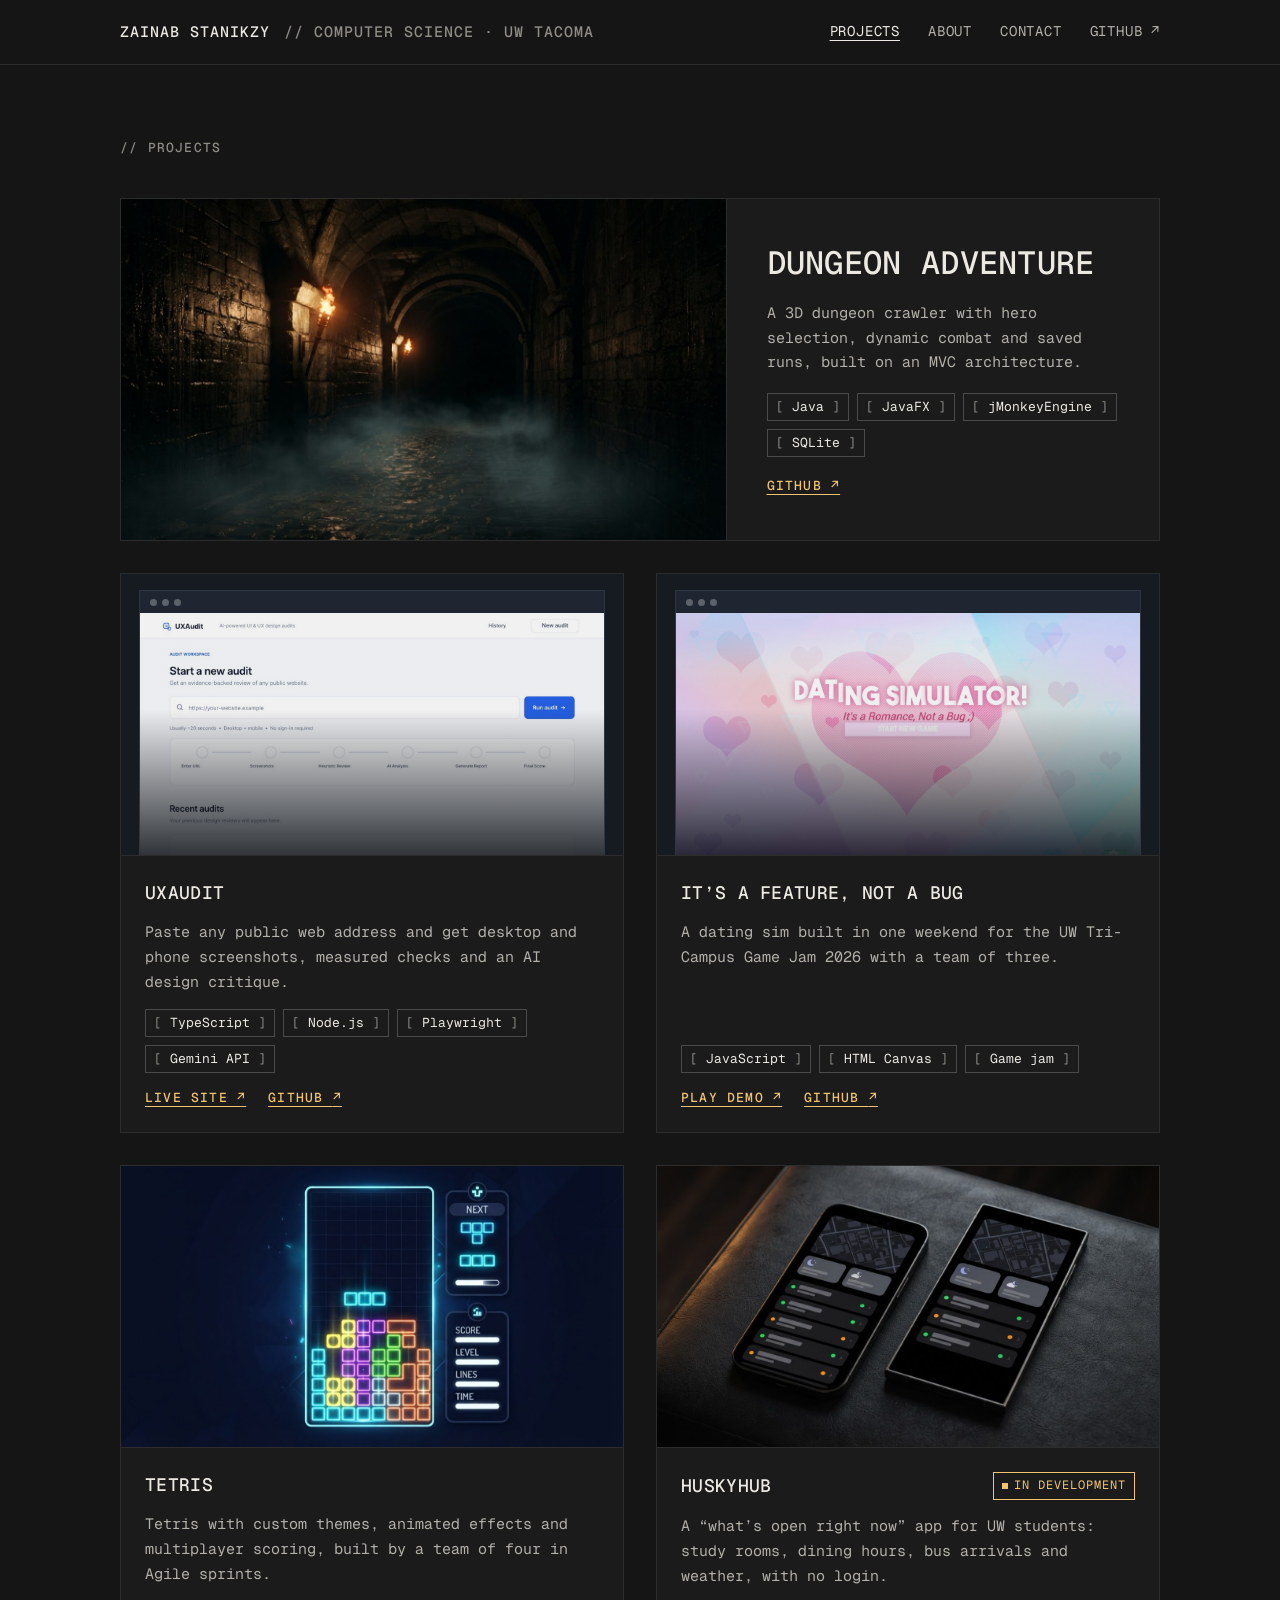
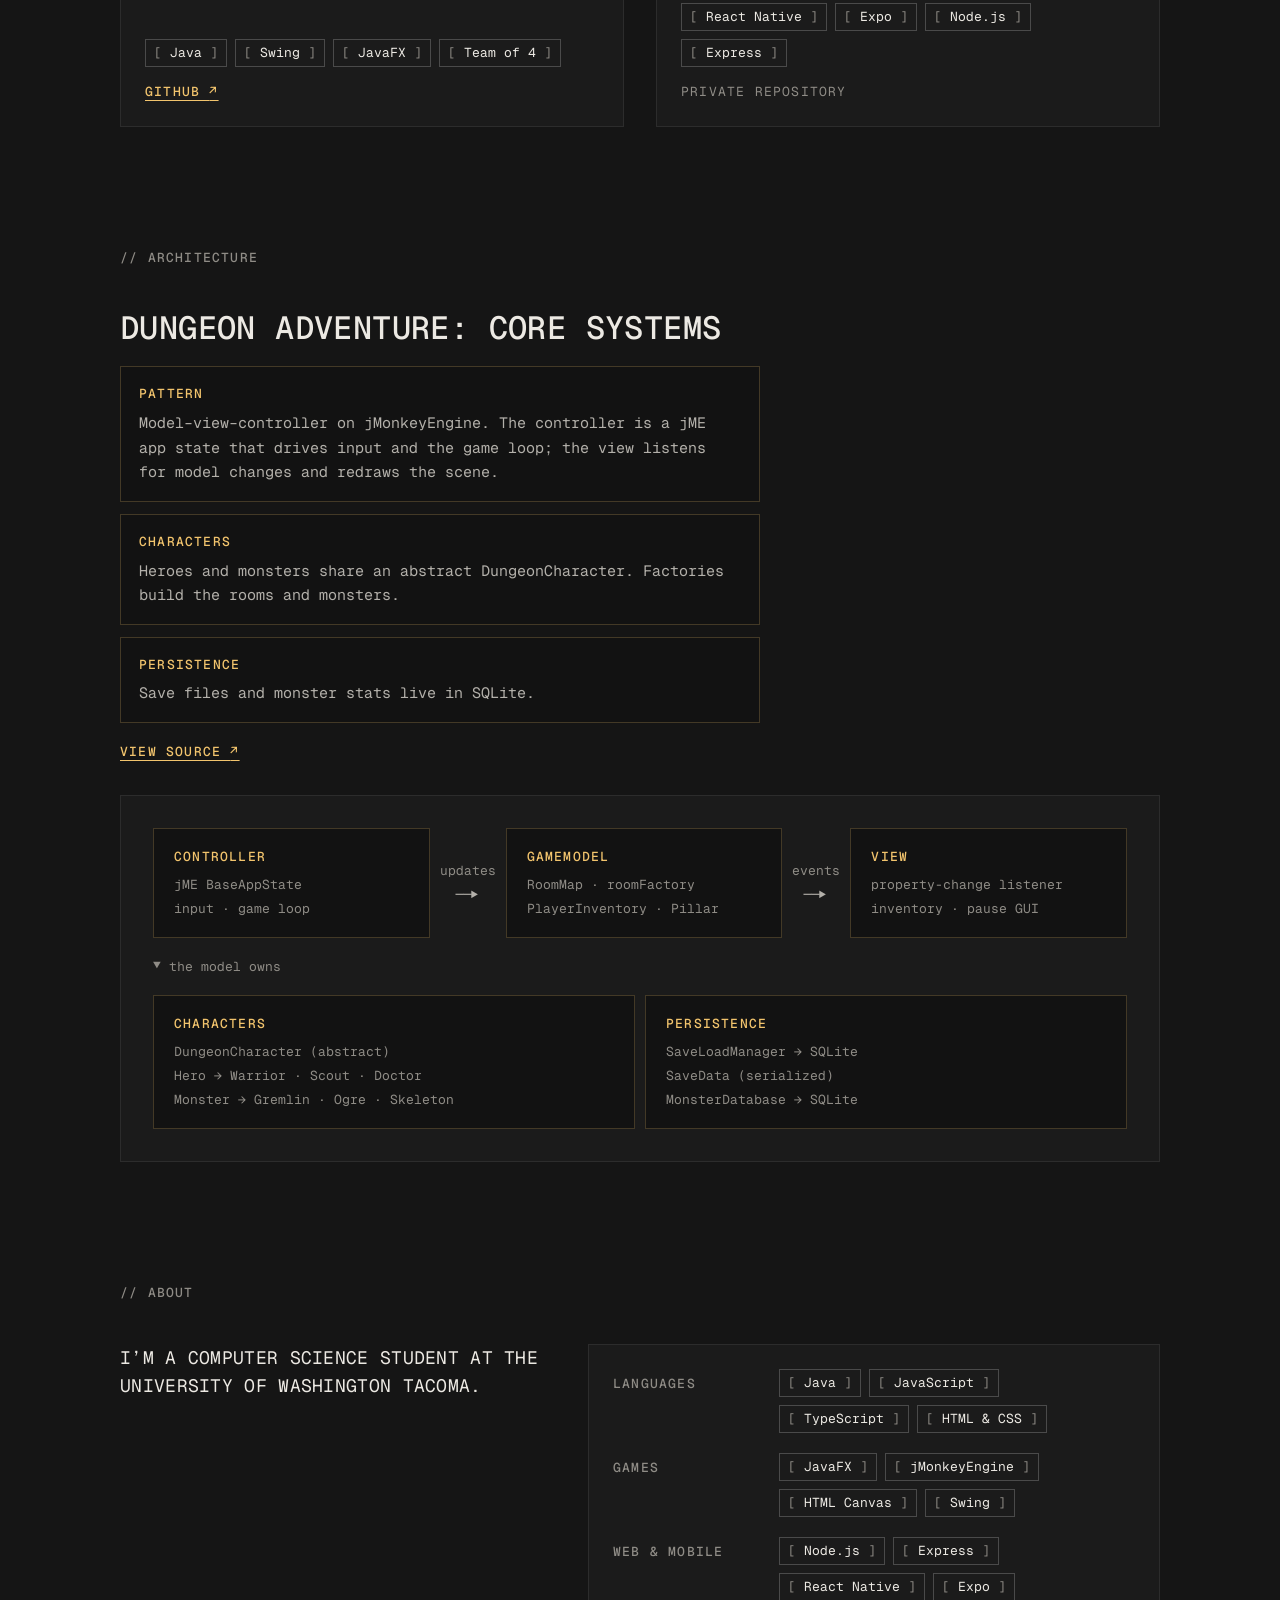
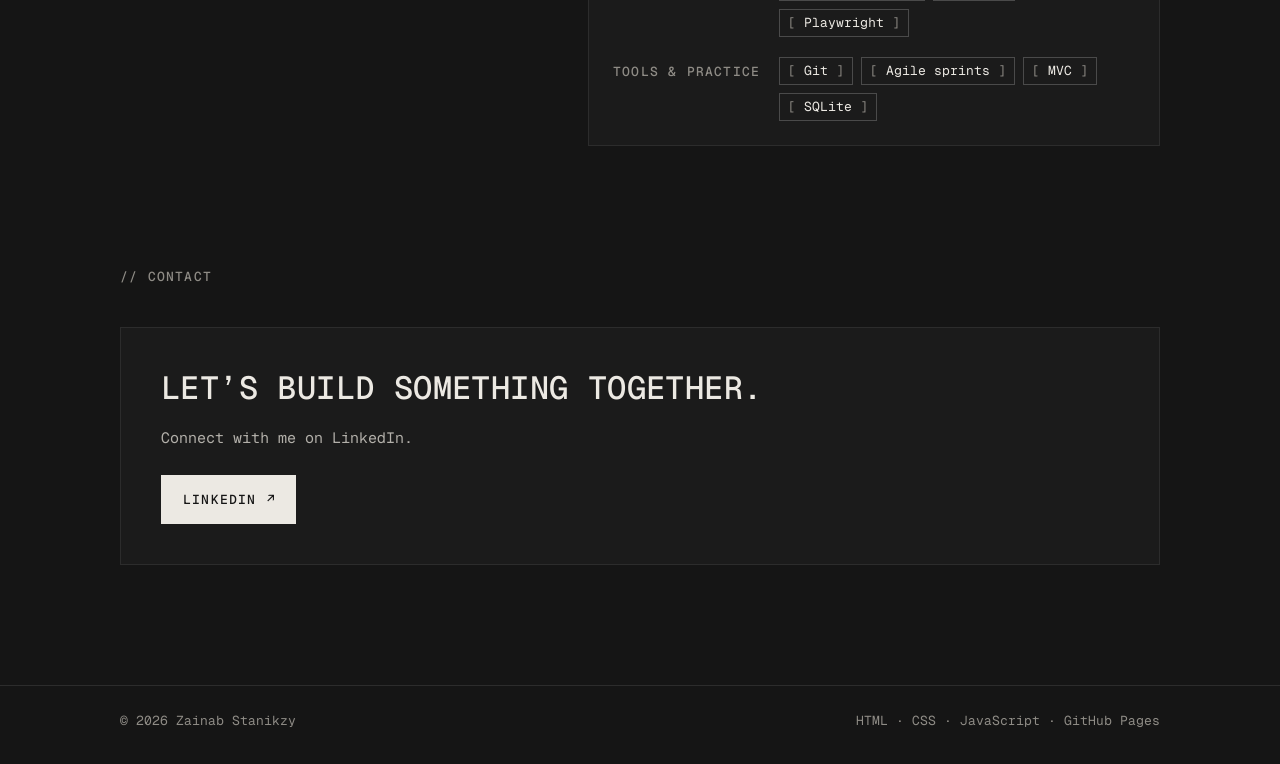
==== index.html @ c386eb4b "Contact: connect on LinkedIn" ====
<!doctype html>
<html lang="en">
<head>
  <meta charset="utf-8">
  <meta name="viewport" content="width=device-width, initial-scale=1">
  <title>Zainab Stanikzy</title>
  <meta name="description" content="Zainab Stanikzy, computer science at UW Tacoma. Games and full-stack apps.">
  <meta name="color-scheme" content="dark">
  <link rel="preconnect" href="https://fonts.googleapis.com">
  <link rel="preconnect" href="https://fonts.gstatic.com" crossorigin>
  <link href="https://fonts.googleapis.com/css2?family=Geist+Mono:wght@400;500&display=swap" rel="stylesheet">
  <link rel="stylesheet" href="styles.css">
</head>
<body>

  <header class="top">
    <div class="wrap top__inner">
      <a class="brand" href="#projects">
        <span class="brand__name">Zainab Stanikzy</span>
        <span class="brand__role">// Computer science · UW Tacoma</span>
      </a>
      <button class="menu" type="button" aria-expanded="false" aria-controls="nav" aria-label="Open menu">
        <span></span><span></span><span></span>
      </button>
      <nav class="nav" id="nav" aria-label="Sections">
        <a href="#projects">Projects</a>
        <a href="#about">About</a>
        <a href="#contact">Contact</a>
        <a href="https://github.com/zainasuw" target="_blank" rel="noopener">GitHub <span aria-hidden="true">↗</span></a>
      </nav>
    </div>
  </header>

  <main>

    <section id="projects" class="section section--first">
      <div class="wrap">
        <h2 class="label">// Projects</h2>

        <article class="card card--wide">
          <div class="card__media">
            <img src="images/dungeon-adventure.jpg" alt="A torch-lit stone dungeon corridor" width="1280" height="714">
          </div>
          <div class="card__body">
            <h3 class="card__title">Dungeon Adventure</h3>
            <p class="card__text">A 3D dungeon crawler with hero selection, dynamic combat and saved runs, built on an MVC architecture.</p>
            <ul class="tags"><li>Java</li><li>JavaFX</li><li>jMonkeyEngine</li><li>SQLite</li></ul>
            <p class="links">
              <a href="https://github.com/zainasuw/dungeon-adventure-game" target="_blank" rel="noopener">GitHub <span aria-hidden="true">↗</span></a>
            </p>
          </div>
        </article>

        <div class="grid">
          <article class="card">
            <div class="card__media card__media--browser">
              <div class="window"><div class="window__bar"><i></i><i></i><i></i></div>
                <img src="images/uxaudit.jpg" alt="The UXAudit start screen with a website address field" width="1280" height="800" loading="lazy">
              </div>
            </div>
            <div class="card__body">
              <h3 class="card__title">UXAudit</h3>
              <p class="card__text">Paste any public web address and get desktop and phone screenshots, measured checks and an AI design critique.</p>
              <ul class="tags"><li>TypeScript</li><li>Node.js</li><li>Playwright</li><li>Gemini API</li></ul>
              <p class="links">
                <a href="https://cvdvnu-uxaudit.hf.space" target="_blank" rel="noopener">Live site <span aria-hidden="true">↗</span></a>
                <a href="https://github.com/zainasuw/uxaudit" target="_blank" rel="noopener">GitHub <span aria-hidden="true">↗</span></a>
              </p>
            </div>
          </article>

          <article class="card">
            <div class="card__media card__media--browser">
              <div class="window"><div class="window__bar"><i></i><i></i><i></i></div>
                <img src="images/its-a-feature-not-a-bug.jpg" alt="Title screen of the game: Dating Simulator! It's a Romance, Not a Bug" width="1280" height="719" loading="lazy">
              </div>
            </div>
            <div class="card__body">
              <h3 class="card__title">It’s a Feature, Not a Bug</h3>
              <p class="card__text">A dating sim built in one weekend for the UW Tri-Campus Game Jam 2026 with a team of three.</p>
              <ul class="tags"><li>JavaScript</li><li>HTML Canvas</li><li>Game jam</li></ul>
              <p class="links">
                <a href="https://la-petite-baleine.github.io/TriCampusJam2026/" target="_blank" rel="noopener">Play demo <span aria-hidden="true">↗</span></a>
                <a href="https://github.com/zainasuw/TriCampusJam2026" target="_blank" rel="noopener">GitHub <span aria-hidden="true">↗</span></a>
              </p>
            </div>
          </article>

          <article class="card">
            <div class="card__media">
              <img src="images/tetris.jpg" alt="A neon Tetris board with falling blocks" width="1280" height="714" loading="lazy">
            </div>
            <div class="card__body">
              <h3 class="card__title">Tetris</h3>
              <p class="card__text">Tetris with custom themes, animated effects and multiplayer scoring, built by a team of four in Agile sprints.</p>
              <ul class="tags"><li>Java</li><li>Swing</li><li>JavaFX</li><li>Team of 4</li></ul>
              <p class="links">
                <a href="https://github.com/zainasuw/group3-tetris" target="_blank" rel="noopener">GitHub <span aria-hidden="true">↗</span></a>
              </p>
            </div>
          </article>

          <article class="card">
            <div class="card__media">
              <img src="images/huskyhub.jpg" alt="Two phones showing a dark campus status app" width="1280" height="714" loading="lazy">
            </div>
            <div class="card__body">
              <div class="card__head">
                <h3 class="card__title">HuskyHub</h3>
                <span class="badge">In development</span>
              </div>
              <p class="card__text">A “what’s open right now” app for UW students: study rooms, dining hours, bus arrivals and weather, with no login.</p>
              <ul class="tags"><li>React Native</li><li>Expo</li><li>Node.js</li><li>Express</li></ul>
              <p class="links"><span class="links__note">Private repository</span></p>
            </div>
          </article>
        </div>
      </div>
    </section>

    <section id="architecture" class="section">
      <div class="wrap">
        <h2 class="label">// Architecture</h2>
        <div class="split">
          <div class="split__notes">
            <h3 class="title">Dungeon Adventure: core systems</h3>
            <dl class="facts">
              <div><dt>Pattern</dt><dd>Model–view–controller on jMonkeyEngine. The controller is a jME app state that drives input and the game loop; the view listens for model changes and redraws the scene.</dd></div>
              <div><dt>Characters</dt><dd>Heroes and monsters share an abstract DungeonCharacter. Factories build the rooms and monsters.</dd></div>
              <div><dt>Persistence</dt><dd>Save files and monster stats live in SQLite.</dd></div>
            </dl>
            <p class="links"><a href="https://github.com/zainasuw/dungeon-adventure-game" target="_blank" rel="noopener">View source <span aria-hidden="true">↗</span></a></p>
          </div>
          <figure class="diagram" aria-label="Architecture diagram of Dungeon Adventure">
            <div class="diagram__row diagram__row--mvc">
              <div class="box"><span class="box__name">Controller</span><span>jME BaseAppState</span><span>input · game loop</span></div>
              <div class="arrow"><span>updates</span><b class="arrow--h">──▶</b><b class="arrow--v">▼</b></div>
              <div class="box"><span class="box__name">GameModel</span><span>RoomMap · roomFactory</span><span>PlayerInventory · Pillar</span></div>
              <div class="arrow"><span>events</span><b class="arrow--h">──▶</b><b class="arrow--v">▼</b></div>
              <div class="box"><span class="box__name">View</span><span>property-change listener</span><span>inventory · pause GUI</span></div>
            </div>
            <p class="diagram__note">▼ the model owns</p>
            <div class="diagram__row diagram__row--model">
              <div class="box"><span class="box__name">Characters</span><span>DungeonCharacter (abstract)</span><span>Hero → Warrior · Scout · Doctor</span><span>Monster → Gremlin · Ogre · Skeleton</span></div>
              <div class="box"><span class="box__name">Persistence</span><span>SaveLoadManager → SQLite</span><span>SaveData (serialized)</span><span>MonsterDatabase → SQLite</span></div>
            </div>
          </figure>
        </div>
      </div>
    </section>

    <section id="about" class="section">
      <div class="wrap">
        <h2 class="label">// About</h2>
        <div class="split">
          <p class="lead">I’m a computer science student at the University of Washington Tacoma.</p>
          <div class="skills">
            <div class="skills__group"><h3>Languages</h3><ul class="tags"><li>Java</li><li>JavaScript</li><li>TypeScript</li><li>HTML &amp; CSS</li></ul></div>
            <div class="skills__group"><h3>Games</h3><ul class="tags"><li>JavaFX</li><li>jMonkeyEngine</li><li>HTML Canvas</li><li>Swing</li></ul></div>
            <div class="skills__group"><h3>Web &amp; mobile</h3><ul class="tags"><li>Node.js</li><li>Express</li><li>React Native</li><li>Expo</li><li>Playwright</li></ul></div>
            <div class="skills__group"><h3>Tools &amp; practice</h3><ul class="tags"><li>Git</li><li>Agile sprints</li><li>MVC</li><li>SQLite</li></ul></div>
          </div>
        </div>
      </div>
    </section>

    <section id="contact" class="section">
      <div class="wrap">
        <h2 class="label">// Contact</h2>
        <div class="contact">
          <h3 class="title">Let’s build something together.</h3>
          <p>Connect with me on LinkedIn.</p>
          <p class="actions">
            <a class="button button--primary" href="https://www.linkedin.com/in/zainabstanikzy/" target="_blank" rel="noopener">LinkedIn <span aria-hidden="true">↗</span></a>
          </p>
        </div>
      </div>
    </section>

  </main>

  <footer class="foot">
    <div class="wrap foot__inner">
      <p>© 2026 Zainab Stanikzy</p>
      <p>HTML · CSS · JavaScript · GitHub Pages</p>
    </div>
  </footer>

  <script src="main.js"></script>
</body>
</html>
---- styles.css ----
/* Dark, monospace, square-cornered. One accent (gold) for links, badges and hover. */

:root {
  --bg: #151515;
  --panel: #1b1b1b;
  --panel-2: #222222;
  --border: #2c2c2c;
  --border-strong: #4a4a4a;
  --text: #ece9e3;
  --body: #b3b0aa;
  --muted: #8f8c86;
  --gold: #f2c46d;
  --gold-faint: rgba(242, 196, 109, 0.45);
  --mono: "Geist Mono", ui-monospace, "SF Mono", Menlo, Consolas, monospace;
  --gutter: 120px;
  --gap: 32px;
  color-scheme: dark;
}

* { box-sizing: border-box; }

html { scroll-behavior: smooth; scroll-padding-top: 88px; }

body {
  margin: 0;
  background: var(--bg);
  color: var(--body);
  font-family: var(--mono);
  font-size: 15px;
  line-height: 1.65;
  -webkit-font-smoothing: antialiased;
}

h1, h2, h3, p, ul, figure { margin: 0; }
ul { padding: 0; list-style: none; }
a { color: inherit; }
img { display: block; max-width: 100%; height: auto; }

:focus-visible { outline: 2px solid var(--text); outline-offset: 2px; }

.wrap { width: min(1200px, 100% - 2 * var(--gutter)); margin-inline: auto; }

/* ---------- Header ---------- */
.top {
  position: sticky;
  top: 0;
  z-index: 10;
  background: var(--bg);
  border-bottom: 1px solid var(--border);
}
.top__inner { display: flex; align-items: center; justify-content: space-between; gap: 24px; min-height: 64px; }
.brand { display: flex; gap: 14px; text-decoration: none; font-size: 15px; font-weight: 500; letter-spacing: 1px; text-transform: uppercase; white-space: nowrap; }
.brand__name { color: var(--text); }
.brand__role { color: var(--muted); }
.nav { display: flex; gap: 28px; }
.nav a {
  color: var(--body);
  text-decoration: none;
  font-size: 14px;
  letter-spacing: 0.8px;
  text-transform: uppercase;
  text-underline-offset: 4px;
  transition: color 150ms ease-out;
}
.nav a:hover, .nav a[aria-current="true"] { color: var(--text); text-decoration: underline; }
.menu { display: none; }

/* ---------- Sections ---------- */
.section { padding: 120px 0 0; }
.section--first { padding-top: 72px; }
.label {
  margin-bottom: 40px;
  font-size: 13px;
  font-weight: 500;
  letter-spacing: 1.2px;
  text-transform: uppercase;
  color: var(--muted);
}
.title {
  font-size: 32px;
  font-weight: 500;
  line-height: 40px;
  letter-spacing: 0.4px;
  text-transform: uppercase;
  color: var(--text);
}

/* ---------- Cards ---------- */
.grid { display: grid; grid-template-columns: repeat(2, minmax(0, 1fr)); gap: var(--gap); margin-top: var(--gap); }

.card {
  display: flex;
  flex-direction: column;
  background: var(--panel);
  border: 1px solid var(--border);
  transition: background-color 150ms ease-out, border-color 150ms ease-out;
}
.card:hover, .card:focus-within { background: var(--panel-2); border-color: var(--gold-faint); }

.card__media { position: relative; aspect-ratio: 16 / 9; overflow: hidden; background: #0d1117; border-bottom: 1px solid var(--border); }
.card__media img { width: 100%; height: 100%; object-fit: cover; transition: transform 200ms ease-out; }
.card:hover .card__media img { transform: scale(1.02); }

/* Website screenshots sit in a dark browser window so bright pages match the game art. */
.card__media--browser { background: #161b22; padding: 16px 18px 0; }
.window { position: relative; height: 100%; overflow: hidden; background: #0d1117; border: 1px solid #2f3745; border-bottom: 0; }
.window__bar { display: flex; gap: 5px; align-items: center; height: 22px; padding: 0 10px; background: #1f2632; }
.window__bar i { width: 7px; height: 7px; border-radius: 50%; background: rgba(255, 255, 255, 0.28); }
.window img { height: calc(100% - 22px); object-position: top; }
.window::after {
  content: "";
  position: absolute;
  inset: 22px 0 0;
  background: linear-gradient(to bottom, rgba(13, 17, 23, 0.06) 40%, rgba(13, 17, 23, 0.85));
  pointer-events: none;
}

.card__body { display: flex; flex-direction: column; gap: 14px; flex: 1; padding: 24px; }
.card__head { display: flex; align-items: center; justify-content: space-between; gap: 12px; }
.card__title { font-size: 18px; font-weight: 500; line-height: 26px; letter-spacing: 0.3px; text-transform: uppercase; color: var(--text); }
.card__text { color: var(--body); }
.grid .card .tags { margin-top: auto; }

.card--wide { display: grid; grid-template-columns: minmax(0, 7fr) minmax(0, 5fr); }
.card--wide .card__media { aspect-ratio: auto; min-height: 100%; border-bottom: 0; border-right: 1px solid var(--border); }
.card--wide .card__media img { position: absolute; inset: 0; }
.card--wide .card__body { padding: 40px; justify-content: center; gap: 18px; }
.card--wide .card__title { font-size: 32px; line-height: 40px; }
.card--wide .card__media { aspect-ratio: 16 / 9; }

.tags { display: flex; flex-wrap: wrap; gap: 8px; }
.tags li {
  padding: 3px 8px;
  border: 1px solid var(--border-strong);
  color: var(--text);
  font-size: 13px;
  line-height: 20px;
}
.tags li::before { content: "[ "; color: var(--muted); }
.tags li::after { content: " ]"; color: var(--muted); }

.links { display: flex; flex-wrap: wrap; gap: 22px; }
.links a {
  color: var(--gold);
  font-size: 13px;
  font-weight: 500;
  letter-spacing: 1.2px;
  text-transform: uppercase;
  text-underline-offset: 4px;
  transition: color 150ms ease-out;
}
.links a:hover { color: var(--text); }
.links__note { color: var(--muted); font-size: 13px; letter-spacing: 1.2px; text-transform: uppercase; }

.badge {
  display: inline-flex;
  align-items: center;
  gap: 6px;
  padding: 3px 8px;
  border: 1px solid var(--gold);
  color: var(--gold);
  font-size: 12px;
  letter-spacing: 1px;
  text-transform: uppercase;
  white-space: nowrap;
}
.badge::before { content: ""; width: 6px; height: 6px; background: var(--gold); }

/* ---------- Architecture ---------- */
.split { display: grid; grid-template-columns: minmax(0, 420px) minmax(0, 1fr); gap: 48px; align-items: start; }
.split__notes { display: grid; gap: 18px; }

.diagram { display: grid; gap: 18px; padding: 32px; background: var(--panel); border: 1px solid var(--border); }
.diagram__row { display: grid; gap: 10px; }
.diagram__row--mvc { grid-template-columns: minmax(0, 1fr) auto minmax(0, 1fr) auto minmax(0, 1fr); align-items: stretch; }
.diagram__row--mvc .arrow { align-self: center; }
.box span { overflow-wrap: break-word; }
.diagram__row--model { grid-template-columns: repeat(2, minmax(0, 1fr)); }
.diagram__note { color: var(--muted); font-size: 13px; }
.box { display: grid; gap: 4px; padding: 18px 20px; background: #121212; border: 1px solid rgba(242, 196, 109, 0.22); font-size: 13px; line-height: 20px; color: var(--muted); }
.box__name { margin-bottom: 4px; color: var(--gold); font-weight: 500; letter-spacing: 1.2px; text-transform: uppercase; }

.facts { display: grid; gap: 12px; margin: 0; }
.facts div { padding: 16px 18px; background: #121212; border: 1px solid rgba(242, 196, 109, 0.22); }
.facts dt { color: var(--gold); font-size: 13px; font-weight: 500; letter-spacing: 1.2px; text-transform: uppercase; }
.facts dd { margin: 6px 0 0; color: var(--body); }
.arrow { display: grid; justify-items: center; gap: 2px; color: var(--muted); font-size: 13px; }
.arrow b { font-weight: 400; color: var(--body); }
.arrow--v { display: none; }

/* ---------- About ---------- */
.lead { font-size: 18px; line-height: 28px; letter-spacing: 0.3px; text-transform: uppercase; color: var(--text); }
.skills { display: grid; gap: 20px; padding: 24px; background: var(--panel); border: 1px solid var(--border); }
.skills__group { display: grid; grid-template-columns: 150px minmax(0, 1fr); gap: 16px; align-items: start; }
.skills__group h3 { padding-top: 4px; font-size: 13px; font-weight: 500; letter-spacing: 1.2px; text-transform: uppercase; color: var(--muted); }

/* ---------- Contact ---------- */
.contact { display: grid; gap: 18px; justify-items: start; padding: 40px; background: var(--panel); border: 1px solid var(--border); }
.contact p { max-width: 640px; }
.actions { display: flex; flex-wrap: wrap; gap: 12px; padding-top: 6px; }
.button {
  display: inline-flex;
  align-items: center;
  gap: 10px;
  padding: 14px 20px 14px 22px;
  font-size: 13px;
  font-weight: 500;
  letter-spacing: 1.2px;
  text-transform: uppercase;
  text-decoration: none;
  transition: background-color 150ms ease-out, border-color 150ms ease-out;
}
.button--primary { background: var(--text); color: var(--bg); }
.button--primary:hover { background: var(--body); }
.button--ghost { border: 1px solid var(--border-strong); color: var(--text); }
.button--ghost:hover { border-color: var(--text); background: var(--panel-2); }

/* ---------- Footer ---------- */
.foot { margin-top: 120px; border-top: 1px solid var(--border); }
.foot__inner { display: flex; justify-content: space-between; gap: 16px; padding: 24px 0 32px; font-size: 13px; color: var(--muted); }

/* ---------- Narrower screens ---------- */
@media (max-width: 1180px) {
  .brand__role { display: none; }
}

/* The diagram needs the full width below this size; notes go above it. */
@media (max-width: 1360px) {
  #architecture .split { grid-template-columns: 1fr; gap: 32px; }
  #architecture .split__notes { max-width: 640px; }
}

@media (max-width: 1100px) {
  :root { --gutter: 48px; }
  .card--wide { grid-template-columns: 1fr; }
  .card--wide .card__media { border-right: 0; border-bottom: 1px solid var(--border); }
  .split { grid-template-columns: 1fr; }
}

@media (max-width: 1000px) {
  .brand__role { display: none; }
  .menu {
    display: grid;
    place-content: center;
    gap: 4px;
    width: 44px;
    height: 44px;
    padding: 0;
    background: none;
    border: 1px solid var(--border-strong);
    cursor: pointer;
  }
  .menu span { display: block; width: 18px; height: 2px; background: var(--text); }
  .nav {
    position: absolute;
    top: 100%;
    left: 0;
    right: 0;
    display: none;
    flex-direction: column;
    gap: 0;
    padding: 8px 20px 16px;
    background: var(--panel);
    border-bottom: 1px solid var(--border);
  }
  .nav.is-open { display: flex; }
  .nav a { padding: 16px var(--gutter); border-bottom: 1px solid var(--border); font-size: 15px; color: var(--text); }
  .nav { padding: 0 0 8px; }
  .top__inner { min-height: 68px; }

}

@media (max-width: 760px) {
  :root { --gutter: 20px; --gap: 16px; }
  body { font-size: 14px; }
  .section { padding-top: 72px; }
  .section--first { padding-top: 32px; }
  .grid { grid-template-columns: 1fr; }
  .card--wide .card__body, .card__body { padding: 20px; }
  .card--wide .card__title { font-size: 22px; line-height: 30px; }
  .card__title { font-size: 16px; line-height: 24px; }
  .title { font-size: 22px; line-height: 30px; }
  .lead { font-size: 16px; line-height: 26px; }

  .diagram { padding: 16px; }
  .diagram__row--mvc, .diagram__row--model { grid-template-columns: 1fr; }
  .arrow { justify-items: start; grid-auto-flow: column; gap: 6px; }
  .arrow--h { display: none; }
  .arrow--v { display: inline; order: -1; }

  .skills { padding: 18px; }
  .skills__group { grid-template-columns: 1fr; gap: 8px; }
  .contact { padding: 22px; }
  .actions, .button { width: 100%; justify-content: center; }
  .foot { margin-top: 72px; }
  .foot__inner { flex-direction: column; gap: 4px; padding-top: 20px; }
}

@media (prefers-reduced-motion: reduce) {
  html { scroll-behavior: auto; }
  .card__media img { transition: none; }
  .card:hover .card__media img { transform: none; }
}
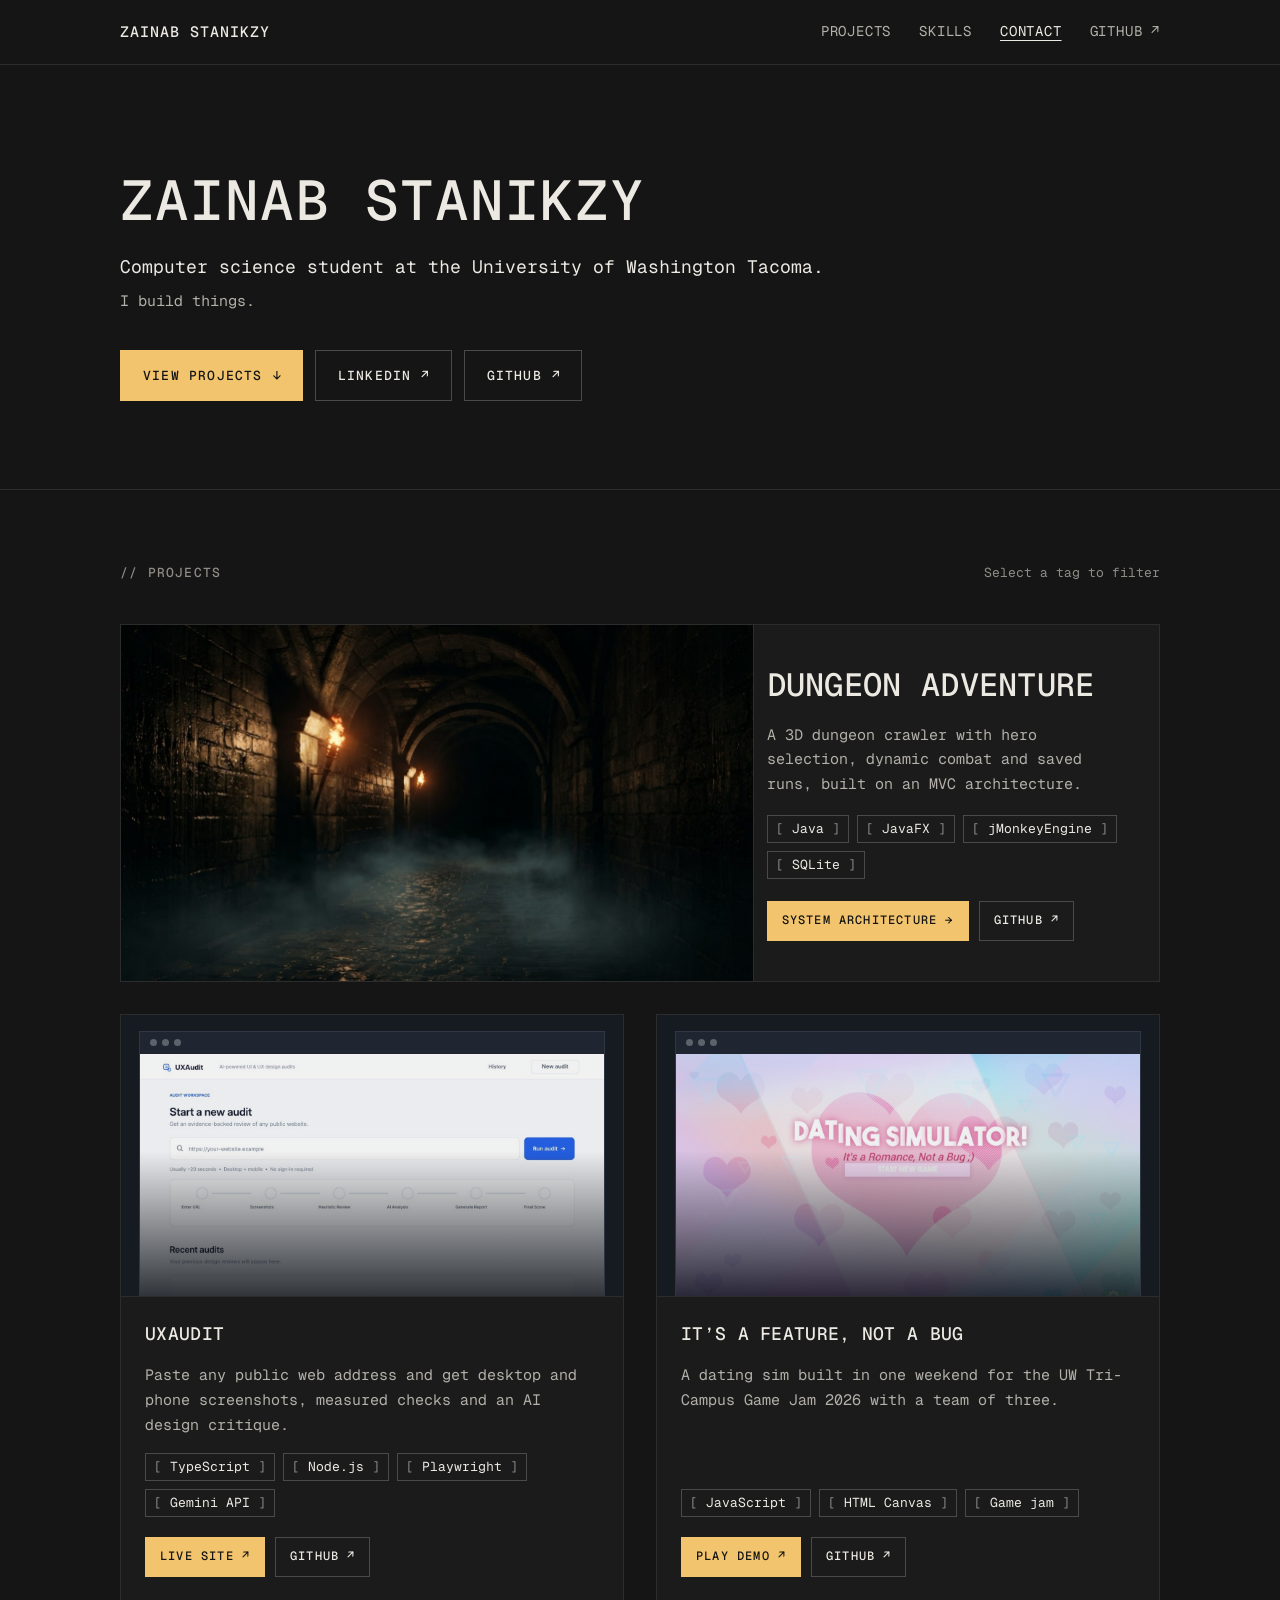
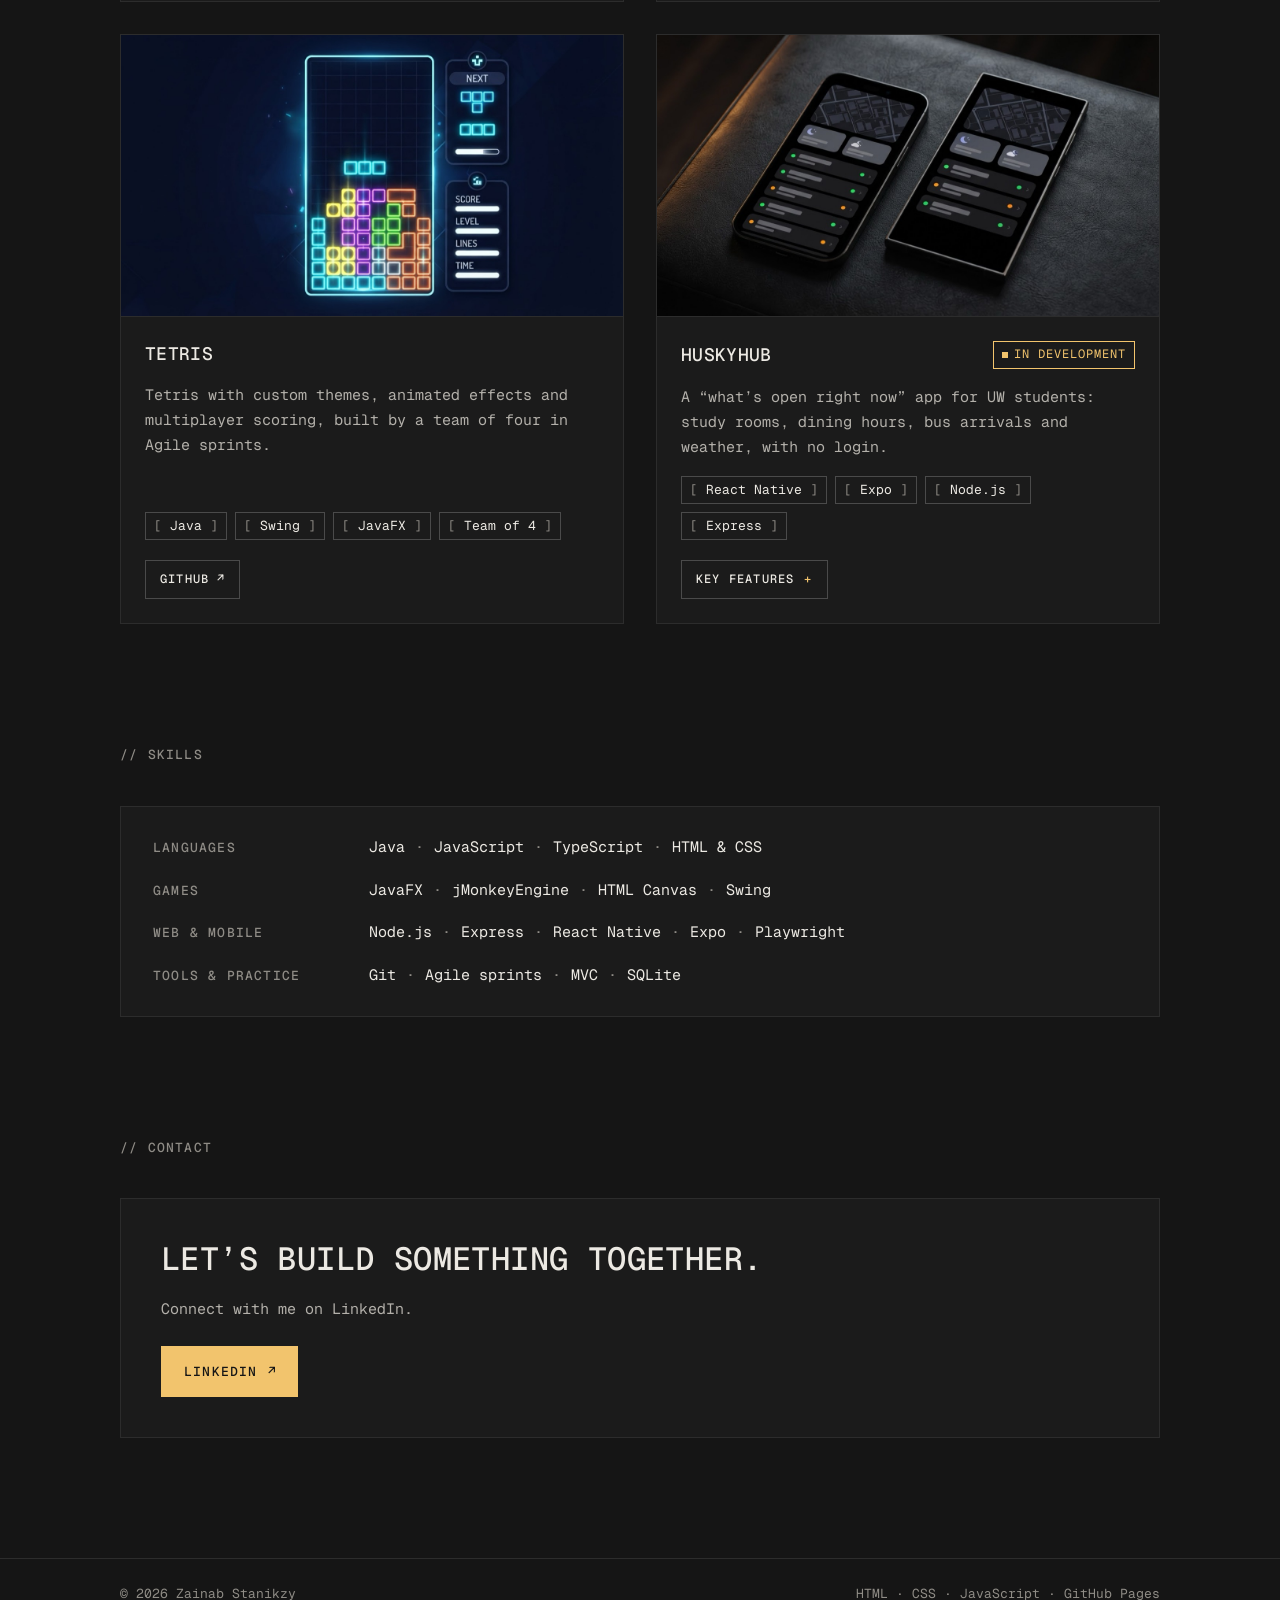
==== commit f939bf92: "Add intro, tag filtering, button-style links, architecture dialog and HuskyHub details" ====
--- a/index.html
+++ b/index.html
@@ -4,7 +4,7 @@
   <meta charset="utf-8">
   <meta name="viewport" content="width=device-width, initial-scale=1">
   <title>Zainab Stanikzy</title>
-  <meta name="description" content="Zainab Stanikzy, computer science at UW Tacoma. Games and full-stack apps.">
+  <meta name="description" content="Zainab Stanikzy, computer science at UW Tacoma. Games, full-stack apps and AI-powered tools.">
   <meta name="color-scheme" content="dark">
   <link rel="preconnect" href="https://fonts.googleapis.com">
   <link rel="preconnect" href="https://fonts.gstatic.com" crossorigin>
@@ -15,16 +15,13 @@
 
   <header class="top">
     <div class="wrap top__inner">
-      <a class="brand" href="#projects">
-        <span class="brand__name">Zainab Stanikzy</span>
-        <span class="brand__role">// Computer science · UW Tacoma</span>
-      </a>
+      <a class="brand" href="#intro">Zainab Stanikzy</a>
       <button class="menu" type="button" aria-expanded="false" aria-controls="nav" aria-label="Open menu">
         <span></span><span></span><span></span>
       </button>
       <nav class="nav" id="nav" aria-label="Sections">
         <a href="#projects">Projects</a>
-        <a href="#about">About</a>
+        <a href="#skills">Skills</a>
         <a href="#contact">Contact</a>
         <a href="https://github.com/zainasuw" target="_blank" rel="noopener">GitHub <span aria-hidden="true">↗</span></a>
       </nav>
@@ -33,9 +30,30 @@
 
   <main>
 
+    <section id="intro" class="hero">
+      <div class="wrap">
+        <h1 class="hero__name">Zainab Stanikzy</h1>
+        <p class="hero__role">Computer science student at the University of Washington Tacoma.</p>
+        <p class="hero__pitch">I build things.</p>
+        <p class="actions">
+          <a class="button button--primary" href="#projects">View projects <span class="button__icon button__icon--down" aria-hidden="true">↓</span></a>
+          <a class="button button--ghost" href="https://www.linkedin.com/in/zainabstanikzy/" target="_blank" rel="noopener">LinkedIn <span class="button__icon button__icon--up" aria-hidden="true">↗</span></a>
+          <a class="button button--ghost" href="https://github.com/zainasuw" target="_blank" rel="noopener">GitHub <span class="button__icon button__icon--up" aria-hidden="true">↗</span></a>
+        </p>
+      </div>
+    </section>
+
     <section id="projects" class="section section--first">
       <div class="wrap">
-        <h2 class="label">// Projects</h2>
+        <div class="section__head">
+          <h2 class="label" id="projects-title" tabindex="-1">// Projects</h2>
+          <p class="hint">Select a tag to filter</p>
+        </div>
+
+        <div class="filter" id="filter" hidden>
+          <p aria-live="polite">Showing <span id="filter-count"></span> using <strong id="filter-name"></strong></p>
+          <button class="button button--sm button--ghost" type="button" id="filter-clear">Clear filter <span aria-hidden="true">✕</span></button>
+        </div>
 
         <article class="card card--wide">
           <div class="card__media">
@@ -44,10 +62,16 @@
           <div class="card__body">
             <h3 class="card__title">Dungeon Adventure</h3>
             <p class="card__text">A 3D dungeon crawler with hero selection, dynamic combat and saved runs, built on an MVC architecture.</p>
-            <ul class="tags"><li>Java</li><li>JavaFX</li><li>jMonkeyEngine</li><li>SQLite</li></ul>
-            <p class="links">
-              <a href="https://github.com/zainasuw/dungeon-adventure-game" target="_blank" rel="noopener">GitHub <span aria-hidden="true">↗</span></a>
-            </p>
+            <ul class="tags">
+              <li><button class="tag" type="button" data-tag="Java">Java</button></li>
+              <li><button class="tag" type="button" data-tag="JavaFX">JavaFX</button></li>
+              <li><button class="tag" type="button" data-tag="jMonkeyEngine">jMonkeyEngine</button></li>
+              <li><button class="tag" type="button" data-tag="SQLite">SQLite</button></li>
+            </ul>
+            <div class="card__actions">
+              <button class="button button--sm button--primary" type="button" data-open-dialog="architecture">System architecture <span class="button__icon button__icon--right" aria-hidden="true">→</span></button>
+              <a class="button button--sm button--ghost" href="https://github.com/zainasuw/dungeon-adventure-game" target="_blank" rel="noopener">GitHub <span class="button__icon button__icon--up" aria-hidden="true">↗</span></a>
+            </div>
           </div>
         </article>
 
@@ -61,11 +85,16 @@
             <div class="card__body">
               <h3 class="card__title">UXAudit</h3>
               <p class="card__text">Paste any public web address and get desktop and phone screenshots, measured checks and an AI design critique.</p>
-              <ul class="tags"><li>TypeScript</li><li>Node.js</li><li>Playwright</li><li>Gemini API</li></ul>
-              <p class="links">
-                <a href="https://cvdvnu-uxaudit.hf.space" target="_blank" rel="noopener">Live site <span aria-hidden="true">↗</span></a>
-                <a href="https://github.com/zainasuw/uxaudit" target="_blank" rel="noopener">GitHub <span aria-hidden="true">↗</span></a>
-              </p>
+              <ul class="tags">
+                <li><button class="tag" type="button" data-tag="TypeScript">TypeScript</button></li>
+                <li><button class="tag" type="button" data-tag="Node.js">Node.js</button></li>
+                <li><button class="tag" type="button" data-tag="Playwright">Playwright</button></li>
+                <li><button class="tag" type="button" data-tag="Gemini API">Gemini API</button></li>
+              </ul>
+              <div class="card__actions">
+                <a class="button button--sm button--primary" href="https://cvdvnu-uxaudit.hf.space" target="_blank" rel="noopener">Live site <span class="button__icon button__icon--up" aria-hidden="true">↗</span></a>
+                <a class="button button--sm button--ghost" href="https://github.com/zainasuw/uxaudit" target="_blank" rel="noopener">GitHub <span class="button__icon button__icon--up" aria-hidden="true">↗</span></a>
+              </div>
             </div>
           </article>
 
@@ -78,11 +107,15 @@
             <div class="card__body">
               <h3 class="card__title">It’s a Feature, Not a Bug</h3>
               <p class="card__text">A dating sim built in one weekend for the UW Tri-Campus Game Jam 2026 with a team of three.</p>
-              <ul class="tags"><li>JavaScript</li><li>HTML Canvas</li><li>Game jam</li></ul>
-              <p class="links">
-                <a href="https://la-petite-baleine.github.io/TriCampusJam2026/" target="_blank" rel="noopener">Play demo <span aria-hidden="true">↗</span></a>
-                <a href="https://github.com/zainasuw/TriCampusJam2026" target="_blank" rel="noopener">GitHub <span aria-hidden="true">↗</span></a>
-              </p>
+              <ul class="tags">
+                <li><button class="tag" type="button" data-tag="JavaScript">JavaScript</button></li>
+                <li><button class="tag" type="button" data-tag="HTML Canvas">HTML Canvas</button></li>
+                <li><button class="tag" type="button" data-tag="Game jam">Game jam</button></li>
+              </ul>
+              <div class="card__actions">
+                <a class="button button--sm button--primary" href="https://la-petite-baleine.github.io/TriCampusJam2026/" target="_blank" rel="noopener">Play demo <span class="button__icon button__icon--up" aria-hidden="true">↗</span></a>
+                <a class="button button--sm button--ghost" href="https://github.com/zainasuw/TriCampusJam2026" target="_blank" rel="noopener">GitHub <span class="button__icon button__icon--up" aria-hidden="true">↗</span></a>
+              </div>
             </div>
           </article>
 
@@ -93,10 +126,15 @@
             <div class="card__body">
               <h3 class="card__title">Tetris</h3>
               <p class="card__text">Tetris with custom themes, animated effects and multiplayer scoring, built by a team of four in Agile sprints.</p>
-              <ul class="tags"><li>Java</li><li>Swing</li><li>JavaFX</li><li>Team of 4</li></ul>
-              <p class="links">
-                <a href="https://github.com/zainasuw/group3-tetris" target="_blank" rel="noopener">GitHub <span aria-hidden="true">↗</span></a>
-              </p>
+              <ul class="tags">
+                <li><button class="tag" type="button" data-tag="Java">Java</button></li>
+                <li><button class="tag" type="button" data-tag="Swing">Swing</button></li>
+                <li><button class="tag" type="button" data-tag="JavaFX">JavaFX</button></li>
+                <li><button class="tag" type="button" data-tag="Team of 4">Team of 4</button></li>
+              </ul>
+              <div class="card__actions">
+                <a class="button button--sm button--ghost" href="https://github.com/zainasuw/group3-tetris" target="_blank" rel="noopener">GitHub <span class="button__icon button__icon--up" aria-hidden="true">↗</span></a>
+              </div>
             </div>
           </article>
 
@@ -110,56 +148,36 @@
                 <span class="badge">In development</span>
               </div>
               <p class="card__text">A “what’s open right now” app for UW students: study rooms, dining hours, bus arrivals and weather, with no login.</p>
-              <ul class="tags"><li>React Native</li><li>Expo</li><li>Node.js</li><li>Express</li></ul>
-              <p class="links"><span class="links__note">Private repository</span></p>
-            </div>
-          </article>
-        </div>
-      </div>
-    </section>
-
-    <section id="architecture" class="section">
-      <div class="wrap">
-        <h2 class="label">// Architecture</h2>
-        <div class="split">
-          <div class="split__notes">
-            <h3 class="title">Dungeon Adventure: core systems</h3>
-            <dl class="facts">
-              <div><dt>Pattern</dt><dd>Model–view–controller on jMonkeyEngine. The controller is a jME app state that drives input and the game loop; the view listens for model changes and redraws the scene.</dd></div>
-              <div><dt>Characters</dt><dd>Heroes and monsters share an abstract DungeonCharacter. Factories build the rooms and monsters.</dd></div>
-              <div><dt>Persistence</dt><dd>Save files and monster stats live in SQLite.</dd></div>
-            </dl>
-            <p class="links"><a href="https://github.com/zainasuw/dungeon-adventure-game" target="_blank" rel="noopener">View source <span aria-hidden="true">↗</span></a></p>
-          </div>
-          <figure class="diagram" aria-label="Architecture diagram of Dungeon Adventure">
-            <div class="diagram__row diagram__row--mvc">
-              <div class="box"><span class="box__name">Controller</span><span>jME BaseAppState</span><span>input · game loop</span></div>
-              <div class="arrow"><span>updates</span><b class="arrow--h">──▶</b><b class="arrow--v">▼</b></div>
-              <div class="box"><span class="box__name">GameModel</span><span>RoomMap · roomFactory</span><span>PlayerInventory · Pillar</span></div>
-              <div class="arrow"><span>events</span><b class="arrow--h">──▶</b><b class="arrow--v">▼</b></div>
-              <div class="box"><span class="box__name">View</span><span>property-change listener</span><span>inventory · pause GUI</span></div>
-            </div>
-            <p class="diagram__note">▼ the model owns</p>
-            <div class="diagram__row diagram__row--model">
-              <div class="box"><span class="box__name">Characters</span><span>DungeonCharacter (abstract)</span><span>Hero → Warrior · Scout · Doctor</span><span>Monster → Gremlin · Ogre · Skeleton</span></div>
-              <div class="box"><span class="box__name">Persistence</span><span>SaveLoadManager → SQLite</span><span>SaveData (serialized)</span><span>MonsterDatabase → SQLite</span></div>
-            </div>
-          </figure>
-        </div>
-      </div>
-    </section>
-
-    <section id="about" class="section">
-      <div class="wrap">
-        <h2 class="label">// About</h2>
-        <div class="split">
-          <p class="lead">I’m a computer science student at the University of Washington Tacoma.</p>
-          <div class="skills">
-            <div class="skills__group"><h3>Languages</h3><ul class="tags"><li>Java</li><li>JavaScript</li><li>TypeScript</li><li>HTML &amp; CSS</li></ul></div>
-            <div class="skills__group"><h3>Games</h3><ul class="tags"><li>JavaFX</li><li>jMonkeyEngine</li><li>HTML Canvas</li><li>Swing</li></ul></div>
-            <div class="skills__group"><h3>Web &amp; mobile</h3><ul class="tags"><li>Node.js</li><li>Express</li><li>React Native</li><li>Expo</li><li>Playwright</li></ul></div>
-            <div class="skills__group"><h3>Tools &amp; practice</h3><ul class="tags"><li>Git</li><li>Agile sprints</li><li>MVC</li><li>SQLite</li></ul></div>
-          </div>
+              <ul class="tags">
+                <li><button class="tag" type="button" data-tag="React Native">React Native</button></li>
+                <li><button class="tag" type="button" data-tag="Expo">Expo</button></li>
+                <li><button class="tag" type="button" data-tag="Node.js">Node.js</button></li>
+                <li><button class="tag" type="button" data-tag="Express">Express</button></li>
+              </ul>
+              <details class="more">
+                <summary>Key features</summary>
+                <ul class="more__list">
+                  <li>Live study-room availability</li>
+                  <li>Dining hours, bus arrivals and weather in one place</li>
+                  <li>No login: everything comes from public data</li>
+                  <li>React Native app with a Node.js and Express backend that pulls live campus data</li>
+                </ul>
+                <p class="more__note">The code is private while the app is in development.</p>
+              </details>
+            </div>
+          </article>
+        </div>
+      </div>
+    </section>
+
+    <section id="skills" class="section">
+      <div class="wrap">
+        <h2 class="label">// Skills</h2>
+        <div class="skills">
+          <div class="skills__group"><h3>Languages</h3><ul class="skill-list"><li>Java</li><li>JavaScript</li><li>TypeScript</li><li>HTML &amp; CSS</li></ul></div>
+          <div class="skills__group"><h3>Games</h3><ul class="skill-list"><li>JavaFX</li><li>jMonkeyEngine</li><li>HTML Canvas</li><li>Swing</li></ul></div>
+          <div class="skills__group"><h3>Web &amp; mobile</h3><ul class="skill-list"><li>Node.js</li><li>Express</li><li>React Native</li><li>Expo</li><li>Playwright</li></ul></div>
+          <div class="skills__group"><h3>Tools &amp; practice</h3><ul class="skill-list"><li>Git</li><li>Agile sprints</li><li>MVC</li><li>SQLite</li></ul></div>
         </div>
       </div>
     </section>
@@ -171,13 +189,47 @@
           <h3 class="title">Let’s build something together.</h3>
           <p>Connect with me on LinkedIn.</p>
           <p class="actions">
-            <a class="button button--primary" href="https://www.linkedin.com/in/zainabstanikzy/" target="_blank" rel="noopener">LinkedIn <span aria-hidden="true">↗</span></a>
+            <a class="button button--primary" href="https://www.linkedin.com/in/zainabstanikzy/" target="_blank" rel="noopener">LinkedIn <span class="button__icon button__icon--up" aria-hidden="true">↗</span></a>
           </p>
         </div>
       </div>
     </section>
 
   </main>
+
+  <dialog class="dialog" id="architecture" aria-labelledby="architecture-title">
+    <div class="dialog__head">
+      <div>
+        <p class="label">// System architecture</p>
+        <h2 class="title" id="architecture-title">Dungeon Adventure: core systems</h2>
+      </div>
+      <button class="dialog__close" type="button" aria-label="Close" autofocus>✕</button>
+    </div>
+    <div class="dialog__body">
+      <dl class="facts">
+        <div><dt>Pattern</dt><dd>Model–view–controller on jMonkeyEngine. The controller is a jME app state that drives input and the game loop; the view listens for model changes and redraws the scene.</dd></div>
+        <div><dt>Characters</dt><dd>Heroes and monsters share an abstract DungeonCharacter. Factories build the rooms and monsters.</dd></div>
+        <div><dt>Persistence</dt><dd>Save files and monster stats live in SQLite.</dd></div>
+      </dl>
+      <figure class="diagram" aria-label="Architecture diagram of Dungeon Adventure">
+        <div class="diagram__row diagram__row--mvc">
+          <div class="box"><span class="box__name">Controller</span><span>jME BaseAppState</span><span>input · game loop</span></div>
+          <div class="arrow"><span>updates</span><b class="arrow--h">──▶</b><b class="arrow--v">▼</b></div>
+          <div class="box"><span class="box__name">GameModel</span><span>RoomMap · roomFactory</span><span>PlayerInventory · Pillar</span></div>
+          <div class="arrow"><span>events</span><b class="arrow--h">──▶</b><b class="arrow--v">▼</b></div>
+          <div class="box"><span class="box__name">View</span><span>property-change listener</span><span>inventory · pause GUI</span></div>
+        </div>
+        <p class="diagram__note">▼ the model owns</p>
+        <div class="diagram__row diagram__row--model">
+          <div class="box"><span class="box__name">Characters</span><span>DungeonCharacter (abstract)</span><span>Hero → Warrior · Scout · Doctor</span><span>Monster → Gremlin · Ogre · Skeleton</span></div>
+          <div class="box"><span class="box__name">Persistence</span><span>SaveLoadManager → SQLite</span><span>SaveData (serialized)</span><span>MonsterDatabase → SQLite</span></div>
+        </div>
+      </figure>
+      <p class="actions">
+        <a class="button button--sm button--ghost" href="https://github.com/zainasuw/dungeon-adventure-game" target="_blank" rel="noopener">View source <span class="button__icon button__icon--up" aria-hidden="true">↗</span></a>
+      </p>
+    </div>
+  </dialog>
 
   <footer class="foot">
     <div class="wrap foot__inner">
--- a/styles.css
+++ b/styles.css
@@ -1,4 +1,4 @@
-/* Dark, monospace, square-cornered. One accent (gold) for links, badges and hover. */
+/* Dark, monospace, square-cornered. One accent (gold) for actions, badges and hover. */
 
 :root {
   --bg: #151515;
@@ -10,7 +10,9 @@
   --body: #b3b0aa;
   --muted: #8f8c86;
   --gold: #f2c46d;
+  --gold-hover: #f7d590;
   --gold-faint: rgba(242, 196, 109, 0.45);
+  --on-gold: #151515;
   --mono: "Geist Mono", ui-monospace, "SF Mono", Menlo, Consolas, monospace;
   --gutter: 120px;
   --gap: 32px;
@@ -30,11 +32,14 @@
   line-height: 1.65;
   -webkit-font-smoothing: antialiased;
 }
-
-h1, h2, h3, p, ul, figure { margin: 0; }
+body:has(.dialog[open]) { overflow: hidden; }
+
+h1, h2, h3, p, ul, figure, dl { margin: 0; }
 ul { padding: 0; list-style: none; }
 a { color: inherit; }
 img { display: block; max-width: 100%; height: auto; }
+button { font: inherit; color: inherit; }
+[hidden] { display: none !important; }
 
 :focus-visible { outline: 2px solid var(--text); outline-offset: 2px; }
 
@@ -49,9 +54,7 @@
   border-bottom: 1px solid var(--border);
 }
 .top__inner { display: flex; align-items: center; justify-content: space-between; gap: 24px; min-height: 64px; }
-.brand { display: flex; gap: 14px; text-decoration: none; font-size: 15px; font-weight: 500; letter-spacing: 1px; text-transform: uppercase; white-space: nowrap; }
-.brand__name { color: var(--text); }
-.brand__role { color: var(--muted); }
+.brand { color: var(--text); text-decoration: none; font-size: 15px; font-weight: 500; letter-spacing: 1px; text-transform: uppercase; white-space: nowrap; }
 .nav { display: flex; gap: 28px; }
 .nav a {
   color: var(--body);
@@ -64,6 +67,13 @@
 }
 .nav a:hover, .nav a[aria-current="true"] { color: var(--text); text-decoration: underline; }
 .menu { display: none; }
+
+/* ---------- Intro ---------- */
+.hero { padding: 104px 0 88px; border-bottom: 1px solid var(--border); }
+.hero__name { font-size: 56px; font-weight: 500; line-height: 64px; letter-spacing: 1px; text-transform: uppercase; color: var(--text); }
+.hero__role { max-width: 720px; margin-top: 20px; font-size: 18px; line-height: 28px; color: var(--text); }
+.hero__pitch { max-width: 640px; margin-top: 8px; color: var(--body); }
+.hero .actions { margin-top: 36px; }
 
 /* ---------- Sections ---------- */
 .section { padding: 120px 0 0; }
@@ -76,6 +86,10 @@
   text-transform: uppercase;
   color: var(--muted);
 }
+.label:focus { outline: none; }
+.section__head { display: flex; justify-content: space-between; align-items: baseline; gap: 16px; margin-bottom: 40px; }
+.section__head .label { margin-bottom: 0; }
+.hint { font-size: 13px; color: var(--muted); }
 .title {
   font-size: 32px;
   font-weight: 500;
@@ -85,8 +99,51 @@
   color: var(--text);
 }
 
+/* ---------- Buttons ---------- */
+.actions { display: flex; flex-wrap: wrap; gap: 12px; }
+.button {
+  display: inline-flex;
+  align-items: center;
+  gap: 10px;
+  padding: 14px 20px 14px 22px;
+  border: 1px solid transparent;
+  background: none;
+  font-size: 13px;
+  font-weight: 500;
+  letter-spacing: 1.2px;
+  text-transform: uppercase;
+  text-decoration: none;
+  white-space: nowrap;
+  cursor: pointer;
+  transition: background-color 150ms ease-out, border-color 150ms ease-out, color 150ms ease-out;
+}
+.button--sm { gap: 8px; padding: 9px 14px; font-size: 12px; }
+.button--primary { background: var(--gold); border-color: var(--gold); color: var(--on-gold); }
+.button--primary:hover { background: var(--gold-hover); border-color: var(--gold-hover); }
+.button--ghost { border-color: var(--border-strong); color: var(--text); }
+.button--ghost:hover { border-color: var(--text); background: var(--panel-2); }
+.button__icon { display: inline-block; transition: transform 150ms ease-out; }
+.button:hover .button__icon--up { transform: translate(2px, -2px); }
+.button:hover .button__icon--down { transform: translateY(3px); }
+.button:hover .button__icon--right { transform: translateX(3px); }
+
+/* ---------- Filter ---------- */
+.filter {
+  display: flex;
+  flex-wrap: wrap;
+  align-items: center;
+  justify-content: space-between;
+  gap: 12px;
+  margin-bottom: var(--gap);
+  padding: 12px 12px 12px 20px;
+  background: var(--panel);
+  border: 1px solid var(--gold-faint);
+}
+.filter strong { color: var(--gold); font-weight: 500; }
+
 /* ---------- Cards ---------- */
 .grid { display: grid; grid-template-columns: repeat(2, minmax(0, 1fr)); gap: var(--gap); margin-top: var(--gap); }
+.card--wide[hidden] + .grid { margin-top: 0; }
 
 .card {
   display: flex;
@@ -96,6 +153,8 @@
   transition: background-color 150ms ease-out, border-color 150ms ease-out;
 }
 .card:hover, .card:focus-within { background: var(--panel-2); border-color: var(--gold-faint); }
+.card.is-entering { animation: card-in 220ms ease-out; }
+@keyframes card-in { from { opacity: 0; transform: translateY(6px); } }
 
 .card__media { position: relative; aspect-ratio: 16 / 9; overflow: hidden; background: #0d1117; border-bottom: 1px solid var(--border); }
 .card__media img { width: 100%; height: 100%; object-fit: cover; transition: transform 200ms ease-out; }
@@ -115,42 +174,36 @@
   pointer-events: none;
 }
 
-.card__body { display: flex; flex-direction: column; gap: 14px; flex: 1; padding: 24px; }
+.card__body { display: flex; flex-direction: column; gap: 16px; flex: 1; padding: 24px; }
 .card__head { display: flex; align-items: center; justify-content: space-between; gap: 12px; }
 .card__title { font-size: 18px; font-weight: 500; line-height: 26px; letter-spacing: 0.3px; text-transform: uppercase; color: var(--text); }
 .card__text { color: var(--body); }
 .grid .card .tags { margin-top: auto; }
+.card__actions { display: flex; flex-wrap: wrap; gap: 10px; padding-top: 4px; }
 
 .card--wide { display: grid; grid-template-columns: minmax(0, 7fr) minmax(0, 5fr); }
-.card--wide .card__media { aspect-ratio: auto; min-height: 100%; border-bottom: 0; border-right: 1px solid var(--border); }
+.card--wide .card__media { aspect-ratio: 16 / 9; min-height: 100%; border-bottom: 0; border-right: 1px solid var(--border); }
 .card--wide .card__media img { position: absolute; inset: 0; }
 .card--wide .card__body { padding: 40px; justify-content: center; gap: 18px; }
 .card--wide .card__title { font-size: 32px; line-height: 40px; }
-.card--wide .card__media { aspect-ratio: 16 / 9; }
-
+
+/* Tech tags filter the projects. */
 .tags { display: flex; flex-wrap: wrap; gap: 8px; }
-.tags li {
+.tag {
   padding: 3px 8px;
+  background: none;
   border: 1px solid var(--border-strong);
   color: var(--text);
   font-size: 13px;
   line-height: 20px;
-}
-.tags li::before { content: "[ "; color: var(--muted); }
-.tags li::after { content: " ]"; color: var(--muted); }
-
-.links { display: flex; flex-wrap: wrap; gap: 22px; }
-.links a {
-  color: var(--gold);
-  font-size: 13px;
-  font-weight: 500;
-  letter-spacing: 1.2px;
-  text-transform: uppercase;
-  text-underline-offset: 4px;
-  transition: color 150ms ease-out;
-}
-.links a:hover { color: var(--text); }
-.links__note { color: var(--muted); font-size: 13px; letter-spacing: 1.2px; text-transform: uppercase; }
+  cursor: pointer;
+  transition: background-color 150ms ease-out, border-color 150ms ease-out, color 150ms ease-out;
+}
+.tag::before { content: "[ "; color: var(--muted); }
+.tag::after { content: " ]"; color: var(--muted); }
+.tag:hover { border-color: var(--gold); }
+.tag[aria-pressed="true"] { background: var(--gold); border-color: var(--gold); color: var(--on-gold); }
+.tag[aria-pressed="true"]::before, .tag[aria-pressed="true"]::after { color: rgba(21, 21, 21, 0.55); }
 
 .badge {
   display: inline-flex;
@@ -166,79 +219,115 @@
 }
 .badge::before { content: ""; width: 6px; height: 6px; background: var(--gold); }
 
-/* ---------- Architecture ---------- */
-.split { display: grid; grid-template-columns: minmax(0, 420px) minmax(0, 1fr); gap: 48px; align-items: start; }
-.split__notes { display: grid; gap: 18px; }
-
-.diagram { display: grid; gap: 18px; padding: 32px; background: var(--panel); border: 1px solid var(--border); }
+/* HuskyHub details (private repo, so the card explains itself). */
+.more { padding-top: 4px; }
+.more summary {
+  display: inline-flex;
+  align-items: center;
+  gap: 10px;
+  padding: 9px 14px;
+  border: 1px solid var(--border-strong);
+  color: var(--text);
+  font-size: 12px;
+  font-weight: 500;
+  letter-spacing: 1.2px;
+  text-transform: uppercase;
+  list-style: none;
+  cursor: pointer;
+  transition: background-color 150ms ease-out, border-color 150ms ease-out;
+}
+.more summary::-webkit-details-marker { display: none; }
+.more summary::after { content: "+"; color: var(--gold); }
+.more[open] summary::after { content: "−"; }
+.more summary:hover { border-color: var(--text); background: var(--panel-2); }
+.more__list { display: grid; gap: 8px; margin-top: 16px; }
+.more__list li { position: relative; padding-left: 20px; }
+.more__list li::before { content: "▸"; position: absolute; left: 0; color: var(--gold); }
+.more__note { margin-top: 12px; font-size: 13px; color: var(--muted); }
+
+/* ---------- Skills ---------- */
+.skills { display: grid; gap: 18px; padding: 28px 32px; background: var(--panel); border: 1px solid var(--border); }
+.skills__group { display: grid; grid-template-columns: 200px minmax(0, 1fr); gap: 16px; align-items: baseline; }
+.skills__group h3 { font-size: 13px; font-weight: 500; letter-spacing: 1.2px; text-transform: uppercase; color: var(--muted); }
+.skill-list { display: flex; flex-wrap: wrap; row-gap: 4px; color: var(--text); }
+.skill-list li + li::before { content: "·"; margin: 0 10px; color: var(--muted); }
+
+/* ---------- Contact ---------- */
+.contact { display: grid; gap: 18px; justify-items: start; padding: 40px; background: var(--panel); border: 1px solid var(--border); }
+.contact p { max-width: 640px; }
+.contact .actions { padding-top: 6px; }
+
+/* ---------- Architecture dialog ---------- */
+.dialog {
+  width: min(1100px, 100vw - 48px);
+  max-width: none;
+  max-height: min(90vh, 960px);
+  padding: 0;
+  overflow: auto;
+  background: var(--bg);
+  color: var(--body);
+  border: 1px solid var(--border-strong);
+}
+.dialog::backdrop { background: rgba(0, 0, 0, 0.72); }
+.dialog[open] { animation: dialog-in 180ms ease-out; }
+@keyframes dialog-in { from { opacity: 0; transform: translateY(8px); } }
+.dialog__head {
+  position: sticky;
+  top: 0;
+  z-index: 1;
+  display: flex;
+  justify-content: space-between;
+  align-items: flex-start;
+  gap: 16px;
+  padding: 28px 32px 22px;
+  background: var(--bg);
+  border-bottom: 1px solid var(--border);
+}
+.dialog__head .label { margin-bottom: 10px; }
+.dialog__close {
+  flex-shrink: 0;
+  width: 44px;
+  height: 44px;
+  background: none;
+  border: 1px solid var(--border-strong);
+  color: var(--text);
+  font-size: 16px;
+  cursor: pointer;
+  transition: border-color 150ms ease-out, background-color 150ms ease-out;
+}
+.dialog__close:hover { border-color: var(--text); background: var(--panel-2); }
+.dialog__body { display: grid; gap: 24px; padding: 28px 32px 32px; }
+
+.facts { display: grid; grid-template-columns: repeat(3, minmax(0, 1fr)); gap: 12px; }
+.facts div { padding: 16px 18px; background: #121212; border: 1px solid rgba(242, 196, 109, 0.22); }
+.facts dt { color: var(--gold); font-size: 13px; font-weight: 500; letter-spacing: 1.2px; text-transform: uppercase; }
+.facts dd { margin: 6px 0 0; color: var(--body); }
+
+.diagram { display: grid; gap: 18px; padding: 28px; background: var(--panel); border: 1px solid var(--border); }
 .diagram__row { display: grid; gap: 10px; }
 .diagram__row--mvc { grid-template-columns: minmax(0, 1fr) auto minmax(0, 1fr) auto minmax(0, 1fr); align-items: stretch; }
 .diagram__row--mvc .arrow { align-self: center; }
-.box span { overflow-wrap: break-word; }
 .diagram__row--model { grid-template-columns: repeat(2, minmax(0, 1fr)); }
 .diagram__note { color: var(--muted); font-size: 13px; }
 .box { display: grid; gap: 4px; padding: 18px 20px; background: #121212; border: 1px solid rgba(242, 196, 109, 0.22); font-size: 13px; line-height: 20px; color: var(--muted); }
+.box span { overflow-wrap: break-word; }
 .box__name { margin-bottom: 4px; color: var(--gold); font-weight: 500; letter-spacing: 1.2px; text-transform: uppercase; }
-
-.facts { display: grid; gap: 12px; margin: 0; }
-.facts div { padding: 16px 18px; background: #121212; border: 1px solid rgba(242, 196, 109, 0.22); }
-.facts dt { color: var(--gold); font-size: 13px; font-weight: 500; letter-spacing: 1.2px; text-transform: uppercase; }
-.facts dd { margin: 6px 0 0; color: var(--body); }
 .arrow { display: grid; justify-items: center; gap: 2px; color: var(--muted); font-size: 13px; }
 .arrow b { font-weight: 400; color: var(--body); }
 .arrow--v { display: none; }
 
-/* ---------- About ---------- */
-.lead { font-size: 18px; line-height: 28px; letter-spacing: 0.3px; text-transform: uppercase; color: var(--text); }
-.skills { display: grid; gap: 20px; padding: 24px; background: var(--panel); border: 1px solid var(--border); }
-.skills__group { display: grid; grid-template-columns: 150px minmax(0, 1fr); gap: 16px; align-items: start; }
-.skills__group h3 { padding-top: 4px; font-size: 13px; font-weight: 500; letter-spacing: 1.2px; text-transform: uppercase; color: var(--muted); }
-
-/* ---------- Contact ---------- */
-.contact { display: grid; gap: 18px; justify-items: start; padding: 40px; background: var(--panel); border: 1px solid var(--border); }
-.contact p { max-width: 640px; }
-.actions { display: flex; flex-wrap: wrap; gap: 12px; padding-top: 6px; }
-.button {
-  display: inline-flex;
-  align-items: center;
-  gap: 10px;
-  padding: 14px 20px 14px 22px;
-  font-size: 13px;
-  font-weight: 500;
-  letter-spacing: 1.2px;
-  text-transform: uppercase;
-  text-decoration: none;
-  transition: background-color 150ms ease-out, border-color 150ms ease-out;
-}
-.button--primary { background: var(--text); color: var(--bg); }
-.button--primary:hover { background: var(--body); }
-.button--ghost { border: 1px solid var(--border-strong); color: var(--text); }
-.button--ghost:hover { border-color: var(--text); background: var(--panel-2); }
-
 /* ---------- Footer ---------- */
 .foot { margin-top: 120px; border-top: 1px solid var(--border); }
 .foot__inner { display: flex; justify-content: space-between; gap: 16px; padding: 24px 0 32px; font-size: 13px; color: var(--muted); }
 
 /* ---------- Narrower screens ---------- */
-@media (max-width: 1180px) {
-  .brand__role { display: none; }
-}
-
-/* The diagram needs the full width below this size; notes go above it. */
-@media (max-width: 1360px) {
-  #architecture .split { grid-template-columns: 1fr; gap: 32px; }
-  #architecture .split__notes { max-width: 640px; }
-}
-
 @media (max-width: 1100px) {
   :root { --gutter: 48px; }
   .card--wide { grid-template-columns: 1fr; }
   .card--wide .card__media { border-right: 0; border-bottom: 1px solid var(--border); }
-  .split { grid-template-columns: 1fr; }
 }
 
 @media (max-width: 1000px) {
-  .brand__role { display: none; }
   .menu {
     display: grid;
     place-content: center;
@@ -259,45 +348,61 @@
     display: none;
     flex-direction: column;
     gap: 0;
-    padding: 8px 20px 16px;
+    padding: 0 0 8px;
     background: var(--panel);
     border-bottom: 1px solid var(--border);
   }
   .nav.is-open { display: flex; }
   .nav a { padding: 16px var(--gutter); border-bottom: 1px solid var(--border); font-size: 15px; color: var(--text); }
-  .nav { padding: 0 0 8px; }
   .top__inner { min-height: 68px; }
-
+}
+
+/* The diagram stacks vertically once three boxes no longer fit side by side. */
+@media (max-width: 900px) {
+  .facts { grid-template-columns: 1fr; }
+  .diagram__row--mvc, .diagram__row--model { grid-template-columns: 1fr; }
+  .arrow { justify-content: start; justify-items: start; grid-auto-flow: column; gap: 8px; padding-left: 4px; }
+  .arrow--h { display: none; }
+  .arrow--v { display: inline; order: -1; }
 }
 
 @media (max-width: 760px) {
   :root { --gutter: 20px; --gap: 16px; }
   body { font-size: 14px; }
+
+  .hero { padding: 56px 0 48px; }
+  .hero__name { font-size: 34px; line-height: 42px; }
+  .hero__role { margin-top: 14px; font-size: 16px; line-height: 26px; }
+  .hero .actions { margin-top: 28px; }
+  .actions .button { flex: 1 1 140px; justify-content: center; }
+  .hero .actions .button--primary { flex-basis: 100%; }
+
   .section { padding-top: 72px; }
-  .section--first { padding-top: 32px; }
+  .section--first { padding-top: 40px; }
+  .section__head { flex-direction: column; gap: 6px; margin-bottom: 24px; }
   .grid { grid-template-columns: 1fr; }
   .card--wide .card__body, .card__body { padding: 20px; }
   .card--wide .card__title { font-size: 22px; line-height: 30px; }
   .card__title { font-size: 16px; line-height: 24px; }
+  .card__actions .button { flex: 1 1 0; justify-content: center; }
   .title { font-size: 22px; line-height: 30px; }
-  .lead { font-size: 16px; line-height: 26px; }
-
+
+  .skills { padding: 18px; }
+  .skills__group { grid-template-columns: 1fr; gap: 6px; }
+  .contact { padding: 22px; }
+  .contact .actions { width: 100%; }
+
+  .dialog { width: 100vw; height: 100dvh; max-height: 100dvh; margin: 0; border: 0; }
+  .dialog__head, .dialog__body { padding: 20px; }
   .diagram { padding: 16px; }
-  .diagram__row--mvc, .diagram__row--model { grid-template-columns: 1fr; }
-  .arrow { justify-items: start; grid-auto-flow: column; gap: 6px; }
-  .arrow--h { display: none; }
-  .arrow--v { display: inline; order: -1; }
-
-  .skills { padding: 18px; }
-  .skills__group { grid-template-columns: 1fr; gap: 8px; }
-  .contact { padding: 22px; }
-  .actions, .button { width: 100%; justify-content: center; }
+
   .foot { margin-top: 72px; }
   .foot__inner { flex-direction: column; gap: 4px; padding-top: 20px; }
 }
 
 @media (prefers-reduced-motion: reduce) {
   html { scroll-behavior: auto; }
-  .card__media img { transition: none; }
-  .card:hover .card__media img { transform: none; }
-}
+  .card__media img, .button__icon { transition: none; }
+  .card:hover .card__media img, .button:hover .button__icon { transform: none; }
+  .card.is-entering, .dialog[open] { animation: none; }
+}
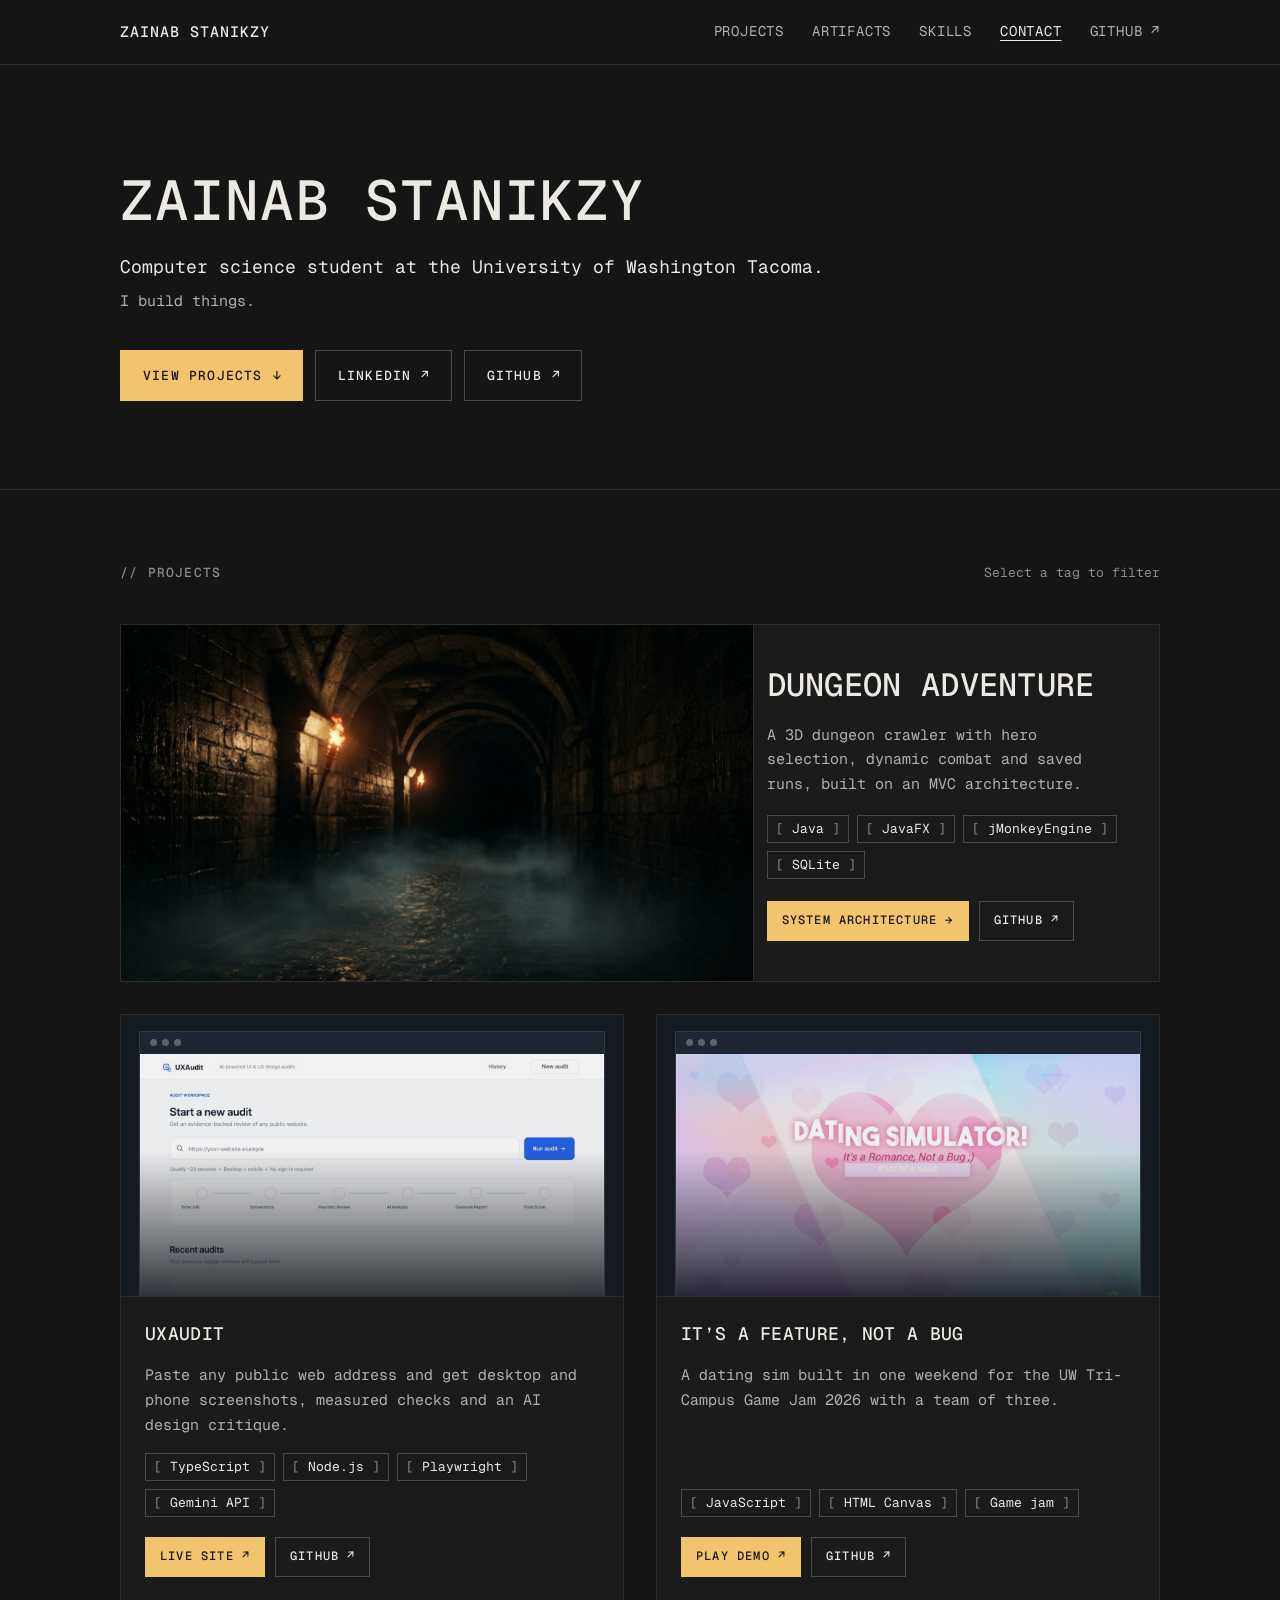
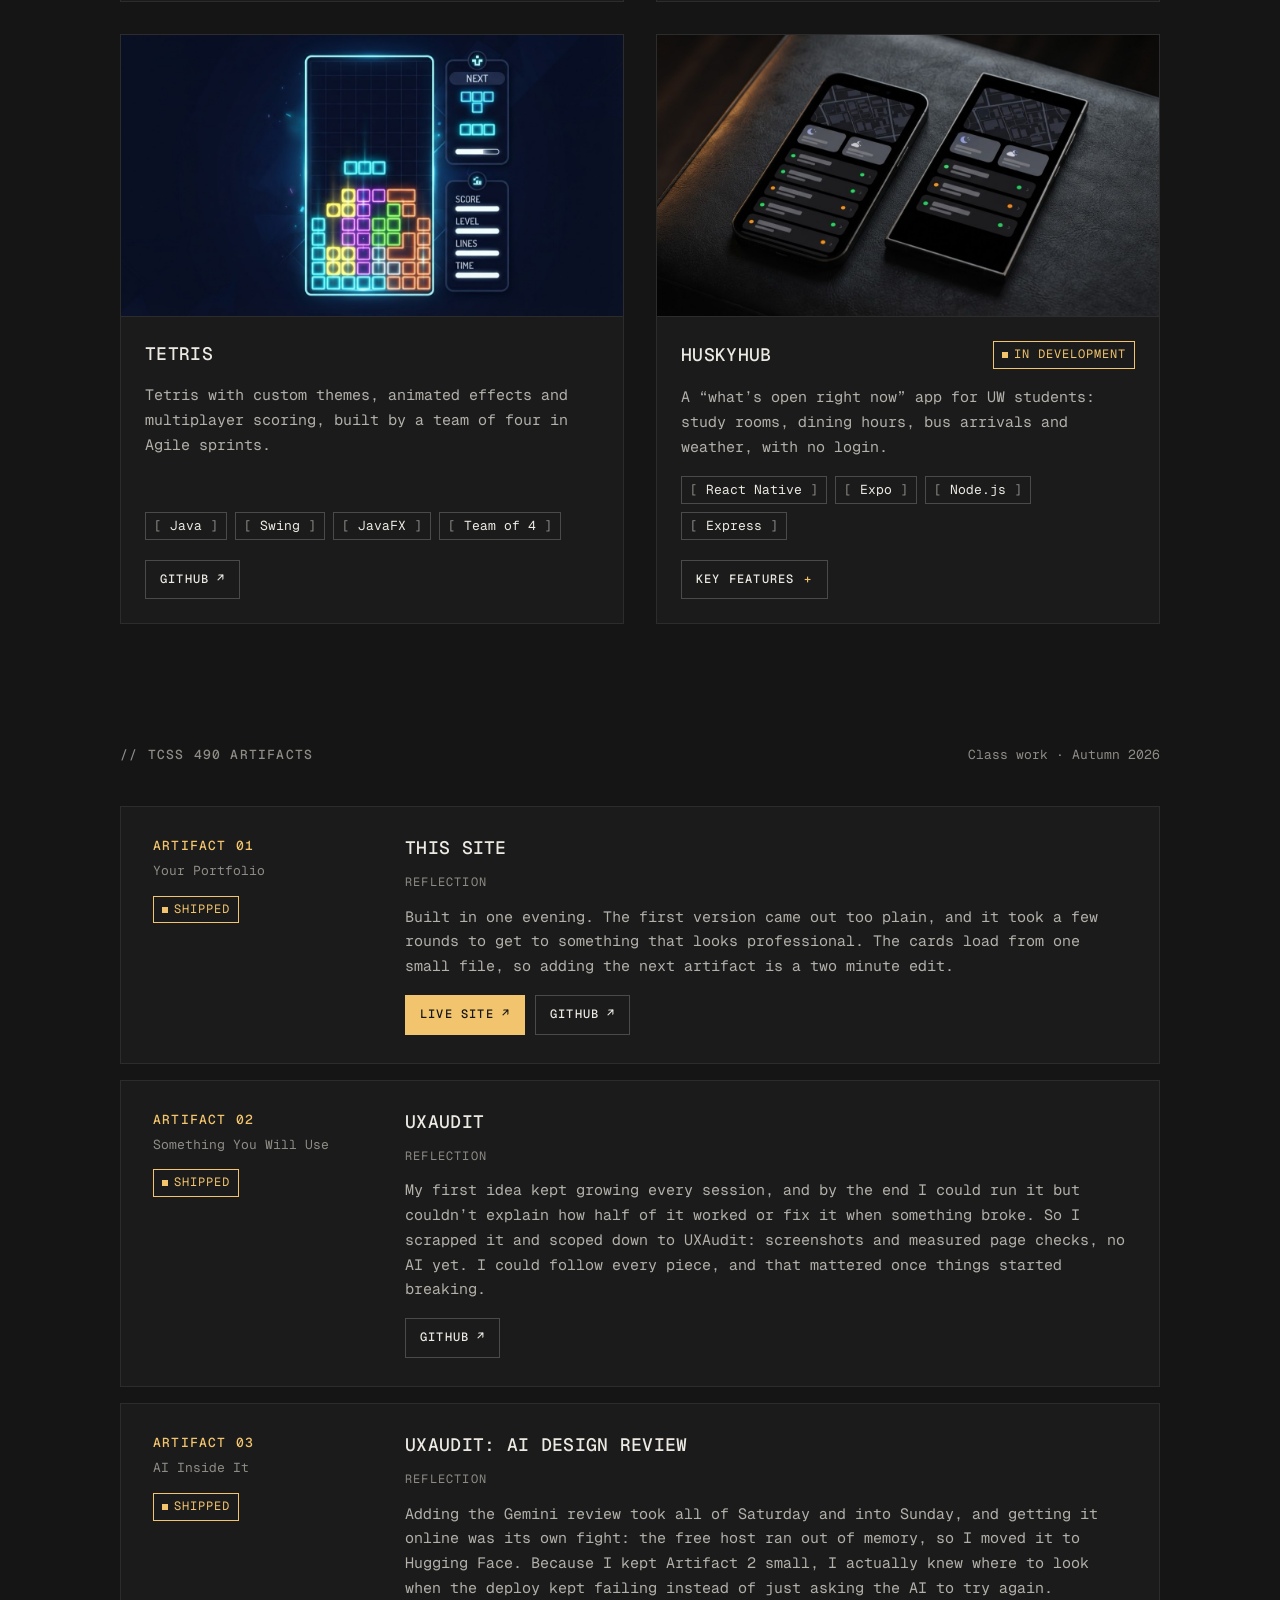
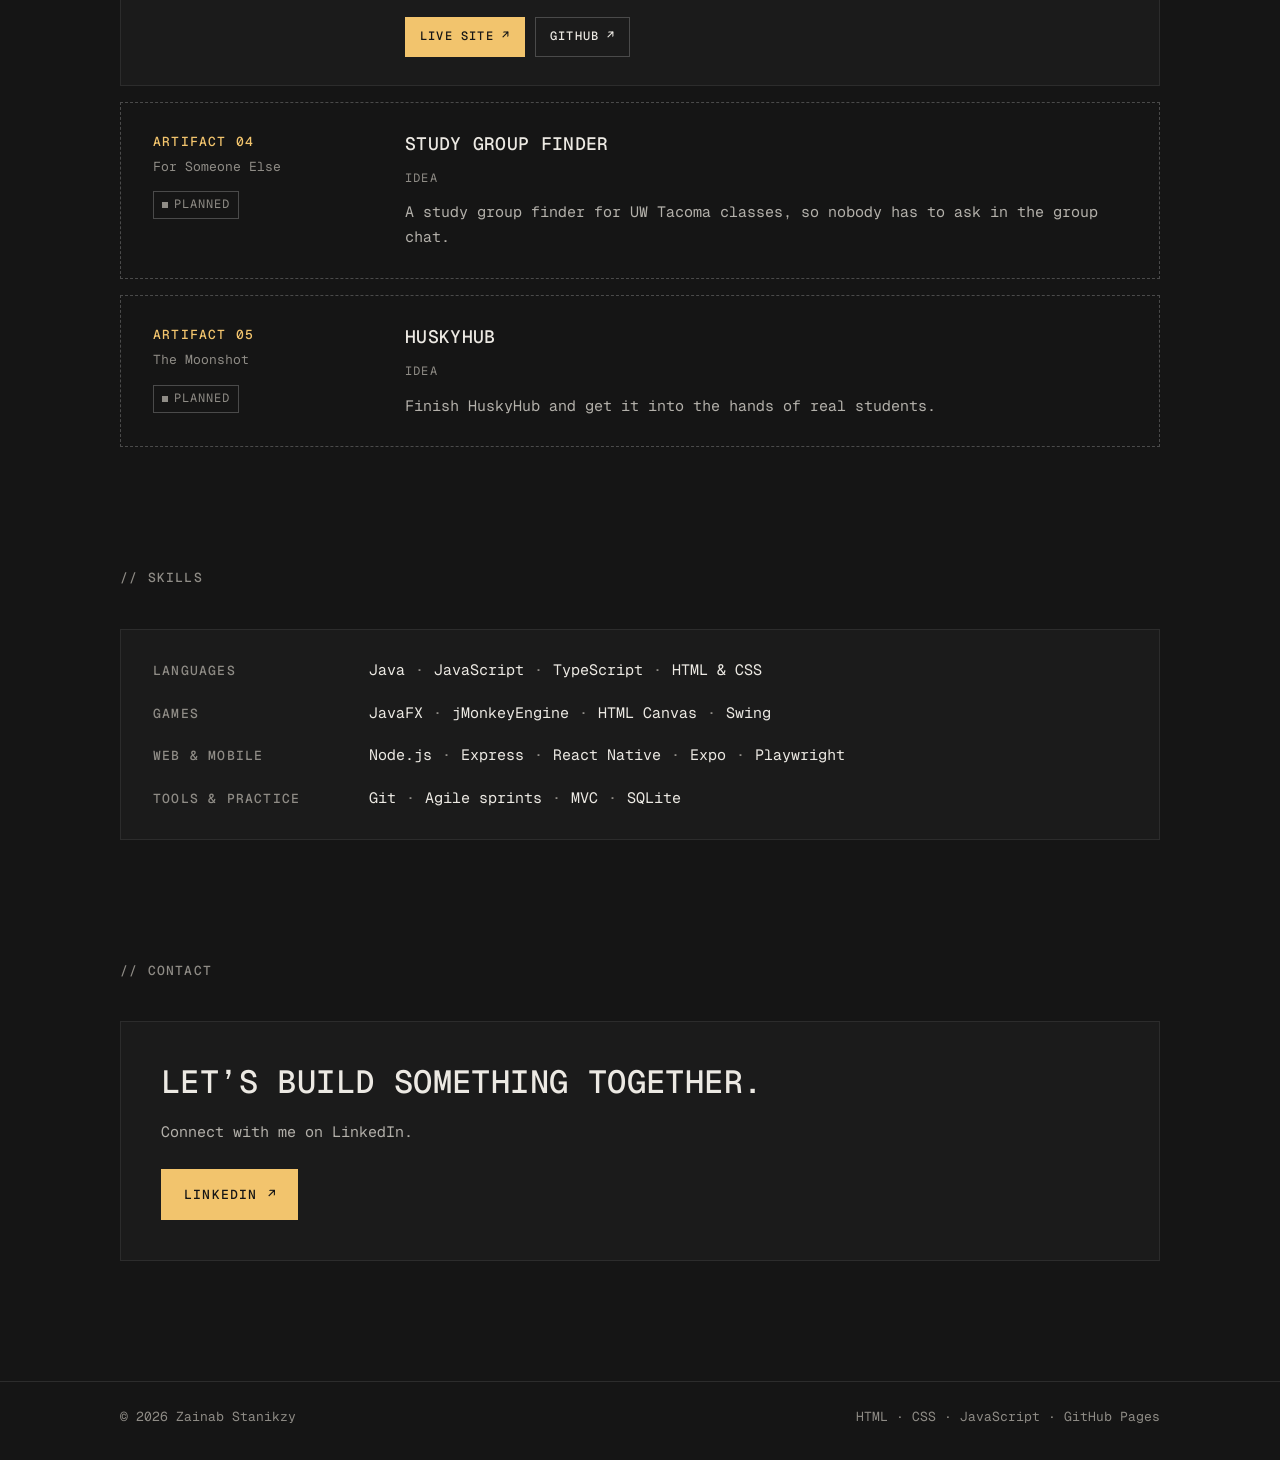
==== commit 029f4d9f: "Add TCSS 490 artifact cards with reflections" ====
--- a/index.html
+++ b/index.html
@@ -21,6 +21,7 @@
       </button>
       <nav class="nav" id="nav" aria-label="Sections">
         <a href="#projects">Projects</a>
+        <a href="#artifacts">Artifacts</a>
         <a href="#skills">Skills</a>
         <a href="#contact">Contact</a>
         <a href="https://github.com/zainasuw" target="_blank" rel="noopener">GitHub <span aria-hidden="true">↗</span></a>
@@ -170,6 +171,16 @@
       </div>
     </section>
 
+    <section id="artifacts" class="section">
+      <div class="wrap">
+        <div class="section__head">
+          <h2 class="label">// TCSS 490 artifacts</h2>
+          <p class="hint">Class work · Autumn 2026</p>
+        </div>
+        <div class="artifacts" id="artifact-list"></div>
+      </div>
+    </section>
+
     <section id="skills" class="section">
       <div class="wrap">
         <h2 class="label">// Skills</h2>
@@ -238,6 +249,7 @@
     </div>
   </footer>
 
+  <script src="cards.js"></script>
   <script src="main.js"></script>
 </body>
 </html>
--- a/styles.css
+++ b/styles.css
@@ -244,6 +244,19 @@
 .more__list li { position: relative; padding-left: 20px; }
 .more__list li::before { content: "▸"; position: absolute; left: 0; color: var(--gold); }
 .more__note { margin-top: 12px; font-size: 13px; color: var(--muted); }
+
+/* ---------- TCSS 490 artifacts ---------- */
+.artifacts { display: grid; gap: 16px; }
+.artifact { display: grid; grid-template-columns: 220px minmax(0, 1fr); gap: 32px; padding: 28px 32px; background: var(--panel); border: 1px solid var(--border); }
+.artifact__meta { display: grid; gap: 4px; align-content: start; justify-items: start; }
+.artifact__num { color: var(--gold); font-size: 13px; font-weight: 500; letter-spacing: 1.2px; text-transform: uppercase; }
+.artifact__name { color: var(--muted); font-size: 13px; }
+.artifact__meta .badge { margin-top: 10px; }
+.artifact__body { display: grid; gap: 12px; justify-items: start; align-content: start; }
+.artifact__label { font-size: 12px; letter-spacing: 1.2px; text-transform: uppercase; color: var(--muted); }
+.artifact--planned { background: none; border-style: dashed; border-color: var(--border-strong); }
+.badge--muted { border-color: var(--border-strong); color: var(--muted); }
+.badge--muted::before { background: var(--muted); }
 
 /* ---------- Skills ---------- */
 .skills { display: grid; gap: 18px; padding: 28px 32px; background: var(--panel); border: 1px solid var(--border); }
@@ -386,6 +399,7 @@
   .card__title { font-size: 16px; line-height: 24px; }
   .card__actions .button { flex: 1 1 0; justify-content: center; }
   .title { font-size: 22px; line-height: 30px; }
+  .artifact { grid-template-columns: 1fr; gap: 14px; padding: 20px; }
 
   .skills { padding: 18px; }
   .skills__group { grid-template-columns: 1fr; gap: 6px; }
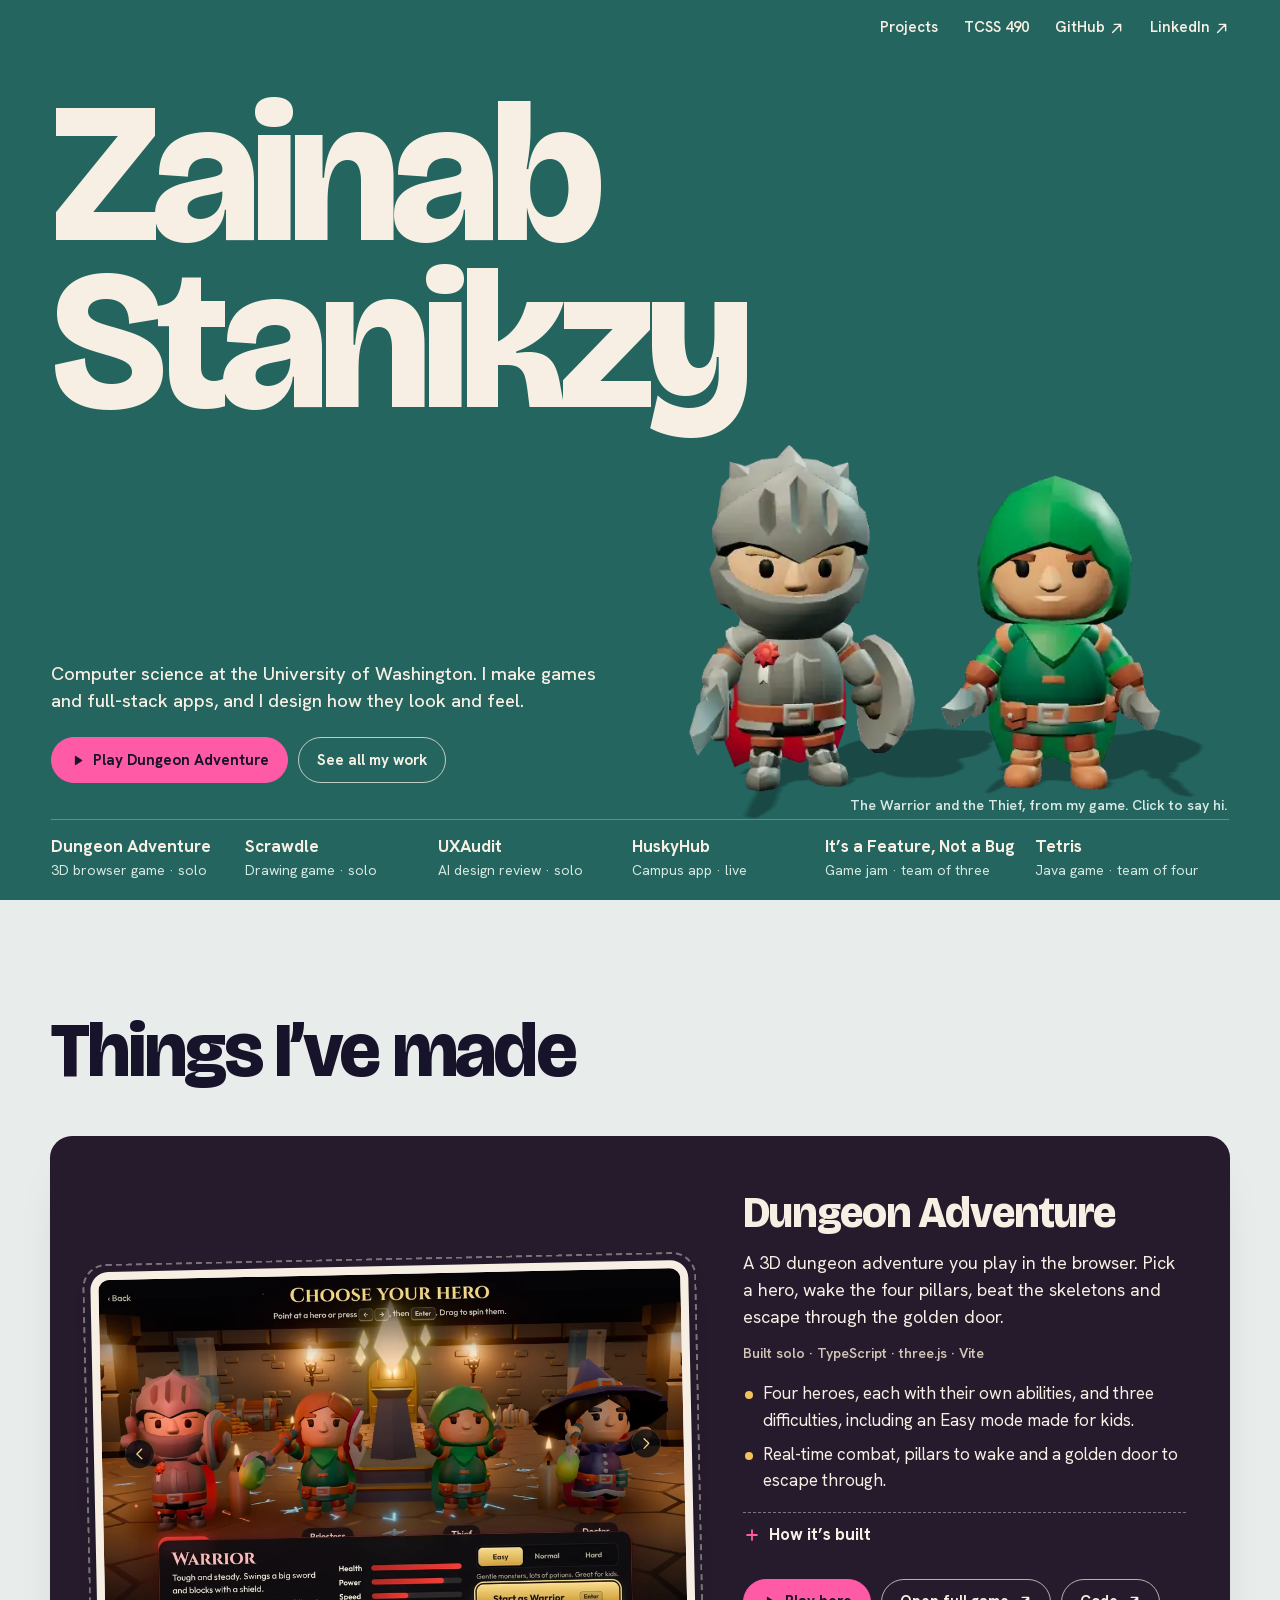
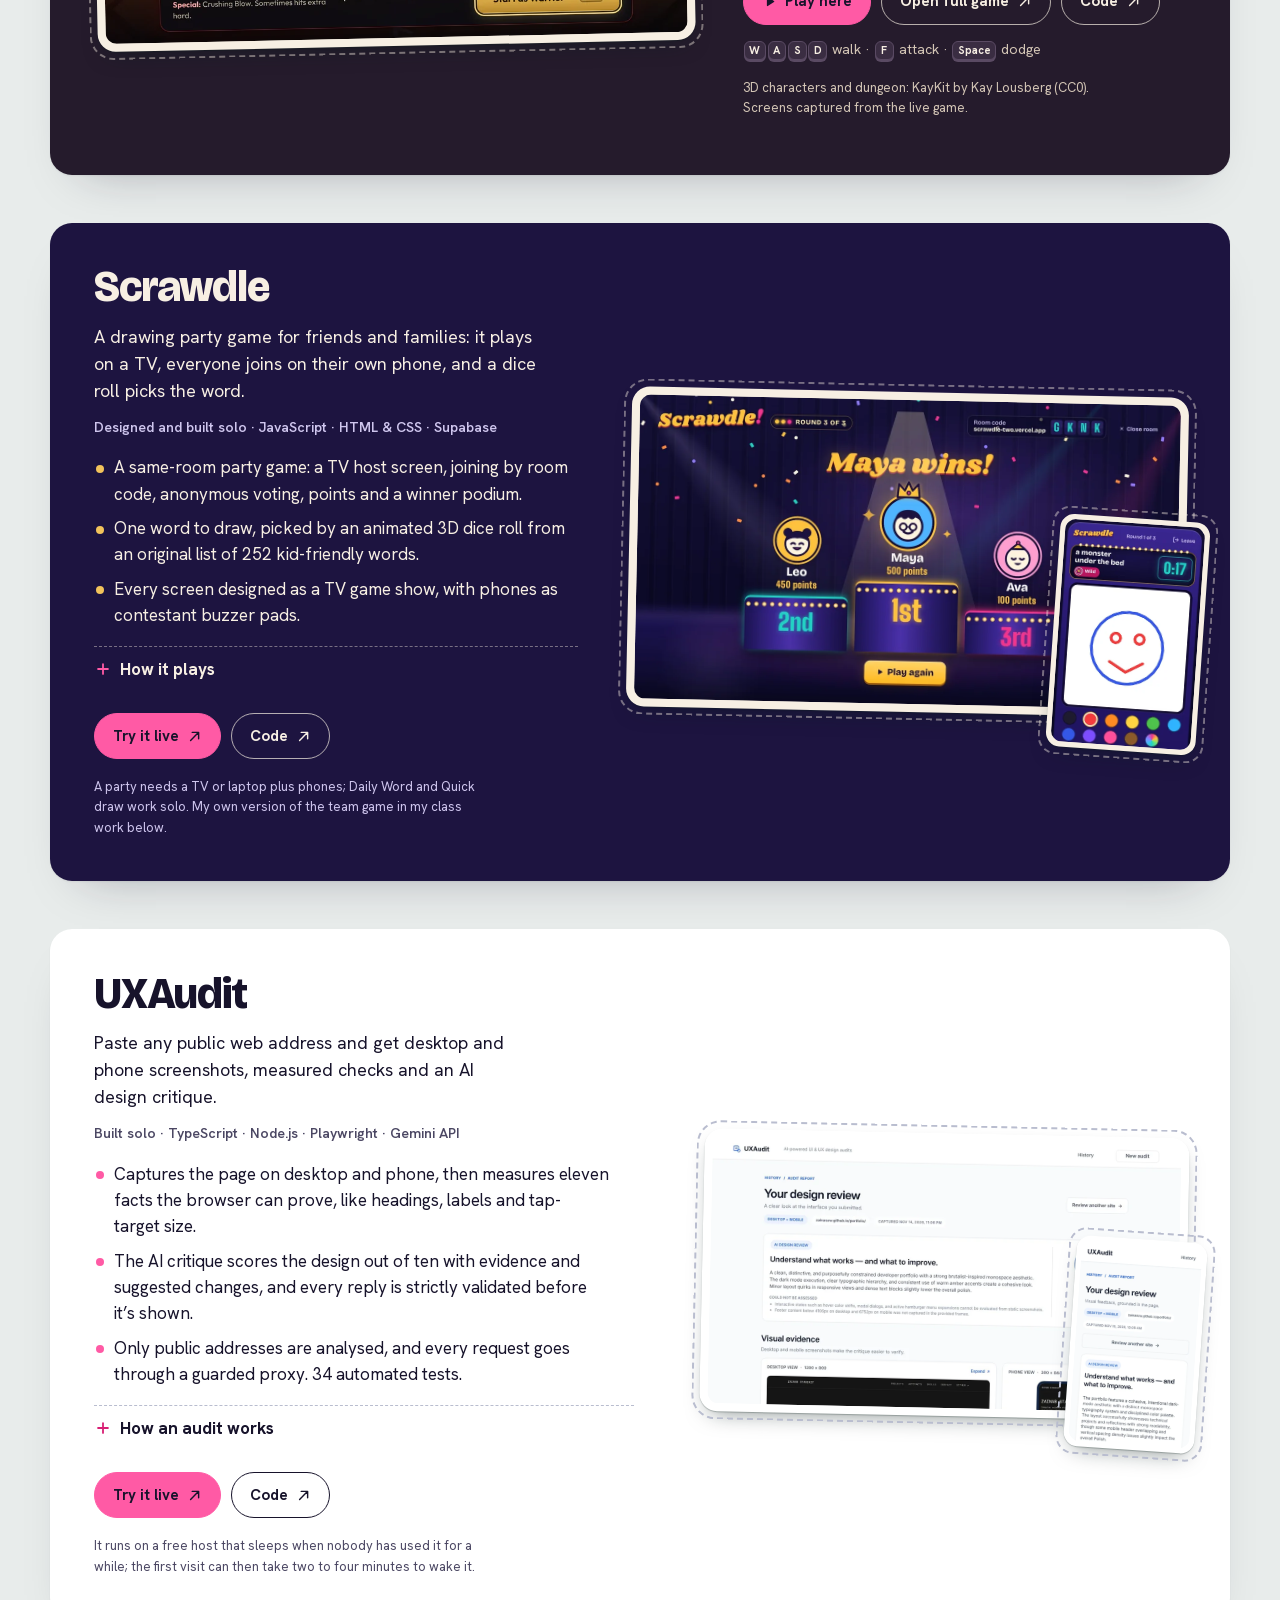
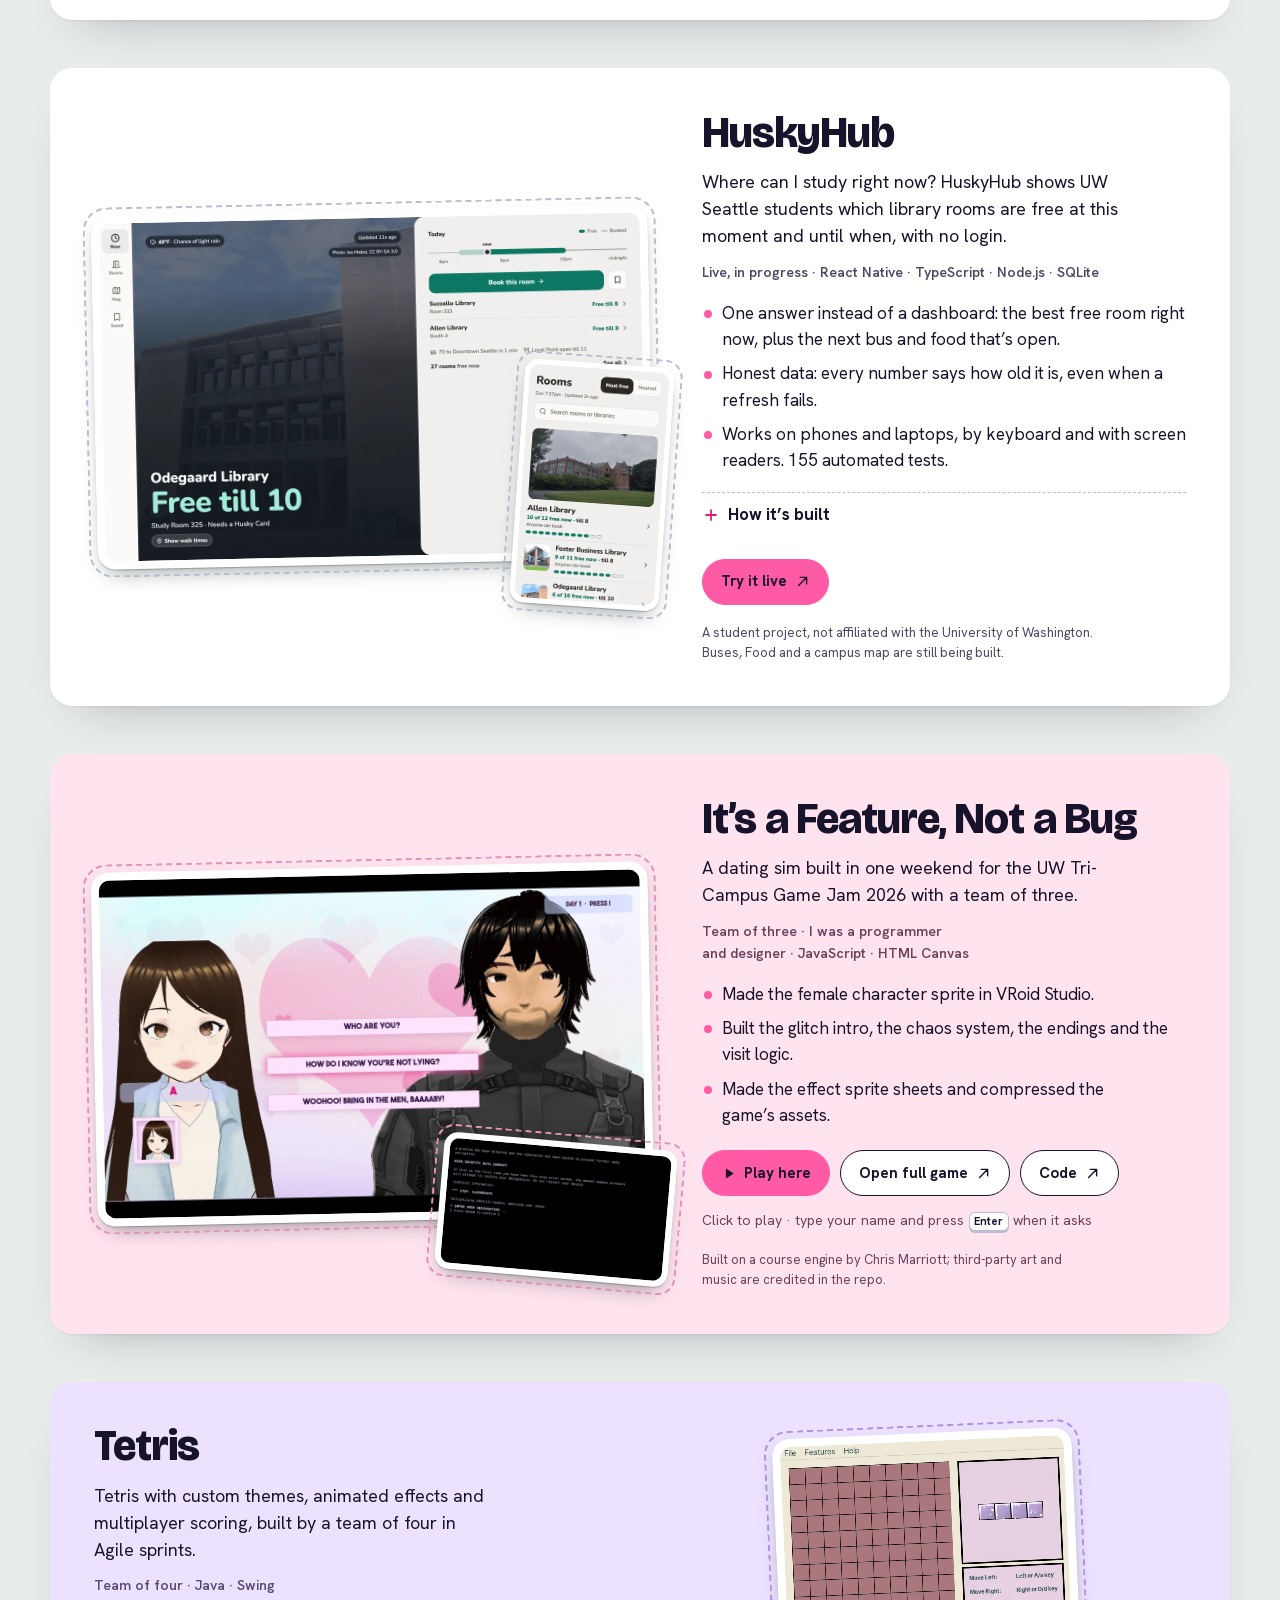
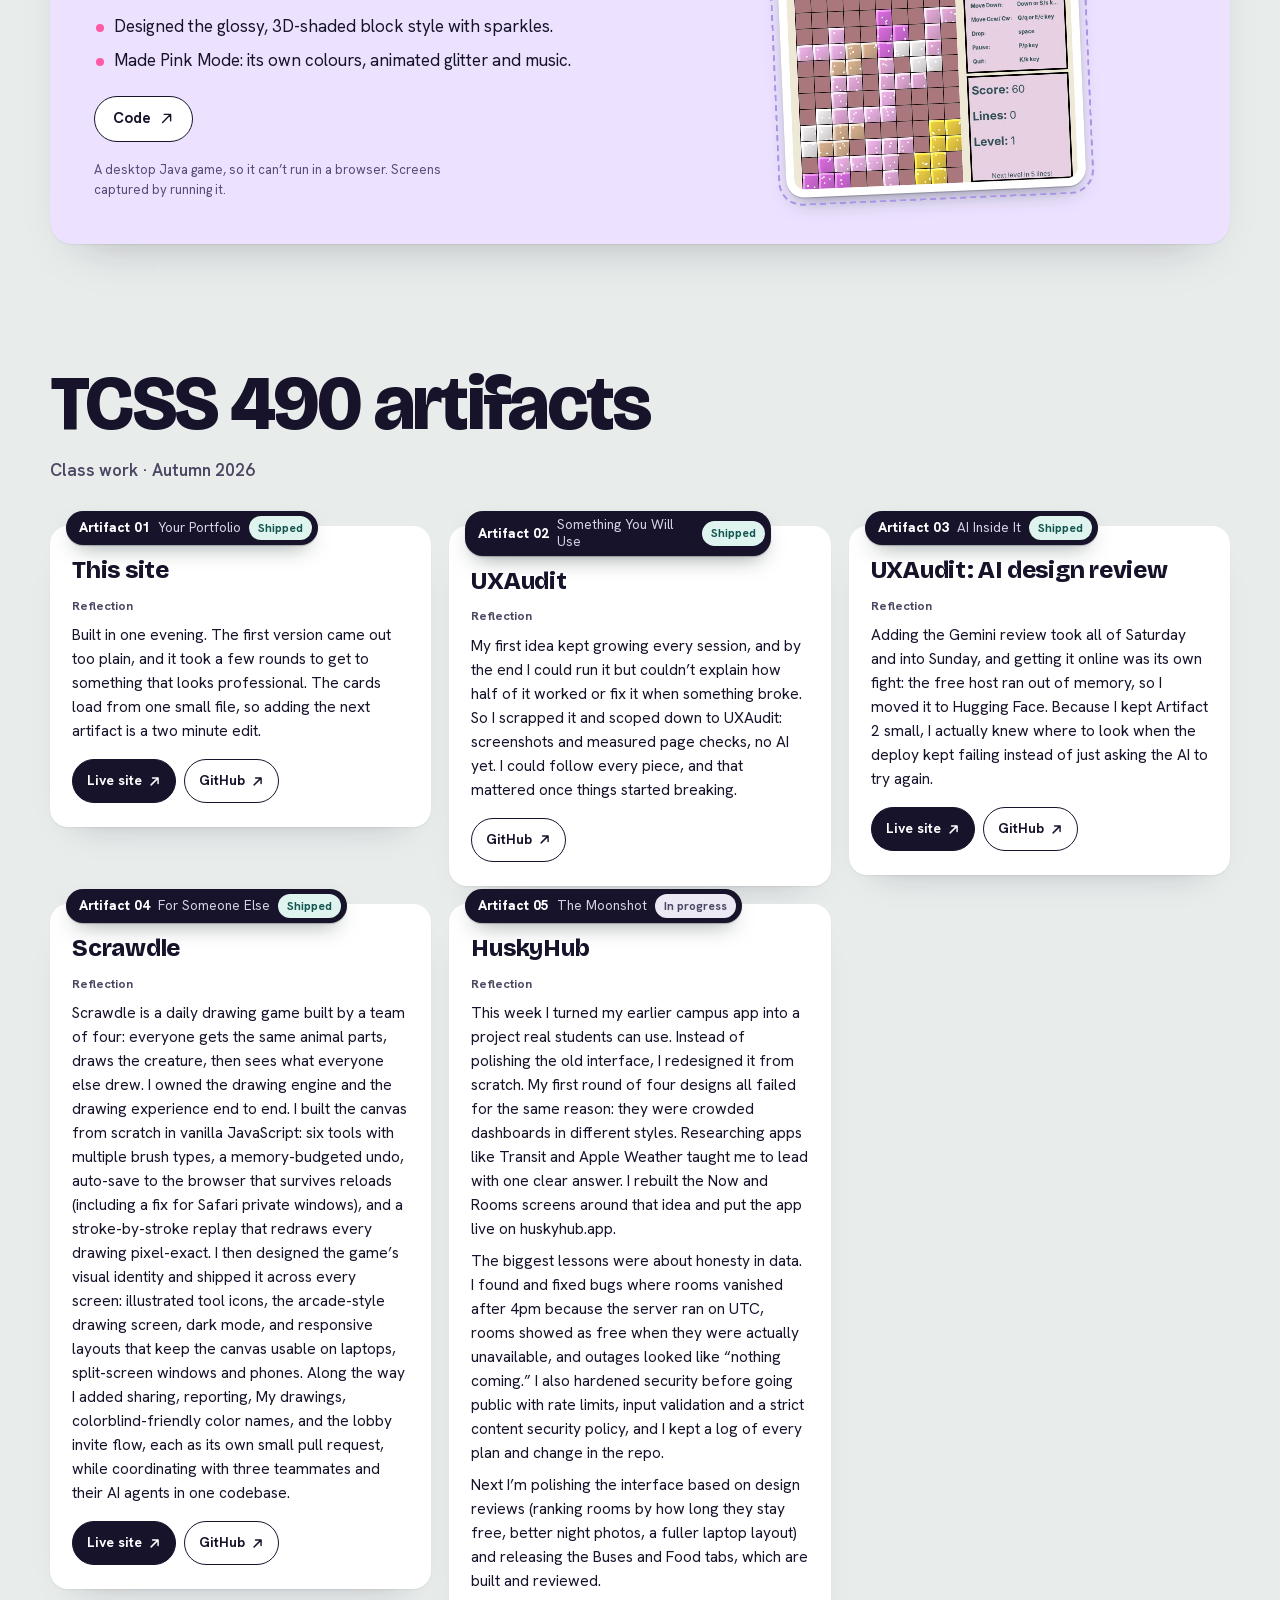
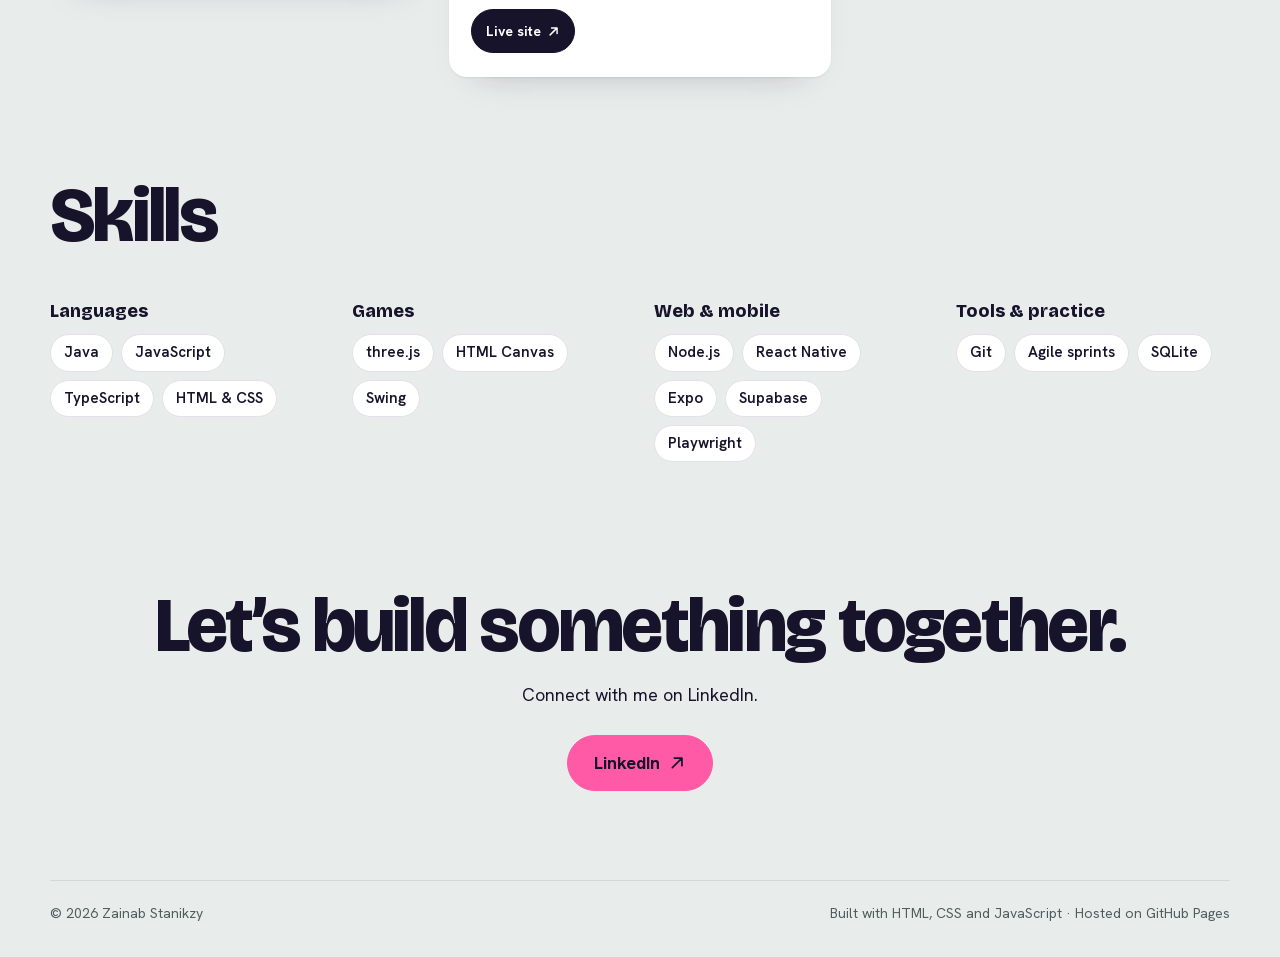
==== commit def92342: "Replace the portfolio with the new design Big-name first screen with the Warrior and the Thief from " ====
--- a/index.html
+++ b/index.html
@@ -3,251 +3,324 @@
 <head>
   <meta charset="utf-8">
   <meta name="viewport" content="width=device-width, initial-scale=1">
-  <title>Zainab Stanikzy</title>
-  <meta name="description" content="Zainab Stanikzy, computer science at UW Tacoma. Games, full-stack apps and AI-powered tools.">
-  <meta name="color-scheme" content="dark">
-  <link rel="preconnect" href="https://fonts.googleapis.com">
-  <link rel="preconnect" href="https://fonts.gstatic.com" crossorigin>
-  <link href="https://fonts.googleapis.com/css2?family=Geist+Mono:wght@400;500&display=swap" rel="stylesheet">
+  <title>Zainab Stanikzy · Games and full-stack apps</title>
+  <meta name="description" content="Zainab Stanikzy, computer science at the University of Washington. Games you can play right on the page, full-stack apps, and the design of both.">
+  <meta name="theme-color" content="#24655f">
+  <meta property="og:type" content="website">
+  <meta property="og:title" content="Zainab Stanikzy · Games and full-stack apps">
+  <meta property="og:description" content="Computer science at the University of Washington. Play my games right on the page.">
+  <meta property="og:url" content="https://zainasuw.github.io/portfolio/">
+  <meta property="og:image" content="https://zainasuw.github.io/portfolio/images/home/share.jpg">
+  <meta property="og:image:width" content="1200">
+  <meta property="og:image:height" content="630">
+  <meta property="og:image:alt" content="Zainab Stanikzy, with the Warrior and the Thief from her game Dungeon Adventure">
+  <meta name="twitter:card" content="summary_large_image">
+  <link rel="icon" href="favicon.svg" type="image/svg+xml">
+  <script>document.documentElement.classList.add("js")</script>
+  <link rel="preload" href="fonts/BricolageGrotesque.woff2" as="font" type="font/woff2" crossorigin>
   <link rel="stylesheet" href="styles.css">
 </head>
 <body>
-
-  <header class="top">
-    <div class="wrap top__inner">
-      <a class="brand" href="#intro">Zainab Stanikzy</a>
-      <button class="menu" type="button" aria-expanded="false" aria-controls="nav" aria-label="Open menu">
-        <span></span><span></span><span></span>
-      </button>
-      <nav class="nav" id="nav" aria-label="Sections">
-        <a href="#projects">Projects</a>
-        <a href="#artifacts">Artifacts</a>
-        <a href="#skills">Skills</a>
-        <a href="#contact">Contact</a>
-        <a href="https://github.com/zainasuw" target="_blank" rel="noopener">GitHub <span aria-hidden="true">↗</span></a>
-      </nav>
-    </div>
+  <a class="skip" href="#work">Skip to the projects</a>
+
+  <!-- icons -->
+  <svg class="defs" aria-hidden="true" focusable="false">
+    <symbol id="i-play" viewBox="0 0 20 20"><path d="M6.5 4.6v10.8c0 .6.7 1 1.2.7l8.3-5.4a.8.8 0 0 0 0-1.4L7.7 3.9c-.5-.3-1.2.1-1.2.7Z" fill="currentColor"/></symbol>
+    <symbol id="i-out" viewBox="0 0 20 20"><path d="M7 4.5h8.5V13M15.2 4.8 4.8 15.2" fill="none" stroke="currentColor" stroke-width="1.9" stroke-linecap="round" stroke-linejoin="round"/></symbol>
+    <symbol id="i-close" viewBox="0 0 20 20"><path d="m5 5 10 10M15 5 5 15" fill="none" stroke="currentColor" stroke-width="2.2" stroke-linecap="round"/></symbol>
+    <symbol id="i-key" viewBox="0 0 24 24"><rect x="2.5" y="6" width="19" height="12" rx="2.5" fill="none" stroke="currentColor" stroke-width="1.7"/><path d="M6 10h.01M9 10h.01M12 10h.01M15 10h.01M18 10h.01M7.5 14h9" fill="none" stroke="currentColor" stroke-width="1.9" stroke-linecap="round"/></symbol>
+    <symbol id="i-link" viewBox="0 0 20 20"><path d="M8.5 11.5a3 3 0 0 0 4.2 0l2.6-2.6a3 3 0 0 0-4.2-4.2l-.9.9M11.5 8.5a3 3 0 0 0-4.2 0l-2.6 2.6a3 3 0 0 0 4.2 4.2l.9-.9" fill="none" stroke="currentColor" stroke-width="1.8" stroke-linecap="round"/></symbol>
+    <symbol id="i-plus" viewBox="0 0 20 20"><path d="M10 4.5v11M4.5 10h11" fill="none" stroke="currentColor" stroke-width="2" stroke-linecap="round"/></symbol>
+  </svg>
+
+  <header class="desk">
+    <nav class="desk__nav" aria-label="Main">
+      <a href="#work">Projects</a>
+      <a href="#tcss490">TCSS 490</a>
+      <a href="https://github.com/zainasuw" target="_blank" rel="noopener">GitHub<svg class="i" aria-hidden="true"><use href="#i-out"/></svg></a>
+      <a href="https://www.linkedin.com/in/zainabstanikzy/" target="_blank" rel="noopener">LinkedIn<svg class="i" aria-hidden="true"><use href="#i-out"/></svg></a>
+    </nav>
   </header>
 
   <main>
-
-    <section id="intro" class="hero">
-      <div class="wrap">
-        <h1 class="hero__name">Zainab Stanikzy</h1>
-        <p class="hero__role">Computer science student at the University of Washington Tacoma.</p>
-        <p class="hero__pitch">I build things.</p>
-        <p class="actions">
-          <a class="button button--primary" href="#projects">View projects <span class="button__icon button__icon--down" aria-hidden="true">↓</span></a>
-          <a class="button button--ghost" href="https://www.linkedin.com/in/zainabstanikzy/" target="_blank" rel="noopener">LinkedIn <span class="button__icon button__icon--up" aria-hidden="true">↗</span></a>
-          <a class="button button--ghost" href="https://github.com/zainasuw" target="_blank" rel="noopener">GitHub <span class="button__icon button__icon--up" aria-hidden="true">↗</span></a>
+    <!-- First screen: her name, and the heroes from her game, who turn to look at you -->
+    <section class="hero" aria-labelledby="name">
+      <h1 id="name" class="hero__name"><span>Zainab</span> <span>Stanikzy</span></h1>
+
+      <div class="hero__stage">
+        <button class="heroes" type="button" aria-label="Say hi to the Warrior and the Thief from my game Dungeon Adventure">
+          <img class="heroes__still" src="images/home/heroes.webp" alt="" width="820" height="466">
+          <span class="heroes__turn" aria-hidden="true"></span>
+        </button>
+        <p class="heroes__hint" aria-hidden="true">The Warrior and the Thief, from my game. Click to say hi.</p>
+      </div>
+
+      <div class="hero__intro">
+        <p class="hero__role">Computer science at the University of Washington. I make games and <span class="nowrap">full-stack</span> apps, and I design how they look and feel.</p>
+        <p class="hero__actions">
+          <a class="pill pill--go" href="#dungeon" data-play="dungeon" data-touch-href="#dungeon-preview" data-touch-label="See Dungeon Adventure"><svg class="i" aria-hidden="true"><use href="#i-play"/></svg><span>Play Dungeon Adventure</span></a>
+          <a class="pill pill--light" href="#work">See all my work</a>
         </p>
       </div>
-    </section>
-
-    <section id="projects" class="section section--first">
-      <div class="wrap">
-        <div class="section__head">
-          <h2 class="label" id="projects-title" tabindex="-1">// Projects</h2>
-          <p class="hint">Select a tag to filter</p>
-        </div>
-
-        <div class="filter" id="filter" hidden>
-          <p aria-live="polite">Showing <span id="filter-count"></span> using <strong id="filter-name"></strong></p>
-          <button class="button button--sm button--ghost" type="button" id="filter-clear">Clear filter <span aria-hidden="true">✕</span></button>
-        </div>
-
-        <article class="card card--wide">
-          <div class="card__media">
-            <img src="images/dungeon-adventure.jpg" alt="A torch-lit stone dungeon corridor" width="1280" height="714">
-          </div>
-          <div class="card__body">
-            <h3 class="card__title">Dungeon Adventure</h3>
-            <p class="card__text">A 3D dungeon crawler with hero selection, dynamic combat and saved runs, built on an MVC architecture.</p>
-            <ul class="tags">
-              <li><button class="tag" type="button" data-tag="Java">Java</button></li>
-              <li><button class="tag" type="button" data-tag="JavaFX">JavaFX</button></li>
-              <li><button class="tag" type="button" data-tag="jMonkeyEngine">jMonkeyEngine</button></li>
-              <li><button class="tag" type="button" data-tag="SQLite">SQLite</button></li>
+
+      <nav class="index" aria-label="Projects">
+        <ol>
+          <li><a href="#dungeon" data-peek="images/home/dungeon-title.webp"><b>Dungeon Adventure</b><span>3D browser game&nbsp;· solo</span></a></li>
+          <li><a href="#scrawdle" data-peek="images/home/scrawdle-tv.webp"><b>Scrawdle</b><span>Drawing game&nbsp;· solo</span></a></li>
+          <li><a href="#uxaudit" data-peek="images/home/uxaudit-report.webp"><b>UXAudit</b><span>AI design review&nbsp;· solo</span></a></li>
+          <li><a href="#huskyhub" data-peek="images/home/huskyhub-now.webp"><b>HuskyHub</b><span>Campus app&nbsp;· live</span></a></li>
+          <li><a href="#jam" data-peek="images/home/jam-choices.webp"><b>It’s a Feature, Not a Bug</b><span>Game jam&nbsp;· team of three</span></a></li>
+          <li><a href="#tetris" data-peek="images/home/tetris-pink.webp"><b>Tetris</b><span>Java game&nbsp;· team of four</span></a></li>
+        </ol>
+      </nav>
+    </section>
+
+    <!-- The bar that appears once the first screen has scrolled away -->
+    <nav class="rail" aria-label="Page" inert>
+      <a href="#work">Projects</a>
+      <a href="#tcss490">TCSS 490</a>
+      <a href="#skills">Skills</a>
+      <a href="#contact">Contact</a>
+    </nav>
+
+    <!-- One sticker sheet per project -->
+    <section class="work" id="work" aria-labelledby="work-title" tabindex="-1">
+      <h2 id="work-title" class="section-title">Things I’ve made</h2>
+
+      <article class="sheet sheet--dungeon" id="dungeon" aria-labelledby="dungeon-title">
+        <div class="sheet__media">
+          <figure class="cut cut--wide"><img src="images/home/dungeon-heroes.webp" alt="Dungeon Adventure’s Choose your hero screen: Warrior, Priestess, Thief and Doctor in a candle-lit crypt, with health, power and speed and three difficulties" width="960" height="600" loading="lazy"></figure>
+        </div>
+        <div class="sheet__text">
+          <h3 id="dungeon-title">Dungeon Adventure</h3>
+          <p class="lede">A 3D dungeon adventure you play in the browser. Pick a hero, wake the four pillars, beat the skeletons and escape through the golden door.</p>
+          <p class="facts">Built solo&nbsp;· TypeScript&nbsp;· three.js&nbsp;· Vite</p>
+          <ul class="did">
+            <li>Four heroes, each with their own abilities, and three difficulties, including an Easy mode made for kids.</li>
+            <li>Real-time combat, pillars to wake and a golden door to escape through.</li>
+          </ul>
+          <details class="how">
+            <summary><svg class="i" aria-hidden="true"><use href="#i-plus"/></svg>How it’s built</summary>
+            <ul>
+              <li>Rendered with three.js, with ambient occlusion and post-processing for the candle-lit crypt.</li>
+              <li>3D models compressed with meshopt through glTF-Transform, so the whole game loads in a few megabytes.</li>
+              <li>TypeScript and Vite, deployed to GitHub Pages by a GitHub Actions workflow on every push.</li>
             </ul>
-            <div class="card__actions">
-              <button class="button button--sm button--primary" type="button" data-open-dialog="architecture">System architecture <span class="button__icon button__icon--right" aria-hidden="true">→</span></button>
-              <a class="button button--sm button--ghost" href="https://github.com/zainasuw/dungeon-adventure-game" target="_blank" rel="noopener">GitHub <span class="button__icon button__icon--up" aria-hidden="true">↗</span></a>
+          </details>
+          <div class="play-desk">
+            <div class="actions">
+              <button class="pill pill--go" type="button" data-play="dungeon"><svg class="i" aria-hidden="true"><use href="#i-play"/></svg>Play here</button>
+              <a class="pill" href="https://zainasuw.github.io/dungeon-adventure/" target="_blank" rel="noopener">Open full game<svg class="i" aria-hidden="true"><use href="#i-out"/></svg></a>
+              <a class="pill" href="https://github.com/zainasuw/dungeon-adventure" target="_blank" rel="noopener">Code<svg class="i" aria-hidden="true"><use href="#i-out"/></svg></a>
             </div>
-          </div>
-        </article>
-
-        <div class="grid">
-          <article class="card">
-            <div class="card__media card__media--browser">
-              <div class="window"><div class="window__bar"><i></i><i></i><i></i></div>
-                <img src="images/uxaudit.jpg" alt="The UXAudit start screen with a website address field" width="1280" height="800" loading="lazy">
-              </div>
+            <p class="keys"><kbd>W</kbd><kbd>A</kbd><kbd>S</kbd><kbd>D</kbd> walk · <kbd>F</kbd> attack · <kbd>Space</kbd> dodge</p>
+          </div>
+          <div class="play-phone" id="dungeon-preview">
+            <p class="kbd-note"><svg class="i i--lg" aria-hidden="true"><use href="#i-key"/></svg><span><b>Playing needs a keyboard.</b> Open this page on a computer to play it right here. Meanwhile, here’s what it looks like.</span></p>
+            <ul class="strip" aria-label="Screens from Dungeon Adventure">
+              <li><img src="images/home/dungeon-title.webp" alt="Title screen" width="1120" height="700" loading="lazy"><span>Title screen</span></li>
+              <li><img src="images/home/dungeon-heroes.webp" alt="Choose your hero: Warrior, Priestess, Thief and Doctor, with health, power and speed" width="960" height="600" loading="lazy"><span>Choose your hero</span></li>
+              <li><img src="images/home/dungeon-play.webp" alt="The Warrior in the first hall of the crypt" width="960" height="600" loading="lazy"><span>In the first hall</span></li>
+            </ul>
+            <div class="actions">
+              <button class="pill pill--go" type="button" data-copy="#dungeon"><svg class="i" aria-hidden="true"><use href="#i-link"/></svg><span>Copy link for later</span></button>
+              <a class="pill" href="https://github.com/zainasuw/dungeon-adventure" target="_blank" rel="noopener">Code<svg class="i" aria-hidden="true"><use href="#i-out"/></svg></a>
             </div>
-            <div class="card__body">
-              <h3 class="card__title">UXAudit</h3>
-              <p class="card__text">Paste any public web address and get desktop and phone screenshots, measured checks and an AI design critique.</p>
-              <ul class="tags">
-                <li><button class="tag" type="button" data-tag="TypeScript">TypeScript</button></li>
-                <li><button class="tag" type="button" data-tag="Node.js">Node.js</button></li>
-                <li><button class="tag" type="button" data-tag="Playwright">Playwright</button></li>
-                <li><button class="tag" type="button" data-tag="Gemini API">Gemini API</button></li>
-              </ul>
-              <div class="card__actions">
-                <a class="button button--sm button--primary" href="https://cvdvnu-uxaudit.hf.space" target="_blank" rel="noopener">Live site <span class="button__icon button__icon--up" aria-hidden="true">↗</span></a>
-                <a class="button button--sm button--ghost" href="https://github.com/zainasuw/uxaudit" target="_blank" rel="noopener">GitHub <span class="button__icon button__icon--up" aria-hidden="true">↗</span></a>
-              </div>
+            <p class="copied" role="status" aria-live="polite"></p>
+          </div>
+          <p class="credit">3D characters and dungeon: KayKit by Kay Lousberg (CC0). Screens captured from the live game.</p>
+        </div>
+      </article>
+
+      <article class="sheet sheet--scrawdle sheet--flip" id="scrawdle" aria-labelledby="scrawdle-title">
+        <div class="sheet__media">
+          <figure class="cut cut--wide"><img src="images/home/scrawdle-tv.webp" srcset="images/home/scrawdle-tv.webp 1120w, images/home/scrawdle-tv-1600.webp 1600w" sizes="(max-width: 760px) 90vw, (orientation: portrait) and (max-width: 1100px) 90vw, 560px" alt="Scrawdle’s TV screen at the end of a game: Maya wins! with the three players on a podium" width="1120" height="630" loading="lazy"></figure>
+          <figure class="cut cut--phone"><img src="images/home/scrawdle-phone.webp" srcset="images/home/scrawdle-phone-320.webp 320w, images/home/scrawdle-phone.webp 560w" sizes="(max-width: 760px) 30vw, (orientation: portrait) and (max-width: 1100px) 30vw, 150px" alt="Drawing on a phone: the word, a countdown and a smiley face on the canvas" width="560" height="887" loading="lazy"></figure>
+        </div>
+        <div class="sheet__text">
+          <h3 id="scrawdle-title">Scrawdle</h3>
+          <p class="lede">A drawing party game for friends and families: it plays on a TV, everyone joins on their own phone, and a dice roll picks the word.</p>
+          <p class="facts">Designed and built solo&nbsp;· JavaScript&nbsp;· HTML &amp; CSS&nbsp;· Supabase</p>
+          <ul class="did">
+            <li>A same-room party game: a TV host screen, joining by room code, anonymous voting, points and a winner podium.</li>
+            <li>One word to draw, picked by an animated 3D dice roll from an original list of 252 kid-friendly words.</li>
+            <li>Every screen designed as a TV game show, with phones as contestant buzzer pads.</li>
+          </ul>
+          <details class="how">
+            <summary><svg class="i" aria-hidden="true"><use href="#i-plus"/></svg>How it plays</summary>
+            <ol>
+              <li>Host a game on a TV or laptop. The screen shows a room code and a QR code.</li>
+              <li>Everyone joins on their own phone and picks a name.</li>
+              <li>A die rolls onto the stage, lands on a category, and the word flips onto the board.</li>
+              <li>Everyone draws it on their phone before the clock runs out.</li>
+              <li>The TV shows every drawing with no names, everyone votes, and points are revealed.</li>
+            </ol>
+          </details>
+          <div class="actions">
+            <a class="pill pill--go" href="https://scrawdle-two.vercel.app" target="_blank" rel="noopener">Try it live<svg class="i" aria-hidden="true"><use href="#i-out"/></svg></a>
+            <a class="pill" href="https://github.com/zainasuw/scrawdle" target="_blank" rel="noopener">Code<svg class="i" aria-hidden="true"><use href="#i-out"/></svg></a>
+          </div>
+          <p class="credit">A party needs a TV or laptop plus phones; Daily Word and Quick draw work solo. My own version of the team game in my class work below.</p>
+        </div>
+      </article>
+
+      <article class="sheet sheet--ux sheet--flip" id="uxaudit" aria-labelledby="ux-title">
+        <div class="sheet__media">
+          <figure class="cut cut--wide"><img src="images/home/uxaudit-report.webp" alt="A UXAudit report: “Your design review”, an AI summary and a design score of 8" width="1120" height="638" loading="lazy"></figure>
+          <figure class="cut cut--phone"><img src="images/home/uxaudit-phone.webp" alt="The same report on a phone" width="560" height="933" loading="lazy"></figure>
+        </div>
+        <div class="sheet__text">
+          <h3 id="ux-title">UXAudit</h3>
+          <p class="lede">Paste any public web address and get desktop and phone screenshots, measured checks and an AI design critique.</p>
+          <p class="facts">Built solo&nbsp;· TypeScript&nbsp;· Node.js&nbsp;· Playwright&nbsp;· Gemini API</p>
+          <ul class="did">
+            <li>Captures the page on desktop and phone, then measures eleven facts the browser can prove, like headings, labels and tap-target size.</li>
+            <li>The AI critique scores the design out of ten with evidence and suggested changes, and every reply is strictly validated before it’s shown.</li>
+            <li>Only public addresses are analysed, and every request goes through a guarded proxy. 34 automated tests.</li>
+          </ul>
+          <details class="how">
+            <summary><svg class="i" aria-hidden="true"><use href="#i-plus"/></svg>How an audit works</summary>
+            <ol>
+              <li>The address is checked: only public http and https sites are accepted.</li>
+              <li>A sandboxed Chromium opens the page at 1280 × 800 and 390 × 844, scrolls it and captures it.</li>
+              <li>The page is measured in the browser: title, language, headings, image descriptions, link names, form labels and more.</li>
+              <li>The screenshots and measurements go to Gemini; its reply must match a strict shape before the report appears.</li>
+            </ol>
+          </details>
+          <div class="actions">
+            <a class="pill pill--go" href="https://cvdvnu-uxaudit.hf.space" target="_blank" rel="noopener">Try it live<svg class="i" aria-hidden="true"><use href="#i-out"/></svg></a>
+            <a class="pill" href="https://github.com/zainasuw/uxaudit" target="_blank" rel="noopener">Code<svg class="i" aria-hidden="true"><use href="#i-out"/></svg></a>
+          </div>
+          <p class="credit">It runs on a free host that sleeps when nobody has used it for a while; the first visit can then take two to four minutes to wake it.</p>
+        </div>
+      </article>
+
+      <article class="sheet sheet--hub" id="huskyhub" aria-labelledby="husky-title">
+        <div class="sheet__media">
+          <figure class="cut cut--wide"><img src="images/home/huskyhub-now.webp" srcset="images/home/huskyhub-now.webp 1120w, images/home/huskyhub-now-1600.webp 1600w" sizes="(max-width: 760px) 90vw, (orientation: portrait) and (max-width: 1100px) 90vw, 560px" alt="HuskyHub’s Now screen on a laptop: Odegaard Library, free till 10, with today’s timeline, a Book this room button and two backup rooms" width="1120" height="700" loading="lazy"></figure>
+          <figure class="cut cut--phone"><img src="images/home/huskyhub-phone.webp" srcset="images/home/huskyhub-phone-320.webp 320w, images/home/huskyhub-phone.webp 560w" sizes="(max-width: 760px) 30vw, (orientation: portrait) and (max-width: 1100px) 30vw, 150px" alt="The Rooms screen on a phone: libraries ranked by how many rooms are free now" width="560" height="933" loading="lazy"></figure>
+        </div>
+        <div class="sheet__text">
+          <h3 id="husky-title">HuskyHub</h3>
+          <p class="lede">Where can I study right now? HuskyHub shows UW Seattle students which library rooms are free at this moment and until when, with no login.</p>
+          <p class="facts">Live, in progress&nbsp;· React Native&nbsp;· TypeScript&nbsp;· Node.js&nbsp;· SQLite</p>
+          <ul class="did">
+            <li>One answer instead of a dashboard: the best free room right now, plus the next bus and food that’s open.</li>
+            <li>Honest data: every number says how old it is, even when a refresh fails.</li>
+            <li>Works on phones and laptops, by keyboard and with screen readers. 155 automated tests.</li>
+          </ul>
+          <details class="how">
+            <summary><svg class="i" aria-hidden="true"><use href="#i-plus"/></svg>How it’s built</summary>
+            <ul>
+              <li>The backend (Node 22, TypeScript, Hono and SQLite) runs on Fly.io and regularly checks library room grids, UW library and dining pages, OneBusAway and the National Weather Service.</li>
+              <li>The site is a static Expo web export on Cloudflare, served with a strict security policy.</li>
+              <li>No accounts and no personal data. Only the site can call the API, and requests are rate-limited and validated.</li>
+            </ul>
+          </details>
+          <div class="actions">
+            <a class="pill pill--go" href="https://huskyhub.app" target="_blank" rel="noopener">Try it live<svg class="i" aria-hidden="true"><use href="#i-out"/></svg></a>
+          </div>
+          <p class="credit">A student project, not affiliated with the University of Washington. Buses, Food and a campus map are still being built.</p>
+        </div>
+      </article>
+
+      <article class="sheet sheet--jam" id="jam" aria-labelledby="jam-title">
+        <div class="sheet__media">
+          <figure class="cut cut--wide"><img src="images/home/jam-choices.webp" alt="A dialogue choice in the game: Who are you? How do I know you’re not lying? Woohoo! Bring in the men" width="1120" height="700" loading="lazy"></figure>
+          <figure class="cut cut--inset"><img src="images/home/jam-name.webp" alt="The glitch screen: USER_IDENTITY_DATA_CORRUPT, enter user designation" width="960" height="540" loading="lazy"></figure>
+        </div>
+        <div class="sheet__text">
+          <h3 id="jam-title">It’s a Feature, Not a Bug</h3>
+          <p class="lede">A dating sim built in one weekend for the UW Tri-Campus Game Jam 2026 with a team of three.</p>
+          <p class="facts">Team of three&nbsp;· I was a programmer and designer&nbsp;· JavaScript&nbsp;· HTML Canvas</p>
+          <ul class="did">
+            <li>Made the female character sprite in VRoid Studio.</li>
+            <li>Built the glitch intro, the chaos system, the endings and the visit logic.</li>
+            <li>Made the effect sprite sheets and compressed the game’s assets.</li>
+          </ul>
+          <div class="play-desk">
+            <div class="actions">
+              <button class="pill pill--go" type="button" data-play="jam"><svg class="i" aria-hidden="true"><use href="#i-play"/></svg>Play here</button>
+              <a class="pill" href="https://la-petite-baleine.github.io/TriCampusJam2026/" target="_blank" rel="noopener">Open full game<svg class="i" aria-hidden="true"><use href="#i-out"/></svg></a>
+              <a class="pill" href="https://github.com/zainasuw/TriCampusJam2026" target="_blank" rel="noopener">Code<svg class="i" aria-hidden="true"><use href="#i-out"/></svg></a>
             </div>
-          </article>
-
-          <article class="card">
-            <div class="card__media card__media--browser">
-              <div class="window"><div class="window__bar"><i></i><i></i><i></i></div>
-                <img src="images/its-a-feature-not-a-bug.jpg" alt="Title screen of the game: Dating Simulator! It's a Romance, Not a Bug" width="1280" height="719" loading="lazy">
-              </div>
+            <p class="keys">Click to play · type your name and press <kbd>Enter</kbd> when it asks</p>
+          </div>
+          <div class="play-phone" id="jam-preview">
+            <p class="kbd-note"><svg class="i i--lg" aria-hidden="true"><use href="#i-key"/></svg><span><b>Playing needs a keyboard</b>: the game asks you to type your name. Open this page on a computer to play it right here.</span></p>
+            <ul class="strip" aria-label="Screens from It’s a Feature, Not a Bug">
+              <li><img src="images/home/jam-title.webp" alt="Title screen: Dating Simulator! It’s a Romance, Not a Bug" width="960" height="540" loading="lazy"><span>Title screen</span></li>
+              <li><img src="images/home/jam-intro.webp" alt="The PerfectMatch intro, glitching: error, match overflow" width="960" height="540" loading="lazy"><span>The glitch intro</span></li>
+              <li><img src="images/home/jam-name.webp" alt="A stop screen asking for your name" width="960" height="540" loading="lazy"><span>Where it asks your name</span></li>
+            </ul>
+            <div class="actions">
+              <button class="pill pill--go" type="button" data-copy="#jam"><svg class="i" aria-hidden="true"><use href="#i-link"/></svg><span>Copy link for later</span></button>
+              <a class="pill" href="https://github.com/zainasuw/TriCampusJam2026" target="_blank" rel="noopener">Code<svg class="i" aria-hidden="true"><use href="#i-out"/></svg></a>
             </div>
-            <div class="card__body">
-              <h3 class="card__title">It’s a Feature, Not a Bug</h3>
-              <p class="card__text">A dating sim built in one weekend for the UW Tri-Campus Game Jam 2026 with a team of three.</p>
-              <ul class="tags">
-                <li><button class="tag" type="button" data-tag="JavaScript">JavaScript</button></li>
-                <li><button class="tag" type="button" data-tag="HTML Canvas">HTML Canvas</button></li>
-                <li><button class="tag" type="button" data-tag="Game jam">Game jam</button></li>
-              </ul>
-              <div class="card__actions">
-                <a class="button button--sm button--primary" href="https://la-petite-baleine.github.io/TriCampusJam2026/" target="_blank" rel="noopener">Play demo <span class="button__icon button__icon--up" aria-hidden="true">↗</span></a>
-                <a class="button button--sm button--ghost" href="https://github.com/zainasuw/TriCampusJam2026" target="_blank" rel="noopener">GitHub <span class="button__icon button__icon--up" aria-hidden="true">↗</span></a>
-              </div>
-            </div>
-          </article>
-
-          <article class="card">
-            <div class="card__media">
-              <img src="images/tetris.jpg" alt="A neon Tetris board with falling blocks" width="1280" height="714" loading="lazy">
-            </div>
-            <div class="card__body">
-              <h3 class="card__title">Tetris</h3>
-              <p class="card__text">Tetris with custom themes, animated effects and multiplayer scoring, built by a team of four in Agile sprints.</p>
-              <ul class="tags">
-                <li><button class="tag" type="button" data-tag="Java">Java</button></li>
-                <li><button class="tag" type="button" data-tag="Swing">Swing</button></li>
-                <li><button class="tag" type="button" data-tag="JavaFX">JavaFX</button></li>
-                <li><button class="tag" type="button" data-tag="Team of 4">Team of 4</button></li>
-              </ul>
-              <div class="card__actions">
-                <a class="button button--sm button--ghost" href="https://github.com/zainasuw/group3-tetris" target="_blank" rel="noopener">GitHub <span class="button__icon button__icon--up" aria-hidden="true">↗</span></a>
-              </div>
-            </div>
-          </article>
-
-          <article class="card">
-            <div class="card__media">
-              <img src="images/huskyhub.jpg" alt="Two phones showing a dark campus status app" width="1280" height="714" loading="lazy">
-            </div>
-            <div class="card__body">
-              <div class="card__head">
-                <h3 class="card__title">HuskyHub</h3>
-                <span class="badge">In development</span>
-              </div>
-              <p class="card__text">A “what’s open right now” app for UW students: study rooms, dining hours, bus arrivals and weather, with no login.</p>
-              <ul class="tags">
-                <li><button class="tag" type="button" data-tag="React Native">React Native</button></li>
-                <li><button class="tag" type="button" data-tag="Expo">Expo</button></li>
-                <li><button class="tag" type="button" data-tag="Node.js">Node.js</button></li>
-                <li><button class="tag" type="button" data-tag="Express">Express</button></li>
-              </ul>
-              <details class="more">
-                <summary>Key features</summary>
-                <ul class="more__list">
-                  <li>Live study-room availability</li>
-                  <li>Dining hours, bus arrivals and weather in one place</li>
-                  <li>No login: everything comes from public data</li>
-                  <li>React Native app with a Node.js and Express backend that pulls live campus data</li>
-                </ul>
-                <p class="more__note">The code is private while the app is in development.</p>
-              </details>
-            </div>
-          </article>
-        </div>
+            <p class="copied" role="status" aria-live="polite"></p>
+          </div>
+          <p class="credit">Built on a course engine by Chris Marriott; third-party art and music are credited in the repo.</p>
+        </div>
+      </article>
+
+      <article class="sheet sheet--tetris sheet--flip" id="tetris" aria-labelledby="tetris-title">
+        <div class="sheet__media">
+          <figure class="cut cut--tall"><img src="images/home/tetris-pink.webp" alt="Tetris in Pink Mode: glossy pink, lilac and gold blocks with sparkles" width="530" height="640" loading="lazy"></figure>
+        </div>
+        <div class="sheet__text">
+          <h3 id="tetris-title">Tetris</h3>
+          <p class="lede">Tetris with custom themes, animated effects and multiplayer scoring, built by a team of four in Agile sprints.</p>
+          <p class="facts">Team of four&nbsp;· Java&nbsp;· Swing</p>
+          <ul class="did">
+            <li>Designed the glossy, 3D-shaded block style with sparkles.</li>
+            <li>Made Pink Mode: its own colours, animated glitter and music.</li>
+          </ul>
+          <div class="actions">
+            <a class="pill" href="https://github.com/zainasuw/group3-tetris" target="_blank" rel="noopener">Code<svg class="i" aria-hidden="true"><use href="#i-out"/></svg></a>
+          </div>
+          <p class="credit">A desktop Java game, so it can’t run in a browser. Screens captured by running it.</p>
+        </div>
+      </article>
+    </section>
+
+    <section class="classwork" id="tcss490" aria-labelledby="tcss-title" tabindex="-1">
+      <h2 id="tcss-title" class="section-title">TCSS 490 artifacts</h2>
+      <p class="classwork__when">Class work · Autumn 2026</p>
+      <div class="artifacts" id="artifact-list"></div>
+      <noscript><p class="classwork__nojs">These cards need JavaScript. Turn it on to see the artifacts and their links.</p></noscript>
+    </section>
+
+    <section class="skills" id="skills" aria-labelledby="skills-title" tabindex="-1">
+      <h2 id="skills-title" class="section-title">Skills</h2>
+      <div class="dots">
+        <div><h3>Languages</h3><ul><li>Java</li><li>JavaScript</li><li>TypeScript</li><li>HTML &amp; CSS</li></ul></div>
+        <div><h3>Games</h3><ul><li>three.js</li><li>HTML Canvas</li><li>Swing</li></ul></div>
+        <div><h3>Web &amp; mobile</h3><ul><li>Node.js</li><li>React Native</li><li>Expo</li><li>Supabase</li><li>Playwright</li></ul></div>
+        <div><h3>Tools &amp; practice</h3><ul><li>Git</li><li>Agile sprints</li><li>SQLite</li></ul></div>
       </div>
     </section>
 
-    <section id="artifacts" class="section">
-      <div class="wrap">
-        <div class="section__head">
-          <h2 class="label">// TCSS 490 artifacts</h2>
-          <p class="hint">Class work · Autumn 2026</p>
-        </div>
-        <div class="artifacts" id="artifact-list"></div>
-      </div>
-    </section>
-
-    <section id="skills" class="section">
-      <div class="wrap">
-        <h2 class="label">// Skills</h2>
-        <div class="skills">
-          <div class="skills__group"><h3>Languages</h3><ul class="skill-list"><li>Java</li><li>JavaScript</li><li>TypeScript</li><li>HTML &amp; CSS</li></ul></div>
-          <div class="skills__group"><h3>Games</h3><ul class="skill-list"><li>JavaFX</li><li>jMonkeyEngine</li><li>HTML Canvas</li><li>Swing</li></ul></div>
-          <div class="skills__group"><h3>Web &amp; mobile</h3><ul class="skill-list"><li>Node.js</li><li>Express</li><li>React Native</li><li>Expo</li><li>Playwright</li></ul></div>
-          <div class="skills__group"><h3>Tools &amp; practice</h3><ul class="skill-list"><li>Git</li><li>Agile sprints</li><li>MVC</li><li>SQLite</li></ul></div>
-        </div>
-      </div>
-    </section>
-
-    <section id="contact" class="section">
-      <div class="wrap">
-        <h2 class="label">// Contact</h2>
-        <div class="contact">
-          <h3 class="title">Let’s build something together.</h3>
-          <p>Connect with me on LinkedIn.</p>
-          <p class="actions">
-            <a class="button button--primary" href="https://www.linkedin.com/in/zainabstanikzy/" target="_blank" rel="noopener">LinkedIn <span class="button__icon button__icon--up" aria-hidden="true">↗</span></a>
-          </p>
-        </div>
-      </div>
-    </section>
-
+    <section class="contact" id="contact" aria-labelledby="contact-title" tabindex="-1">
+      <h2 id="contact-title" class="contact__title">Let’s build something together.</h2>
+      <p>Connect with me on LinkedIn.</p>
+      <a class="pill pill--go pill--big" href="https://www.linkedin.com/in/zainabstanikzy/" target="_blank" rel="noopener">LinkedIn<svg class="i" aria-hidden="true"><use href="#i-out"/></svg></a>
+    </section>
   </main>
 
-  <dialog class="dialog" id="architecture" aria-labelledby="architecture-title">
-    <div class="dialog__head">
-      <div>
-        <p class="label">// System architecture</p>
-        <h2 class="title" id="architecture-title">Dungeon Adventure: core systems</h2>
-      </div>
-      <button class="dialog__close" type="button" aria-label="Close" autofocus>✕</button>
+  <footer class="foot">
+    <p>© 2026 Zainab Stanikzy</p>
+    <p>Built with HTML, CSS and JavaScript · Hosted on GitHub Pages</p>
+  </footer>
+
+  <!-- The game window: a live game, loaded only when someone asks to play -->
+  <dialog class="screen" id="game" aria-labelledby="game-title">
+    <div class="screen__bar">
+      <p class="screen__title"><span id="game-title">Game</span><span class="screen__hint" id="game-hint"></span></p>
+      <a class="pill pill--quiet" id="game-full" href="#" target="_blank" rel="noopener">Open full game<svg class="i" aria-hidden="true"><use href="#i-out"/></svg></a>
+      <button class="pill pill--close" type="button" data-close><svg class="i" aria-hidden="true"><use href="#i-close"/></svg>Close game</button>
     </div>
-    <div class="dialog__body">
-      <dl class="facts">
-        <div><dt>Pattern</dt><dd>Model–view–controller on jMonkeyEngine. The controller is a jME app state that drives input and the game loop; the view listens for model changes and redraws the scene.</dd></div>
-        <div><dt>Characters</dt><dd>Heroes and monsters share an abstract DungeonCharacter. Factories build the rooms and monsters.</dd></div>
-        <div><dt>Persistence</dt><dd>Save files and monster stats live in SQLite.</dd></div>
-      </dl>
-      <figure class="diagram" aria-label="Architecture diagram of Dungeon Adventure">
-        <div class="diagram__row diagram__row--mvc">
-          <div class="box"><span class="box__name">Controller</span><span>jME BaseAppState</span><span>input · game loop</span></div>
-          <div class="arrow"><span>updates</span><b class="arrow--h">──▶</b><b class="arrow--v">▼</b></div>
-          <div class="box"><span class="box__name">GameModel</span><span>RoomMap · roomFactory</span><span>PlayerInventory · Pillar</span></div>
-          <div class="arrow"><span>events</span><b class="arrow--h">──▶</b><b class="arrow--v">▼</b></div>
-          <div class="box"><span class="box__name">View</span><span>property-change listener</span><span>inventory · pause GUI</span></div>
-        </div>
-        <p class="diagram__note">▼ the model owns</p>
-        <div class="diagram__row diagram__row--model">
-          <div class="box"><span class="box__name">Characters</span><span>DungeonCharacter (abstract)</span><span>Hero → Warrior · Scout · Doctor</span><span>Monster → Gremlin · Ogre · Skeleton</span></div>
-          <div class="box"><span class="box__name">Persistence</span><span>SaveLoadManager → SQLite</span><span>SaveData (serialized)</span><span>MonsterDatabase → SQLite</span></div>
-        </div>
-      </figure>
-      <p class="actions">
-        <a class="button button--sm button--ghost" href="https://github.com/zainasuw/dungeon-adventure-game" target="_blank" rel="noopener">View source <span class="button__icon button__icon--up" aria-hidden="true">↗</span></a>
-      </p>
-    </div>
+    <div class="screen__glass"><div class="screen__frame" id="game-frame"></div></div>
   </dialog>
-
-  <footer class="foot">
-    <div class="wrap foot__inner">
-      <p>© 2026 Zainab Stanikzy</p>
-      <p>HTML · CSS · JavaScript · GitHub Pages</p>
-    </div>
-  </footer>
 
   <script src="cards.js"></script>
   <script src="main.js"></script>
--- a/styles.css
+++ b/styles.css
@@ -1,422 +1,308 @@
-/* Dark, monospace, square-cornered. One accent (gold) for actions, badges and hover. */
+/* Zainab Stanikzy's portfolio: her name, the heroes from her game, and one sticker sheet per project. */
+@font-face { font-family: "Bricolage Grotesque"; src: url(fonts/BricolageGrotesque.woff2) format("woff2"); font-weight: 200 800; font-display: swap; }
+@font-face { font-family: "Hanken Grotesk"; src: url(fonts/HankenGrotesk-normal.woff2) format("woff2"); font-weight: 100 900; font-display: swap; }
 
 :root {
-  --bg: #151515;
-  --panel: #1b1b1b;
-  --panel-2: #222222;
-  --border: #2c2c2c;
-  --border-strong: #4a4a4a;
-  --text: #ece9e3;
-  --body: #b3b0aa;
-  --muted: #8f8c86;
-  --gold: #f2c46d;
-  --gold-hover: #f7d590;
-  --gold-faint: rgba(242, 196, 109, 0.45);
-  --on-gold: #151515;
-  --mono: "Geist Mono", ui-monospace, "SF Mono", Menlo, Consolas, monospace;
-  --gutter: 120px;
-  --gap: 32px;
-  color-scheme: dark;
-}
-
-* { box-sizing: border-box; }
-
-html { scroll-behavior: smooth; scroll-padding-top: 88px; }
-
-body {
-  margin: 0;
-  background: var(--bg);
-  color: var(--body);
-  font-family: var(--mono);
-  font-size: 15px;
-  line-height: 1.65;
-  -webkit-font-smoothing: antialiased;
-}
-body:has(.dialog[open]) { overflow: hidden; }
-
-h1, h2, h3, p, ul, figure, dl { margin: 0; }
-ul { padding: 0; list-style: none; }
-a { color: inherit; }
+  /* the first screen's field: one flat, committed teal */
+  --teal: #24655f;
+  --desk: #e8eceb;         /* the cool light ground under the sheets */
+  --pink: #ff5aa5;         /* her Pink Mode: fills, with ink text on top (6.2:1) */
+  --pink-type: #d81f74;    /* pink as text or icon on white (4.8:1) */
+  --cream: #f7efe3;        /* type on the teal field (5.9:1) */
+  --cream-soft: #d8e8e3;   /* secondary type on the teal field (5.3:1) */
+  --ink: #17132b;          /* printed ink on stickers and liners */
+  --ink-soft: #4b4763;
+  --liner: #ffffff;        /* sticker-sheet backing */
+  --liner-cut: #b9bdcf;    /* kiss-cut lines */
+  --shadow: 0 1px 1px rgba(10, 30, 28, .25), 0 10px 22px -10px rgba(10, 30, 28, .5);
+  --shadow-up: 0 2px 2px rgba(10, 30, 28, .2), 0 26px 40px -16px rgba(10, 30, 28, .55);
+  --m: clamp(18px, 2vw, 28px);
+  --edge: clamp(18px, 4vw, 64px);
+  --gutter: max(var(--edge), (100% - 1840px) / 2);
+  --bar: 56px;
+  --rail: 36px;           /* the slim bar that appears after the first screen */
+  --ease: cubic-bezier(.16, 1, .3, 1);
+}
+* { box-sizing: border-box; margin: 0; padding: 0; }
+html { -webkit-text-size-adjust: 100%; scroll-behavior: smooth; scrollbar-color: var(--teal) var(--desk); }
+body { background: var(--desk); color: var(--ink); font-family: "Hanken Grotesk", system-ui, sans-serif; font-weight: 400; font-size: 17px; line-height: 1.55; -webkit-font-smoothing: antialiased; }
+::selection { background: var(--pink); color: var(--ink); }
+a { color: inherit; text-underline-offset: 3px; }
 img { display: block; max-width: 100%; height: auto; }
-button { font: inherit; color: inherit; }
-[hidden] { display: none !important; }
-
-:focus-visible { outline: 2px solid var(--text); outline-offset: 2px; }
-
-.wrap { width: min(1200px, 100% - 2 * var(--gutter)); margin-inline: auto; }
-
-/* ---------- Header ---------- */
-.top {
-  position: sticky;
-  top: 0;
-  z-index: 10;
-  background: var(--bg);
-  border-bottom: 1px solid var(--border);
-}
-.top__inner { display: flex; align-items: center; justify-content: space-between; gap: 24px; min-height: 64px; }
-.brand { color: var(--text); text-decoration: none; font-size: 15px; font-weight: 500; letter-spacing: 1px; text-transform: uppercase; white-space: nowrap; }
-.nav { display: flex; gap: 28px; }
-.nav a {
-  color: var(--body);
-  text-decoration: none;
-  font-size: 14px;
-  letter-spacing: 0.8px;
-  text-transform: uppercase;
-  text-underline-offset: 4px;
-  transition: color 150ms ease-out;
-}
-.nav a:hover, .nav a[aria-current="true"] { color: var(--text); text-decoration: underline; }
-.menu { display: none; }
-
-/* ---------- Intro ---------- */
-.hero { padding: 104px 0 88px; border-bottom: 1px solid var(--border); }
-.hero__name { font-size: 56px; font-weight: 500; line-height: 64px; letter-spacing: 1px; text-transform: uppercase; color: var(--text); }
-.hero__role { max-width: 720px; margin-top: 20px; font-size: 18px; line-height: 28px; color: var(--text); }
-.hero__pitch { max-width: 640px; margin-top: 8px; color: var(--body); }
-.hero .actions { margin-top: 36px; }
-
-/* ---------- Sections ---------- */
-.section { padding: 120px 0 0; }
-.section--first { padding-top: 72px; }
-.label {
-  margin-bottom: 40px;
-  font-size: 13px;
-  font-weight: 500;
-  letter-spacing: 1.2px;
-  text-transform: uppercase;
-  color: var(--muted);
-}
-.label:focus { outline: none; }
-.section__head { display: flex; justify-content: space-between; align-items: baseline; gap: 16px; margin-bottom: 40px; }
-.section__head .label { margin-bottom: 0; }
-.hint { font-size: 13px; color: var(--muted); }
-.title {
-  font-size: 32px;
-  font-weight: 500;
-  line-height: 40px;
-  letter-spacing: 0.4px;
-  text-transform: uppercase;
-  color: var(--text);
-}
-
-/* ---------- Buttons ---------- */
-.actions { display: flex; flex-wrap: wrap; gap: 12px; }
-.button {
-  display: inline-flex;
-  align-items: center;
-  gap: 10px;
-  padding: 14px 20px 14px 22px;
-  border: 1px solid transparent;
-  background: none;
-  font-size: 13px;
-  font-weight: 500;
-  letter-spacing: 1.2px;
-  text-transform: uppercase;
-  text-decoration: none;
-  white-space: nowrap;
-  cursor: pointer;
-  transition: background-color 150ms ease-out, border-color 150ms ease-out, color 150ms ease-out;
-}
-.button--sm { gap: 8px; padding: 9px 14px; font-size: 12px; }
-.button--primary { background: var(--gold); border-color: var(--gold); color: var(--on-gold); }
-.button--primary:hover { background: var(--gold-hover); border-color: var(--gold-hover); }
-.button--ghost { border-color: var(--border-strong); color: var(--text); }
-.button--ghost:hover { border-color: var(--text); background: var(--panel-2); }
-.button__icon { display: inline-block; transition: transform 150ms ease-out; }
-.button:hover .button__icon--up { transform: translate(2px, -2px); }
-.button:hover .button__icon--down { transform: translateY(3px); }
-.button:hover .button__icon--right { transform: translateX(3px); }
-
-/* ---------- Filter ---------- */
-.filter {
-  display: flex;
-  flex-wrap: wrap;
-  align-items: center;
-  justify-content: space-between;
-  gap: 12px;
-  margin-bottom: var(--gap);
-  padding: 12px 12px 12px 20px;
-  background: var(--panel);
-  border: 1px solid var(--gold-faint);
-}
-.filter strong { color: var(--gold); font-weight: 500; }
-
-/* ---------- Cards ---------- */
-.grid { display: grid; grid-template-columns: repeat(2, minmax(0, 1fr)); gap: var(--gap); margin-top: var(--gap); }
-.card--wide[hidden] + .grid { margin-top: 0; }
-
-.card {
-  display: flex;
-  flex-direction: column;
-  background: var(--panel);
-  border: 1px solid var(--border);
-  transition: background-color 150ms ease-out, border-color 150ms ease-out;
-}
-.card:hover, .card:focus-within { background: var(--panel-2); border-color: var(--gold-faint); }
-.card.is-entering { animation: card-in 220ms ease-out; }
-@keyframes card-in { from { opacity: 0; transform: translateY(6px); } }
-
-.card__media { position: relative; aspect-ratio: 16 / 9; overflow: hidden; background: #0d1117; border-bottom: 1px solid var(--border); }
-.card__media img { width: 100%; height: 100%; object-fit: cover; transition: transform 200ms ease-out; }
-.card:hover .card__media img { transform: scale(1.02); }
-
-/* Website screenshots sit in a dark browser window so bright pages match the game art. */
-.card__media--browser { background: #161b22; padding: 16px 18px 0; }
-.window { position: relative; height: 100%; overflow: hidden; background: #0d1117; border: 1px solid #2f3745; border-bottom: 0; }
-.window__bar { display: flex; gap: 5px; align-items: center; height: 22px; padding: 0 10px; background: #1f2632; }
-.window__bar i { width: 7px; height: 7px; border-radius: 50%; background: rgba(255, 255, 255, 0.28); }
-.window img { height: calc(100% - 22px); object-position: top; }
-.window::after {
-  content: "";
-  position: absolute;
-  inset: 22px 0 0;
-  background: linear-gradient(to bottom, rgba(13, 17, 23, 0.06) 40%, rgba(13, 17, 23, 0.85));
-  pointer-events: none;
-}
-
-.card__body { display: flex; flex-direction: column; gap: 16px; flex: 1; padding: 24px; }
-.card__head { display: flex; align-items: center; justify-content: space-between; gap: 12px; }
-.card__title { font-size: 18px; font-weight: 500; line-height: 26px; letter-spacing: 0.3px; text-transform: uppercase; color: var(--text); }
-.card__text { color: var(--body); }
-.grid .card .tags { margin-top: auto; }
-.card__actions { display: flex; flex-wrap: wrap; gap: 10px; padding-top: 4px; }
-
-.card--wide { display: grid; grid-template-columns: minmax(0, 7fr) minmax(0, 5fr); }
-.card--wide .card__media { aspect-ratio: 16 / 9; min-height: 100%; border-bottom: 0; border-right: 1px solid var(--border); }
-.card--wide .card__media img { position: absolute; inset: 0; }
-.card--wide .card__body { padding: 40px; justify-content: center; gap: 18px; }
-.card--wide .card__title { font-size: 32px; line-height: 40px; }
-
-/* Tech tags filter the projects. */
-.tags { display: flex; flex-wrap: wrap; gap: 8px; }
-.tag {
-  padding: 3px 8px;
-  background: none;
-  border: 1px solid var(--border-strong);
-  color: var(--text);
-  font-size: 13px;
-  line-height: 20px;
-  cursor: pointer;
-  transition: background-color 150ms ease-out, border-color 150ms ease-out, color 150ms ease-out;
-}
-.tag::before { content: "[ "; color: var(--muted); }
-.tag::after { content: " ]"; color: var(--muted); }
-.tag:hover { border-color: var(--gold); }
-.tag[aria-pressed="true"] { background: var(--gold); border-color: var(--gold); color: var(--on-gold); }
-.tag[aria-pressed="true"]::before, .tag[aria-pressed="true"]::after { color: rgba(21, 21, 21, 0.55); }
-
-.badge {
-  display: inline-flex;
-  align-items: center;
-  gap: 6px;
-  padding: 3px 8px;
-  border: 1px solid var(--gold);
-  color: var(--gold);
-  font-size: 12px;
-  letter-spacing: 1px;
-  text-transform: uppercase;
-  white-space: nowrap;
-}
-.badge::before { content: ""; width: 6px; height: 6px; background: var(--gold); }
-
-/* HuskyHub details (private repo, so the card explains itself). */
-.more { padding-top: 4px; }
-.more summary {
-  display: inline-flex;
-  align-items: center;
-  gap: 10px;
-  padding: 9px 14px;
-  border: 1px solid var(--border-strong);
-  color: var(--text);
-  font-size: 12px;
-  font-weight: 500;
-  letter-spacing: 1.2px;
-  text-transform: uppercase;
-  list-style: none;
-  cursor: pointer;
-  transition: background-color 150ms ease-out, border-color 150ms ease-out;
-}
-.more summary::-webkit-details-marker { display: none; }
-.more summary::after { content: "+"; color: var(--gold); }
-.more[open] summary::after { content: "−"; }
-.more summary:hover { border-color: var(--text); background: var(--panel-2); }
-.more__list { display: grid; gap: 8px; margin-top: 16px; }
-.more__list li { position: relative; padding-left: 20px; }
-.more__list li::before { content: "▸"; position: absolute; left: 0; color: var(--gold); }
-.more__note { margin-top: 12px; font-size: 13px; color: var(--muted); }
-
-/* ---------- TCSS 490 artifacts ---------- */
-.artifacts { display: grid; gap: 16px; }
-.artifact { display: grid; grid-template-columns: 220px minmax(0, 1fr); gap: 32px; padding: 28px 32px; background: var(--panel); border: 1px solid var(--border); }
-.artifact__meta { display: grid; gap: 4px; align-content: start; justify-items: start; }
-.artifact__num { color: var(--gold); font-size: 13px; font-weight: 500; letter-spacing: 1.2px; text-transform: uppercase; }
-.artifact__name { color: var(--muted); font-size: 13px; }
-.artifact__meta .badge { margin-top: 10px; }
-.artifact__body { display: grid; gap: 12px; justify-items: start; align-content: start; }
-.artifact__label { font-size: 12px; letter-spacing: 1.2px; text-transform: uppercase; color: var(--muted); }
-.artifact--planned { background: none; border-style: dashed; border-color: var(--border-strong); }
-.badge--muted { border-color: var(--border-strong); color: var(--muted); }
-.badge--muted::before { background: var(--muted); }
-
-/* ---------- Skills ---------- */
-.skills { display: grid; gap: 18px; padding: 28px 32px; background: var(--panel); border: 1px solid var(--border); }
-.skills__group { display: grid; grid-template-columns: 200px minmax(0, 1fr); gap: 16px; align-items: baseline; }
-.skills__group h3 { font-size: 13px; font-weight: 500; letter-spacing: 1.2px; text-transform: uppercase; color: var(--muted); }
-.skill-list { display: flex; flex-wrap: wrap; row-gap: 4px; color: var(--text); }
-.skill-list li + li::before { content: "·"; margin: 0 10px; color: var(--muted); }
-
-/* ---------- Contact ---------- */
-.contact { display: grid; gap: 18px; justify-items: start; padding: 40px; background: var(--panel); border: 1px solid var(--border); }
-.contact p { max-width: 640px; }
-.contact .actions { padding-top: 6px; }
-
-/* ---------- Architecture dialog ---------- */
-.dialog {
-  width: min(1100px, 100vw - 48px);
-  max-width: none;
-  max-height: min(90vh, 960px);
-  padding: 0;
-  overflow: auto;
-  background: var(--bg);
-  color: var(--body);
-  border: 1px solid var(--border-strong);
-}
-.dialog::backdrop { background: rgba(0, 0, 0, 0.72); }
-.dialog[open] { animation: dialog-in 180ms ease-out; }
-@keyframes dialog-in { from { opacity: 0; transform: translateY(8px); } }
-.dialog__head {
-  position: sticky;
-  top: 0;
-  z-index: 1;
-  display: flex;
-  justify-content: space-between;
-  align-items: flex-start;
-  gap: 16px;
-  padding: 28px 32px 22px;
-  background: var(--bg);
-  border-bottom: 1px solid var(--border);
-}
-.dialog__head .label { margin-bottom: 10px; }
-.dialog__close {
-  flex-shrink: 0;
-  width: 44px;
-  height: 44px;
-  background: none;
-  border: 1px solid var(--border-strong);
-  color: var(--text);
-  font-size: 16px;
-  cursor: pointer;
-  transition: border-color 150ms ease-out, background-color 150ms ease-out;
-}
-.dialog__close:hover { border-color: var(--text); background: var(--panel-2); }
-.dialog__body { display: grid; gap: 24px; padding: 28px 32px 32px; }
-
-.facts { display: grid; grid-template-columns: repeat(3, minmax(0, 1fr)); gap: 12px; }
-.facts div { padding: 16px 18px; background: #121212; border: 1px solid rgba(242, 196, 109, 0.22); }
-.facts dt { color: var(--gold); font-size: 13px; font-weight: 500; letter-spacing: 1.2px; text-transform: uppercase; }
-.facts dd { margin: 6px 0 0; color: var(--body); }
-
-.diagram { display: grid; gap: 18px; padding: 28px; background: var(--panel); border: 1px solid var(--border); }
-.diagram__row { display: grid; gap: 10px; }
-.diagram__row--mvc { grid-template-columns: minmax(0, 1fr) auto minmax(0, 1fr) auto minmax(0, 1fr); align-items: stretch; }
-.diagram__row--mvc .arrow { align-self: center; }
-.diagram__row--model { grid-template-columns: repeat(2, minmax(0, 1fr)); }
-.diagram__note { color: var(--muted); font-size: 13px; }
-.box { display: grid; gap: 4px; padding: 18px 20px; background: #121212; border: 1px solid rgba(242, 196, 109, 0.22); font-size: 13px; line-height: 20px; color: var(--muted); }
-.box span { overflow-wrap: break-word; }
-.box__name { margin-bottom: 4px; color: var(--gold); font-weight: 500; letter-spacing: 1.2px; text-transform: uppercase; }
-.arrow { display: grid; justify-items: center; gap: 2px; color: var(--muted); font-size: 13px; }
-.arrow b { font-weight: 400; color: var(--body); }
-.arrow--v { display: none; }
-
-/* ---------- Footer ---------- */
-.foot { margin-top: 120px; border-top: 1px solid var(--border); }
-.foot__inner { display: flex; justify-content: space-between; gap: 16px; padding: 24px 0 32px; font-size: 13px; color: var(--muted); }
-
-/* ---------- Narrower screens ---------- */
-@media (max-width: 1100px) {
-  :root { --gutter: 48px; }
-  .card--wide { grid-template-columns: 1fr; }
-  .card--wide .card__media { border-right: 0; border-bottom: 1px solid var(--border); }
-}
-
-@media (max-width: 1000px) {
-  .menu {
-    display: grid;
-    place-content: center;
-    gap: 4px;
-    width: 44px;
-    height: 44px;
-    padding: 0;
-    background: none;
-    border: 1px solid var(--border-strong);
-    cursor: pointer;
-  }
-  .menu span { display: block; width: 18px; height: 2px; background: var(--text); }
-  .nav {
-    position: absolute;
-    top: 100%;
-    left: 0;
-    right: 0;
-    display: none;
-    flex-direction: column;
-    gap: 0;
-    padding: 0 0 8px;
-    background: var(--panel);
-    border-bottom: 1px solid var(--border);
-  }
-  .nav.is-open { display: flex; }
-  .nav a { padding: 16px var(--gutter); border-bottom: 1px solid var(--border); font-size: 15px; color: var(--text); }
-  .top__inner { min-height: 68px; }
-}
-
-/* The diagram stacks vertically once three boxes no longer fit side by side. */
-@media (max-width: 900px) {
-  .facts { grid-template-columns: 1fr; }
-  .diagram__row--mvc, .diagram__row--model { grid-template-columns: 1fr; }
-  .arrow { justify-content: start; justify-items: start; grid-auto-flow: column; gap: 8px; padding-left: 4px; }
-  .arrow--h { display: none; }
-  .arrow--v { display: inline; order: -1; }
-}
-
-@media (max-width: 760px) {
-  :root { --gutter: 20px; --gap: 16px; }
-  body { font-size: 14px; }
-
-  .hero { padding: 56px 0 48px; }
-  .hero__name { font-size: 34px; line-height: 42px; }
-  .hero__role { margin-top: 14px; font-size: 16px; line-height: 26px; }
-  .hero .actions { margin-top: 28px; }
-  .actions .button { flex: 1 1 140px; justify-content: center; }
-  .hero .actions .button--primary { flex-basis: 100%; }
-
-  .section { padding-top: 72px; }
-  .section--first { padding-top: 40px; }
-  .section__head { flex-direction: column; gap: 6px; margin-bottom: 24px; }
-  .grid { grid-template-columns: 1fr; }
-  .card--wide .card__body, .card__body { padding: 20px; }
-  .card--wide .card__title { font-size: 22px; line-height: 30px; }
-  .card__title { font-size: 16px; line-height: 24px; }
-  .card__actions .button { flex: 1 1 0; justify-content: center; }
-  .title { font-size: 22px; line-height: 30px; }
-  .artifact { grid-template-columns: 1fr; gap: 14px; padding: 20px; }
-
-  .skills { padding: 18px; }
-  .skills__group { grid-template-columns: 1fr; gap: 6px; }
-  .contact { padding: 22px; }
-  .contact .actions { width: 100%; }
-
-  .dialog { width: 100vw; height: 100dvh; max-height: 100dvh; margin: 0; border: 0; }
-  .dialog__head, .dialog__body { padding: 20px; }
-  .diagram { padding: 16px; }
-
-  .foot { margin-top: 72px; }
-  .foot__inner { flex-direction: column; gap: 4px; padding-top: 20px; }
-}
-
+[hidden] { display: none; }
+:focus-visible { outline: 3px solid var(--ink); outline-offset: 2px; box-shadow: 0 0 0 7px #fff; border-radius: 10px; }
+.defs { position: absolute; width: 0; height: 0; overflow: hidden; }
+.i { width: 1em; height: 1em; flex: none; }
+.i--lg { width: 28px; height: 28px; }
+.skip { position: absolute; left: 12px; top: -60px; z-index: 50; background: var(--ink); color: #fff; padding: 10px 16px; border-radius: 999px; font-weight: 600; text-decoration: none; }
+.skip:focus { top: 10px; }
+kbd { display: inline-grid; place-items: center; min-width: 1.7em; height: 1.7em; padding: 0 .4em; border-radius: 6px; background: #fff; color: var(--ink); border: 1px solid var(--liner-cut); box-shadow: 0 2px 0 var(--liner-cut); font-family: "Hanken Grotesk", sans-serif; font-weight: 700; font-size: max(11px, .78em); line-height: 1; margin: 0 .08em; }
+
+/* Quiet links, top right, on the field */
+.desk { position: absolute; inset: 0 0 auto 0; z-index: 6; height: var(--bar); display: flex; align-items: center; justify-content: flex-end; padding: 0 calc(var(--gutter) - 12px); color: var(--cream); }
+.desk__nav { display: flex; gap: 2px; }
+.desk__nav a { display: inline-flex; align-items: center; gap: 4px; min-height: 40px; padding: 0 12px; border-radius: 999px; font-weight: 600; font-size: 15px; text-decoration: none; transition: background-color .2s; }
+.desk__nav a:hover { background: rgba(247, 239, 227, .14); }
+
+/* First screen: her name very large, the heroes from her game in front of it */
+.hero {
+  position: relative; min-height: max(640px, 100svh); overflow: hidden; color: var(--cream);
+  display: grid; grid-template-columns: minmax(0, 1fr) minmax(0, 1fr); grid-template-rows: 1fr auto auto;
+  column-gap: 4vw; padding: calc(var(--bar) + 2vh) var(--gutter) 0;
+  background: var(--teal); /* one flat, committed colour: cream type 5.9:1 everywhere on it */
+}
+.hero__name {
+  grid-column: 1 / -1; grid-row: 1; align-self: start; position: relative; z-index: 1; margin-top: 2vh;
+  font-family: "Bricolage Grotesque", sans-serif; font-weight: 800; font-variation-settings: "opsz" 96;
+  font-size: clamp(64px, min(15.5vw, 27vh), 250px); line-height: .84; letter-spacing: -.045em;
+}
+.hero__name span { display: block; }
+.hero__stage { grid-column: 2; grid-row: 1 / 3; align-self: end; justify-self: end; position: relative; z-index: 2; width: min(54vw, 118vh, 980px); margin: 0 -2vw -1vh 0; }
+.heroes { display: block; position: relative; width: 100%; aspect-ratio: 820 / 466; padding: 0; border: 0; background: none; cursor: pointer; border-radius: 24px; }
+.heroes__still, .heroes__turn, .heroes__cheer { position: absolute; inset: 0; width: 100%; height: 100%; }
+.heroes__turn { background-repeat: no-repeat; background-size: 300% 700%; opacity: 0; }
+.heroes.is-turning .heroes__turn { opacity: 1; }
+.heroes.is-turning .heroes__still, .heroes.is-cheering .heroes__still, .heroes.is-cheering .heroes__turn { opacity: 0; }
+.heroes__hint { position: absolute; right: 4%; bottom: 3%; font-size: 14px; font-weight: 600; color: var(--cream-soft); text-wrap: balance; }
+.hero__intro { grid-column: 1; grid-row: 2; position: relative; z-index: 3; padding: 3vh 0 4vh; max-width: 36rem; }
+.hero__role { font-size: clamp(18px, 1.45vw, 22px); line-height: 1.45; font-weight: 500; text-wrap: pretty; }
+.hero__actions { display: flex; flex-wrap: wrap; gap: 10px; margin-top: 22px; }
+.hero .pill--light { background: transparent; color: var(--cream); border-color: rgba(247, 239, 227, .75); }
+.hero .pill--light:hover { background: var(--cream); color: var(--ink); border-color: var(--cream); }
+
+/* The project index: one decision, which piece to open; hovering a name shows its screen */
+.index { grid-column: 1 / -1; grid-row: 3; position: relative; z-index: 3; border-top: 1.5px solid rgba(247, 239, 227, .3); }
+.index ol { list-style: none; display: grid; grid-template-columns: repeat(5, minmax(0, 1fr)); }
+.index a { display: flex; flex-direction: column; gap: 3px; min-height: 76px; padding: 16px 12px 18px 0; text-decoration: none; }
+.index b { font-size: 17px; font-weight: 700; line-height: 1.25; text-wrap: balance; }
+.index span { font-size: 14px; color: var(--cream-soft); text-wrap: balance; }
+.nowrap { white-space: nowrap; }
+.index a:hover b { text-decoration: underline; text-decoration-thickness: 2px; text-underline-offset: 4px; }
+.peek { position: fixed; left: 0; top: 0; z-index: 20; width: 300px; height: auto; padding: 7px; background: #fff; border-radius: 16px; box-shadow: var(--shadow-up); pointer-events: none; opacity: 0; transform: translate(-50%, calc(-100% - 22px)) rotate(-3deg) scale(.9); transition: opacity .25s, transform .35s var(--ease); }
+.peek.is-on { opacity: 1; transform: translate(-50%, calc(-100% - 22px)) rotate(-3deg) scale(1); }
+
+/* Below the first screen: sticker sheets laid on the desk */
+.work, .classwork, .skills, .contact { width: min(1180px, 100% - 2 * var(--m)); margin: 0 auto; }
+.work { padding-top: clamp(64px, 9vw, 120px); }
+.work:focus, .classwork:focus { outline: none; }
+.section-title {
+  margin: 0 0 clamp(28px, 4vw, 48px); color: var(--ink); text-wrap: balance;
+  font-family: "Bricolage Grotesque", sans-serif; font-weight: 800; font-variation-settings: "opsz" 96;
+  font-size: clamp(40px, 6vw, 88px); line-height: .95; letter-spacing: -.035em;
+}
+.sheet {
+  --sheet: var(--liner); --sheet-ink: var(--ink); --sheet-soft: var(--ink-soft); --sheet-cut: var(--liner-cut);
+  position: relative; color: var(--sheet-ink); display: grid; grid-template-columns: 1.15fr 1fr; gap: clamp(24px, 4vw, 56px); align-items: center;
+  background: var(--sheet); border-radius: 22px; padding: clamp(22px, 3.4vw, 48px);
+  box-shadow: 0 1px 2px rgba(0, 0, 0, .06), 0 24px 48px -32px rgba(23, 19, 43, .35);
+  margin-bottom: clamp(28px, 4vw, 48px);
+}
+/* kiss-cut lines around the printed area of the liner */
+/* kiss cuts: the liner is scored around each sticker */
+.cut::before { content: ""; position: absolute; inset: -8px; border: 2px dashed var(--sheet-cut); border-radius: 24px; pointer-events: none; }
+.cut--phone::before, .cut--inset::before { border-radius: 18px; }
+.sheet--flip .sheet__media { order: 2; }
+.sheet__media { position: relative; }
+.cut { position: relative; background: #fff; padding: 8px; border-radius: 18px; box-shadow: var(--shadow); }
+.cut img { border-radius: 11px; }
+.cut--wide { transform: rotate(-1.2deg); }
+.sheet--flip .cut--wide { transform: rotate(1.2deg); }
+.cut--phone { position: absolute; width: 27%; right: -3%; bottom: -12%; transform: rotate(4deg); padding: 5px; border-radius: 14px; }
+.cut--tall { width: 62%; margin-left: 16%; transform: rotate(-2.5deg); }
+.sheet__text h3 { font-family: "Bricolage Grotesque", sans-serif; font-weight: 800; font-size: clamp(30px, 3.4vw, 46px); line-height: 1; font-variation-settings: "opsz" 96; letter-spacing: -.02em; text-wrap: balance; }
+.lede { text-wrap: pretty; margin-top: 14px; font-size: clamp(17px, 1.4vw, 19px); line-height: 1.5; max-width: 46ch; }
+.facts { text-wrap: balance; margin-top: 12px; font-size: 14px; font-weight: 600; color: var(--sheet-soft); }
+.did { margin-top: 16px; list-style: none; display: grid; gap: 8px; max-width: 52ch; }
+.did li { position: relative; padding-left: 20px; text-wrap: pretty; }
+.did li::before { content: ""; position: absolute; left: 2px; top: .62em; width: 8px; height: 8px; border-radius: 50%; background: var(--pink); }
+.actions { display: flex; flex-wrap: wrap; gap: 10px; margin-top: 22px; }
+.pill {
+  display: inline-flex; align-items: center; gap: 8px; min-height: 46px; padding: 0 18px; border-radius: 999px;
+  border: 1.5px solid var(--ink); background: #fff; color: var(--ink); font-family: "Hanken Grotesk", sans-serif; font-weight: 700; font-size: 15px; line-height: 1;
+  text-decoration: none; cursor: pointer; transition: background-color .2s, color .2s, transform .2s var(--ease);
+}
+.pill:hover { background: var(--ink); color: #fff; }
+.pill--go { background: var(--pink); border-color: var(--pink); color: var(--ink); }
+.pill--go:hover { background: #ff3d93; border-color: #ff3d93; color: var(--ink); transform: translateY(-1px); }
+.pill--big { min-height: 56px; padding: 0 26px; font-size: 18px; }
+.keys { margin-top: 14px; font-size: 14px; color: var(--sheet-soft); }
+.credit { text-wrap: pretty; margin-top: 18px; font-size: 13px; color: var(--sheet-soft); max-width: 56ch; }
+
+/* each sheet is printed in its project's colour */
+.sheet--dungeon { --sheet: #251b2c; --sheet-ink: #f7efe3; --sheet-soft: #d4c6b6; --sheet-cut: rgba(247, 239, 227, .42); grid-template-columns: 1.35fr 1fr; padding-block: clamp(30px, 4.4vw, 64px); }
+.sheet--dungeon .pill:not(.pill--go) { background: transparent; color: #f7efe3; border-color: rgba(247, 239, 227, .7); }
+.sheet--dungeon .pill:not(.pill--go):hover { background: #f7efe3; color: #251b2c; }
+.sheet--dungeon .cut { background: #f7efe3; }
+.sheet--dungeon kbd { background: #3a2d42; color: #f7efe3; border-color: #5a4a63; box-shadow: 0 2px 0 #5a4a63; }
+.sheet--jam { --sheet: #ffe4f0; --sheet-soft: #6b4058; --sheet-cut: #e293b8; }
+.sheet--tetris { --sheet: #ece2ff; --sheet-soft: #574a74; --sheet-cut: #a993e6; }
+.sheet--dungeon .did li::before { background: #f2c35b; }
+.sheet--dungeon .copied { color: #a8f0d4; }
+/* "How it's built": a fold-out printed on the sheet */
+.how { margin-top: 18px; max-width: 54ch; border-top: 1.5px dashed var(--sheet-cut); }
+.how summary { display: inline-flex; align-items: center; gap: 8px; min-height: 44px; font-weight: 700; cursor: pointer; list-style: none; }
+.how summary::-webkit-details-marker { display: none; }
+.how summary .i { width: 18px; height: 18px; color: var(--pink-type); transition: transform .3s var(--ease); }
+.sheet--dungeon .how summary .i { color: var(--pink); }
+.how[open] summary .i { transform: rotate(45deg); }
+.how ul, .how ol { display: grid; gap: 6px; padding-left: 1.2em; margin: 4px 0 6px; font-size: 15.5px; }
+.how li::marker { color: var(--sheet-soft); font-weight: 700; }
+.cut--inset { position: absolute; width: 42%; right: -4%; bottom: -16%; transform: rotate(5deg); padding: 6px; border-radius: 14px; }
+.cut--inset img { border-radius: 9px; }
+/* phone preview of the keyboard game: hidden where the game can be played */
+.play-phone { display: none; }
+.can-touch .play-desk { display: none; }
+.can-touch .play-phone { display: block; }
+.kbd-note { display: flex; gap: 12px; align-items: flex-start; margin-top: 22px; color: var(--sheet-ink); }
+.sheet--dungeon .kbd-note b { color: #ffd3e6; }
+.kbd-note .i { color: var(--pink); margin-top: 1px; }
+.strip { list-style: none; display: grid; grid-auto-flow: column; grid-auto-columns: 82%; gap: 12px; overflow-x: auto; scroll-snap-type: x mandatory; margin: 16px -4px 0; padding: 4px 4px 10px; scrollbar-width: thin; }
+.strip li { scroll-snap-align: start; }
+.strip img { border-radius: 12px; border: 6px solid #f7efe3; box-shadow: var(--shadow); }
+.strip span { display: block; margin-top: 6px; font-size: 13px; font-weight: 600; color: var(--sheet-soft); }
+.copied { min-height: 1.4em; margin-top: 8px; font-size: 14px; font-weight: 600; color: #0f6b52; }
+
+
+/* TCSS 490: cards.js renders these, word for word; this only styles them */
+.classwork { padding-top: clamp(40px, 6vw, 80px); }
+.classwork__nojs { padding: 18px 22px; border-radius: 18px; border: 1.5px dashed #b9bccb; max-width: 60ch; }
+.classwork__when { margin: calc(-1 * clamp(16px, 2.6vw, 32px)) 0 28px; color: var(--ink-soft); font-weight: 600; }
+.artifacts { align-items: start; row-gap: 34px; padding-top: 14px; display: grid; grid-template-columns: repeat(auto-fill, minmax(min(100%, 330px), 1fr)); gap: 18px; }
+.artifact { position: relative; background: var(--liner); border-radius: 18px; padding: 22px 22px 24px; box-shadow: 0 1px 2px rgba(0, 0, 0, .06), 0 18px 36px -28px rgba(23, 19, 43, .35); display: flex; flex-direction: column; gap: 12px; }
+.artifact--planned { background: transparent; box-shadow: none; border: 1.5px dashed #b9bccb; }
+.artifact__meta { position: relative; margin: -37px 0 0 -6px; align-self: flex-start; display: flex; align-items: center; gap: 8px; width: max-content; max-width: calc(100% - 32px); padding: 5px 6px 5px 13px; border-radius: 18px; background: var(--ink); color: #fff; box-shadow: var(--shadow); }
+.artifact__num { font-weight: 800; font-size: 13.5px; white-space: nowrap; }
+.artifact__name { font-size: 13.5px; line-height: 1.3; color: #d6d3e6; }
+.badge { flex: none; font-size: 12px; font-weight: 700; padding: 3px 9px; border-radius: 999px; background: #dff3ef; color: #12554f; }
+.badge--muted { background: #ece9f5; color: #4b4763; }
+.artifact--planned .artifact__meta { background: #4b4763; }
+.artifact .card__title { font-family: "Bricolage Grotesque", sans-serif; font-weight: 800; font-size: 24px; line-height: 1.1; letter-spacing: -.01em; }
+.artifact__label { font-size: 12.5px; font-weight: 700; color: var(--ink-soft); margin-top: 4px; }
+.artifact__body p:not(.artifact__label) { font-size: 15.5px; line-height: 1.55; text-wrap: pretty; }
+.artifact__body { display: flex; flex-direction: column; gap: 8px; }
+.card__actions { display: flex; flex-wrap: wrap; gap: 8px; margin-top: 8px; }
+.button { display: inline-flex; align-items: center; gap: 6px; min-height: 40px; padding: 0 14px; border-radius: 999px; border: 1.5px solid var(--ink); font-weight: 700; font-size: 14px; text-decoration: none; transition: background-color .2s, color .2s; }
+.button--primary { background: var(--ink); color: #fff; }
+.button:hover { background: var(--pink); border-color: var(--pink); color: var(--ink); }
+.button__icon { display: none; }
+.button::after { content: ""; width: 13px; height: 13px; background: currentColor;
+  -webkit-mask: url("data:image/svg+xml,%3Csvg xmlns='http://www.w3.org/2000/svg' viewBox='0 0 20 20'%3E%3Cpath d='M7 4.5h8.5V13M15.2 4.8 4.8 15.2' fill='none' stroke='black' stroke-width='2.2' stroke-linecap='round' stroke-linejoin='round'/%3E%3C/svg%3E") center / contain no-repeat;
+          mask: url("data:image/svg+xml,%3Csvg xmlns='http://www.w3.org/2000/svg' viewBox='0 0 20 20'%3E%3Cpath d='M7 4.5h8.5V13M15.2 4.8 4.8 15.2' fill='none' stroke='black' stroke-width='2.2' stroke-linecap='round' stroke-linejoin='round'/%3E%3C/svg%3E") center / contain no-repeat; }
+
+/* Skills: small round stickers */
+.skills { padding-top: clamp(56px, 8vw, 104px); }
+.dots { display: grid; grid-template-columns: repeat(auto-fit, minmax(220px, 1fr)); gap: 28px; }
+.dots h3 { font-family: "Bricolage Grotesque", sans-serif; font-weight: 800; font-size: 18px; line-height: 1.2; margin-bottom: 12px; }
+.dots ul { list-style: none; display: flex; flex-wrap: wrap; gap: 8px; }
+.dots li { padding: 6px 13px; border-radius: 999px; background: #fff; border: 1.5px solid #e2e1ea; font-weight: 600; font-size: 15px; }
+
+.contact { padding: clamp(72px, 10vw, 140px) 0 clamp(56px, 7vw, 96px); text-align: center; }
+.foot { display: flex; flex-wrap: wrap; justify-content: space-between; gap: 6px 24px; width: min(1180px, 100% - 2 * var(--m)); margin: 0 auto; padding: 22px 0 32px; border-top: 1.5px solid #d3d9d8; font-size: 14px; color: #4f5d5b; }
+.contact__title { font-family: "Bricolage Grotesque", sans-serif; font-weight: 800; font-variation-settings: "opsz" 96; font-size: clamp(40px, 6vw, 88px); line-height: .95; letter-spacing: -.035em; color: var(--ink); text-wrap: balance; }
+.contact p { margin: 18px 0 26px; font-size: 18px; }
+
+/* The game window */
+.screen { margin: auto; padding: 0; border: 0; background: transparent; max-width: none; max-height: none; overflow: visible; }
+.screen::backdrop { background: rgba(14, 30, 28, .72); backdrop-filter: blur(3px); }
+.screen__bar { display: flex; align-items: center; gap: 10px; margin-bottom: 10px; color: #fff; }
+.screen__title { flex: 1; font-family: "Bricolage Grotesque", sans-serif; font-weight: 800; letter-spacing: -.01em; font-size: 22px; line-height: 1.3; }
+.screen__title span { display: block; }
+.screen__hint { font-family: "Hanken Grotesk", sans-serif; font-weight: 500; font-size: 13.5px; line-height: 1.6; color: #d9efec; }
+.screen__title kbd { font-size: 11px; }
+.pill--quiet { background: transparent; color: #fff; border-color: rgba(255, 255, 255, .6); }
+.pill--quiet:hover { background: #fff; color: var(--ink); }
+.pill--close { background: #fff; color: var(--ink); border-color: #fff; min-height: 48px; padding: 0 20px; font-size: 16px; }
+.pill--close:hover { background: var(--pink); border-color: var(--pink); color: var(--ink); }
+.screen__glass { padding: 12px; border-radius: 22px; background: #111; box-shadow: 0 30px 80px -20px rgba(0, 0, 0, .6); }
+.screen__frame { width: var(--gw, 960px); height: var(--gh, 600px); --fw: 960px; --fh: 600px; overflow: hidden; border-radius: 10px; background: #000; position: relative; }
+.screen__frame iframe { position: absolute; left: 0; top: 0; width: var(--fw); height: var(--fh); border: 0; transform-origin: 0 0; transform: scale(var(--gs, 1)); }
+
+/* Tall screens (phones, upright tablets): name, heroes, intro and index stack in reading order */
+@media (max-width: 760px), (orientation: portrait) and (max-width: 1100px) {
+  .hero { display: flex; flex-direction: column; min-height: 0; padding-top: calc(var(--bar) + 8px); }
+  .hero__name { font-size: clamp(56px, 19vw, 150px); margin-top: 1vh; }
+  .hero__stage { margin: -3vw -4vw 0 auto; width: min(100%, 680px); }
+  .heroes__hint { position: static; margin-top: 2px; text-align: right; padding-right: 4vw; font-size: 13px; }
+  .hero__intro { padding: 18px 0 26px; }
+  .hero__actions .pill { flex: 1 1 auto; justify-content: center; }
+  .index ol { grid-template-columns: 1fr; }
+  .index li + li { border-top: 1px solid rgba(247, 239, 227, .2); }
+  .index a { min-height: 60px; padding: 12px 0; flex-direction: row; align-items: baseline; justify-content: space-between; gap: 12px; }
+  .index span { text-align: right; }
+  .peek { display: none; }
+}
+@media (max-width: 520px) {
+  .hero__stage { margin-top: 0; }
+  .index a { flex-direction: column; align-items: flex-start; gap: 2px; }
+  .index span { text-align: left; }
+}
+@media (max-width: 760px), (orientation: portrait) and (max-width: 1100px) {
+  .desk__nav a { padding: 0 9px; font-size: 14.5px; }
+  .sheet { grid-template-columns: 1fr; padding: 20px 18px 24px; border-radius: 18px; }
+  .sheet--flip .sheet__media { order: 0; }
+  .sheet__media { margin-bottom: 14px; }
+  .sheet__media:has(.cut--phone, .cut--inset) { margin-bottom: max(26px, 7vw); }
+  .cut--phone { width: 30%; right: -2%; bottom: -10%; }
+  .cut--inset { width: 44%; right: -2%; bottom: -10%; }
+  .cut--tall { margin-left: 10%; }
+  .actions .pill { flex: 1 1 auto; justify-content: center; }
+}
 @media (prefers-reduced-motion: reduce) {
   html { scroll-behavior: auto; }
-  .card__media img, .button__icon { transition: none; }
-  .card:hover .card__media img, .button:hover .button__icon { transform: none; }
-  .card.is-entering, .dialog[open] { animation: none; }
-}
+  .pill, .peek { transition: none; }
+}
+
+/* The bar that appears after the first screen: slim and quiet, in the first screen's teal and cream */
+.rail { position: fixed; inset: 0 0 auto 0; z-index: 15; display: flex; align-items: center; justify-content: flex-end; gap: 2px; height: var(--rail); padding: 0 calc(var(--gutter) - 10px); background: var(--teal); color: var(--cream); transform: translateY(-110%); visibility: hidden; transition: transform .3s var(--ease), visibility .3s; }
+.rail.is-on { transform: none; visibility: visible; }
+.rail a { display: inline-flex; align-items: center; height: var(--rail); padding: 0 10px; font-weight: 500; font-size: 14px; text-decoration: none; white-space: nowrap; color: var(--cream-soft); }
+.rail a:hover, .rail a[aria-current="true"] { color: var(--cream); }
+@media (hover: hover) {
+  .rail a:hover { text-decoration: underline; text-decoration-thickness: 1px; text-underline-offset: 5px; }
+}
+.rail a[aria-current="true"] { font-weight: 700; text-decoration: underline; text-decoration-thickness: 1.5px; text-underline-offset: 5px; }
+.rail a:focus-visible { outline-color: var(--cream); outline-offset: -3px; box-shadow: none; }
+@media (pointer: coarse) {
+  :root { --rail: 44px; }
+}
+/* Projects lands with the first screen fully behind the bar; everything else gets a little air under it */
+.js .work { scroll-margin-top: var(--rail); }
+.js :is(.sheet, .classwork, .skills, .contact, .play-phone) { scroll-margin-top: calc(var(--rail) + 16px); }
+.skills:focus, .contact:focus { outline: none; box-shadow: none; }
+@media (max-width: 520px) {
+  .rail { justify-content: space-between; padding: 0 6px; }
+}
+@media (prefers-reduced-motion: reduce) {
+  .rail, .how summary .i, .desk__nav a { transition: none; }
+}
+/* six names in a row need a little less room each on smaller laptops, so the first screen still fits */
+@media (min-width: 761px) and (max-width: 1199px) and (orientation: landscape) {
+  .index a { min-height: 0; padding: 12px 12px 14px 0; }
+  .index b { font-size: 15px; }
+  .index span { font-size: 13px; }
+}
+body:has(dialog[open]) { overflow: hidden; } /* the page stays put behind the game window */
+
+/* Scrawdle's sheet: the game show's stage purple, with its marquee gold */
+.sheet--scrawdle { --sheet: #1d1440; --sheet-ink: #f7efe3; --sheet-soft: #cfc6ee; --sheet-cut: rgba(247, 239, 227, .42); }
+.sheet--scrawdle .pill:not(.pill--go) { background: transparent; color: #f7efe3; border-color: rgba(247, 239, 227, .7); }
+.sheet--scrawdle .pill:not(.pill--go):hover { background: #f7efe3; color: #1d1440; }
+.sheet--scrawdle .cut { background: #f7efe3; }
+.sheet--scrawdle .did li::before { background: #f2c35b; }
+.sheet--scrawdle .how summary .i { color: var(--pink); }
+/* six projects in the first screen's index, where they sit in a row */
+@media (min-width: 761px) and (orientation: landscape), (min-width: 1101px) {
+  .index ol { grid-template-columns: repeat(3, minmax(0, 1fr)); }
+  .index a { padding-right: 20px; }
+  .hero__intro { max-width: 40rem; }
+  /* Scrawdle's screen sits on the right, in the same wider column the other sheets give theirs */
+  .sheet--scrawdle { grid-template-columns: 1fr 1.15fr; }
+}
+/* a sticker's cut line may reach past the page edge on upright tablets; it never makes the page scroll sideways */
+main { overflow-x: clip; }
+.desk__nav a, .button { min-height: 44px; }
+.screen__loading { position: absolute; inset: 0; display: grid; place-content: center; padding: 24px; text-align: center; color: #d9efec; font-weight: 600; text-wrap: balance; }
+/* six names sit on one line each where there is room for them; narrower landscape windows get two rows of three */
+@media (min-width: 1000px) and (orientation: landscape), (min-width: 1101px) {
+  .index ol { grid-template-columns: repeat(6, minmax(max-content, 1fr)); }
+}
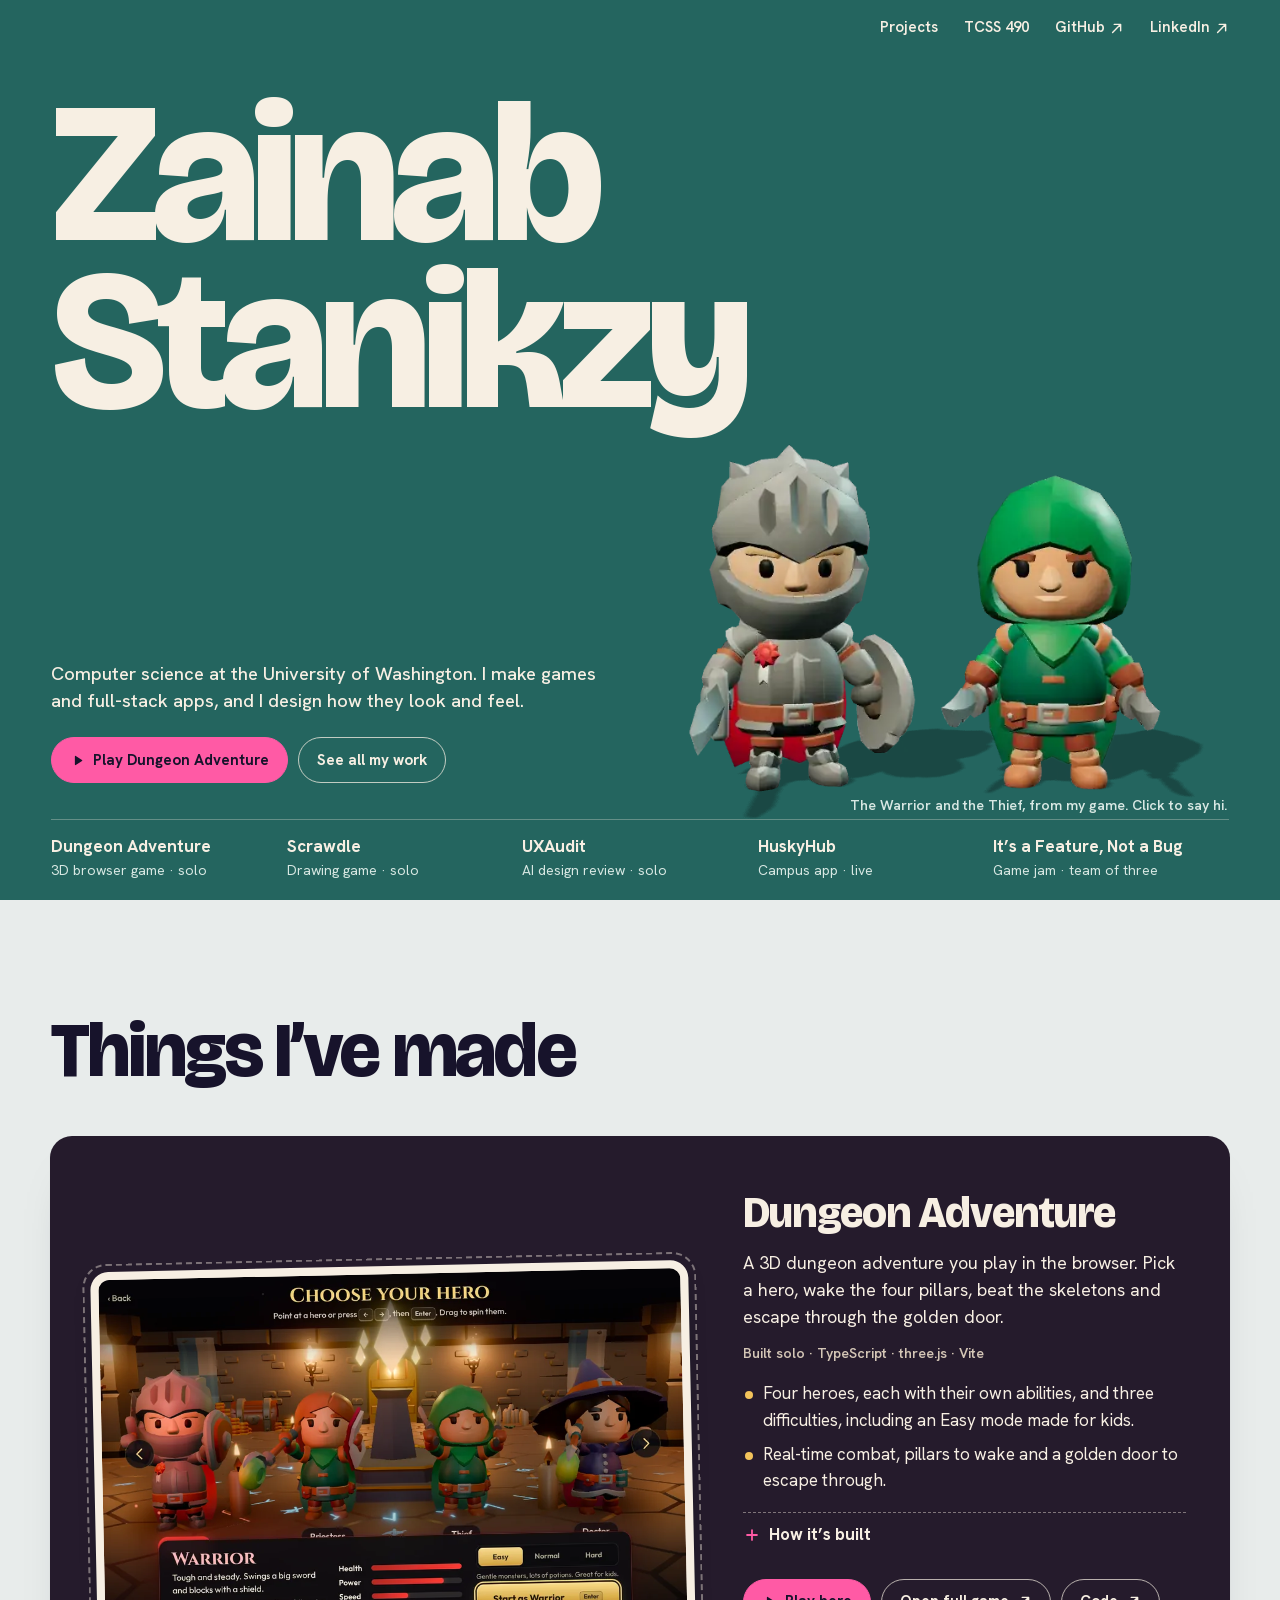
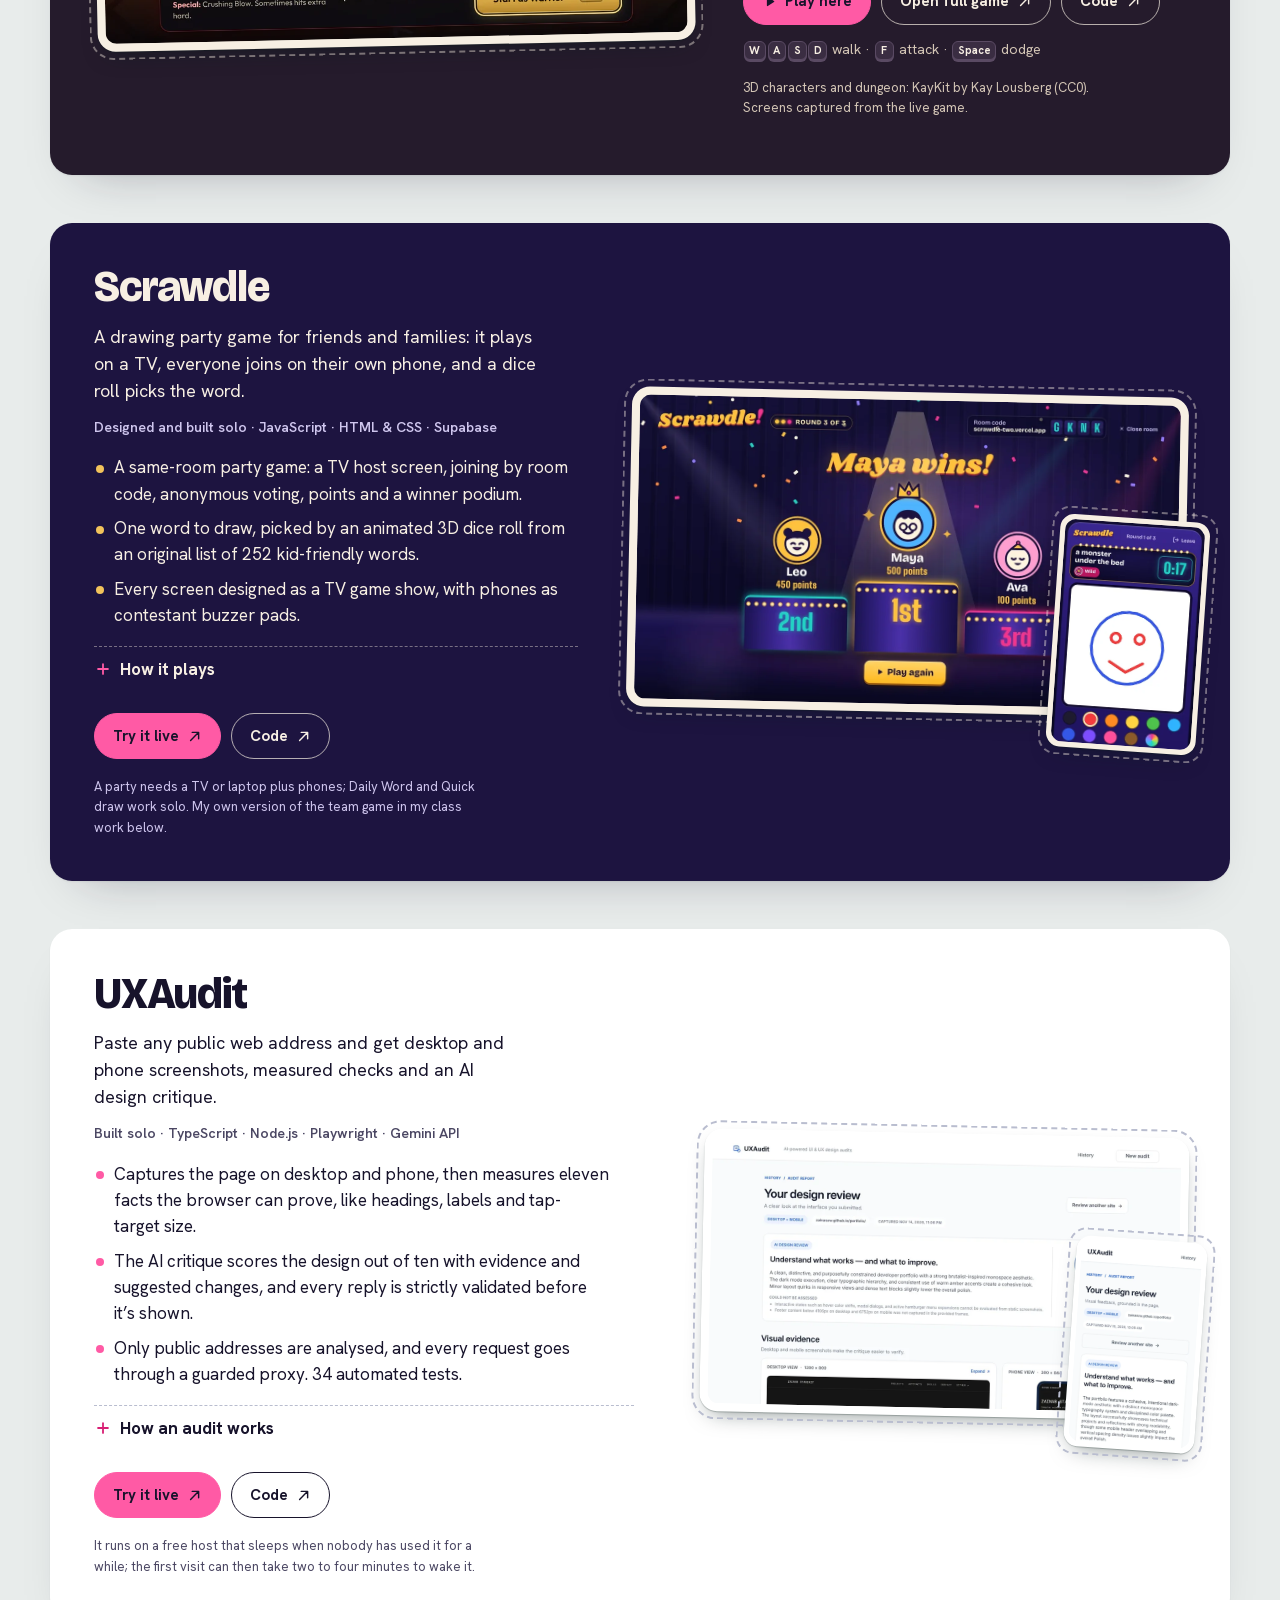
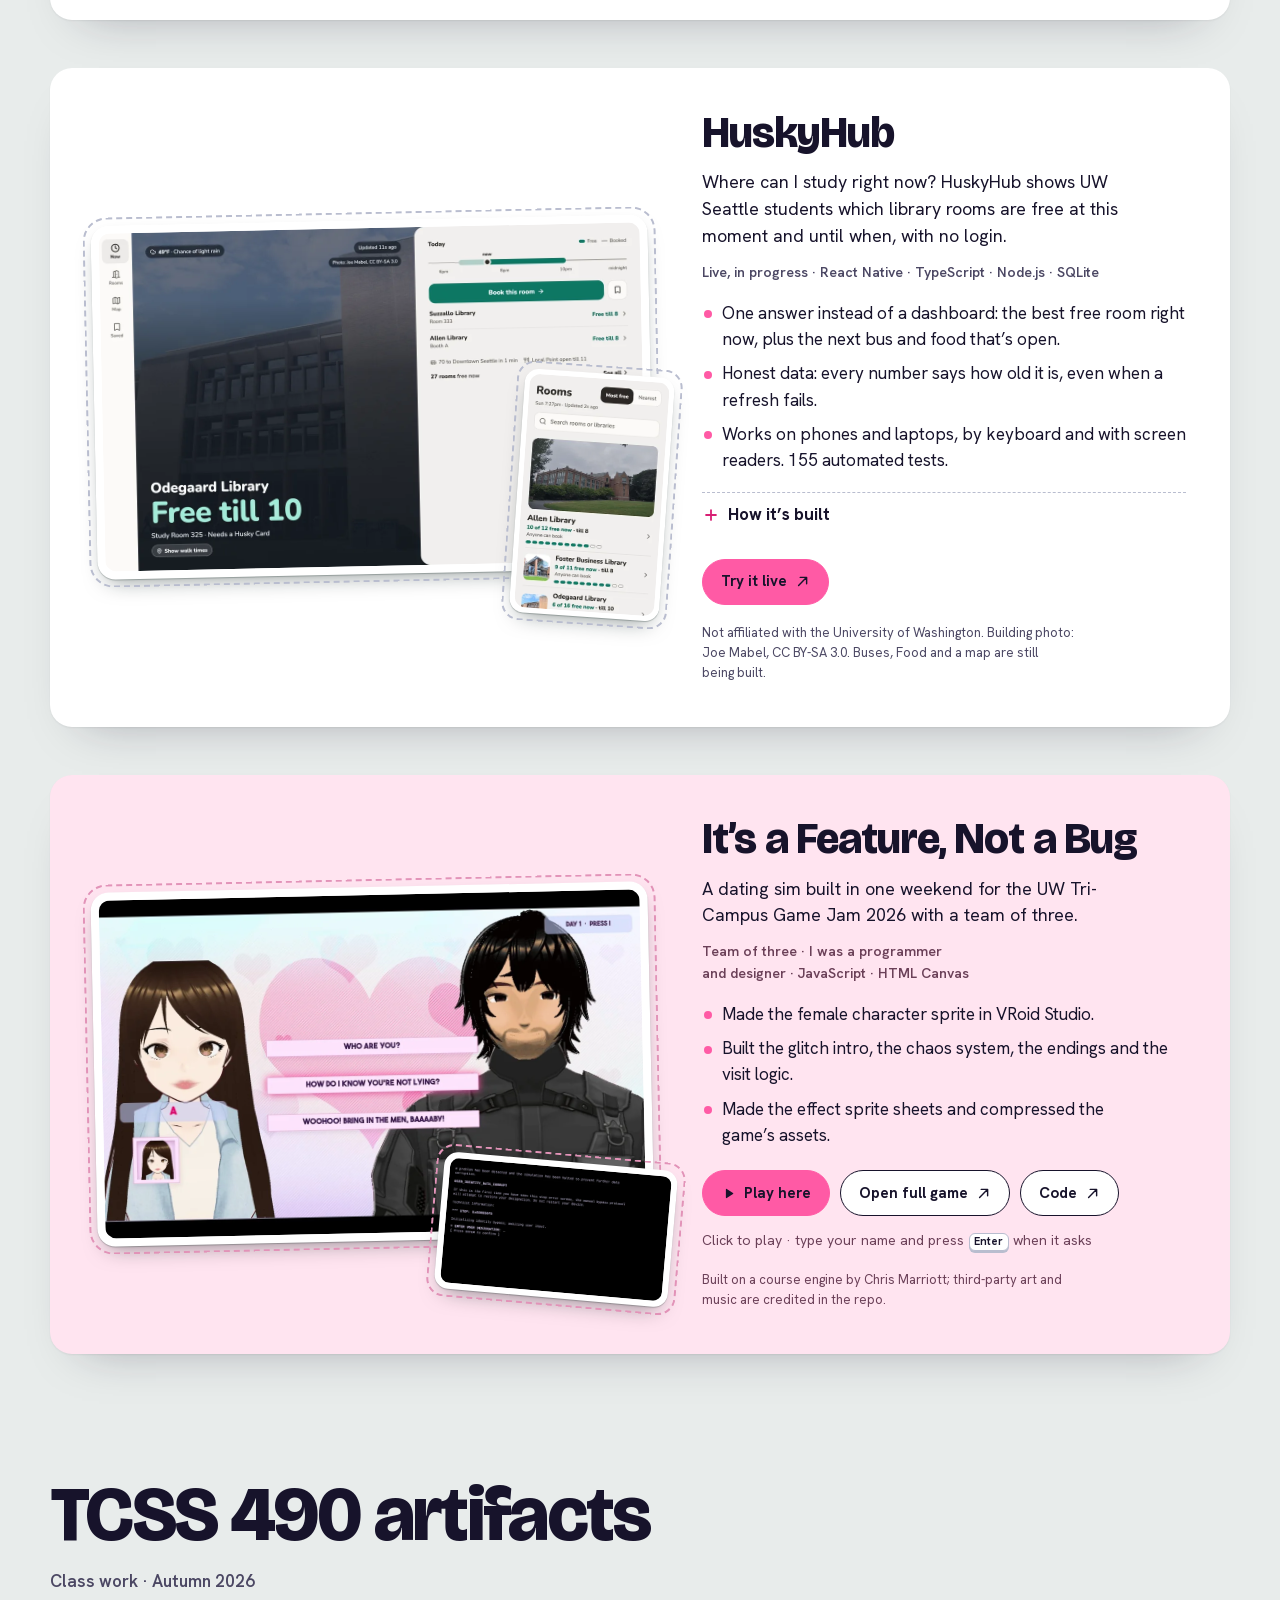
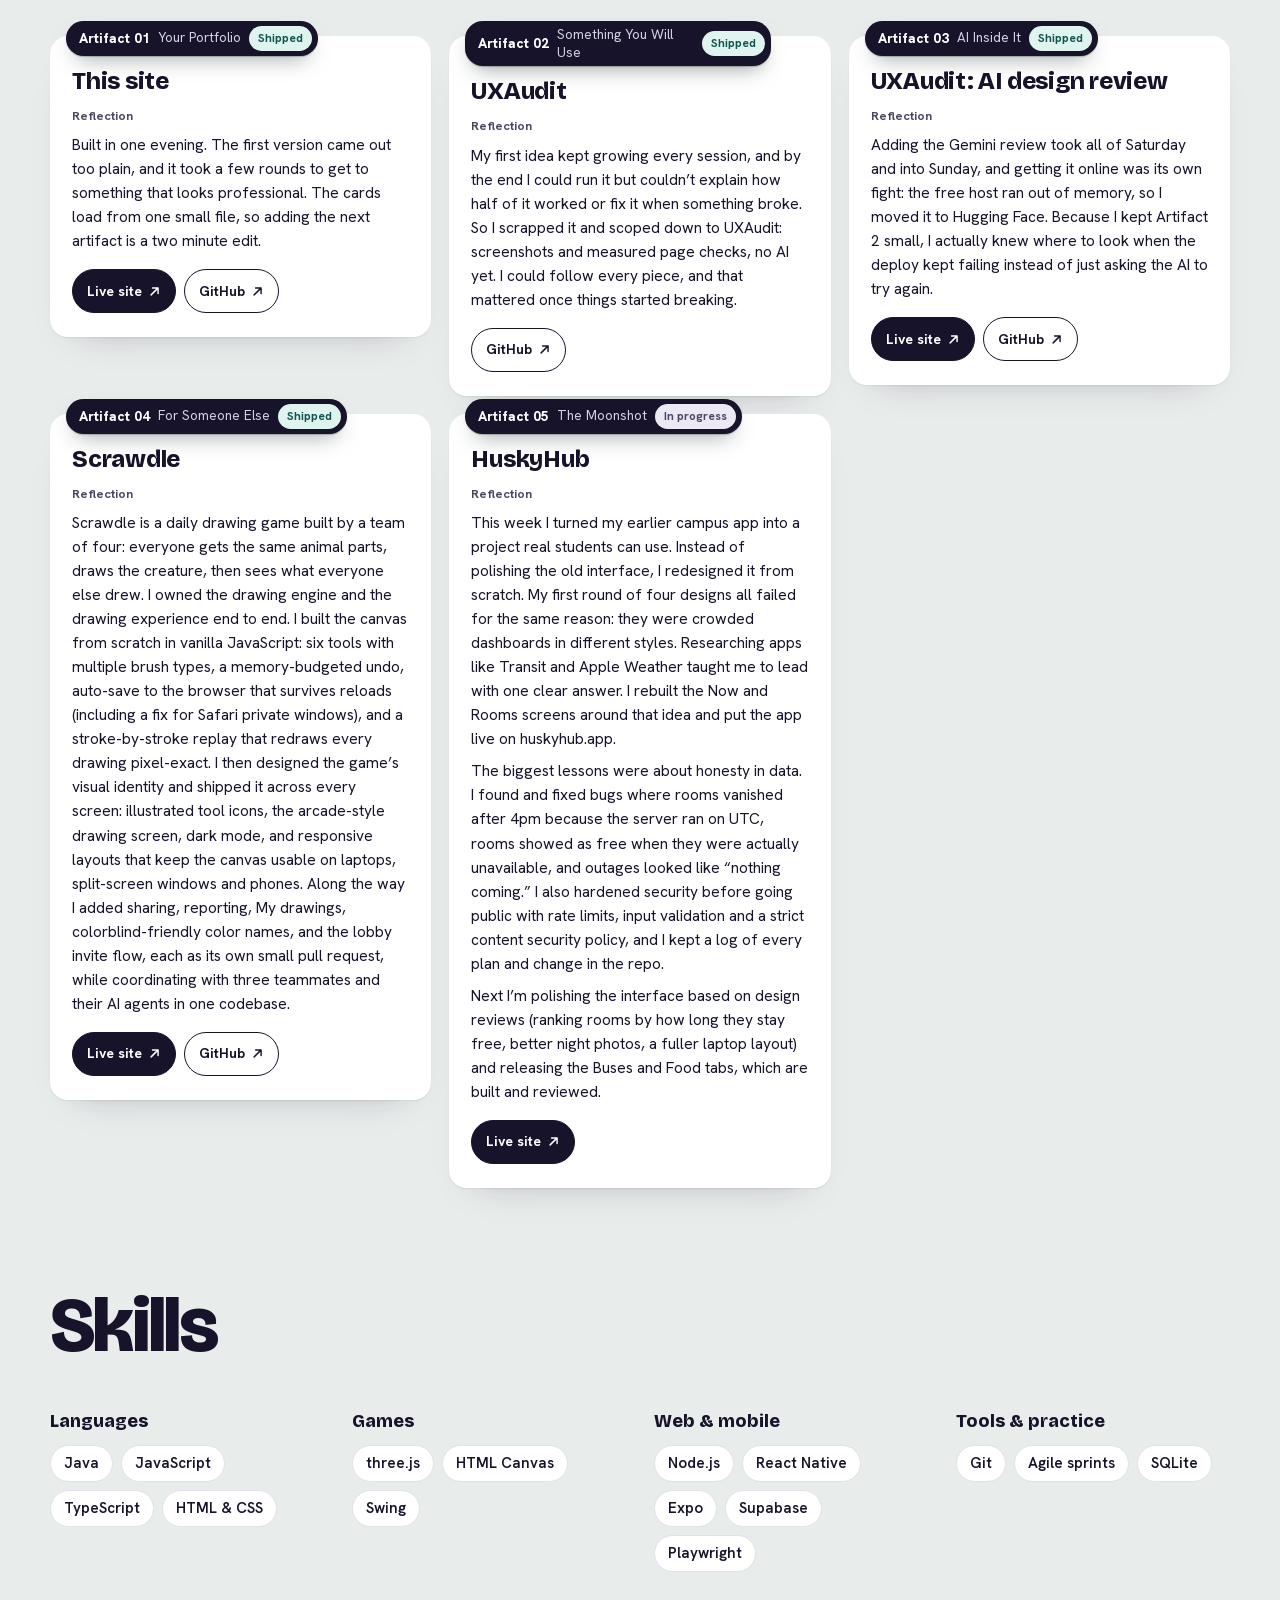
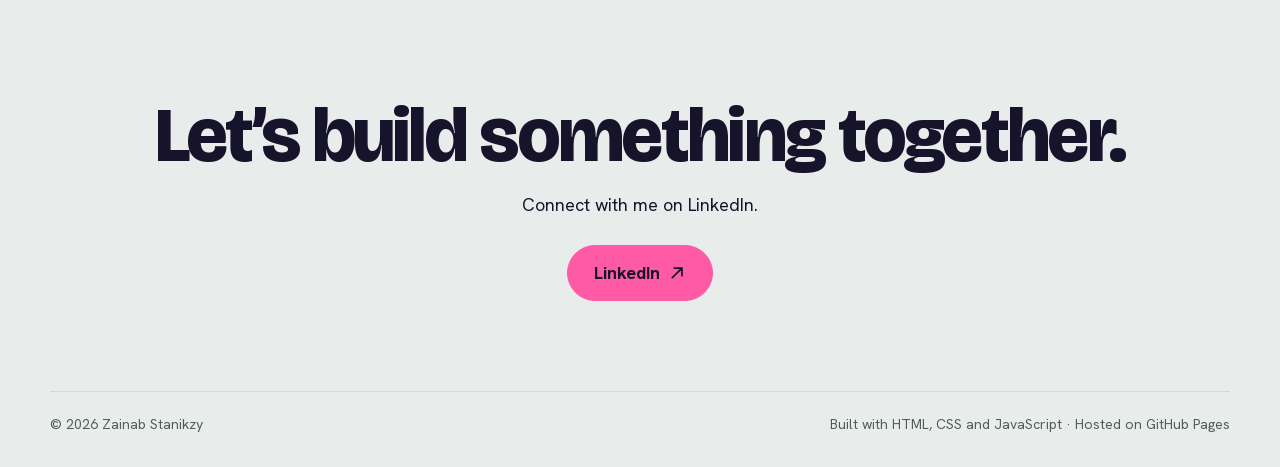
==== commit d447fe24: "Take Tetris off the page for now and apply the review fixes Tetris comes back when the game is redon" ====
--- a/index.html
+++ b/index.html
@@ -70,7 +70,6 @@
           <li><a href="#uxaudit" data-peek="images/home/uxaudit-report.webp"><b>UXAudit</b><span>AI design review&nbsp;· solo</span></a></li>
           <li><a href="#huskyhub" data-peek="images/home/huskyhub-now.webp"><b>HuskyHub</b><span>Campus app&nbsp;· live</span></a></li>
           <li><a href="#jam" data-peek="images/home/jam-choices.webp"><b>It’s a Feature, Not a Bug</b><span>Game jam&nbsp;· team of three</span></a></li>
-          <li><a href="#tetris" data-peek="images/home/tetris-pink.webp"><b>Tetris</b><span>Java game&nbsp;· team of four</span></a></li>
         </ol>
       </nav>
     </section>
@@ -220,7 +219,7 @@
           <div class="actions">
             <a class="pill pill--go" href="https://huskyhub.app" target="_blank" rel="noopener">Try it live<svg class="i" aria-hidden="true"><use href="#i-out"/></svg></a>
           </div>
-          <p class="credit">A student project, not affiliated with the University of Washington. Buses, Food and a campus map are still being built.</p>
+          <p class="credit">Not affiliated with the University of Washington. Building photo: Joe Mabel, CC BY-SA 3.0. Buses, Food and a map are still being built.</p>
         </div>
       </article>
 
@@ -263,24 +262,7 @@
         </div>
       </article>
 
-      <article class="sheet sheet--tetris sheet--flip" id="tetris" aria-labelledby="tetris-title">
-        <div class="sheet__media">
-          <figure class="cut cut--tall"><img src="images/home/tetris-pink.webp" alt="Tetris in Pink Mode: glossy pink, lilac and gold blocks with sparkles" width="530" height="640" loading="lazy"></figure>
-        </div>
-        <div class="sheet__text">
-          <h3 id="tetris-title">Tetris</h3>
-          <p class="lede">Tetris with custom themes, animated effects and multiplayer scoring, built by a team of four in Agile sprints.</p>
-          <p class="facts">Team of four&nbsp;· Java&nbsp;· Swing</p>
-          <ul class="did">
-            <li>Designed the glossy, 3D-shaded block style with sparkles.</li>
-            <li>Made Pink Mode: its own colours, animated glitter and music.</li>
-          </ul>
-          <div class="actions">
-            <a class="pill" href="https://github.com/zainasuw/group3-tetris" target="_blank" rel="noopener">Code<svg class="i" aria-hidden="true"><use href="#i-out"/></svg></a>
-          </div>
-          <p class="credit">A desktop Java game, so it can’t run in a browser. Screens captured by running it.</p>
-        </div>
-      </article>
+      <!-- Tetris is off the page for now and comes back when the game is redone. Its sheet is kept in tetris-sheet.html. -->
     </section>
 
     <section class="classwork" id="tcss490" aria-labelledby="tcss-title" tabindex="-1">
--- a/styles.css
+++ b/styles.css
@@ -266,8 +266,9 @@
   :root { --rail: 44px; }
 }
 /* Projects lands with the first screen fully behind the bar; everything else gets a little air under it */
-.js .work { scroll-margin-top: var(--rail); }
-.js :is(.sheet, .classwork, .skills, .contact, .play-phone) { scroll-margin-top: calc(var(--rail) + 16px); }
+/* nothing the page scrolls to, by link or by keyboard, lands under the bar */
+html.js { scroll-padding-top: var(--rail); }
+.js :is(.sheet, .classwork, .skills, .contact, .play-phone) { scroll-margin-top: 16px; }
 .skills:focus, .contact:focus { outline: none; box-shadow: none; }
 @media (max-width: 520px) {
   .rail { justify-content: space-between; padding: 0 6px; }
@@ -302,7 +303,7 @@
 main { overflow-x: clip; }
 .desk__nav a, .button { min-height: 44px; }
 .screen__loading { position: absolute; inset: 0; display: grid; place-content: center; padding: 24px; text-align: center; color: #d9efec; font-weight: 600; text-wrap: balance; }
-/* six names sit on one line each where there is room for them; narrower landscape windows get two rows of three */
+/* the names sit on one line each where there is room for them; narrower landscape windows wrap onto two rows */
 @media (min-width: 1000px) and (orientation: landscape), (min-width: 1101px) {
-  .index ol { grid-template-columns: repeat(6, minmax(max-content, 1fr)); }
-}
+  .index ol { grid-template-columns: repeat(5, minmax(max-content, 1fr)); }
+}
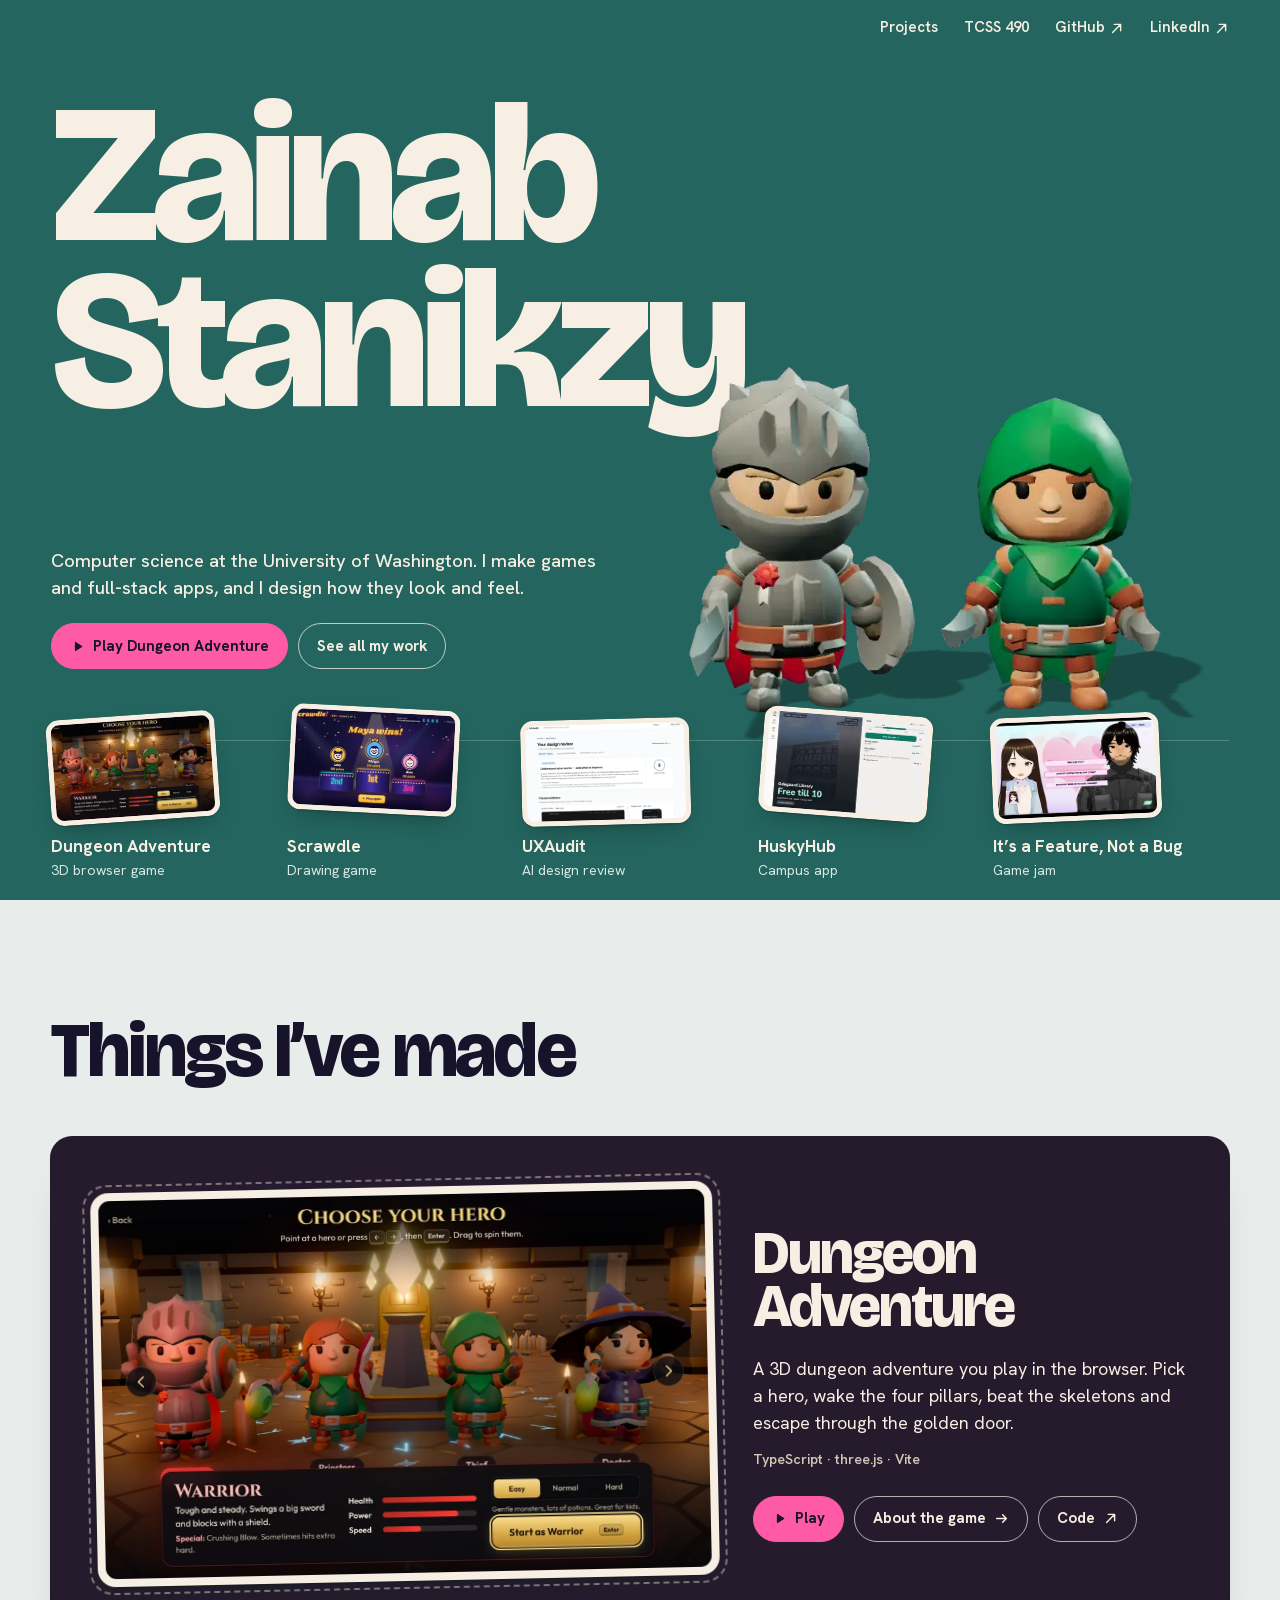
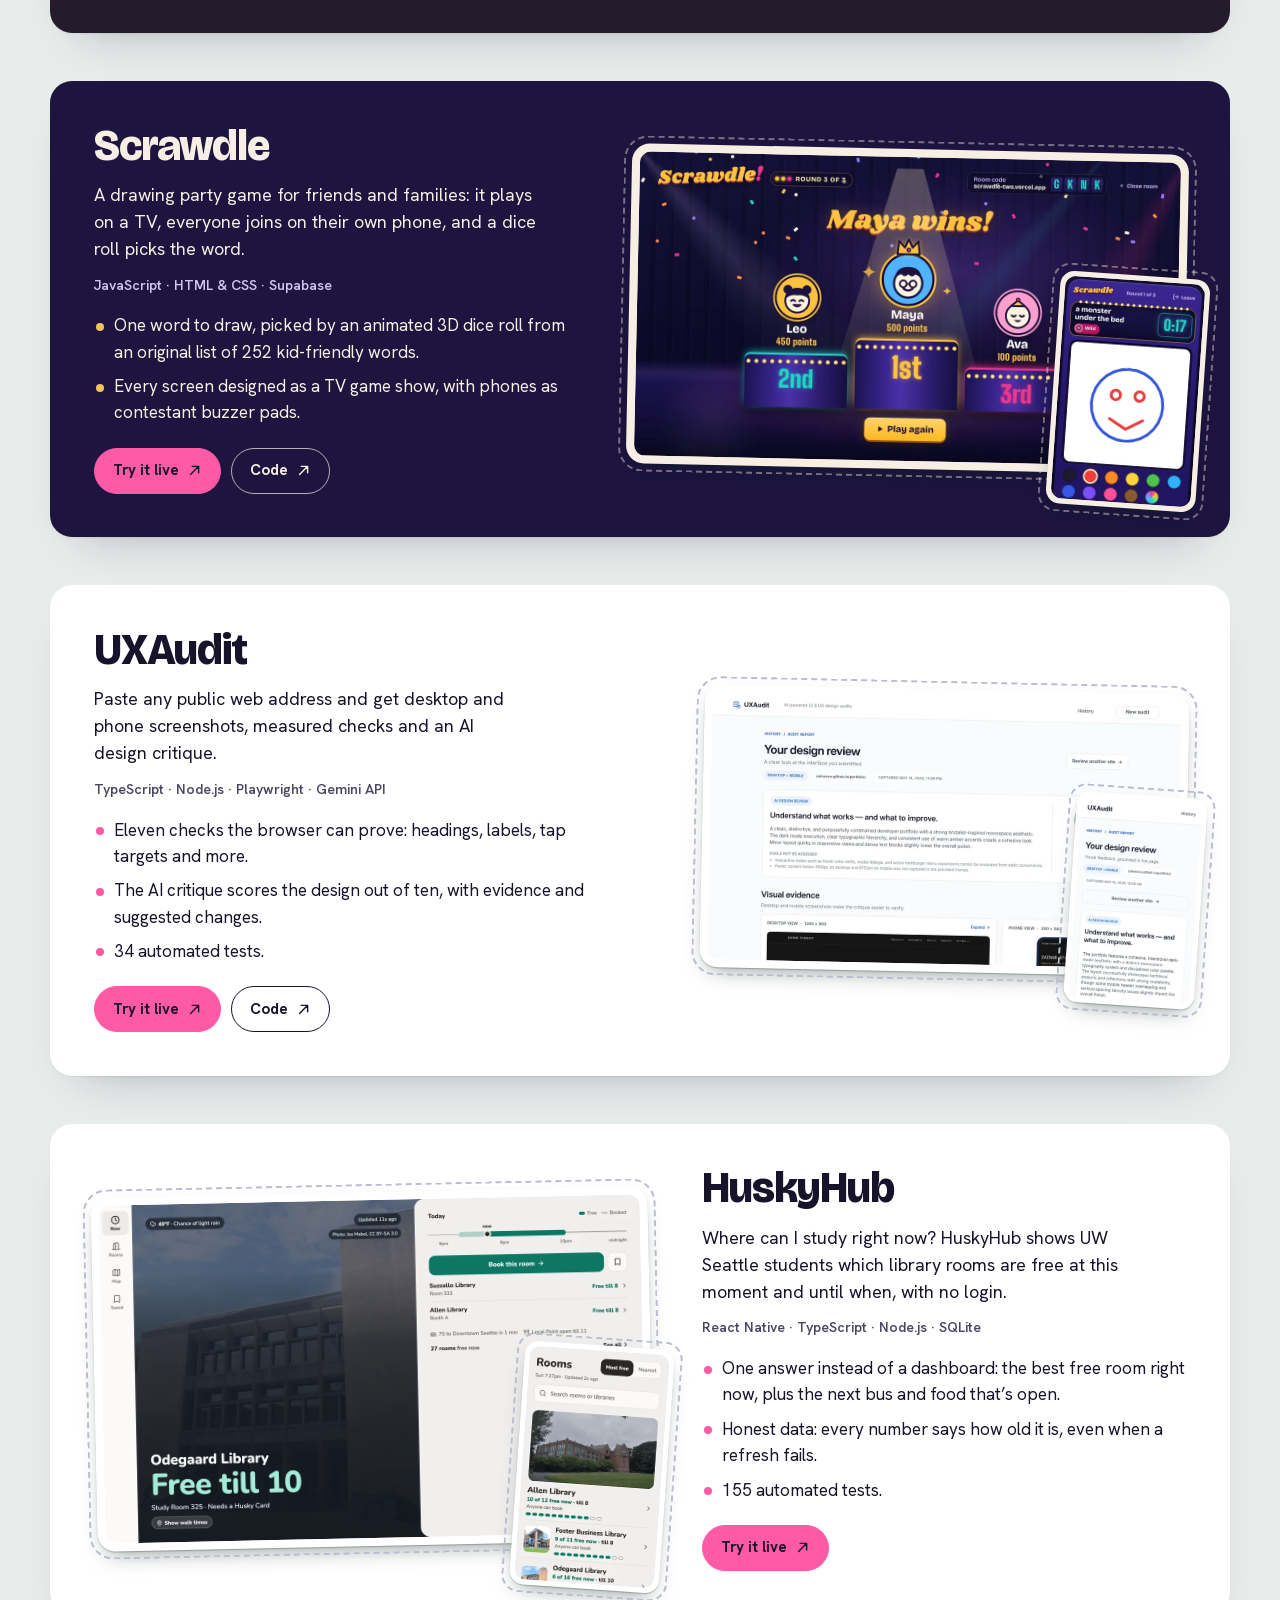
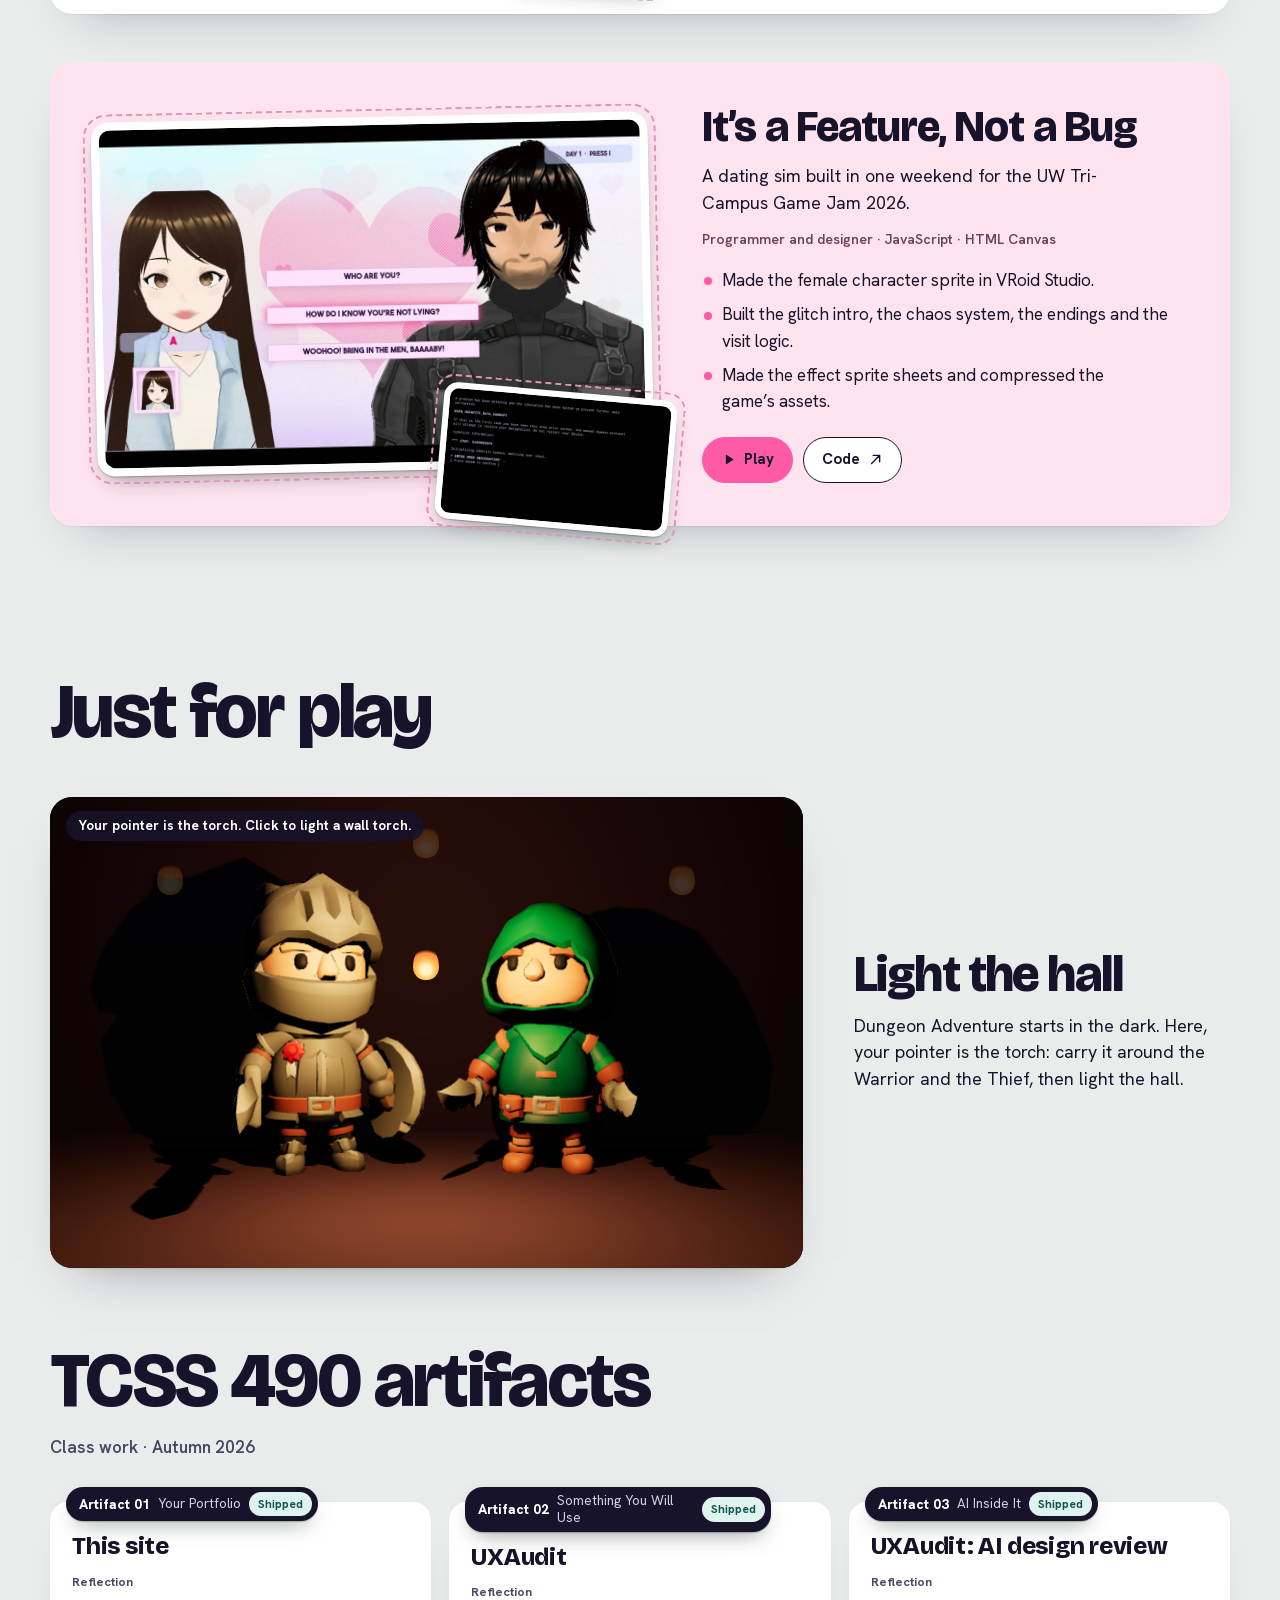
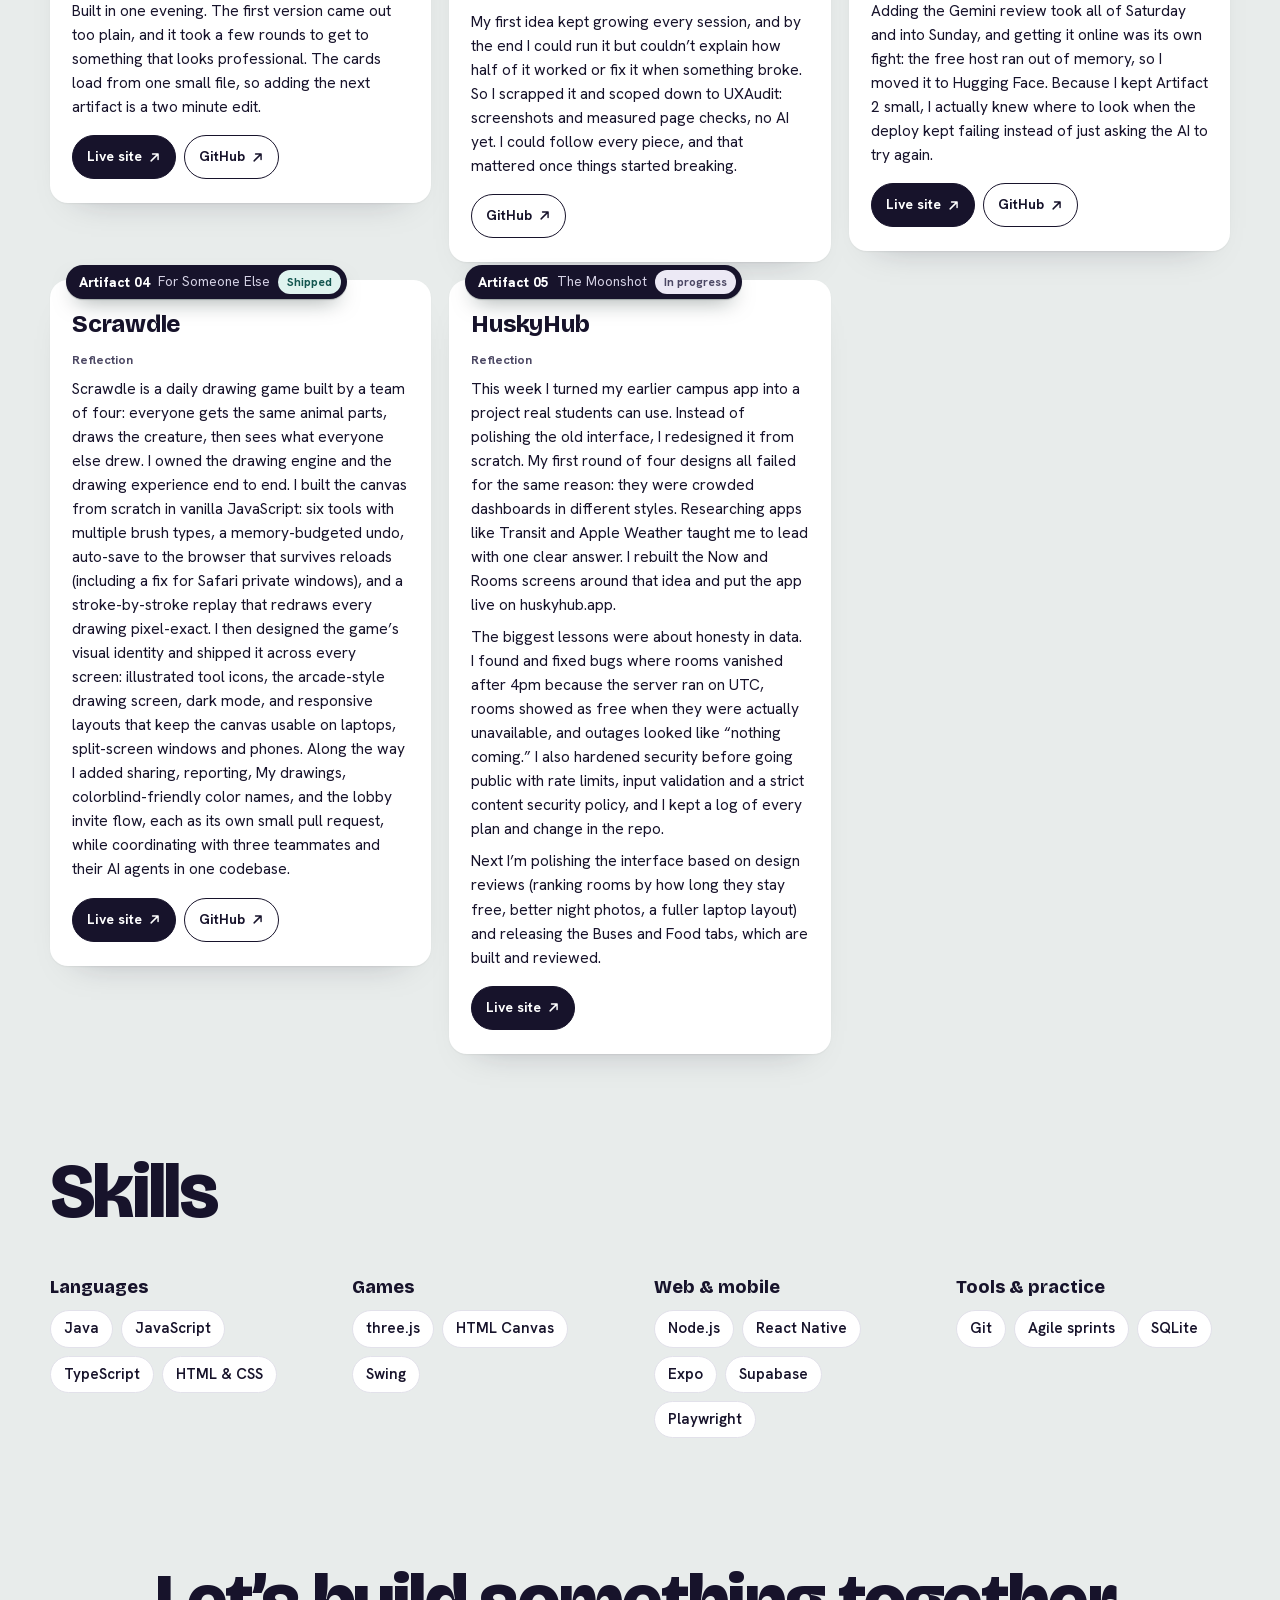
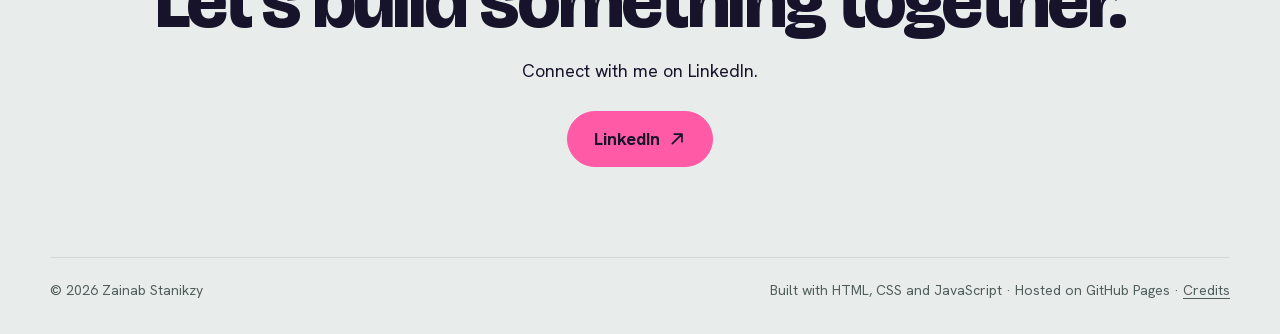
==== commit 83f62a77: "Opening sticker strip, Dungeon Adventure page, fewer words, games open in the pop-up window, toy res" ====
--- a/index.html
+++ b/index.html
@@ -29,7 +29,10 @@
     <symbol id="i-out" viewBox="0 0 20 20"><path d="M7 4.5h8.5V13M15.2 4.8 4.8 15.2" fill="none" stroke="currentColor" stroke-width="1.9" stroke-linecap="round" stroke-linejoin="round"/></symbol>
     <symbol id="i-close" viewBox="0 0 20 20"><path d="m5 5 10 10M15 5 5 15" fill="none" stroke="currentColor" stroke-width="2.2" stroke-linecap="round"/></symbol>
     <symbol id="i-key" viewBox="0 0 24 24"><rect x="2.5" y="6" width="19" height="12" rx="2.5" fill="none" stroke="currentColor" stroke-width="1.7"/><path d="M6 10h.01M9 10h.01M12 10h.01M15 10h.01M18 10h.01M7.5 14h9" fill="none" stroke="currentColor" stroke-width="1.9" stroke-linecap="round"/></symbol>
+    <symbol id="i-phone" viewBox="0 0 24 24"><rect x="7" y="2.5" width="10" height="19" rx="2.5" fill="none" stroke="currentColor" stroke-width="1.7"/><path d="M11 18.2h2" fill="none" stroke="currentColor" stroke-width="1.9" stroke-linecap="round"/></symbol>
     <symbol id="i-link" viewBox="0 0 20 20"><path d="M8.5 11.5a3 3 0 0 0 4.2 0l2.6-2.6a3 3 0 0 0-4.2-4.2l-.9.9M11.5 8.5a3 3 0 0 0-4.2 0l-2.6 2.6a3 3 0 0 0 4.2 4.2l.9-.9" fill="none" stroke="currentColor" stroke-width="1.8" stroke-linecap="round"/></symbol>
+    <symbol id="i-arrow" viewBox="0 0 20 20"><path d="M3.5 10h13M11.5 5 16.5 10l-5 5" fill="none" stroke="currentColor" stroke-width="1.9" stroke-linecap="round" stroke-linejoin="round"/></symbol>
+    <symbol id="i-full" viewBox="0 0 20 20"><path d="M4 8V4h4M12 4h4v4M16 12v4h-4M8 16H4v-4" fill="none" stroke="currentColor" stroke-width="1.9" stroke-linecap="round" stroke-linejoin="round"/></symbol>
     <symbol id="i-plus" viewBox="0 0 20 20"><path d="M10 4.5v11M4.5 10h11" fill="none" stroke="currentColor" stroke-width="2" stroke-linecap="round"/></symbol>
   </svg>
 
@@ -47,35 +50,34 @@
     <section class="hero" aria-labelledby="name">
       <h1 id="name" class="hero__name"><span>Zainab</span> <span>Stanikzy</span></h1>
 
+      <div class="hero__intro">
+        <p class="hero__role">Computer science at the University of Washington. I make games and <span class="nowrap">full-stack</span> apps, and I design how they look and feel.</p>
+        <p class="hero__actions">
+          <a class="pill pill--go" href="#dungeon" data-play="dungeon" data-touch-href="https://zainasuw.github.io/dungeon-adventure/" data-touch-label="Play Dungeon Adventure"><svg class="i" aria-hidden="true"><use href="#i-play"/></svg><span>Play Dungeon Adventure</span></a>
+          <a class="pill pill--light" href="#work">See all my work</a>
+        </p>
+      </div>
+
       <div class="hero__stage">
         <button class="heroes" type="button" aria-label="Say hi to the Warrior and the Thief from my game Dungeon Adventure">
           <img class="heroes__still" src="images/home/heroes.webp" alt="" width="820" height="466">
           <span class="heroes__turn" aria-hidden="true"></span>
         </button>
-        <p class="heroes__hint" aria-hidden="true">The Warrior and the Thief, from my game. Click to say hi.</p>
-      </div>
-
-      <div class="hero__intro">
-        <p class="hero__role">Computer science at the University of Washington. I make games and <span class="nowrap">full-stack</span> apps, and I design how they look and feel.</p>
-        <p class="hero__actions">
-          <a class="pill pill--go" href="#dungeon" data-play="dungeon" data-touch-href="#dungeon-preview" data-touch-label="See Dungeon Adventure"><svg class="i" aria-hidden="true"><use href="#i-play"/></svg><span>Play Dungeon Adventure</span></a>
-          <a class="pill pill--light" href="#work">See all my work</a>
-        </p>
       </div>
 
       <nav class="index" aria-label="Projects">
         <ol>
-          <li><a href="#dungeon" data-peek="images/home/dungeon-title.webp"><b>Dungeon Adventure</b><span>3D browser game&nbsp;· solo</span></a></li>
-          <li><a href="#scrawdle" data-peek="images/home/scrawdle-tv.webp"><b>Scrawdle</b><span>Drawing game&nbsp;· solo</span></a></li>
-          <li><a href="#uxaudit" data-peek="images/home/uxaudit-report.webp"><b>UXAudit</b><span>AI design review&nbsp;· solo</span></a></li>
-          <li><a href="#huskyhub" data-peek="images/home/huskyhub-now.webp"><b>HuskyHub</b><span>Campus app&nbsp;· live</span></a></li>
-          <li><a href="#jam" data-peek="images/home/jam-choices.webp"><b>It’s a Feature, Not a Bug</b><span>Game jam&nbsp;· team of three</span></a></li>
+          <li><a href="#dungeon"><img class="index__thumb" src="images/home/thumbs/dungeon.webp" alt="" width="400" height="250"><b>Dungeon Adventure</b><span>3D browser game</span></a></li>
+          <li><a href="#scrawdle"><img class="index__thumb" src="images/home/thumbs/scrawdle.webp" alt="" width="400" height="250"><b>Scrawdle</b><span>Drawing game</span></a></li>
+          <li><a href="#uxaudit"><img class="index__thumb" src="images/home/thumbs/uxaudit.webp" alt="" width="400" height="250"><b>UXAudit</b><span>AI design review</span></a></li>
+          <li><a href="#huskyhub"><img class="index__thumb" src="images/home/thumbs/huskyhub.webp" alt="" width="400" height="250"><b>HuskyHub</b><span>Campus app</span></a></li>
+          <li><a href="#jam"><img class="index__thumb" src="images/home/thumbs/jam.webp" alt="" width="400" height="250"><b>It’s a Feature, Not a Bug</b><span>Game jam</span></a></li>
         </ol>
       </nav>
     </section>
 
     <!-- The bar that appears once the first screen has scrolled away -->
-    <nav class="rail" aria-label="Page" inert>
+    <nav class="rail" aria-label="Page">
       <a href="#work">Projects</a>
       <a href="#tcss490">TCSS 490</a>
       <a href="#skills">Skills</a>
@@ -86,48 +88,35 @@
     <section class="work" id="work" aria-labelledby="work-title" tabindex="-1">
       <h2 id="work-title" class="section-title">Things I’ve made</h2>
 
-      <article class="sheet sheet--dungeon" id="dungeon" aria-labelledby="dungeon-title">
+      <article class="sheet sheet--dungeon sheet--scene" id="dungeon" aria-labelledby="dungeon-title">
         <div class="sheet__media">
           <figure class="cut cut--wide"><img src="images/home/dungeon-heroes.webp" alt="Dungeon Adventure’s Choose your hero screen: Warrior, Priestess, Thief and Doctor in a candle-lit crypt, with health, power and speed and three difficulties" width="960" height="600" loading="lazy"></figure>
         </div>
         <div class="sheet__text">
           <h3 id="dungeon-title">Dungeon Adventure</h3>
           <p class="lede">A 3D dungeon adventure you play in the browser. Pick a hero, wake the four pillars, beat the skeletons and escape through the golden door.</p>
-          <p class="facts">Built solo&nbsp;· TypeScript&nbsp;· three.js&nbsp;· Vite</p>
-          <ul class="did">
-            <li>Four heroes, each with their own abilities, and three difficulties, including an Easy mode made for kids.</li>
-            <li>Real-time combat, pillars to wake and a golden door to escape through.</li>
-          </ul>
-          <details class="how">
-            <summary><svg class="i" aria-hidden="true"><use href="#i-plus"/></svg>How it’s built</summary>
-            <ul>
-              <li>Rendered with three.js, with ambient occlusion and post-processing for the candle-lit crypt.</li>
-              <li>3D models compressed with meshopt through glTF-Transform, so the whole game loads in a few megabytes.</li>
-              <li>TypeScript and Vite, deployed to GitHub Pages by a GitHub Actions workflow on every push.</li>
+          <p class="facts">TypeScript&nbsp;· three.js&nbsp;· Vite</p>
+          <div class="play-desk">
+            <div class="actions">
+              <a class="pill pill--go" href="https://zainasuw.github.io/dungeon-adventure/" target="_blank" rel="noopener" data-play="dungeon"><svg class="i" aria-hidden="true"><use href="#i-play"/></svg>Play</a>
+              <a class="pill pill--story" href="dungeon-adventure/">About the game<svg class="i i--in" aria-hidden="true"><use href="#i-arrow"/></svg></a>
+              <button class="pill pill--icon only-playing" type="button" data-fullscreen title="Fullscreen"><svg class="i" aria-hidden="true"><use href="#i-full"/></svg><span class="vh">Fullscreen</span></button>
+              <a class="pill pill--icon only-playing" href="https://zainasuw.github.io/dungeon-adventure/" target="_blank" rel="noopener" title="Open full game"><svg class="i" aria-hidden="true"><use href="#i-out"/></svg><span class="vh">Open full game</span></a>
+              <a class="pill only-resting" href="https://github.com/zainasuw/dungeon-adventure" target="_blank" rel="noopener">Code<svg class="i" aria-hidden="true"><use href="#i-out"/></svg></a>
+            </div>
+          </div>
+          <div class="play-phone" id="dungeon-preview">
+            <ul class="strip" aria-label="Screens from Dungeon Adventure">
+              <li><img src="images/home/dungeon-title.webp" alt="Title screen" width="1120" height="700" loading="lazy"></li>
+              <li><img src="images/home/dungeon-play.webp" alt="The Warrior in the first hall of the crypt" width="960" height="600" loading="lazy"></li>
             </ul>
-          </details>
-          <div class="play-desk">
-            <div class="actions">
-              <button class="pill pill--go" type="button" data-play="dungeon"><svg class="i" aria-hidden="true"><use href="#i-play"/></svg>Play here</button>
-              <a class="pill" href="https://zainasuw.github.io/dungeon-adventure/" target="_blank" rel="noopener">Open full game<svg class="i" aria-hidden="true"><use href="#i-out"/></svg></a>
+            <div class="actions">
+              <a class="pill pill--go" href="https://zainasuw.github.io/dungeon-adventure/" target="_blank" rel="noopener"><svg class="i" aria-hidden="true"><use href="#i-play"/></svg>Play it<svg class="i" aria-hidden="true"><use href="#i-out"/></svg></a>
+              <a class="pill" href="dungeon-adventure/">About the game</a>
               <a class="pill" href="https://github.com/zainasuw/dungeon-adventure" target="_blank" rel="noopener">Code<svg class="i" aria-hidden="true"><use href="#i-out"/></svg></a>
             </div>
-            <p class="keys"><kbd>W</kbd><kbd>A</kbd><kbd>S</kbd><kbd>D</kbd> walk · <kbd>F</kbd> attack · <kbd>Space</kbd> dodge</p>
-          </div>
-          <div class="play-phone" id="dungeon-preview">
-            <p class="kbd-note"><svg class="i i--lg" aria-hidden="true"><use href="#i-key"/></svg><span><b>Playing needs a keyboard.</b> Open this page on a computer to play it right here. Meanwhile, here’s what it looks like.</span></p>
-            <ul class="strip" aria-label="Screens from Dungeon Adventure">
-              <li><img src="images/home/dungeon-title.webp" alt="Title screen" width="1120" height="700" loading="lazy"><span>Title screen</span></li>
-              <li><img src="images/home/dungeon-heroes.webp" alt="Choose your hero: Warrior, Priestess, Thief and Doctor, with health, power and speed" width="960" height="600" loading="lazy"><span>Choose your hero</span></li>
-              <li><img src="images/home/dungeon-play.webp" alt="The Warrior in the first hall of the crypt" width="960" height="600" loading="lazy"><span>In the first hall</span></li>
-            </ul>
-            <div class="actions">
-              <button class="pill pill--go" type="button" data-copy="#dungeon"><svg class="i" aria-hidden="true"><use href="#i-link"/></svg><span>Copy link for later</span></button>
-              <a class="pill" href="https://github.com/zainasuw/dungeon-adventure" target="_blank" rel="noopener">Code<svg class="i" aria-hidden="true"><use href="#i-out"/></svg></a>
-            </div>
             <p class="copied" role="status" aria-live="polite"></p>
           </div>
-          <p class="credit">3D characters and dungeon: KayKit by Kay Lousberg (CC0). Screens captured from the live game.</p>
         </div>
       </article>
 
@@ -139,27 +128,15 @@
         <div class="sheet__text">
           <h3 id="scrawdle-title">Scrawdle</h3>
           <p class="lede">A drawing party game for friends and families: it plays on a TV, everyone joins on their own phone, and a dice roll picks the word.</p>
-          <p class="facts">Designed and built solo&nbsp;· JavaScript&nbsp;· HTML &amp; CSS&nbsp;· Supabase</p>
-          <ul class="did">
-            <li>A same-room party game: a TV host screen, joining by room code, anonymous voting, points and a winner podium.</li>
+          <p class="facts">JavaScript&nbsp;· HTML &amp; CSS&nbsp;· Supabase</p>
+          <ul class="did">
             <li>One word to draw, picked by an animated 3D dice roll from an original list of 252 kid-friendly words.</li>
             <li>Every screen designed as a TV game show, with phones as contestant buzzer pads.</li>
           </ul>
-          <details class="how">
-            <summary><svg class="i" aria-hidden="true"><use href="#i-plus"/></svg>How it plays</summary>
-            <ol>
-              <li>Host a game on a TV or laptop. The screen shows a room code and a QR code.</li>
-              <li>Everyone joins on their own phone and picks a name.</li>
-              <li>A die rolls onto the stage, lands on a category, and the word flips onto the board.</li>
-              <li>Everyone draws it on their phone before the clock runs out.</li>
-              <li>The TV shows every drawing with no names, everyone votes, and points are revealed.</li>
-            </ol>
-          </details>
           <div class="actions">
             <a class="pill pill--go" href="https://scrawdle-two.vercel.app" target="_blank" rel="noopener">Try it live<svg class="i" aria-hidden="true"><use href="#i-out"/></svg></a>
             <a class="pill" href="https://github.com/zainasuw/scrawdle" target="_blank" rel="noopener">Code<svg class="i" aria-hidden="true"><use href="#i-out"/></svg></a>
           </div>
-          <p class="credit">A party needs a TV or laptop plus phones; Daily Word and Quick draw work solo. My own version of the team game in my class work below.</p>
         </div>
       </article>
 
@@ -171,55 +148,36 @@
         <div class="sheet__text">
           <h3 id="ux-title">UXAudit</h3>
           <p class="lede">Paste any public web address and get desktop and phone screenshots, measured checks and an AI design critique.</p>
-          <p class="facts">Built solo&nbsp;· TypeScript&nbsp;· Node.js&nbsp;· Playwright&nbsp;· Gemini API</p>
-          <ul class="did">
-            <li>Captures the page on desktop and phone, then measures eleven facts the browser can prove, like headings, labels and tap-target size.</li>
-            <li>The AI critique scores the design out of ten with evidence and suggested changes, and every reply is strictly validated before it’s shown.</li>
-            <li>Only public addresses are analysed, and every request goes through a guarded proxy. 34 automated tests.</li>
-          </ul>
-          <details class="how">
-            <summary><svg class="i" aria-hidden="true"><use href="#i-plus"/></svg>How an audit works</summary>
-            <ol>
-              <li>The address is checked: only public http and https sites are accepted.</li>
-              <li>A sandboxed Chromium opens the page at 1280 × 800 and 390 × 844, scrolls it and captures it.</li>
-              <li>The page is measured in the browser: title, language, headings, image descriptions, link names, form labels and more.</li>
-              <li>The screenshots and measurements go to Gemini; its reply must match a strict shape before the report appears.</li>
-            </ol>
-          </details>
+          <p class="facts">TypeScript&nbsp;· Node.js&nbsp;· Playwright&nbsp;· Gemini API</p>
+          <ul class="did">
+            <li>Eleven checks the browser can prove: headings, labels, tap targets and more.</li>
+            <li>The AI critique scores the design out of ten, with evidence and suggested changes.</li>
+            <li>34 automated tests.</li>
+          </ul>
           <div class="actions">
             <a class="pill pill--go" href="https://cvdvnu-uxaudit.hf.space" target="_blank" rel="noopener">Try it live<svg class="i" aria-hidden="true"><use href="#i-out"/></svg></a>
             <a class="pill" href="https://github.com/zainasuw/uxaudit" target="_blank" rel="noopener">Code<svg class="i" aria-hidden="true"><use href="#i-out"/></svg></a>
           </div>
-          <p class="credit">It runs on a free host that sleeps when nobody has used it for a while; the first visit can then take two to four minutes to wake it.</p>
         </div>
       </article>
 
       <article class="sheet sheet--hub" id="huskyhub" aria-labelledby="husky-title">
         <div class="sheet__media">
-          <figure class="cut cut--wide"><img src="images/home/huskyhub-now.webp" srcset="images/home/huskyhub-now.webp 1120w, images/home/huskyhub-now-1600.webp 1600w" sizes="(max-width: 760px) 90vw, (orientation: portrait) and (max-width: 1100px) 90vw, 560px" alt="HuskyHub’s Now screen on a laptop: Odegaard Library, free till 10, with today’s timeline, a Book this room button and two backup rooms" width="1120" height="700" loading="lazy"></figure>
+          <figure class="cut cut--wide"><img src="images/home/huskyhub-now.webp" srcset="images/home/huskyhub-now.webp 1120w, images/home/huskyhub-now-1600.webp 1600w" sizes="(max-width: 760px) 90vw, (orientation: portrait) and (max-width: 1100px) 90vw, 560px" alt="HuskyHub’s Now screen on a laptop: Odegaard Library, free till 10, with today’s timeline, a Book this room button and two backup rooms. Building photo: Joe Mabel, CC BY-SA 3.0" width="1120" height="700" loading="lazy"></figure>
           <figure class="cut cut--phone"><img src="images/home/huskyhub-phone.webp" srcset="images/home/huskyhub-phone-320.webp 320w, images/home/huskyhub-phone.webp 560w" sizes="(max-width: 760px) 30vw, (orientation: portrait) and (max-width: 1100px) 30vw, 150px" alt="The Rooms screen on a phone: libraries ranked by how many rooms are free now" width="560" height="933" loading="lazy"></figure>
         </div>
         <div class="sheet__text">
           <h3 id="husky-title">HuskyHub</h3>
           <p class="lede">Where can I study right now? HuskyHub shows UW Seattle students which library rooms are free at this moment and until when, with no login.</p>
-          <p class="facts">Live, in progress&nbsp;· React Native&nbsp;· TypeScript&nbsp;· Node.js&nbsp;· SQLite</p>
+          <p class="facts">React Native&nbsp;· TypeScript&nbsp;· Node.js&nbsp;· SQLite</p>
           <ul class="did">
             <li>One answer instead of a dashboard: the best free room right now, plus the next bus and food that’s open.</li>
             <li>Honest data: every number says how old it is, even when a refresh fails.</li>
-            <li>Works on phones and laptops, by keyboard and with screen readers. 155 automated tests.</li>
-          </ul>
-          <details class="how">
-            <summary><svg class="i" aria-hidden="true"><use href="#i-plus"/></svg>How it’s built</summary>
-            <ul>
-              <li>The backend (Node 22, TypeScript, Hono and SQLite) runs on Fly.io and regularly checks library room grids, UW library and dining pages, OneBusAway and the National Weather Service.</li>
-              <li>The site is a static Expo web export on Cloudflare, served with a strict security policy.</li>
-              <li>No accounts and no personal data. Only the site can call the API, and requests are rate-limited and validated.</li>
-            </ul>
-          </details>
+            <li>155 automated tests.</li>
+          </ul>
           <div class="actions">
             <a class="pill pill--go" href="https://huskyhub.app" target="_blank" rel="noopener">Try it live<svg class="i" aria-hidden="true"><use href="#i-out"/></svg></a>
           </div>
-          <p class="credit">Not affiliated with the University of Washington. Building photo: Joe Mabel, CC BY-SA 3.0. Buses, Food and a map are still being built.</p>
         </div>
       </article>
 
@@ -230,8 +188,8 @@
         </div>
         <div class="sheet__text">
           <h3 id="jam-title">It’s a Feature, Not a Bug</h3>
-          <p class="lede">A dating sim built in one weekend for the UW Tri-Campus Game Jam 2026 with a team of three.</p>
-          <p class="facts">Team of three&nbsp;· I was a programmer and designer&nbsp;· JavaScript&nbsp;· HTML Canvas</p>
+          <p class="lede">A dating sim built in one weekend for the UW Tri-Campus Game Jam 2026.</p>
+          <p class="facts">Programmer and designer&nbsp;· JavaScript&nbsp;· HTML Canvas</p>
           <ul class="did">
             <li>Made the female character sprite in VRoid Studio.</li>
             <li>Built the glitch intro, the chaos system, the endings and the visit logic.</li>
@@ -239,18 +197,18 @@
           </ul>
           <div class="play-desk">
             <div class="actions">
-              <button class="pill pill--go" type="button" data-play="jam"><svg class="i" aria-hidden="true"><use href="#i-play"/></svg>Play here</button>
-              <a class="pill" href="https://la-petite-baleine.github.io/TriCampusJam2026/" target="_blank" rel="noopener">Open full game<svg class="i" aria-hidden="true"><use href="#i-out"/></svg></a>
-              <a class="pill" href="https://github.com/zainasuw/TriCampusJam2026" target="_blank" rel="noopener">Code<svg class="i" aria-hidden="true"><use href="#i-out"/></svg></a>
-            </div>
-            <p class="keys">Click to play · type your name and press <kbd>Enter</kbd> when it asks</p>
+              <a class="pill pill--go" href="https://la-petite-baleine.github.io/TriCampusJam2026/" target="_blank" rel="noopener" data-play="jam"><svg class="i" aria-hidden="true"><use href="#i-play"/></svg>Play</a>
+              <button class="pill pill--icon only-playing" type="button" data-fullscreen title="Fullscreen"><svg class="i" aria-hidden="true"><use href="#i-full"/></svg><span class="vh">Fullscreen</span></button>
+              <a class="pill pill--icon only-playing" href="https://la-petite-baleine.github.io/TriCampusJam2026/" target="_blank" rel="noopener" title="Open full game"><svg class="i" aria-hidden="true"><use href="#i-out"/></svg><span class="vh">Open full game</span></a>
+              <a class="pill only-resting" href="https://github.com/zainasuw/TriCampusJam2026" target="_blank" rel="noopener">Code<svg class="i" aria-hidden="true"><use href="#i-out"/></svg></a>
+            </div>
           </div>
           <div class="play-phone" id="jam-preview">
-            <p class="kbd-note"><svg class="i i--lg" aria-hidden="true"><use href="#i-key"/></svg><span><b>Playing needs a keyboard</b>: the game asks you to type your name. Open this page on a computer to play it right here.</span></p>
+            <p class="phone-note">Best played on a computer.</p>
             <ul class="strip" aria-label="Screens from It’s a Feature, Not a Bug">
-              <li><img src="images/home/jam-title.webp" alt="Title screen: Dating Simulator! It’s a Romance, Not a Bug" width="960" height="540" loading="lazy"><span>Title screen</span></li>
-              <li><img src="images/home/jam-intro.webp" alt="The PerfectMatch intro, glitching: error, match overflow" width="960" height="540" loading="lazy"><span>The glitch intro</span></li>
-              <li><img src="images/home/jam-name.webp" alt="A stop screen asking for your name" width="960" height="540" loading="lazy"><span>Where it asks your name</span></li>
+              <li><img src="images/home/jam-title.webp" alt="Title screen: Dating Simulator! It’s a Romance, Not a Bug" width="960" height="540" loading="lazy"></li>
+              <li><img src="images/home/jam-intro.webp" alt="The PerfectMatch intro, glitching: error, match overflow" width="960" height="540" loading="lazy"></li>
+              <li><img src="images/home/jam-name.webp" alt="A stop screen asking for your name" width="960" height="540" loading="lazy"></li>
             </ul>
             <div class="actions">
               <button class="pill pill--go" type="button" data-copy="#jam"><svg class="i" aria-hidden="true"><use href="#i-link"/></svg><span>Copy link for later</span></button>
@@ -258,11 +216,30 @@
             </div>
             <p class="copied" role="status" aria-live="polite"></p>
           </div>
-          <p class="credit">Built on a course engine by Chris Marriott; third-party art and music are credited in the repo.</p>
-        </div>
-      </article>
-
-      <!-- Tetris is off the page for now and comes back when the game is redone. Its sheet is kept in tetris-sheet.html. -->
+        </div>
+      </article>
+
+      <!-- Tetris returns when the game is redone. -->
+    </section>
+
+    <!-- Things made only to be played with -->
+    <section class="toys" id="toys" aria-labelledby="toys-title" tabindex="-1">
+      <h2 id="toys-title" class="section-title">Just for play</h2>
+      <article class="toy" aria-labelledby="torch-title">
+        <div class="torch" id="torch" tabindex="0" role="application" aria-label="A dark hall with the Warrior and the Thief. Move the torch with the pointer or the arrow keys, and press Enter or click to light a wall torch. Light all three.">
+          <span class="torch__wall" aria-hidden="true"></span>
+          <span class="torch__floor" aria-hidden="true"></span>
+          <span class="torch__heroes torch__heroes--dark" aria-hidden="true"></span>
+          <span class="torch__heroes torch__heroes--lit" aria-hidden="true"></span>
+          <span class="torch__flame" aria-hidden="true"></span>
+          <p class="torch__say" role="status"></p>
+        </div>
+        <div class="toy__text">
+          <h3 id="torch-title">Light the hall</h3>
+          <p class="lede">Dungeon Adventure starts in the dark. Here, your pointer is the torch: carry it around the Warrior and the Thief, then light the hall.</p>
+          <p class="actions"><button class="pill" type="button" id="torch-reset" hidden>Blow them out</button></p>
+        </div>
+      </article>
     </section>
 
     <section class="classwork" id="tcss490" aria-labelledby="tcss-title" tabindex="-1">
@@ -291,15 +268,17 @@
 
   <footer class="foot">
     <p>© 2026 Zainab Stanikzy</p>
-    <p>Built with HTML, CSS and JavaScript · Hosted on GitHub Pages</p>
+    <p>Built with HTML, CSS and JavaScript · Hosted on GitHub Pages · <a class="foot__link" href="credits.html">Credits</a></p>
   </footer>
 
+
   <!-- The game window: a live game, loaded only when someone asks to play -->
-  <dialog class="screen" id="game" aria-labelledby="game-title">
+  <dialog class="screen" id="game" aria-labelledby="game-title" tabindex="-1">
     <div class="screen__bar">
-      <p class="screen__title"><span id="game-title">Game</span><span class="screen__hint" id="game-hint"></span></p>
-      <a class="pill pill--quiet" id="game-full" href="#" target="_blank" rel="noopener">Open full game<svg class="i" aria-hidden="true"><use href="#i-out"/></svg></a>
-      <button class="pill pill--close" type="button" data-close><svg class="i" aria-hidden="true"><use href="#i-close"/></svg>Close game</button>
+      <p class="screen__title vh"><span id="game-title">Game</span><span id="game-hint"></span></p>
+      <button class="pill pill--quiet pill--icon" type="button" id="game-fs" title="Fullscreen"><svg class="i" aria-hidden="true"><use href="#i-full"/></svg><span class="vh">Fullscreen</span></button>
+      <a class="pill pill--quiet pill--icon" id="game-full" href="#" target="_blank" rel="noopener" title="Open full game"><svg class="i" aria-hidden="true"><use href="#i-out"/></svg><span class="vh">Open full game</span></a>
+      <button class="pill pill--close pill--icon" type="button" data-close title="Close (Esc)"><svg class="i" aria-hidden="true"><use href="#i-close"/></svg><span class="vh">Close game</span></button>
     </div>
     <div class="screen__glass"><div class="screen__frame" id="game-frame"></div></div>
   </dialog>
--- a/styles.css
+++ b/styles.css
@@ -24,7 +24,8 @@
   --ease: cubic-bezier(.16, 1, .3, 1);
 }
 * { box-sizing: border-box; margin: 0; padding: 0; }
-html { -webkit-text-size-adjust: 100%; scroll-behavior: smooth; scrollbar-color: var(--teal) var(--desk); }
+html.smooth { scroll-behavior: smooth; }
+html { -webkit-text-size-adjust: 100%; scrollbar-color: var(--teal) var(--desk); }
 body { background: var(--desk); color: var(--ink); font-family: "Hanken Grotesk", system-ui, sans-serif; font-weight: 400; font-size: 17px; line-height: 1.55; -webkit-font-smoothing: antialiased; }
 ::selection { background: var(--pink); color: var(--ink); }
 a { color: inherit; text-underline-offset: 3px; }
@@ -78,8 +79,6 @@
 .index span { font-size: 14px; color: var(--cream-soft); text-wrap: balance; }
 .nowrap { white-space: nowrap; }
 .index a:hover b { text-decoration: underline; text-decoration-thickness: 2px; text-underline-offset: 4px; }
-.peek { position: fixed; left: 0; top: 0; z-index: 20; width: 300px; height: auto; padding: 7px; background: #fff; border-radius: 16px; box-shadow: var(--shadow-up); pointer-events: none; opacity: 0; transform: translate(-50%, calc(-100% - 22px)) rotate(-3deg) scale(.9); transition: opacity .25s, transform .35s var(--ease); }
-.peek.is-on { opacity: 1; transform: translate(-50%, calc(-100% - 22px)) rotate(-3deg) scale(1); }
 
 /* Below the first screen: sticker sheets laid on the desk */
 .work, .classwork, .skills, .contact { width: min(1180px, 100% - 2 * var(--m)); margin: 0 auto; }
@@ -201,7 +200,140 @@
 .contact__title { font-family: "Bricolage Grotesque", sans-serif; font-weight: 800; font-variation-settings: "opsz" 96; font-size: clamp(40px, 6vw, 88px); line-height: .95; letter-spacing: -.035em; color: var(--ink); text-wrap: balance; }
 .contact p { margin: 18px 0 26px; font-size: 18px; }
 
-/* The game window */
+
+/* Tall screens (phones, upright tablets): name, heroes, intro and index stack in reading order */
+@media (max-width: 760px), (orientation: portrait) and (max-width: 1100px) {
+  .hero { display: flex; flex-direction: column; min-height: 0; padding-top: calc(var(--bar) + 8px); }
+  .hero__name { font-size: clamp(56px, 19vw, 150px); margin-top: 1vh; }
+  .hero__stage { margin: -3vw -4vw 0 auto; width: min(100%, 680px); }
+  .heroes__hint { position: static; margin-top: 2px; text-align: right; padding-right: 4vw; font-size: 13px; }
+  .hero__intro { padding: 18px 0 26px; }
+  .hero__actions .pill { flex: 1 1 auto; justify-content: center; }
+  .index ol { grid-template-columns: 1fr; }
+  .index li + li { border-top: 1px solid rgba(247, 239, 227, .2); }
+  .index a { min-height: 60px; padding: 12px 0; flex-direction: row; align-items: baseline; justify-content: space-between; gap: 12px; }
+  .index span { text-align: right; }
+  }
+@media (max-width: 520px) {
+  .hero__stage { margin-top: 0; }
+  .index a { flex-direction: column; align-items: flex-start; gap: 2px; }
+  .index span { text-align: left; }
+}
+@media (max-width: 760px), (orientation: portrait) and (max-width: 1100px) {
+  .desk__nav a { padding: 0 9px; font-size: 14.5px; }
+  .sheet { grid-template-columns: 1fr; padding: 20px 18px 24px; border-radius: 18px; }
+  .sheet--flip .sheet__media { order: 0; }
+  .sheet__media { margin-bottom: 14px; }
+  .sheet__media:has(.cut--phone, .cut--inset) { margin-bottom: max(26px, 7vw); }
+  .cut--phone { width: 30%; right: -2%; bottom: -10%; }
+  .cut--inset { width: 44%; right: -2%; bottom: -10%; }
+  .cut--tall { margin-left: 10%; }
+  .actions .pill { flex: 1 1 auto; justify-content: center; }
+}
+@media (prefers-reduced-motion: reduce) {
+  html, html.smooth { scroll-behavior: auto; }
+  .pill { transition: none; }
+}
+
+/* The bar that appears after the first screen: slim and quiet, in the first screen's teal and cream */
+.rail { position: fixed; inset: 0 0 auto 0; z-index: 15; display: flex; align-items: center; justify-content: flex-end; gap: 2px; height: var(--rail); padding: 0 calc(var(--gutter) - 10px); background: var(--teal); color: var(--cream); transform: translateY(-110%); transition: transform .3s var(--ease); }
+/* it also slides in whenever the keyboard reaches one of its links, so Tab never skips it */
+.rail.is-on, .rail:focus-within { transform: none; }
+.rail:not(.is-on):not(:focus-within) { pointer-events: none; }
+.rail a { display: inline-flex; align-items: center; height: var(--rail); padding: 0 10px; font-weight: 500; font-size: 14px; text-decoration: none; white-space: nowrap; color: var(--cream-soft); }
+.rail a:hover, .rail a[aria-current="true"] { color: var(--cream); }
+@media (hover: hover) {
+  .rail a:hover { text-decoration: underline; text-decoration-thickness: 1px; text-underline-offset: 5px; }
+}
+.rail a[aria-current="true"] { font-weight: 700; text-decoration: underline; text-decoration-thickness: 1.5px; text-underline-offset: 5px; }
+.rail a:focus-visible { outline-color: var(--cream); outline-offset: -3px; box-shadow: none; }
+@media (pointer: coarse) {
+  :root { --rail: 44px; }
+}
+/* Projects lands with the first screen fully behind the bar; everything else gets a little air under it */
+/* nothing the page scrolls to, by link or by keyboard, lands under the bar */
+html.js { scroll-padding-top: var(--rail); }
+.js :is(.sheet, .classwork, .skills, .contact, .play-phone) { scroll-margin-top: 16px; }
+.skills:focus, .contact:focus { outline: none; box-shadow: none; }
+@media (max-width: 520px) {
+  .rail { justify-content: space-between; padding: 0 6px; }
+}
+@media (prefers-reduced-motion: reduce) {
+  .rail, .how summary .i, .desk__nav a { transition: none; }
+}
+
+/* Scrawdle's sheet: the game show's stage purple, with its marquee gold */
+.sheet--scrawdle { --sheet: #1d1440; --sheet-ink: #f7efe3; --sheet-soft: #cfc6ee; --sheet-cut: rgba(247, 239, 227, .42); }
+.sheet--scrawdle .pill:not(.pill--go) { background: transparent; color: #f7efe3; border-color: rgba(247, 239, 227, .7); }
+.sheet--scrawdle .pill:not(.pill--go):hover { background: #f7efe3; color: #1d1440; }
+.sheet--scrawdle .cut { background: #f7efe3; }
+.sheet--scrawdle .did li::before { background: #f2c35b; }
+.sheet--scrawdle .how summary .i { color: var(--pink); }
+/* the first screen's project index */
+@media (min-width: 761px) and (orientation: landscape), (min-width: 1101px) {
+  .index ol { grid-template-columns: repeat(3, minmax(0, 1fr)); }
+  .index a { padding-right: 20px; }
+  .hero__intro { max-width: 40rem; }
+  /* Scrawdle's screen sits on the right, in the same wider column the other sheets give theirs */
+  .sheet--scrawdle { grid-template-columns: 1fr 1.15fr; }
+}
+/* a sticker's cut line may reach past the page edge on upright tablets; it never makes the page scroll sideways */
+main { overflow-x: clip; }
+.desk__nav a, .button { min-height: 44px; }
+/* the names sit on one line each where there is room for them; narrower landscape windows wrap onto two rows */
+@media (min-width: 1000px) and (orientation: landscape), (min-width: 1101px) {
+  .index ol { grid-template-columns: repeat(5, minmax(max-content, 1fr)); }
+}
+/* the heroes' focus ring stays inside the first screen instead of being cut at its edge */
+.heroes:focus-visible { outline-offset: -8px; box-shadow: inset 0 0 0 5px #fff; }
+
+/* ---- Play in place: the still screen grows where it stands and becomes the game ---- */
+.vh { position: absolute; width: 1px; height: 1px; overflow: hidden; clip-path: inset(50%); white-space: nowrap; }
+.sheet.is-playing { grid-template-columns: 1fr; row-gap: 14px; padding-block: 18px 20px; }
+.sheet.is-playing .sheet__media { justify-self: center; width: min(100%, var(--stage-w, 100%)); margin: 0; }
+.sheet.is-playing .cut--wide { transform: none; box-shadow: var(--shadow-up); }
+.sheet.is-playing .cut--wide > img { width: 100%; height: auto; aspect-ratio: var(--stage-ar); object-fit: cover; position: relative; z-index: 2; transition: opacity .4s var(--ease); }
+.sheet.is-playing .cut--inset, .sheet.is-playing .cut--phone { display: none; }
+.live { position: absolute; inset: 8px; border-radius: 11px; overflow: hidden; background: #0d0a14; }
+.live iframe { position: absolute; left: 0; top: 0; border: 0; transform-origin: 0 0; transform: scale(var(--gs, 1)); }
+/* the hand-over: still, then the game's own opening screen, then the game itself */
+.live__opening { position: absolute; inset: 0; width: 100%; height: 100%; object-fit: cover; z-index: 1; border-radius: 0; opacity: 0; filter: brightness(.86) saturate(.9); }
+/* the opening screen is simply there, dimmed, under the still; only the still fades, so nothing shows through */
+.cut--wide.is-opening .live__opening { opacity: 1; }
+.cut--wide.is-opening > img { opacity: 0; pointer-events: none; }
+/* when the game is ready the dimmed opening screen fades away and the lights come up on the real thing */
+.cut--wide.is-live .live__opening { opacity: 0; pointer-events: none; transition: opacity .4s var(--ease); }
+.cut--wide.is-live > img { opacity: 0; pointer-events: none; }
+/* a label tab on the sticker's top edge says what is happening, like the tabs on the class-work cards */
+.live__note { position: absolute; z-index: 3; left: 14px; top: -15px; padding: 6px 13px; border-radius: 18px; background: var(--ink); color: #fff; font-size: 13.5px; font-weight: 700; line-height: 1.3; box-shadow: var(--shadow); }
+.live__note a { color: #fff; }
+/* while it wakes, the cut line around the sticker breathes */
+@keyframes waking { 50% { opacity: .35; } }
+.cut--wide.is-waking::before { animation: waking 1.4s ease-in-out infinite; }
+/* while it plays, the sheet keeps only what you need: its name and keys on the left, the way out on the right */
+.sheet.is-playing .sheet__text { display: grid; grid-template-columns: minmax(0, 1fr) auto; column-gap: 22px; align-items: center; width: min(100%, var(--stage-w, 100%)); justify-self: center; }
+.sheet.is-playing .sheet__text > :not(h3):not(.play-desk) { display: none; }
+.sheet.is-playing .sheet__text h3 { grid-column: 1; grid-row: 1; font-size: clamp(22px, 2vw, 28px); }
+.sheet.is-playing .play-desk { display: contents; }
+.sheet.is-playing .play-desk .keys { grid-column: 1; grid-row: 2; margin: 4px 0 0; text-wrap: balance; }
+.sheet.is-playing .play-desk .actions { grid-column: 2; grid-row: 1 / span 2; margin: 0; flex-wrap: nowrap; }
+/* the motion: everything travels together; the old words leave first and the new row arrives last */
+::view-transition-group(*) { animation-duration: .6s; animation-timing-function: cubic-bezier(.22, 1, .36, 1); }
+::view-transition-old(*), ::view-transition-new(*) { height: 100%; object-fit: none; object-position: top; }
+::view-transition-old(stage), ::view-transition-new(stage) { object-fit: cover; object-position: center; }
+::view-transition-old(root), ::view-transition-new(root) { animation-duration: .2s; }
+@keyframes words-out { to { opacity: 0; } }
+@keyframes words-in { from { opacity: 0; transform: translateY(6px); } }
+::view-transition-old(stage-text) { animation: words-out .06s ease-out both; height: auto; object-fit: none; object-position: left top; }
+::view-transition-new(stage-text) { animation: words-in .22s .3s ease-out both; height: auto; object-fit: none; object-position: left top; }
+:root[data-vt="out"]::view-transition-group(*) { animation-duration: .38s; }
+:root[data-vt="out"]::view-transition-new(stage-text) { animation-delay: .16s; }
+@media (prefers-reduced-motion: reduce) {
+  .sheet.is-playing .cut--wide > img, .live__opening { transition: none; }
+  .cut--wide.is-waking::before { animation: none; }
+}
+
+/* ---- The game window (the first screen's Play button) ---- */
 .screen { margin: auto; padding: 0; border: 0; background: transparent; max-width: none; max-height: none; overflow: visible; }
 .screen::backdrop { background: rgba(14, 30, 28, .72); backdrop-filter: blur(3px); }
 .screen__bar { display: flex; align-items: center; gap: 10px; margin-bottom: 10px; color: #fff; }
@@ -216,94 +348,258 @@
 .screen__glass { padding: 12px; border-radius: 22px; background: #111; box-shadow: 0 30px 80px -20px rgba(0, 0, 0, .6); }
 .screen__frame { width: var(--gw, 960px); height: var(--gh, 600px); --fw: 960px; --fh: 600px; overflow: hidden; border-radius: 10px; background: #000; position: relative; }
 .screen__frame iframe { position: absolute; left: 0; top: 0; width: var(--fw); height: var(--fh); border: 0; transform-origin: 0 0; transform: scale(var(--gs, 1)); }
-
-/* Tall screens (phones, upright tablets): name, heroes, intro and index stack in reading order */
+body:has(dialog[open]) { overflow: hidden; } /* the page stays put behind the game window */
+.screen__loading { position: absolute; inset: 0; display: grid; place-content: center; padding: 24px; text-align: center; color: #d9efec; font-weight: 600; text-wrap: balance; }
+.screen__loading a { color: #fff; }
+.screen:focus { outline: none; box-shadow: none; }
+.screen__frame:focus-visible { outline: 3px solid #fff; outline-offset: 3px; box-shadow: none; }
+.screen__hint { width: 0; min-width: 100%; }
+.screen__glass.has-keys { outline: 3px solid var(--pink); outline-offset: 2px; }
+/* a word left on a resting sticker after a game could not load */
+.cut--wide > .live__note { transform: none; }
+
+/* ================= The slice: opening, one project scene, and its story ================= */
+/* Opening: each project is there as its own sticker, pressed along the bottom of the field, big enough to read */
+.index ol { align-items: end; }
+.index__thumb { width: clamp(96px, min(13.2vw, 21vh), 208px); max-width: 100%; height: auto; aspect-ratio: 16 / 10; object-fit: cover; padding: 5px; background: var(--cream); border-radius: 13px; box-shadow: var(--shadow); margin: 0 0 12px; transform: rotate(-4deg); transform-origin: 50% 85%; transition: transform .45s var(--ease), box-shadow .45s var(--ease); }
+.index li:nth-child(2) .index__thumb { transform: rotate(3deg) translateY(-8px); }
+.index li:nth-child(3) .index__thumb { transform: rotate(-1.5deg) translateY(4px); }
+.index li:nth-child(4) .index__thumb { transform: rotate(4.5deg) translateY(-4px); }
+.index li:nth-child(5) .index__thumb { transform: rotate(-2.5deg); }
+.index a:hover .index__thumb, .index a:focus-visible .index__thumb { transform: rotate(0) translateY(-12px) scale(1.1); box-shadow: var(--shadow-up); }
+.index a { padding-top: 0; margin-top: -26px; } /* the stickers overlap the hairline, as if stuck over it */
+@media (min-width: 1000px) and (orientation: landscape), (min-width: 1101px) { .hero__intro { padding-bottom: calc(3vh + 44px); } }
+.index { border-top-color: rgba(247, 239, 227, .22); }
+/* the heroes' caption is a quiet tab that shows when you are near them, and never sits on them */
+.hero .heroes__hint { right: 2%; bottom: auto; top: -4%; pointer-events: none; padding: 6px 12px; border-radius: 18px; background: rgba(23, 19, 43, .5); color: var(--cream); opacity: 0; transition: opacity .3s; }
+.heroes:hover + .heroes__hint, .heroes:focus-visible + .heroes__hint { opacity: 1; }
+/* depth: the name slides behind the heroes as the pointer moves */
+.hero__name { translate: calc(var(--px, 0) * -26px) calc(var(--py, 0) * -12px); transition: translate .6s var(--ease); }
+.hero__stage { translate: none; }
+@media (min-width: 1000px) and (orientation: landscape) { .hero__name { font-size: clamp(64px, min(15.5vw, 22vh), 250px); } }
 @media (max-width: 760px), (orientation: portrait) and (max-width: 1100px) {
-  .hero { display: flex; flex-direction: column; min-height: 0; padding-top: calc(var(--bar) + 8px); }
-  .hero__name { font-size: clamp(56px, 19vw, 150px); margin-top: 1vh; }
-  .hero__stage { margin: -3vw -4vw 0 auto; width: min(100%, 680px); }
-  .heroes__hint { position: static; margin-top: 2px; text-align: right; padding-right: 4vw; font-size: 13px; }
-  .hero__intro { padding: 18px 0 26px; }
-  .hero__actions .pill { flex: 1 1 auto; justify-content: center; }
-  .index ol { grid-template-columns: 1fr; }
-  .index li + li { border-top: 1px solid rgba(247, 239, 227, .2); }
-  .index a { min-height: 60px; padding: 12px 0; flex-direction: row; align-items: baseline; justify-content: space-between; gap: 12px; }
-  .index span { text-align: right; }
-  .peek { display: none; }
-}
-@media (max-width: 520px) {
-  .hero__stage { margin-top: 0; }
-  .index a { flex-direction: column; align-items: flex-start; gap: 2px; }
-  .index span { text-align: left; }
-}
+  .index a { margin-top: 0; padding: 10px 0; display: grid; grid-template-columns: 96px minmax(0, 1fr); column-gap: 14px; align-items: center; }
+  .index__thumb, .index li:nth-child(n) .index__thumb { grid-row: 1 / span 2; width: 96px; margin: 0; transform: rotate(-2deg); }
+  .index a b { align-self: end; } .index a span { align-self: start; text-align: left; }
+  .hero .heroes__hint { position: static; opacity: 1; background: none; padding: 0 4vw 0 0; }
+}
+@media (min-width: 761px) and (max-width: 999px) and (orientation: landscape) {
+  .index a { margin-top: 0; padding: 8px 12px 8px 0; display: grid; grid-template-columns: 84px minmax(0, 1fr); column-gap: 12px; align-items: center; min-height: 0; }
+  .index__thumb, .index li:nth-child(n) .index__thumb { grid-row: 1 / span 2; width: 84px; margin: 0; transform: rotate(-2deg); }
+  .index a b { align-self: end; } .index a span { align-self: start; }
+  .hero__name { font-size: clamp(56px, min(14vw, 20vh), 200px); }
+}
+
+/* A project as a scene, not a card: the screen runs large and off the sheet's edge, and the name crosses it at poster size */
+.sheet--scene { display: grid; grid-template-columns: repeat(12, minmax(0, 1fr)); column-gap: clamp(24px, 3vw, 48px); row-gap: 0; align-items: center; padding: clamp(32px, 4vw, 56px) clamp(22px, 3.4vw, 48px); overflow: visible; }
+.sheet--scene .sheet__media { grid-column: 1 / span 7; grid-row: 1; margin: 0; }
+.sheet--scene .cut--wide { transform: rotate(-1.2deg); }
+.sheet--scene .sheet__text { grid-column: 8 / -1; grid-row: 1; position: relative; z-index: 2; display: block; }
+.sheet--scene .sheet__text h3 { font-size: clamp(44px, 4.7vw, 84px); line-height: .88; letter-spacing: -.035em; text-wrap: balance; }
+.sheet--scene .sheet__text .lede { margin-top: clamp(16px, 1.8vw, 26px); }
+.sheet--scene .sheet__text .facts { margin-top: 12px; }
+.sheet--scene .play-desk { margin-top: clamp(18px, 2vw, 28px); }
+.sheet--scene .actions { margin-top: 0; }
+/* the keys and the full-game link belong to playing, not to the resting page */
+.sheet:not(.is-playing) .play-desk .keys, .sheet:not(.is-playing) .only-playing { display: none; }
+.sheet.is-playing .only-resting, .sheet.is-playing .pill--story { display: none; }
+.pill--story { background: transparent; }
+.i--in { transition: transform .3s var(--ease); }
+.pill--story:hover .i--in { transform: translateX(3px); }
+/* while it plays, the scene steps back into the plain playing layout */
+.sheet--scene.is-playing { grid-template-columns: 1fr; padding: 18px clamp(22px, 3.4vw, 48px) 20px; }
+.sheet--scene.is-playing .sheet__media { grid-column: 1; grid-row: auto; margin-left: 0; }
+.sheet--scene.is-playing .sheet__text { grid-column: 1; grid-row: auto; grid-template-columns: minmax(0, 1fr) auto; height: auto; row-gap: 0; pointer-events: auto; }
+.sheet--scene.is-playing .sheet__text h3 { grid-column: 1; font-size: clamp(22px, 2vw, 28px); line-height: 1; text-shadow: none; }
+.sheet--scene.is-playing .play-desk .keys { grid-column: 1; }
+/* the stickers are pressed onto the sheet once, when most of the scene is in view */
+@keyframes stick { from { transform: rotate(var(--from-r, -6deg)) translateY(-18px) scale(1.05); box-shadow: var(--shadow-up); } }
+.js .sheet--scene:not(.is-settled) .cut { animation: stick .7s var(--ease) both paused; }
+.js .sheet--scene.is-stuck:not(.is-settled) .cut { animation-play-state: running; }
 @media (max-width: 760px), (orientation: portrait) and (max-width: 1100px) {
-  .desk__nav a { padding: 0 9px; font-size: 14.5px; }
-  .sheet { grid-template-columns: 1fr; padding: 20px 18px 24px; border-radius: 18px; }
-  .sheet--flip .sheet__media { order: 0; }
-  .sheet__media { margin-bottom: 14px; }
-  .sheet__media:has(.cut--phone, .cut--inset) { margin-bottom: max(26px, 7vw); }
-  .cut--phone { width: 30%; right: -2%; bottom: -10%; }
-  .cut--inset { width: 44%; right: -2%; bottom: -10%; }
-  .cut--tall { margin-left: 10%; }
-  .actions .pill { flex: 1 1 auto; justify-content: center; }
+  .sheet--scene { grid-template-columns: 1fr; padding: 20px 18px 26px; }
+  .sheet--scene .sheet__media { grid-column: 1; grid-row: auto; margin: 0 0 6px; }
+    .sheet--scene .sheet__text { grid-column: 1; grid-row: auto; display: block; height: auto; }
+  .sheet--scene .sheet__text h3 { font-size: clamp(42px, 12vw, 84px); margin-top: 26px; }
+  .sheet--scene .sheet__text .lede { margin-top: 16px; }
+  .sheet--scene .sheet__text .facts { margin-top: 12px; }
+  .sheet--scene .actions { margin-top: 22px; }
 }
 @media (prefers-reduced-motion: reduce) {
-  html { scroll-behavior: auto; }
-  .pill, .peek { transition: none; }
-}
-
-/* The bar that appears after the first screen: slim and quiet, in the first screen's teal and cream */
-.rail { position: fixed; inset: 0 0 auto 0; z-index: 15; display: flex; align-items: center; justify-content: flex-end; gap: 2px; height: var(--rail); padding: 0 calc(var(--gutter) - 10px); background: var(--teal); color: var(--cream); transform: translateY(-110%); visibility: hidden; transition: transform .3s var(--ease), visibility .3s; }
-.rail.is-on { transform: none; visibility: visible; }
-.rail a { display: inline-flex; align-items: center; height: var(--rail); padding: 0 10px; font-weight: 500; font-size: 14px; text-decoration: none; white-space: nowrap; color: var(--cream-soft); }
-.rail a:hover, .rail a[aria-current="true"] { color: var(--cream); }
-@media (hover: hover) {
-  .rail a:hover { text-decoration: underline; text-decoration-thickness: 1px; text-underline-offset: 5px; }
-}
-.rail a[aria-current="true"] { font-weight: 700; text-decoration: underline; text-decoration-thickness: 1.5px; text-underline-offset: 5px; }
-.rail a:focus-visible { outline-color: var(--cream); outline-offset: -3px; box-shadow: none; }
-@media (pointer: coarse) {
-  :root { --rail: 44px; }
-}
-/* Projects lands with the first screen fully behind the bar; everything else gets a little air under it */
-/* nothing the page scrolls to, by link or by keyboard, lands under the bar */
-html.js { scroll-padding-top: var(--rail); }
-.js :is(.sheet, .classwork, .skills, .contact, .play-phone) { scroll-margin-top: 16px; }
-.skills:focus, .contact:focus { outline: none; box-shadow: none; }
-@media (max-width: 520px) {
-  .rail { justify-content: space-between; padding: 0 6px; }
-}
-@media (prefers-reduced-motion: reduce) {
-  .rail, .how summary .i, .desk__nav a { transition: none; }
-}
-/* six names in a row need a little less room each on smaller laptops, so the first screen still fits */
-@media (min-width: 761px) and (max-width: 1199px) and (orientation: landscape) {
-  .index a { min-height: 0; padding: 12px 12px 14px 0; }
-  .index b { font-size: 15px; }
-  .index span { font-size: 13px; }
-}
-body:has(dialog[open]) { overflow: hidden; } /* the page stays put behind the game window */
-
-/* Scrawdle's sheet: the game show's stage purple, with its marquee gold */
-.sheet--scrawdle { --sheet: #1d1440; --sheet-ink: #f7efe3; --sheet-soft: #cfc6ee; --sheet-cut: rgba(247, 239, 227, .42); }
-.sheet--scrawdle .pill:not(.pill--go) { background: transparent; color: #f7efe3; border-color: rgba(247, 239, 227, .7); }
-.sheet--scrawdle .pill:not(.pill--go):hover { background: #f7efe3; color: #1d1440; }
-.sheet--scrawdle .cut { background: #f7efe3; }
-.sheet--scrawdle .did li::before { background: #f2c35b; }
-.sheet--scrawdle .how summary .i { color: var(--pink); }
-/* six projects in the first screen's index, where they sit in a row */
-@media (min-width: 761px) and (orientation: landscape), (min-width: 1101px) {
-  .index ol { grid-template-columns: repeat(3, minmax(0, 1fr)); }
-  .index a { padding-right: 20px; }
-  .hero__intro { max-width: 40rem; }
-  /* Scrawdle's screen sits on the right, in the same wider column the other sheets give theirs */
-  .sheet--scrawdle { grid-template-columns: 1fr 1.15fr; }
-}
-/* a sticker's cut line may reach past the page edge on upright tablets; it never makes the page scroll sideways */
-main { overflow-x: clip; }
-.desk__nav a, .button { min-height: 44px; }
-.screen__loading { position: absolute; inset: 0; display: grid; place-content: center; padding: 24px; text-align: center; color: #d9efec; font-weight: 600; text-wrap: balance; }
-/* the names sit on one line each where there is room for them; narrower landscape windows wrap onto two rows */
-@media (min-width: 1000px) and (orientation: landscape), (min-width: 1101px) {
-  .index ol { grid-template-columns: repeat(5, minmax(max-content, 1fr)); }
-}
+  .hero__name { translate: none; transition: none; }
+  .index__thumb, .i--in, .hero .heroes__hint { transition: none; }
+  .js .sheet--scene .cut { animation: none !important; }
+}
+/* the screen you were looking at carries you into its story, and back (only for people who have not asked for less motion) */
+@media (prefers-reduced-motion: no-preference) { @view-transition { navigation: auto; } }
+#dungeon .cut--wide, .story__stage { view-transition-name: dungeon-stage; }
+::view-transition-old(dungeon-stage), ::view-transition-new(dungeon-stage) { height: 100%; object-fit: cover; object-position: center; }
+.foot__link { display: inline-flex; align-items: center; min-height: 44px; padding: 0 6px; }
+
+/* ---- A project's story page ---- */
+.story-bar { position: sticky; top: 0; z-index: 15; display: flex; align-items: center; gap: 2px; height: 44px; padding: 0 calc(var(--gutter) - 10px); background: #251b2c; color: #f7efe3; }
+.story-bar a { display: inline-flex; align-items: center; gap: 6px; height: 44px; padding: 0 10px; font-size: 14px; font-weight: 500; text-decoration: none; color: #d4c6b6; white-space: nowrap; }
+.story-bar a:hover { color: #f7efe3; text-decoration: underline; text-underline-offset: 5px; }
+.story-bar a:first-child { margin-right: auto; color: #f7efe3; font-weight: 700; }
+.story-bar a:focus-visible { outline-color: #f7efe3; outline-offset: -3px; box-shadow: none; }
+.story-bar .i { transform: rotate(180deg); }
+.story { --sheet-soft: #d4c6b6; background: #251b2c; color: #f7efe3; }
+.story-bar a[aria-current="true"] { color: #f7efe3; font-weight: 700; text-decoration: underline; text-decoration-thickness: 1.5px; text-underline-offset: 5px; }
+.story__top { display: grid; grid-template-columns: minmax(0, 1.25fr) minmax(0, 1fr); gap: clamp(24px, 4vw, 64px); align-items: center; width: min(1280px, 100% - 2 * var(--m)); margin: 0 auto; padding: clamp(36px, 5vw, 76px) 0 clamp(56px, 7vw, 104px); }
+.story__top h1 { font-family: "Bricolage Grotesque", sans-serif; font-weight: 800; font-variation-settings: "opsz" 96; font-size: clamp(52px, 8vw, 128px); line-height: .86; letter-spacing: -.035em; text-wrap: balance; }
+.story__top .lede { max-width: 30ch; font-size: clamp(19px, 1.7vw, 24px); margin-top: 22px; }
+.story__top .facts { margin-top: 14px; }
+.story .pill:not(.pill--go) { background: transparent; color: #f7efe3; border-color: rgba(247, 239, 227, .7); }
+.story .pill:not(.pill--go):hover { background: #f7efe3; color: #251b2c; }
+.story__stage { background: #f7efe3; transform: rotate(-1.6deg); }
+.story__stage::before { border-color: rgba(247, 239, 227, .42); }
+.story__body { background: var(--desk); color: var(--ink); }
+.story__section { width: min(1180px, 100% - 2 * var(--m)); margin: 0 auto; padding: clamp(56px, 8vw, 112px) 0 0; scroll-margin-top: 44px; }
+.story__section h2 { font-family: "Bricolage Grotesque", sans-serif; font-weight: 800; font-variation-settings: "opsz" 96; font-size: clamp(34px, 5.4vw, 80px); line-height: .92; letter-spacing: -.03em; text-wrap: balance; max-width: 14ch; }
+.story__section p, .story__section li { text-wrap: pretty; }
+.story__section p { font-size: clamp(17px, 1.3vw, 19px); max-width: 58ch; }
+.story__section a { text-decoration-thickness: 1.5px; }
+.story__full { margin-top: clamp(24px, 3.4vw, 44px); transform: rotate(.7deg); }
+.story__full .cut, .story__trio .cut, .story__full { --sheet-cut: var(--liner-cut); }
+.story__cols { display: grid; grid-template-columns: repeat(2, minmax(0, 1fr)); gap: clamp(18px, 4vw, 56px); margin-top: clamp(24px, 3.4vw, 44px); align-items: start; }
+.story__cols ul { list-style: none; display: grid; gap: 10px; }
+.story__cols ul li { position: relative; padding-left: 20px; }
+.story__cols ul li::before { content: ""; position: absolute; left: 2px; top: .62em; width: 8px; height: 8px; border-radius: 50%; background: var(--pink); }
+/* the three cameras, side by side as one set */
+.story__trio { list-style: none; display: grid; grid-template-columns: repeat(3, minmax(0, 1fr)); gap: clamp(18px, 2.6vw, 34px); margin-top: clamp(28px, 4vw, 52px); counter-reset: none; }
+.story__trio li { display: grid; gap: 6px; align-content: start; }
+.story__trio li:nth-child(1) .cut { transform: rotate(-1.4deg); }
+.story__trio li:nth-child(2) .cut { transform: rotate(.9deg) translateY(10px); }
+.story__trio li:nth-child(3) .cut { transform: rotate(-.6deg); }
+.story__trio .cut { margin-bottom: 18px; }
+.story__trio b { font-family: "Bricolage Grotesque", sans-serif; font-weight: 800; font-size: clamp(19px, 1.7vw, 24px); line-height: 1.1; }
+.story__trio span { color: var(--ink-soft); font-size: 15.5px; max-width: 34ch; }
+.story__aside { margin-top: clamp(20px, 3vw, 36px); color: var(--ink-soft); }
+.story__keys { margin-top: clamp(20px, 3vw, 36px); display: grid; grid-template-columns: repeat(2, minmax(0, 1fr)); gap: 0 clamp(28px, 6vw, 96px); }
+.story__keys div { display: flex; align-items: baseline; justify-content: space-between; gap: 14px; padding: 12px 0; border-bottom: 1.5px dashed var(--liner-cut); }
+.story__keys dt { font-weight: 700; white-space: nowrap; }
+.story__keys dd { color: var(--ink-soft); text-align: right; }
+.story__code { margin-top: 12px; padding: 14px 16px; border-radius: 12px; background: var(--ink); color: #f7efe3; font: 500 15px/1.6 ui-monospace, "SF Mono", Menlo, monospace; overflow-x: auto; }
+.story__end { width: min(1180px, 100% - 2 * var(--m)); margin: 0 auto; padding: clamp(56px, 8vw, 110px) 0 clamp(40px, 6vw, 72px); display: flex; flex-wrap: wrap; align-items: center; justify-content: space-between; gap: 18px; }
+.story__end p { font-size: 14px; color: var(--ink-soft); max-width: 62ch; }
+@media (max-width: 760px), (orientation: portrait) and (max-width: 1100px) {
+  .story__top { grid-template-columns: 1fr; padding-top: 24px; }
+  .story__cols, .story__keys { grid-template-columns: 1fr; }
+  .story__trio { grid-template-columns: 1fr; gap: 30px; }
+  .story__trio li:nth-child(n) .cut { transform: rotate(-.8deg); }
+  .story-bar { padding: 0 6px; overflow-x: auto; scrollbar-width: none;  }
+}
+
+/* ================= Just for play: Light the hall ================= */
+.toys { width: min(1180px, 100% - 2 * var(--m)); margin: 0 auto; padding-top: clamp(56px, 8vw, 104px); scroll-margin-top: calc(var(--rail) + 16px); }
+.toys:focus { outline: none; box-shadow: none; }
+.pill[hidden] { display: none; }
+.toy { display: grid; grid-template-columns: 2fr 1fr; gap: clamp(24px, 4vw, 56px); align-items: center; }
+.toy__text h3 { font-family: "Bricolage Grotesque", sans-serif; font-weight: 800; font-variation-settings: "opsz" 96; font-size: clamp(34px, 4vw, 56px); line-height: .95; letter-spacing: -.03em; }
+.toy__text .facts { color: var(--ink-soft); }
+/* the hall: one light, and everything answers to it */
+.torch { --lx: 50%; --ly: 38%; --sx: 0px; --sy: 14px; --r: 30%; --lit: 0; position: relative; aspect-ratio: 16 / 10; border-radius: 22px; overflow: hidden; background: #0f0a14; cursor: none; touch-action: none; isolation: isolate; box-shadow: 0 1px 2px rgba(0, 0, 0, .06), 0 24px 48px -32px rgba(23, 19, 43, .5); }
+.torch:focus-visible { outline: 3px solid var(--ink); outline-offset: 3px; box-shadow: 0 0 0 9px #fff; border-radius: 22px; }
+.torch__wall, .torch__floor { position: absolute; inset: 0; }
+.torch__wall { background:
+  radial-gradient(circle at var(--lx) var(--ly), rgba(255, 190, 110, .34), rgba(255, 150, 70, .1) 26%, transparent 46%),
+  radial-gradient(circle at 16% 20%, rgba(255, 180, 90, calc(.3 * var(--t1, 0))), transparent 30%),
+  radial-gradient(circle at 50% 12%, rgba(255, 180, 90, calc(.3 * var(--t2, 0))), transparent 30%),
+  radial-gradient(circle at 84% 20%, rgba(255, 180, 90, calc(.3 * var(--t3, 0))), transparent 30%),
+  linear-gradient(#1b1322, #0f0a14 62%); }
+.torch__floor { top: 62%; background: radial-gradient(ellipse 60% 120% at var(--lx) 0%, rgba(255, 170, 90, .22), transparent 70%), linear-gradient(#17101c, #0b070e); border-top: 1px solid rgba(255, 200, 140, .08); }
+.torch__heroes { position: absolute; left: 12%; right: 12%; bottom: 4%; aspect-ratio: 820 / 466; background: no-repeat 50% 50% / 300% 700%; }
+.torch__heroes--dark { filter: brightness(.16) saturate(.5) drop-shadow(var(--sx) var(--sy) 14px rgba(0, 0, 0, .75)); }
+.torch__heroes--lit { -webkit-mask-image: radial-gradient(circle at var(--hx, 50%) var(--hy, 30%), #000 0, rgba(0, 0, 0, .55) 34%, transparent 62%), linear-gradient(rgba(0, 0, 0, var(--lit)), rgba(0, 0, 0, var(--lit))); mask-image: radial-gradient(circle at var(--hx, 50%) var(--hy, 30%), #000 0, rgba(0, 0, 0, .55) 34%, transparent 62%), linear-gradient(rgba(0, 0, 0, var(--lit)), rgba(0, 0, 0, var(--lit))); }
+.torch.is-cheering .torch__heroes { background-image: none !important; }
+.torch__cheer { position: absolute; left: 12%; right: 12%; bottom: 4%; width: 76%; height: auto; }
+/* the flame you carry, and the three you can light */
+.torch__flame, .torch__sconce { position: absolute; width: 26px; height: 34px; margin: -30px 0 0 -13px; border-radius: 50% 50% 46% 46% / 62% 62% 38% 38%; background: radial-gradient(circle at 50% 70%, #fff3c4 0 18%, #ffc35b 36%, #ff8a3d 62%, rgba(255, 110, 40, 0) 74%); pointer-events: none; }
+.torch__flame { left: var(--lx); top: var(--ly); z-index: 3; }
+.torch__sconce { z-index: 2; opacity: .18; transition: opacity .5s var(--ease); }
+.torch__sconce.is-lit { opacity: 1; }
+@keyframes flicker { 0%, 100% { transform: scale(1) rotate(-2deg); } 35% { transform: scale(1.08, .94) rotate(2deg); } 70% { transform: scale(.95, 1.06) rotate(-1deg); } }
+.torch.is-held .torch__flame, .torch__sconce.is-lit { animation: flicker .9s ease-in-out infinite; }
+.torch__say { position: absolute; left: 16px; top: 14px; z-index: 4; padding: 6px 13px; border-radius: 18px; background: rgba(23, 19, 43, .86); color: #fff; font-size: 13.5px; font-weight: 700; line-height: 1.3; pointer-events: none; }
+.torch__say:empty { display: none; }
+@media (max-width: 760px), (orientation: portrait) and (max-width: 1100px) { .toy { grid-template-columns: 1fr; } }
+@media (prefers-reduced-motion: reduce) { .torch.is-held .torch__flame, .torch__sconce.is-lit { animation: none; } .torch__sconce { transition: none; } }
+/* with the real models on stage, the pictures and painted light step aside */
+.torch__gl { position: absolute; inset: 0; width: 100%; height: 100%; display: block; z-index: 1; }
+.torch.is-3d .torch__heroes, .torch.is-3d .torch__wall, .torch.is-3d .torch__floor, .torch.is-3d .torch__cheer { display: none; }
+.torch.is-3d .torch__sconce { z-index: 2; }
+
+/* short laptop windows: the name and the stickers give up a little height so the whole opening still fits */
+@media (min-width: 1000px) and (orientation: landscape) and (max-height: 700px) {
+  .hero__name { font-size: clamp(64px, min(15.5vw, 18vh), 250px); }
+  .index__thumb { width: clamp(96px, min(13.2vw, 17vh), 208px); }
+  .hero__intro { padding-bottom: calc(2vh + 36px); }
+}
+@media (min-width: 761px) and (max-width: 999px) and (orientation: landscape) {
+  .hero__name { font-size: clamp(56px, min(14vw, 14.5vh), 200px); }
+  .hero__intro { padding: 2vh 0 2.5vh; }
+}
+.desk__nav a { white-space: nowrap; }
+@media (max-width: 360px) { .desk__nav a { padding: 0 6px; font-size: 13.5px; } }
+
+/* round after the slice review */
+/* the focus ring stays inside its own sticker and inside the first screen */
+.index a:focus-visible { outline-offset: -5px; border-radius: 14px; }
+/* touch: the first button shows the game rather than playing it, so it carries no play mark */
+/* reduced motion: the heroes stand still, so they are a picture, not a button */
+.heroes.is-still { cursor: default; }
+@media (min-width: 1000px) and (orientation: landscape) and (max-height: 700px) {
+  .hero__name { font-size: clamp(64px, min(15.5vw, 17vh), 250px); }
+  .index a { margin-top: -8px; }
+  .hero__intro { padding-bottom: calc(2vh + 40px); max-width: 44rem; }
+}
+.sheet--scene:not(.is-playing) .cut--wide > .live__note { top: auto; bottom: -15px; left: 24px; }
+/* touch: the heroes' caption is not needed on a phone */
+.can-touch .hero .heroes__hint { display: none; }
+.story__cols > :only-child { grid-column: 1 / -1; max-width: 62ch; }
+@media (min-width: 761px) and (max-width: 1180px) and (orientation: landscape) { .sheet--scene .sheet__media { grid-column: 1 / span 6; } .sheet--scene .sheet__text { grid-column: 7 / -1; } }
+/* the focus ring around a sticker keeps clear of its label */
+@media (min-width: 1000px) and (orientation: landscape), (min-width: 1101px) { .index a { padding-left: 10px; margin-left: -10px; } }
+
+/* fewer words: the game window is the game plus two icon buttons; loading is a spinner */
+.pill--icon { width: 44px; height: 44px; min-height: 44px; padding: 0; justify-content: center; }
+.pill--icon .i { margin: 0; }
+.screen__loading.is-spinning::before { content: ""; width: 34px; height: 34px; border-radius: 50%; border: 3px solid rgba(247, 239, 227, .25); border-top-color: var(--cream); animation: spin .9s linear infinite; }
+.cut--wide.is-waking::after { content: ""; position: absolute; z-index: 3; left: 50%; top: 50%; width: 34px; height: 34px; margin: -17px 0 0 -17px; border-radius: 50%; border: 3px solid rgba(247, 239, 227, .3); border-top-color: var(--cream); animation: spin .9s linear infinite; }
+@keyframes spin { to { transform: rotate(360deg); } }
+@media (prefers-reduced-motion: reduce) { .screen__loading.is-spinning::before, .cut--wide.is-waking::after { animation-duration: 2.4s; } }
+.out-link { display: inline-flex; align-items: center; gap: 6px; color: inherit; font-weight: 700; }
+
+/* ===== Playing, the way game sites do it (research, 2026-11-16): a play mark on the screenshot, no instructions,
+   a spinner while loading, icon buttons with tooltips while playing ===== */
+.poster-play { position: absolute; z-index: 2; left: 50%; top: 50%; translate: -50% -50%; display: inline-flex; align-items: center; gap: 10px; padding: 14px 26px 14px 22px; border-radius: 999px; background: var(--pink); color: var(--ink); font-weight: 800; font-size: 19px; text-decoration: none; box-shadow: 0 10px 30px rgba(10, 6, 20, .45); transition: transform .25s var(--ease), box-shadow .25s var(--ease); }
+.poster-play .i { width: 22px; height: 22px; }
+.poster-play:hover, .poster-play:focus-visible { transform: scale(1.06); box-shadow: 0 14px 38px rgba(10, 6, 20, .55); }
+.sheet.is-playing .poster-play { display: none; }
+/* at rest, the play mark on the screenshot is the Play button; the pill only appears as Stop while playing */
+.sheet.is-playing .play-desk .actions { gap: 8px; }
+.live__tip { left: 50%; top: 14px; translate: -50% 0; animation: tip 3.2s var(--ease) both; }
+@keyframes tip { 0%, 80% { opacity: 1; } 100% { opacity: 0; } }
+.phone-note { font-weight: 700; margin-bottom: 12px; }
+/* the window: one round close at the top right, the game large */
+.screen__bar { justify-content: flex-end; }
+@media (prefers-reduced-motion: reduce) { .poster-play { transition: none; } .live__tip { animation: none; } }
+.live__note:empty { display: none; }
+.sheet.is-playing .play-desk .actions [data-play] { order: 3; }
+
+/* ===== pre-publish check fixes ===== */
+.story-bar.has-more { -webkit-mask-image: linear-gradient(90deg, #000 86%, transparent); mask-image: linear-gradient(90deg, #000 86%, transparent); }
+/* credits page */
+.credits { width: min(1180px, 100% - 2 * var(--m)); margin: 0 auto; padding: clamp(32px, 6vw, 72px) 0 48px; }
+.credits > p:first-child a { display: inline-flex; align-items: center; min-height: 44px; font-weight: 700; }
+.credits dl { margin-top: 18px; }
+.credits dt { font-weight: 700; margin-top: 22px; }
+.credits dd { margin: 4px 0 0; max-width: 62ch; color: var(--ink-soft); }
+/* a slow or failed game's words sit over the bottom of the window, above the game */
+.screen__loading:not(.is-spinning) { z-index: 1; inset: auto 0 0 0; background: rgba(0, 0, 0, .78); padding: 12px 16px; }
+/* TCSS 490 tags on the narrowest phones: the badge drops onto its own line inside the tag */
+@media (max-width: 400px) { .artifact__meta { flex-wrap: wrap; row-gap: 4px; border-radius: 14px; } }
+/* footer: both sides on one baseline */
+.foot { align-items: baseline; }
+.foot__link { display: inline-block; min-height: 0; padding: 13px 6px; margin: -13px -6px; }
+.phone-note { margin: 18px 0 12px; }
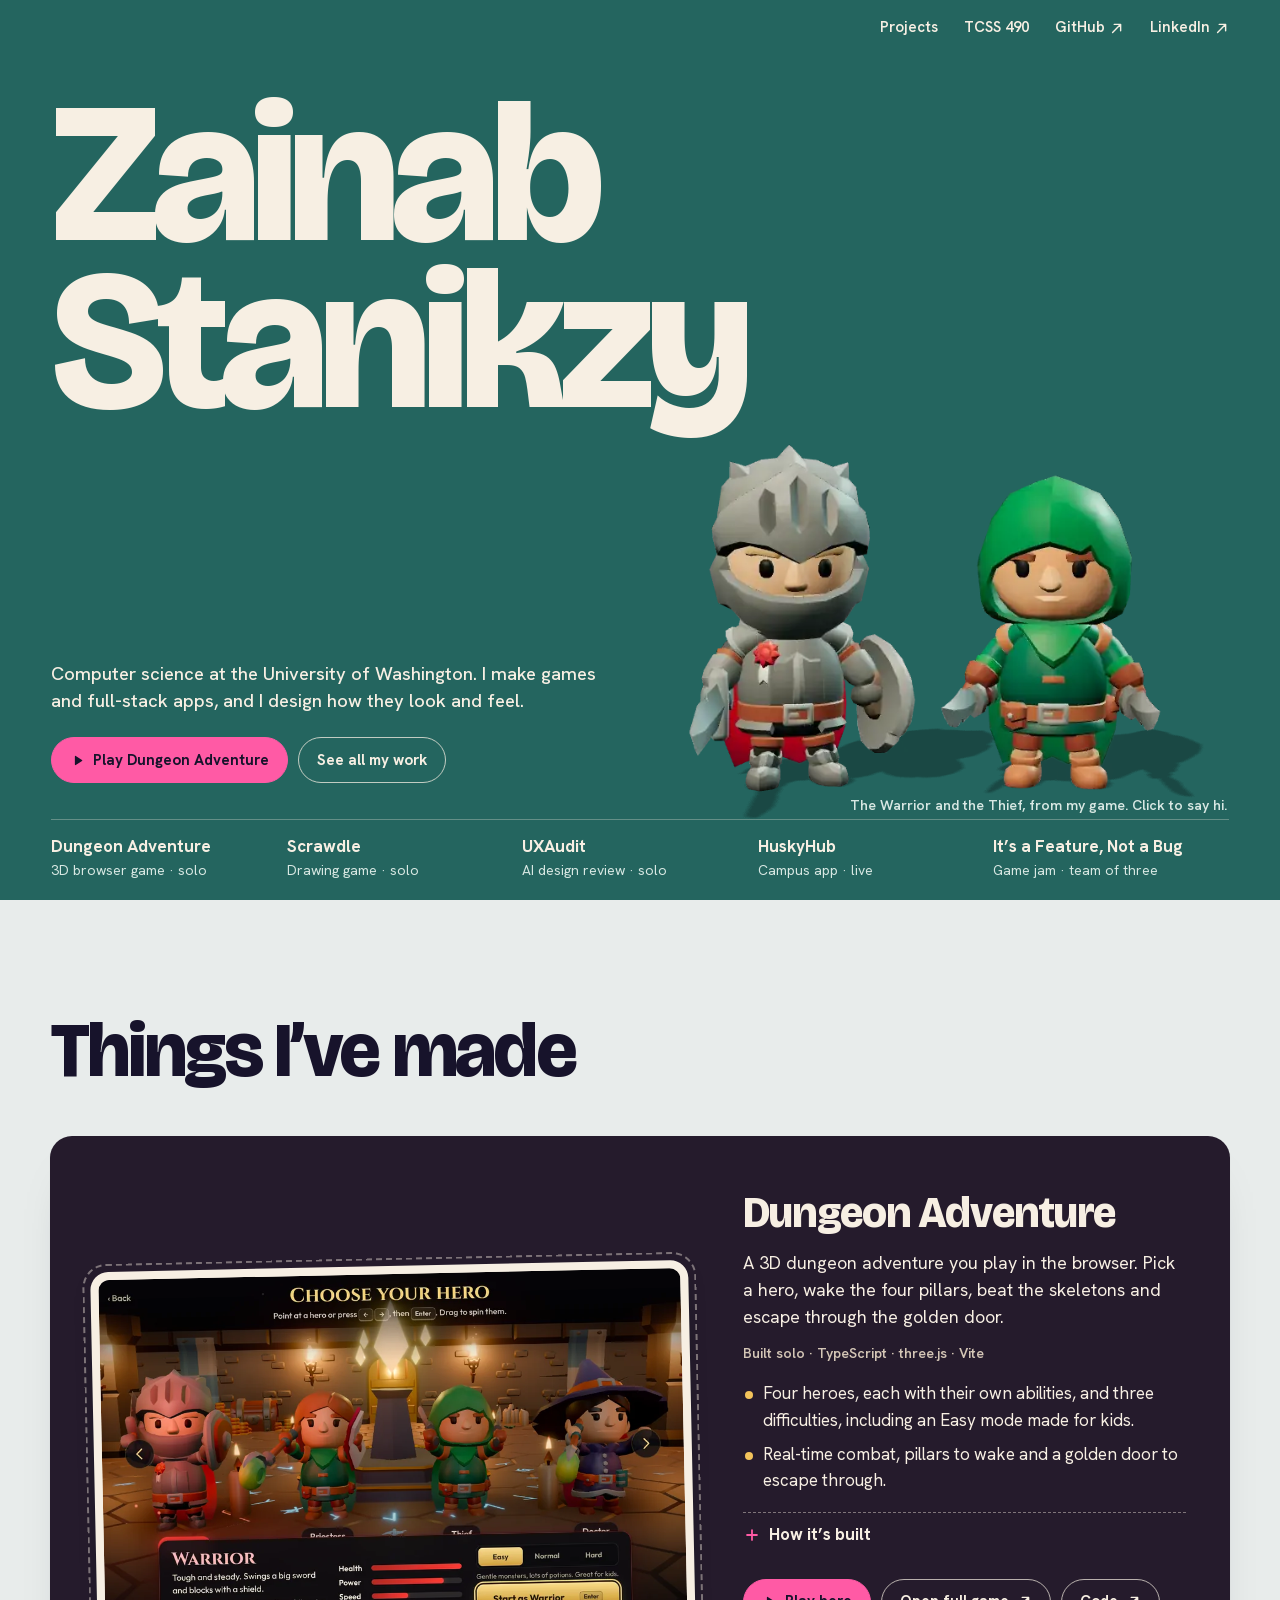
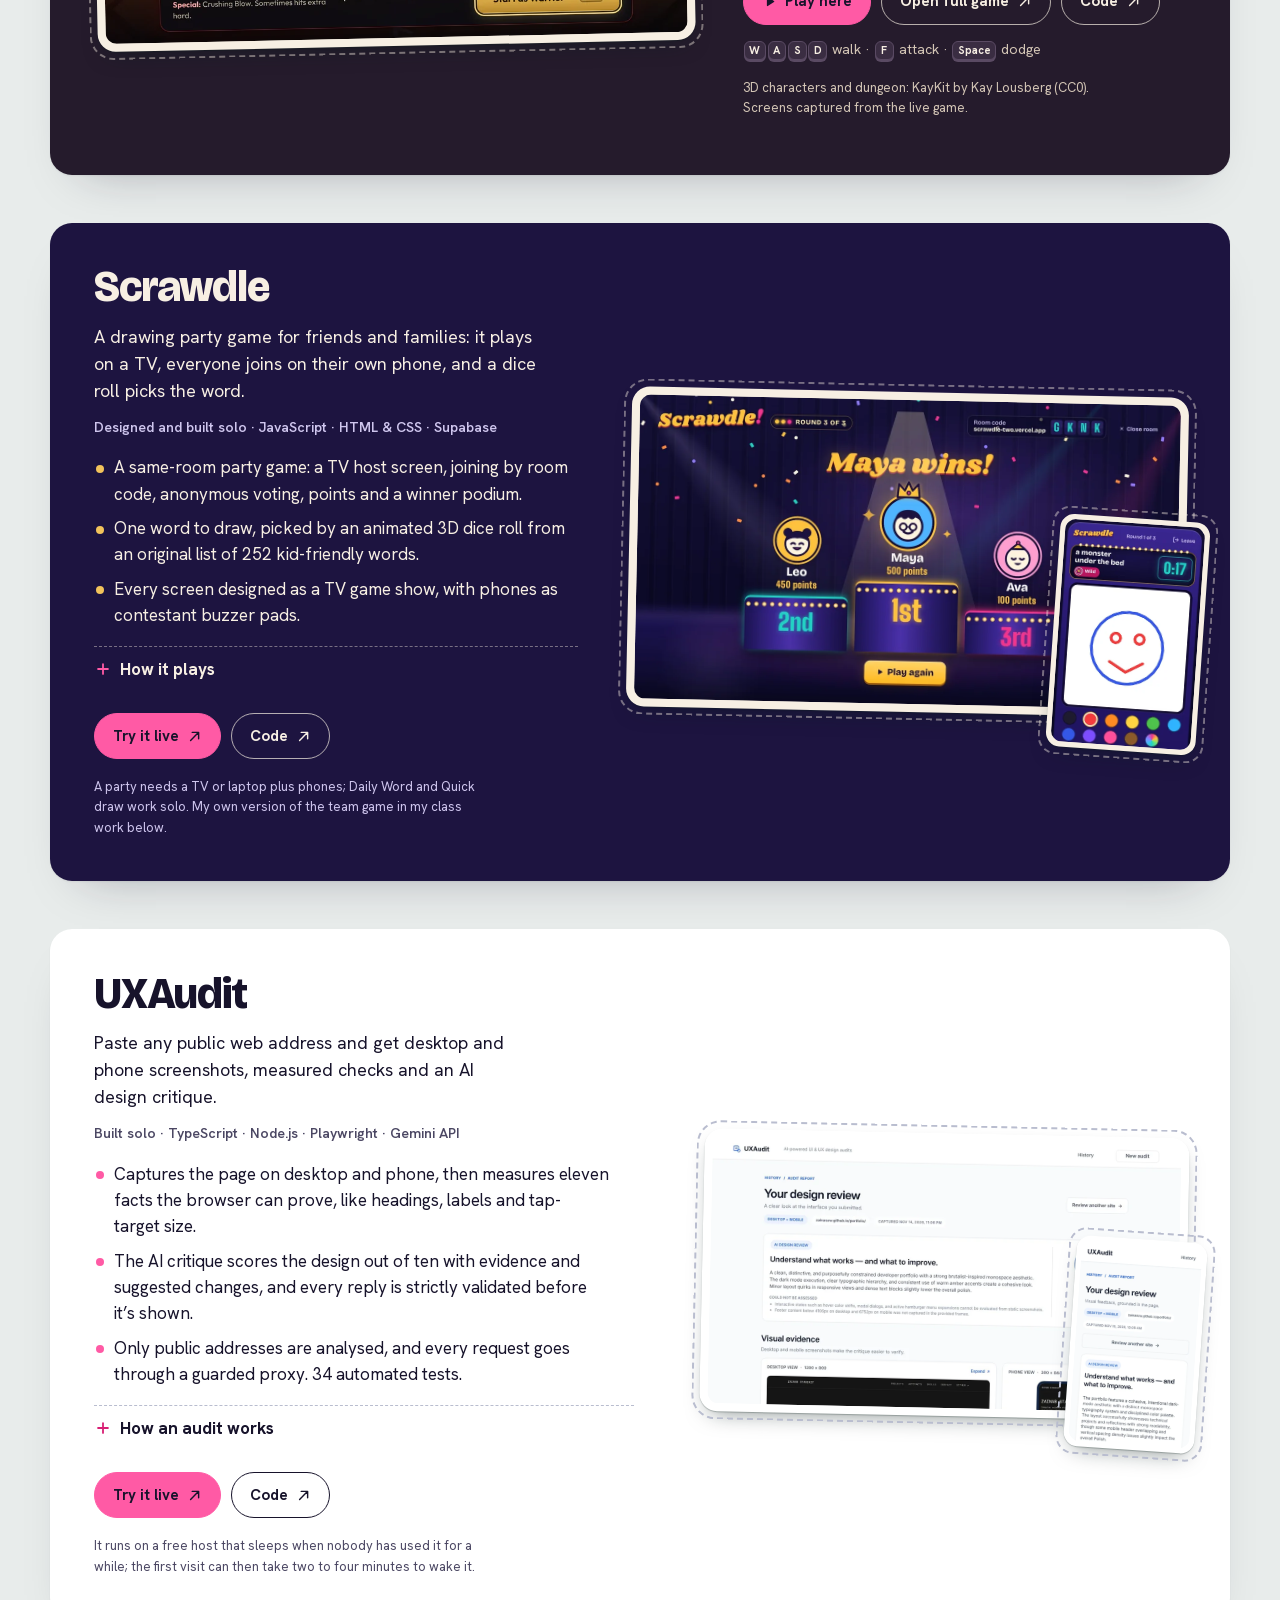
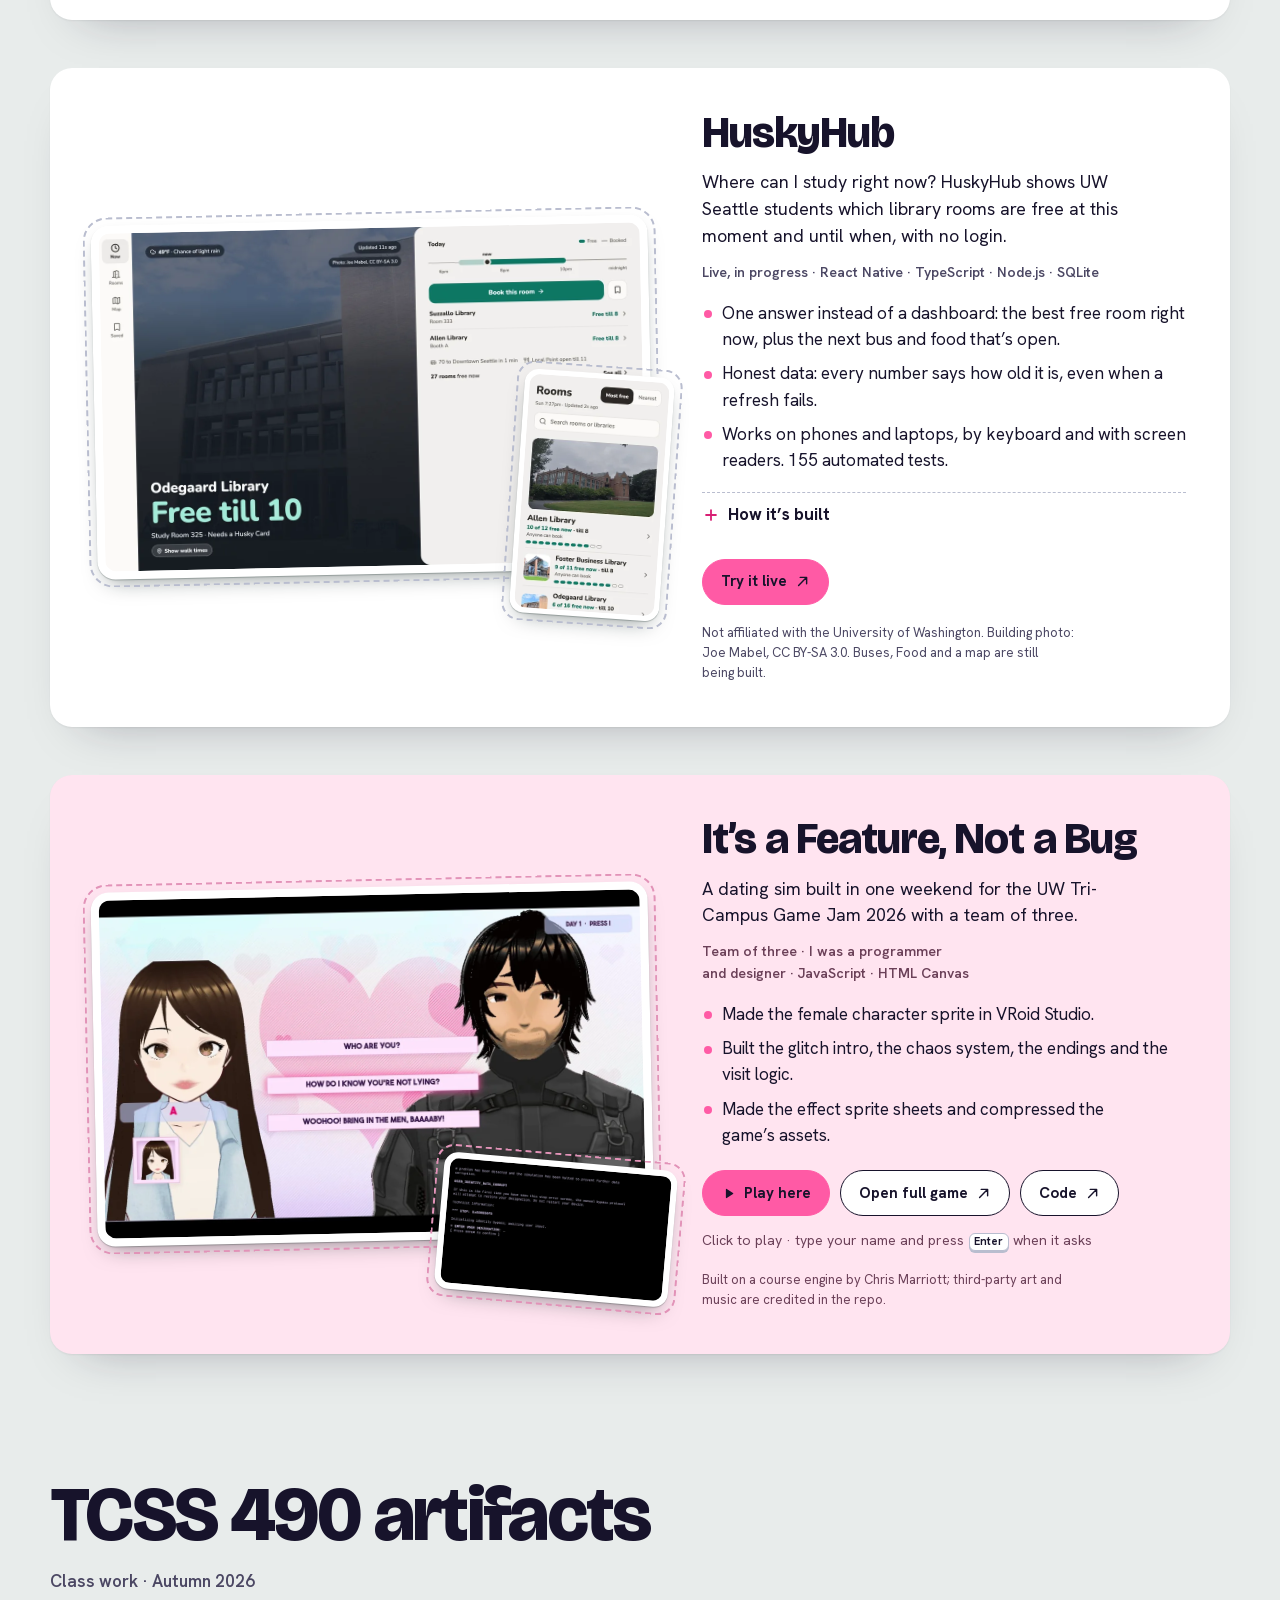
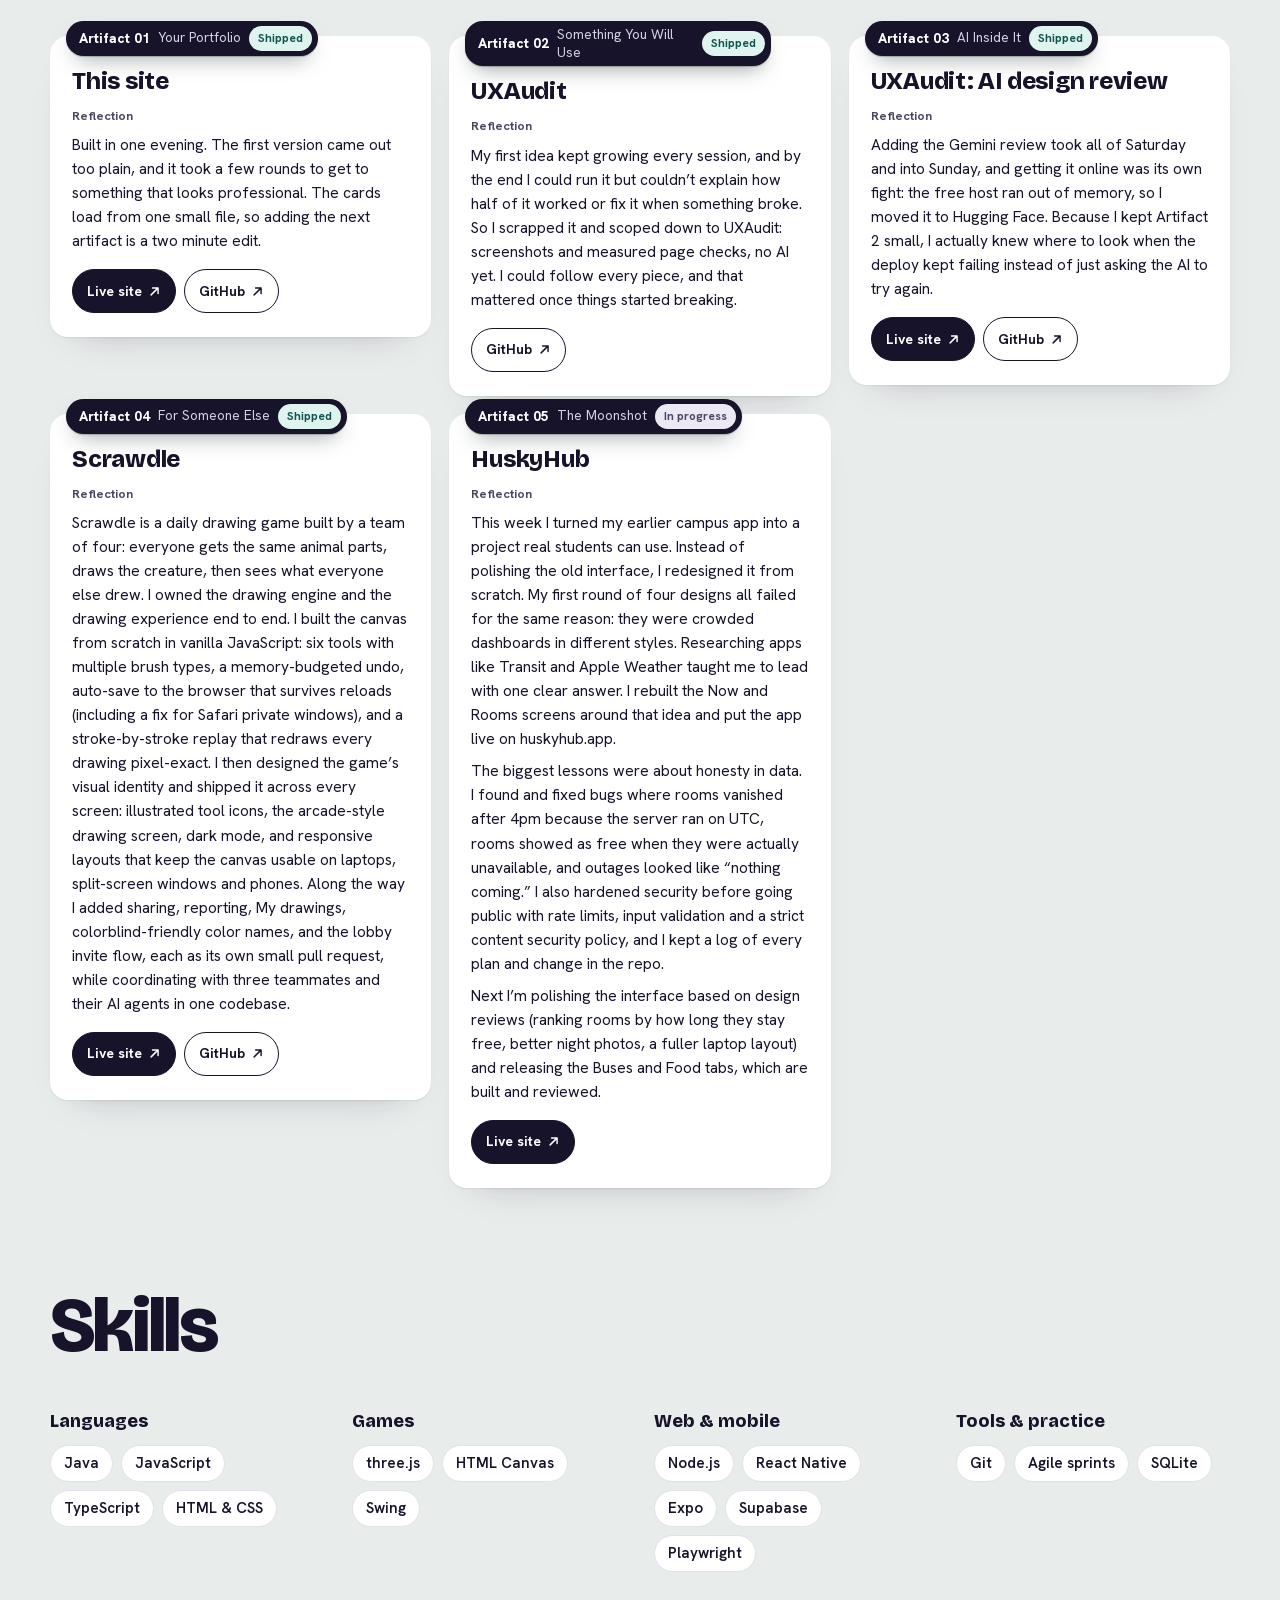
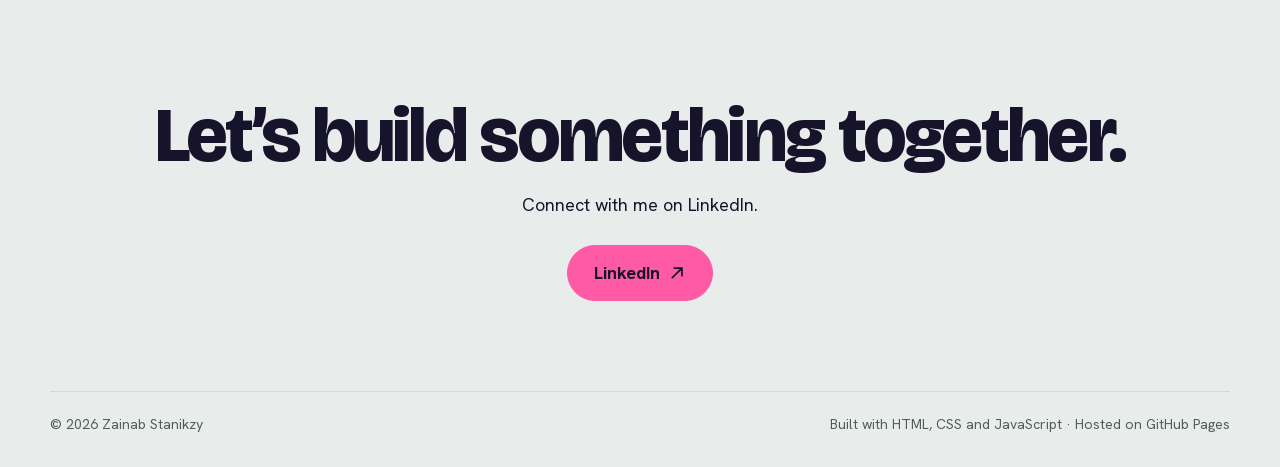
==== commit 55ad6600: "Revert "Opening sticker strip, Dungeon Adventure page, fewer words, games open in the pop-up window," ====
--- a/index.html
+++ b/index.html
@@ -29,10 +29,7 @@
     <symbol id="i-out" viewBox="0 0 20 20"><path d="M7 4.5h8.5V13M15.2 4.8 4.8 15.2" fill="none" stroke="currentColor" stroke-width="1.9" stroke-linecap="round" stroke-linejoin="round"/></symbol>
     <symbol id="i-close" viewBox="0 0 20 20"><path d="m5 5 10 10M15 5 5 15" fill="none" stroke="currentColor" stroke-width="2.2" stroke-linecap="round"/></symbol>
     <symbol id="i-key" viewBox="0 0 24 24"><rect x="2.5" y="6" width="19" height="12" rx="2.5" fill="none" stroke="currentColor" stroke-width="1.7"/><path d="M6 10h.01M9 10h.01M12 10h.01M15 10h.01M18 10h.01M7.5 14h9" fill="none" stroke="currentColor" stroke-width="1.9" stroke-linecap="round"/></symbol>
-    <symbol id="i-phone" viewBox="0 0 24 24"><rect x="7" y="2.5" width="10" height="19" rx="2.5" fill="none" stroke="currentColor" stroke-width="1.7"/><path d="M11 18.2h2" fill="none" stroke="currentColor" stroke-width="1.9" stroke-linecap="round"/></symbol>
     <symbol id="i-link" viewBox="0 0 20 20"><path d="M8.5 11.5a3 3 0 0 0 4.2 0l2.6-2.6a3 3 0 0 0-4.2-4.2l-.9.9M11.5 8.5a3 3 0 0 0-4.2 0l-2.6 2.6a3 3 0 0 0 4.2 4.2l.9-.9" fill="none" stroke="currentColor" stroke-width="1.8" stroke-linecap="round"/></symbol>
-    <symbol id="i-arrow" viewBox="0 0 20 20"><path d="M3.5 10h13M11.5 5 16.5 10l-5 5" fill="none" stroke="currentColor" stroke-width="1.9" stroke-linecap="round" stroke-linejoin="round"/></symbol>
-    <symbol id="i-full" viewBox="0 0 20 20"><path d="M4 8V4h4M12 4h4v4M16 12v4h-4M8 16H4v-4" fill="none" stroke="currentColor" stroke-width="1.9" stroke-linecap="round" stroke-linejoin="round"/></symbol>
     <symbol id="i-plus" viewBox="0 0 20 20"><path d="M10 4.5v11M4.5 10h11" fill="none" stroke="currentColor" stroke-width="2" stroke-linecap="round"/></symbol>
   </svg>
 
@@ -50,34 +47,35 @@
     <section class="hero" aria-labelledby="name">
       <h1 id="name" class="hero__name"><span>Zainab</span> <span>Stanikzy</span></h1>
 
-      <div class="hero__intro">
-        <p class="hero__role">Computer science at the University of Washington. I make games and <span class="nowrap">full-stack</span> apps, and I design how they look and feel.</p>
-        <p class="hero__actions">
-          <a class="pill pill--go" href="#dungeon" data-play="dungeon" data-touch-href="https://zainasuw.github.io/dungeon-adventure/" data-touch-label="Play Dungeon Adventure"><svg class="i" aria-hidden="true"><use href="#i-play"/></svg><span>Play Dungeon Adventure</span></a>
-          <a class="pill pill--light" href="#work">See all my work</a>
-        </p>
-      </div>
-
       <div class="hero__stage">
         <button class="heroes" type="button" aria-label="Say hi to the Warrior and the Thief from my game Dungeon Adventure">
           <img class="heroes__still" src="images/home/heroes.webp" alt="" width="820" height="466">
           <span class="heroes__turn" aria-hidden="true"></span>
         </button>
+        <p class="heroes__hint" aria-hidden="true">The Warrior and the Thief, from my game. Click to say hi.</p>
+      </div>
+
+      <div class="hero__intro">
+        <p class="hero__role">Computer science at the University of Washington. I make games and <span class="nowrap">full-stack</span> apps, and I design how they look and feel.</p>
+        <p class="hero__actions">
+          <a class="pill pill--go" href="#dungeon" data-play="dungeon" data-touch-href="#dungeon-preview" data-touch-label="See Dungeon Adventure"><svg class="i" aria-hidden="true"><use href="#i-play"/></svg><span>Play Dungeon Adventure</span></a>
+          <a class="pill pill--light" href="#work">See all my work</a>
+        </p>
       </div>
 
       <nav class="index" aria-label="Projects">
         <ol>
-          <li><a href="#dungeon"><img class="index__thumb" src="images/home/thumbs/dungeon.webp" alt="" width="400" height="250"><b>Dungeon Adventure</b><span>3D browser game</span></a></li>
-          <li><a href="#scrawdle"><img class="index__thumb" src="images/home/thumbs/scrawdle.webp" alt="" width="400" height="250"><b>Scrawdle</b><span>Drawing game</span></a></li>
-          <li><a href="#uxaudit"><img class="index__thumb" src="images/home/thumbs/uxaudit.webp" alt="" width="400" height="250"><b>UXAudit</b><span>AI design review</span></a></li>
-          <li><a href="#huskyhub"><img class="index__thumb" src="images/home/thumbs/huskyhub.webp" alt="" width="400" height="250"><b>HuskyHub</b><span>Campus app</span></a></li>
-          <li><a href="#jam"><img class="index__thumb" src="images/home/thumbs/jam.webp" alt="" width="400" height="250"><b>It’s a Feature, Not a Bug</b><span>Game jam</span></a></li>
+          <li><a href="#dungeon" data-peek="images/home/dungeon-title.webp"><b>Dungeon Adventure</b><span>3D browser game&nbsp;· solo</span></a></li>
+          <li><a href="#scrawdle" data-peek="images/home/scrawdle-tv.webp"><b>Scrawdle</b><span>Drawing game&nbsp;· solo</span></a></li>
+          <li><a href="#uxaudit" data-peek="images/home/uxaudit-report.webp"><b>UXAudit</b><span>AI design review&nbsp;· solo</span></a></li>
+          <li><a href="#huskyhub" data-peek="images/home/huskyhub-now.webp"><b>HuskyHub</b><span>Campus app&nbsp;· live</span></a></li>
+          <li><a href="#jam" data-peek="images/home/jam-choices.webp"><b>It’s a Feature, Not a Bug</b><span>Game jam&nbsp;· team of three</span></a></li>
         </ol>
       </nav>
     </section>
 
     <!-- The bar that appears once the first screen has scrolled away -->
-    <nav class="rail" aria-label="Page">
+    <nav class="rail" aria-label="Page" inert>
       <a href="#work">Projects</a>
       <a href="#tcss490">TCSS 490</a>
       <a href="#skills">Skills</a>
@@ -88,35 +86,48 @@
     <section class="work" id="work" aria-labelledby="work-title" tabindex="-1">
       <h2 id="work-title" class="section-title">Things I’ve made</h2>
 
-      <article class="sheet sheet--dungeon sheet--scene" id="dungeon" aria-labelledby="dungeon-title">
+      <article class="sheet sheet--dungeon" id="dungeon" aria-labelledby="dungeon-title">
         <div class="sheet__media">
           <figure class="cut cut--wide"><img src="images/home/dungeon-heroes.webp" alt="Dungeon Adventure’s Choose your hero screen: Warrior, Priestess, Thief and Doctor in a candle-lit crypt, with health, power and speed and three difficulties" width="960" height="600" loading="lazy"></figure>
         </div>
         <div class="sheet__text">
           <h3 id="dungeon-title">Dungeon Adventure</h3>
           <p class="lede">A 3D dungeon adventure you play in the browser. Pick a hero, wake the four pillars, beat the skeletons and escape through the golden door.</p>
-          <p class="facts">TypeScript&nbsp;· three.js&nbsp;· Vite</p>
+          <p class="facts">Built solo&nbsp;· TypeScript&nbsp;· three.js&nbsp;· Vite</p>
+          <ul class="did">
+            <li>Four heroes, each with their own abilities, and three difficulties, including an Easy mode made for kids.</li>
+            <li>Real-time combat, pillars to wake and a golden door to escape through.</li>
+          </ul>
+          <details class="how">
+            <summary><svg class="i" aria-hidden="true"><use href="#i-plus"/></svg>How it’s built</summary>
+            <ul>
+              <li>Rendered with three.js, with ambient occlusion and post-processing for the candle-lit crypt.</li>
+              <li>3D models compressed with meshopt through glTF-Transform, so the whole game loads in a few megabytes.</li>
+              <li>TypeScript and Vite, deployed to GitHub Pages by a GitHub Actions workflow on every push.</li>
+            </ul>
+          </details>
           <div class="play-desk">
             <div class="actions">
-              <a class="pill pill--go" href="https://zainasuw.github.io/dungeon-adventure/" target="_blank" rel="noopener" data-play="dungeon"><svg class="i" aria-hidden="true"><use href="#i-play"/></svg>Play</a>
-              <a class="pill pill--story" href="dungeon-adventure/">About the game<svg class="i i--in" aria-hidden="true"><use href="#i-arrow"/></svg></a>
-              <button class="pill pill--icon only-playing" type="button" data-fullscreen title="Fullscreen"><svg class="i" aria-hidden="true"><use href="#i-full"/></svg><span class="vh">Fullscreen</span></button>
-              <a class="pill pill--icon only-playing" href="https://zainasuw.github.io/dungeon-adventure/" target="_blank" rel="noopener" title="Open full game"><svg class="i" aria-hidden="true"><use href="#i-out"/></svg><span class="vh">Open full game</span></a>
-              <a class="pill only-resting" href="https://github.com/zainasuw/dungeon-adventure" target="_blank" rel="noopener">Code<svg class="i" aria-hidden="true"><use href="#i-out"/></svg></a>
+              <button class="pill pill--go" type="button" data-play="dungeon"><svg class="i" aria-hidden="true"><use href="#i-play"/></svg>Play here</button>
+              <a class="pill" href="https://zainasuw.github.io/dungeon-adventure/" target="_blank" rel="noopener">Open full game<svg class="i" aria-hidden="true"><use href="#i-out"/></svg></a>
+              <a class="pill" href="https://github.com/zainasuw/dungeon-adventure" target="_blank" rel="noopener">Code<svg class="i" aria-hidden="true"><use href="#i-out"/></svg></a>
             </div>
+            <p class="keys"><kbd>W</kbd><kbd>A</kbd><kbd>S</kbd><kbd>D</kbd> walk · <kbd>F</kbd> attack · <kbd>Space</kbd> dodge</p>
           </div>
           <div class="play-phone" id="dungeon-preview">
+            <p class="kbd-note"><svg class="i i--lg" aria-hidden="true"><use href="#i-key"/></svg><span><b>Playing needs a keyboard.</b> Open this page on a computer to play it right here. Meanwhile, here’s what it looks like.</span></p>
             <ul class="strip" aria-label="Screens from Dungeon Adventure">
-              <li><img src="images/home/dungeon-title.webp" alt="Title screen" width="1120" height="700" loading="lazy"></li>
-              <li><img src="images/home/dungeon-play.webp" alt="The Warrior in the first hall of the crypt" width="960" height="600" loading="lazy"></li>
+              <li><img src="images/home/dungeon-title.webp" alt="Title screen" width="1120" height="700" loading="lazy"><span>Title screen</span></li>
+              <li><img src="images/home/dungeon-heroes.webp" alt="Choose your hero: Warrior, Priestess, Thief and Doctor, with health, power and speed" width="960" height="600" loading="lazy"><span>Choose your hero</span></li>
+              <li><img src="images/home/dungeon-play.webp" alt="The Warrior in the first hall of the crypt" width="960" height="600" loading="lazy"><span>In the first hall</span></li>
             </ul>
             <div class="actions">
-              <a class="pill pill--go" href="https://zainasuw.github.io/dungeon-adventure/" target="_blank" rel="noopener"><svg class="i" aria-hidden="true"><use href="#i-play"/></svg>Play it<svg class="i" aria-hidden="true"><use href="#i-out"/></svg></a>
-              <a class="pill" href="dungeon-adventure/">About the game</a>
+              <button class="pill pill--go" type="button" data-copy="#dungeon"><svg class="i" aria-hidden="true"><use href="#i-link"/></svg><span>Copy link for later</span></button>
               <a class="pill" href="https://github.com/zainasuw/dungeon-adventure" target="_blank" rel="noopener">Code<svg class="i" aria-hidden="true"><use href="#i-out"/></svg></a>
             </div>
             <p class="copied" role="status" aria-live="polite"></p>
           </div>
+          <p class="credit">3D characters and dungeon: KayKit by Kay Lousberg (CC0). Screens captured from the live game.</p>
         </div>
       </article>
 
@@ -128,15 +139,27 @@
         <div class="sheet__text">
           <h3 id="scrawdle-title">Scrawdle</h3>
           <p class="lede">A drawing party game for friends and families: it plays on a TV, everyone joins on their own phone, and a dice roll picks the word.</p>
-          <p class="facts">JavaScript&nbsp;· HTML &amp; CSS&nbsp;· Supabase</p>
-          <ul class="did">
+          <p class="facts">Designed and built solo&nbsp;· JavaScript&nbsp;· HTML &amp; CSS&nbsp;· Supabase</p>
+          <ul class="did">
+            <li>A same-room party game: a TV host screen, joining by room code, anonymous voting, points and a winner podium.</li>
             <li>One word to draw, picked by an animated 3D dice roll from an original list of 252 kid-friendly words.</li>
             <li>Every screen designed as a TV game show, with phones as contestant buzzer pads.</li>
           </ul>
+          <details class="how">
+            <summary><svg class="i" aria-hidden="true"><use href="#i-plus"/></svg>How it plays</summary>
+            <ol>
+              <li>Host a game on a TV or laptop. The screen shows a room code and a QR code.</li>
+              <li>Everyone joins on their own phone and picks a name.</li>
+              <li>A die rolls onto the stage, lands on a category, and the word flips onto the board.</li>
+              <li>Everyone draws it on their phone before the clock runs out.</li>
+              <li>The TV shows every drawing with no names, everyone votes, and points are revealed.</li>
+            </ol>
+          </details>
           <div class="actions">
             <a class="pill pill--go" href="https://scrawdle-two.vercel.app" target="_blank" rel="noopener">Try it live<svg class="i" aria-hidden="true"><use href="#i-out"/></svg></a>
             <a class="pill" href="https://github.com/zainasuw/scrawdle" target="_blank" rel="noopener">Code<svg class="i" aria-hidden="true"><use href="#i-out"/></svg></a>
           </div>
+          <p class="credit">A party needs a TV or laptop plus phones; Daily Word and Quick draw work solo. My own version of the team game in my class work below.</p>
         </div>
       </article>
 
@@ -148,36 +171,55 @@
         <div class="sheet__text">
           <h3 id="ux-title">UXAudit</h3>
           <p class="lede">Paste any public web address and get desktop and phone screenshots, measured checks and an AI design critique.</p>
-          <p class="facts">TypeScript&nbsp;· Node.js&nbsp;· Playwright&nbsp;· Gemini API</p>
-          <ul class="did">
-            <li>Eleven checks the browser can prove: headings, labels, tap targets and more.</li>
-            <li>The AI critique scores the design out of ten, with evidence and suggested changes.</li>
-            <li>34 automated tests.</li>
-          </ul>
+          <p class="facts">Built solo&nbsp;· TypeScript&nbsp;· Node.js&nbsp;· Playwright&nbsp;· Gemini API</p>
+          <ul class="did">
+            <li>Captures the page on desktop and phone, then measures eleven facts the browser can prove, like headings, labels and tap-target size.</li>
+            <li>The AI critique scores the design out of ten with evidence and suggested changes, and every reply is strictly validated before it’s shown.</li>
+            <li>Only public addresses are analysed, and every request goes through a guarded proxy. 34 automated tests.</li>
+          </ul>
+          <details class="how">
+            <summary><svg class="i" aria-hidden="true"><use href="#i-plus"/></svg>How an audit works</summary>
+            <ol>
+              <li>The address is checked: only public http and https sites are accepted.</li>
+              <li>A sandboxed Chromium opens the page at 1280 × 800 and 390 × 844, scrolls it and captures it.</li>
+              <li>The page is measured in the browser: title, language, headings, image descriptions, link names, form labels and more.</li>
+              <li>The screenshots and measurements go to Gemini; its reply must match a strict shape before the report appears.</li>
+            </ol>
+          </details>
           <div class="actions">
             <a class="pill pill--go" href="https://cvdvnu-uxaudit.hf.space" target="_blank" rel="noopener">Try it live<svg class="i" aria-hidden="true"><use href="#i-out"/></svg></a>
             <a class="pill" href="https://github.com/zainasuw/uxaudit" target="_blank" rel="noopener">Code<svg class="i" aria-hidden="true"><use href="#i-out"/></svg></a>
           </div>
+          <p class="credit">It runs on a free host that sleeps when nobody has used it for a while; the first visit can then take two to four minutes to wake it.</p>
         </div>
       </article>
 
       <article class="sheet sheet--hub" id="huskyhub" aria-labelledby="husky-title">
         <div class="sheet__media">
-          <figure class="cut cut--wide"><img src="images/home/huskyhub-now.webp" srcset="images/home/huskyhub-now.webp 1120w, images/home/huskyhub-now-1600.webp 1600w" sizes="(max-width: 760px) 90vw, (orientation: portrait) and (max-width: 1100px) 90vw, 560px" alt="HuskyHub’s Now screen on a laptop: Odegaard Library, free till 10, with today’s timeline, a Book this room button and two backup rooms. Building photo: Joe Mabel, CC BY-SA 3.0" width="1120" height="700" loading="lazy"></figure>
+          <figure class="cut cut--wide"><img src="images/home/huskyhub-now.webp" srcset="images/home/huskyhub-now.webp 1120w, images/home/huskyhub-now-1600.webp 1600w" sizes="(max-width: 760px) 90vw, (orientation: portrait) and (max-width: 1100px) 90vw, 560px" alt="HuskyHub’s Now screen on a laptop: Odegaard Library, free till 10, with today’s timeline, a Book this room button and two backup rooms" width="1120" height="700" loading="lazy"></figure>
           <figure class="cut cut--phone"><img src="images/home/huskyhub-phone.webp" srcset="images/home/huskyhub-phone-320.webp 320w, images/home/huskyhub-phone.webp 560w" sizes="(max-width: 760px) 30vw, (orientation: portrait) and (max-width: 1100px) 30vw, 150px" alt="The Rooms screen on a phone: libraries ranked by how many rooms are free now" width="560" height="933" loading="lazy"></figure>
         </div>
         <div class="sheet__text">
           <h3 id="husky-title">HuskyHub</h3>
           <p class="lede">Where can I study right now? HuskyHub shows UW Seattle students which library rooms are free at this moment and until when, with no login.</p>
-          <p class="facts">React Native&nbsp;· TypeScript&nbsp;· Node.js&nbsp;· SQLite</p>
+          <p class="facts">Live, in progress&nbsp;· React Native&nbsp;· TypeScript&nbsp;· Node.js&nbsp;· SQLite</p>
           <ul class="did">
             <li>One answer instead of a dashboard: the best free room right now, plus the next bus and food that’s open.</li>
             <li>Honest data: every number says how old it is, even when a refresh fails.</li>
-            <li>155 automated tests.</li>
-          </ul>
+            <li>Works on phones and laptops, by keyboard and with screen readers. 155 automated tests.</li>
+          </ul>
+          <details class="how">
+            <summary><svg class="i" aria-hidden="true"><use href="#i-plus"/></svg>How it’s built</summary>
+            <ul>
+              <li>The backend (Node 22, TypeScript, Hono and SQLite) runs on Fly.io and regularly checks library room grids, UW library and dining pages, OneBusAway and the National Weather Service.</li>
+              <li>The site is a static Expo web export on Cloudflare, served with a strict security policy.</li>
+              <li>No accounts and no personal data. Only the site can call the API, and requests are rate-limited and validated.</li>
+            </ul>
+          </details>
           <div class="actions">
             <a class="pill pill--go" href="https://huskyhub.app" target="_blank" rel="noopener">Try it live<svg class="i" aria-hidden="true"><use href="#i-out"/></svg></a>
           </div>
+          <p class="credit">Not affiliated with the University of Washington. Building photo: Joe Mabel, CC BY-SA 3.0. Buses, Food and a map are still being built.</p>
         </div>
       </article>
 
@@ -188,8 +230,8 @@
         </div>
         <div class="sheet__text">
           <h3 id="jam-title">It’s a Feature, Not a Bug</h3>
-          <p class="lede">A dating sim built in one weekend for the UW Tri-Campus Game Jam 2026.</p>
-          <p class="facts">Programmer and designer&nbsp;· JavaScript&nbsp;· HTML Canvas</p>
+          <p class="lede">A dating sim built in one weekend for the UW Tri-Campus Game Jam 2026 with a team of three.</p>
+          <p class="facts">Team of three&nbsp;· I was a programmer and designer&nbsp;· JavaScript&nbsp;· HTML Canvas</p>
           <ul class="did">
             <li>Made the female character sprite in VRoid Studio.</li>
             <li>Built the glitch intro, the chaos system, the endings and the visit logic.</li>
@@ -197,18 +239,18 @@
           </ul>
           <div class="play-desk">
             <div class="actions">
-              <a class="pill pill--go" href="https://la-petite-baleine.github.io/TriCampusJam2026/" target="_blank" rel="noopener" data-play="jam"><svg class="i" aria-hidden="true"><use href="#i-play"/></svg>Play</a>
-              <button class="pill pill--icon only-playing" type="button" data-fullscreen title="Fullscreen"><svg class="i" aria-hidden="true"><use href="#i-full"/></svg><span class="vh">Fullscreen</span></button>
-              <a class="pill pill--icon only-playing" href="https://la-petite-baleine.github.io/TriCampusJam2026/" target="_blank" rel="noopener" title="Open full game"><svg class="i" aria-hidden="true"><use href="#i-out"/></svg><span class="vh">Open full game</span></a>
-              <a class="pill only-resting" href="https://github.com/zainasuw/TriCampusJam2026" target="_blank" rel="noopener">Code<svg class="i" aria-hidden="true"><use href="#i-out"/></svg></a>
+              <button class="pill pill--go" type="button" data-play="jam"><svg class="i" aria-hidden="true"><use href="#i-play"/></svg>Play here</button>
+              <a class="pill" href="https://la-petite-baleine.github.io/TriCampusJam2026/" target="_blank" rel="noopener">Open full game<svg class="i" aria-hidden="true"><use href="#i-out"/></svg></a>
+              <a class="pill" href="https://github.com/zainasuw/TriCampusJam2026" target="_blank" rel="noopener">Code<svg class="i" aria-hidden="true"><use href="#i-out"/></svg></a>
             </div>
+            <p class="keys">Click to play · type your name and press <kbd>Enter</kbd> when it asks</p>
           </div>
           <div class="play-phone" id="jam-preview">
-            <p class="phone-note">Best played on a computer.</p>
+            <p class="kbd-note"><svg class="i i--lg" aria-hidden="true"><use href="#i-key"/></svg><span><b>Playing needs a keyboard</b>: the game asks you to type your name. Open this page on a computer to play it right here.</span></p>
             <ul class="strip" aria-label="Screens from It’s a Feature, Not a Bug">
-              <li><img src="images/home/jam-title.webp" alt="Title screen: Dating Simulator! It’s a Romance, Not a Bug" width="960" height="540" loading="lazy"></li>
-              <li><img src="images/home/jam-intro.webp" alt="The PerfectMatch intro, glitching: error, match overflow" width="960" height="540" loading="lazy"></li>
-              <li><img src="images/home/jam-name.webp" alt="A stop screen asking for your name" width="960" height="540" loading="lazy"></li>
+              <li><img src="images/home/jam-title.webp" alt="Title screen: Dating Simulator! It’s a Romance, Not a Bug" width="960" height="540" loading="lazy"><span>Title screen</span></li>
+              <li><img src="images/home/jam-intro.webp" alt="The PerfectMatch intro, glitching: error, match overflow" width="960" height="540" loading="lazy"><span>The glitch intro</span></li>
+              <li><img src="images/home/jam-name.webp" alt="A stop screen asking for your name" width="960" height="540" loading="lazy"><span>Where it asks your name</span></li>
             </ul>
             <div class="actions">
               <button class="pill pill--go" type="button" data-copy="#jam"><svg class="i" aria-hidden="true"><use href="#i-link"/></svg><span>Copy link for later</span></button>
@@ -216,30 +258,11 @@
             </div>
             <p class="copied" role="status" aria-live="polite"></p>
           </div>
-        </div>
-      </article>
-
-      <!-- Tetris returns when the game is redone. -->
-    </section>
-
-    <!-- Things made only to be played with -->
-    <section class="toys" id="toys" aria-labelledby="toys-title" tabindex="-1">
-      <h2 id="toys-title" class="section-title">Just for play</h2>
-      <article class="toy" aria-labelledby="torch-title">
-        <div class="torch" id="torch" tabindex="0" role="application" aria-label="A dark hall with the Warrior and the Thief. Move the torch with the pointer or the arrow keys, and press Enter or click to light a wall torch. Light all three.">
-          <span class="torch__wall" aria-hidden="true"></span>
-          <span class="torch__floor" aria-hidden="true"></span>
-          <span class="torch__heroes torch__heroes--dark" aria-hidden="true"></span>
-          <span class="torch__heroes torch__heroes--lit" aria-hidden="true"></span>
-          <span class="torch__flame" aria-hidden="true"></span>
-          <p class="torch__say" role="status"></p>
-        </div>
-        <div class="toy__text">
-          <h3 id="torch-title">Light the hall</h3>
-          <p class="lede">Dungeon Adventure starts in the dark. Here, your pointer is the torch: carry it around the Warrior and the Thief, then light the hall.</p>
-          <p class="actions"><button class="pill" type="button" id="torch-reset" hidden>Blow them out</button></p>
-        </div>
-      </article>
+          <p class="credit">Built on a course engine by Chris Marriott; third-party art and music are credited in the repo.</p>
+        </div>
+      </article>
+
+      <!-- Tetris is off the page for now and comes back when the game is redone. Its sheet is kept in tetris-sheet.html. -->
     </section>
 
     <section class="classwork" id="tcss490" aria-labelledby="tcss-title" tabindex="-1">
@@ -268,17 +291,15 @@
 
   <footer class="foot">
     <p>© 2026 Zainab Stanikzy</p>
-    <p>Built with HTML, CSS and JavaScript · Hosted on GitHub Pages · <a class="foot__link" href="credits.html">Credits</a></p>
+    <p>Built with HTML, CSS and JavaScript · Hosted on GitHub Pages</p>
   </footer>
 
-
   <!-- The game window: a live game, loaded only when someone asks to play -->
-  <dialog class="screen" id="game" aria-labelledby="game-title" tabindex="-1">
+  <dialog class="screen" id="game" aria-labelledby="game-title">
     <div class="screen__bar">
-      <p class="screen__title vh"><span id="game-title">Game</span><span id="game-hint"></span></p>
-      <button class="pill pill--quiet pill--icon" type="button" id="game-fs" title="Fullscreen"><svg class="i" aria-hidden="true"><use href="#i-full"/></svg><span class="vh">Fullscreen</span></button>
-      <a class="pill pill--quiet pill--icon" id="game-full" href="#" target="_blank" rel="noopener" title="Open full game"><svg class="i" aria-hidden="true"><use href="#i-out"/></svg><span class="vh">Open full game</span></a>
-      <button class="pill pill--close pill--icon" type="button" data-close title="Close (Esc)"><svg class="i" aria-hidden="true"><use href="#i-close"/></svg><span class="vh">Close game</span></button>
+      <p class="screen__title"><span id="game-title">Game</span><span class="screen__hint" id="game-hint"></span></p>
+      <a class="pill pill--quiet" id="game-full" href="#" target="_blank" rel="noopener">Open full game<svg class="i" aria-hidden="true"><use href="#i-out"/></svg></a>
+      <button class="pill pill--close" type="button" data-close><svg class="i" aria-hidden="true"><use href="#i-close"/></svg>Close game</button>
     </div>
     <div class="screen__glass"><div class="screen__frame" id="game-frame"></div></div>
   </dialog>
--- a/styles.css
+++ b/styles.css
@@ -24,8 +24,7 @@
   --ease: cubic-bezier(.16, 1, .3, 1);
 }
 * { box-sizing: border-box; margin: 0; padding: 0; }
-html.smooth { scroll-behavior: smooth; }
-html { -webkit-text-size-adjust: 100%; scrollbar-color: var(--teal) var(--desk); }
+html { -webkit-text-size-adjust: 100%; scroll-behavior: smooth; scrollbar-color: var(--teal) var(--desk); }
 body { background: var(--desk); color: var(--ink); font-family: "Hanken Grotesk", system-ui, sans-serif; font-weight: 400; font-size: 17px; line-height: 1.55; -webkit-font-smoothing: antialiased; }
 ::selection { background: var(--pink); color: var(--ink); }
 a { color: inherit; text-underline-offset: 3px; }
@@ -79,6 +78,8 @@
 .index span { font-size: 14px; color: var(--cream-soft); text-wrap: balance; }
 .nowrap { white-space: nowrap; }
 .index a:hover b { text-decoration: underline; text-decoration-thickness: 2px; text-underline-offset: 4px; }
+.peek { position: fixed; left: 0; top: 0; z-index: 20; width: 300px; height: auto; padding: 7px; background: #fff; border-radius: 16px; box-shadow: var(--shadow-up); pointer-events: none; opacity: 0; transform: translate(-50%, calc(-100% - 22px)) rotate(-3deg) scale(.9); transition: opacity .25s, transform .35s var(--ease); }
+.peek.is-on { opacity: 1; transform: translate(-50%, calc(-100% - 22px)) rotate(-3deg) scale(1); }
 
 /* Below the first screen: sticker sheets laid on the desk */
 .work, .classwork, .skills, .contact { width: min(1180px, 100% - 2 * var(--m)); margin: 0 auto; }
@@ -200,140 +201,7 @@
 .contact__title { font-family: "Bricolage Grotesque", sans-serif; font-weight: 800; font-variation-settings: "opsz" 96; font-size: clamp(40px, 6vw, 88px); line-height: .95; letter-spacing: -.035em; color: var(--ink); text-wrap: balance; }
 .contact p { margin: 18px 0 26px; font-size: 18px; }
 
-
-/* Tall screens (phones, upright tablets): name, heroes, intro and index stack in reading order */
-@media (max-width: 760px), (orientation: portrait) and (max-width: 1100px) {
-  .hero { display: flex; flex-direction: column; min-height: 0; padding-top: calc(var(--bar) + 8px); }
-  .hero__name { font-size: clamp(56px, 19vw, 150px); margin-top: 1vh; }
-  .hero__stage { margin: -3vw -4vw 0 auto; width: min(100%, 680px); }
-  .heroes__hint { position: static; margin-top: 2px; text-align: right; padding-right: 4vw; font-size: 13px; }
-  .hero__intro { padding: 18px 0 26px; }
-  .hero__actions .pill { flex: 1 1 auto; justify-content: center; }
-  .index ol { grid-template-columns: 1fr; }
-  .index li + li { border-top: 1px solid rgba(247, 239, 227, .2); }
-  .index a { min-height: 60px; padding: 12px 0; flex-direction: row; align-items: baseline; justify-content: space-between; gap: 12px; }
-  .index span { text-align: right; }
-  }
-@media (max-width: 520px) {
-  .hero__stage { margin-top: 0; }
-  .index a { flex-direction: column; align-items: flex-start; gap: 2px; }
-  .index span { text-align: left; }
-}
-@media (max-width: 760px), (orientation: portrait) and (max-width: 1100px) {
-  .desk__nav a { padding: 0 9px; font-size: 14.5px; }
-  .sheet { grid-template-columns: 1fr; padding: 20px 18px 24px; border-radius: 18px; }
-  .sheet--flip .sheet__media { order: 0; }
-  .sheet__media { margin-bottom: 14px; }
-  .sheet__media:has(.cut--phone, .cut--inset) { margin-bottom: max(26px, 7vw); }
-  .cut--phone { width: 30%; right: -2%; bottom: -10%; }
-  .cut--inset { width: 44%; right: -2%; bottom: -10%; }
-  .cut--tall { margin-left: 10%; }
-  .actions .pill { flex: 1 1 auto; justify-content: center; }
-}
-@media (prefers-reduced-motion: reduce) {
-  html, html.smooth { scroll-behavior: auto; }
-  .pill { transition: none; }
-}
-
-/* The bar that appears after the first screen: slim and quiet, in the first screen's teal and cream */
-.rail { position: fixed; inset: 0 0 auto 0; z-index: 15; display: flex; align-items: center; justify-content: flex-end; gap: 2px; height: var(--rail); padding: 0 calc(var(--gutter) - 10px); background: var(--teal); color: var(--cream); transform: translateY(-110%); transition: transform .3s var(--ease); }
-/* it also slides in whenever the keyboard reaches one of its links, so Tab never skips it */
-.rail.is-on, .rail:focus-within { transform: none; }
-.rail:not(.is-on):not(:focus-within) { pointer-events: none; }
-.rail a { display: inline-flex; align-items: center; height: var(--rail); padding: 0 10px; font-weight: 500; font-size: 14px; text-decoration: none; white-space: nowrap; color: var(--cream-soft); }
-.rail a:hover, .rail a[aria-current="true"] { color: var(--cream); }
-@media (hover: hover) {
-  .rail a:hover { text-decoration: underline; text-decoration-thickness: 1px; text-underline-offset: 5px; }
-}
-.rail a[aria-current="true"] { font-weight: 700; text-decoration: underline; text-decoration-thickness: 1.5px; text-underline-offset: 5px; }
-.rail a:focus-visible { outline-color: var(--cream); outline-offset: -3px; box-shadow: none; }
-@media (pointer: coarse) {
-  :root { --rail: 44px; }
-}
-/* Projects lands with the first screen fully behind the bar; everything else gets a little air under it */
-/* nothing the page scrolls to, by link or by keyboard, lands under the bar */
-html.js { scroll-padding-top: var(--rail); }
-.js :is(.sheet, .classwork, .skills, .contact, .play-phone) { scroll-margin-top: 16px; }
-.skills:focus, .contact:focus { outline: none; box-shadow: none; }
-@media (max-width: 520px) {
-  .rail { justify-content: space-between; padding: 0 6px; }
-}
-@media (prefers-reduced-motion: reduce) {
-  .rail, .how summary .i, .desk__nav a { transition: none; }
-}
-
-/* Scrawdle's sheet: the game show's stage purple, with its marquee gold */
-.sheet--scrawdle { --sheet: #1d1440; --sheet-ink: #f7efe3; --sheet-soft: #cfc6ee; --sheet-cut: rgba(247, 239, 227, .42); }
-.sheet--scrawdle .pill:not(.pill--go) { background: transparent; color: #f7efe3; border-color: rgba(247, 239, 227, .7); }
-.sheet--scrawdle .pill:not(.pill--go):hover { background: #f7efe3; color: #1d1440; }
-.sheet--scrawdle .cut { background: #f7efe3; }
-.sheet--scrawdle .did li::before { background: #f2c35b; }
-.sheet--scrawdle .how summary .i { color: var(--pink); }
-/* the first screen's project index */
-@media (min-width: 761px) and (orientation: landscape), (min-width: 1101px) {
-  .index ol { grid-template-columns: repeat(3, minmax(0, 1fr)); }
-  .index a { padding-right: 20px; }
-  .hero__intro { max-width: 40rem; }
-  /* Scrawdle's screen sits on the right, in the same wider column the other sheets give theirs */
-  .sheet--scrawdle { grid-template-columns: 1fr 1.15fr; }
-}
-/* a sticker's cut line may reach past the page edge on upright tablets; it never makes the page scroll sideways */
-main { overflow-x: clip; }
-.desk__nav a, .button { min-height: 44px; }
-/* the names sit on one line each where there is room for them; narrower landscape windows wrap onto two rows */
-@media (min-width: 1000px) and (orientation: landscape), (min-width: 1101px) {
-  .index ol { grid-template-columns: repeat(5, minmax(max-content, 1fr)); }
-}
-/* the heroes' focus ring stays inside the first screen instead of being cut at its edge */
-.heroes:focus-visible { outline-offset: -8px; box-shadow: inset 0 0 0 5px #fff; }
-
-/* ---- Play in place: the still screen grows where it stands and becomes the game ---- */
-.vh { position: absolute; width: 1px; height: 1px; overflow: hidden; clip-path: inset(50%); white-space: nowrap; }
-.sheet.is-playing { grid-template-columns: 1fr; row-gap: 14px; padding-block: 18px 20px; }
-.sheet.is-playing .sheet__media { justify-self: center; width: min(100%, var(--stage-w, 100%)); margin: 0; }
-.sheet.is-playing .cut--wide { transform: none; box-shadow: var(--shadow-up); }
-.sheet.is-playing .cut--wide > img { width: 100%; height: auto; aspect-ratio: var(--stage-ar); object-fit: cover; position: relative; z-index: 2; transition: opacity .4s var(--ease); }
-.sheet.is-playing .cut--inset, .sheet.is-playing .cut--phone { display: none; }
-.live { position: absolute; inset: 8px; border-radius: 11px; overflow: hidden; background: #0d0a14; }
-.live iframe { position: absolute; left: 0; top: 0; border: 0; transform-origin: 0 0; transform: scale(var(--gs, 1)); }
-/* the hand-over: still, then the game's own opening screen, then the game itself */
-.live__opening { position: absolute; inset: 0; width: 100%; height: 100%; object-fit: cover; z-index: 1; border-radius: 0; opacity: 0; filter: brightness(.86) saturate(.9); }
-/* the opening screen is simply there, dimmed, under the still; only the still fades, so nothing shows through */
-.cut--wide.is-opening .live__opening { opacity: 1; }
-.cut--wide.is-opening > img { opacity: 0; pointer-events: none; }
-/* when the game is ready the dimmed opening screen fades away and the lights come up on the real thing */
-.cut--wide.is-live .live__opening { opacity: 0; pointer-events: none; transition: opacity .4s var(--ease); }
-.cut--wide.is-live > img { opacity: 0; pointer-events: none; }
-/* a label tab on the sticker's top edge says what is happening, like the tabs on the class-work cards */
-.live__note { position: absolute; z-index: 3; left: 14px; top: -15px; padding: 6px 13px; border-radius: 18px; background: var(--ink); color: #fff; font-size: 13.5px; font-weight: 700; line-height: 1.3; box-shadow: var(--shadow); }
-.live__note a { color: #fff; }
-/* while it wakes, the cut line around the sticker breathes */
-@keyframes waking { 50% { opacity: .35; } }
-.cut--wide.is-waking::before { animation: waking 1.4s ease-in-out infinite; }
-/* while it plays, the sheet keeps only what you need: its name and keys on the left, the way out on the right */
-.sheet.is-playing .sheet__text { display: grid; grid-template-columns: minmax(0, 1fr) auto; column-gap: 22px; align-items: center; width: min(100%, var(--stage-w, 100%)); justify-self: center; }
-.sheet.is-playing .sheet__text > :not(h3):not(.play-desk) { display: none; }
-.sheet.is-playing .sheet__text h3 { grid-column: 1; grid-row: 1; font-size: clamp(22px, 2vw, 28px); }
-.sheet.is-playing .play-desk { display: contents; }
-.sheet.is-playing .play-desk .keys { grid-column: 1; grid-row: 2; margin: 4px 0 0; text-wrap: balance; }
-.sheet.is-playing .play-desk .actions { grid-column: 2; grid-row: 1 / span 2; margin: 0; flex-wrap: nowrap; }
-/* the motion: everything travels together; the old words leave first and the new row arrives last */
-::view-transition-group(*) { animation-duration: .6s; animation-timing-function: cubic-bezier(.22, 1, .36, 1); }
-::view-transition-old(*), ::view-transition-new(*) { height: 100%; object-fit: none; object-position: top; }
-::view-transition-old(stage), ::view-transition-new(stage) { object-fit: cover; object-position: center; }
-::view-transition-old(root), ::view-transition-new(root) { animation-duration: .2s; }
-@keyframes words-out { to { opacity: 0; } }
-@keyframes words-in { from { opacity: 0; transform: translateY(6px); } }
-::view-transition-old(stage-text) { animation: words-out .06s ease-out both; height: auto; object-fit: none; object-position: left top; }
-::view-transition-new(stage-text) { animation: words-in .22s .3s ease-out both; height: auto; object-fit: none; object-position: left top; }
-:root[data-vt="out"]::view-transition-group(*) { animation-duration: .38s; }
-:root[data-vt="out"]::view-transition-new(stage-text) { animation-delay: .16s; }
-@media (prefers-reduced-motion: reduce) {
-  .sheet.is-playing .cut--wide > img, .live__opening { transition: none; }
-  .cut--wide.is-waking::before { animation: none; }
-}
-
-/* ---- The game window (the first screen's Play button) ---- */
+/* The game window */
 .screen { margin: auto; padding: 0; border: 0; background: transparent; max-width: none; max-height: none; overflow: visible; }
 .screen::backdrop { background: rgba(14, 30, 28, .72); backdrop-filter: blur(3px); }
 .screen__bar { display: flex; align-items: center; gap: 10px; margin-bottom: 10px; color: #fff; }
@@ -348,258 +216,94 @@
 .screen__glass { padding: 12px; border-radius: 22px; background: #111; box-shadow: 0 30px 80px -20px rgba(0, 0, 0, .6); }
 .screen__frame { width: var(--gw, 960px); height: var(--gh, 600px); --fw: 960px; --fh: 600px; overflow: hidden; border-radius: 10px; background: #000; position: relative; }
 .screen__frame iframe { position: absolute; left: 0; top: 0; width: var(--fw); height: var(--fh); border: 0; transform-origin: 0 0; transform: scale(var(--gs, 1)); }
+
+/* Tall screens (phones, upright tablets): name, heroes, intro and index stack in reading order */
+@media (max-width: 760px), (orientation: portrait) and (max-width: 1100px) {
+  .hero { display: flex; flex-direction: column; min-height: 0; padding-top: calc(var(--bar) + 8px); }
+  .hero__name { font-size: clamp(56px, 19vw, 150px); margin-top: 1vh; }
+  .hero__stage { margin: -3vw -4vw 0 auto; width: min(100%, 680px); }
+  .heroes__hint { position: static; margin-top: 2px; text-align: right; padding-right: 4vw; font-size: 13px; }
+  .hero__intro { padding: 18px 0 26px; }
+  .hero__actions .pill { flex: 1 1 auto; justify-content: center; }
+  .index ol { grid-template-columns: 1fr; }
+  .index li + li { border-top: 1px solid rgba(247, 239, 227, .2); }
+  .index a { min-height: 60px; padding: 12px 0; flex-direction: row; align-items: baseline; justify-content: space-between; gap: 12px; }
+  .index span { text-align: right; }
+  .peek { display: none; }
+}
+@media (max-width: 520px) {
+  .hero__stage { margin-top: 0; }
+  .index a { flex-direction: column; align-items: flex-start; gap: 2px; }
+  .index span { text-align: left; }
+}
+@media (max-width: 760px), (orientation: portrait) and (max-width: 1100px) {
+  .desk__nav a { padding: 0 9px; font-size: 14.5px; }
+  .sheet { grid-template-columns: 1fr; padding: 20px 18px 24px; border-radius: 18px; }
+  .sheet--flip .sheet__media { order: 0; }
+  .sheet__media { margin-bottom: 14px; }
+  .sheet__media:has(.cut--phone, .cut--inset) { margin-bottom: max(26px, 7vw); }
+  .cut--phone { width: 30%; right: -2%; bottom: -10%; }
+  .cut--inset { width: 44%; right: -2%; bottom: -10%; }
+  .cut--tall { margin-left: 10%; }
+  .actions .pill { flex: 1 1 auto; justify-content: center; }
+}
+@media (prefers-reduced-motion: reduce) {
+  html { scroll-behavior: auto; }
+  .pill, .peek { transition: none; }
+}
+
+/* The bar that appears after the first screen: slim and quiet, in the first screen's teal and cream */
+.rail { position: fixed; inset: 0 0 auto 0; z-index: 15; display: flex; align-items: center; justify-content: flex-end; gap: 2px; height: var(--rail); padding: 0 calc(var(--gutter) - 10px); background: var(--teal); color: var(--cream); transform: translateY(-110%); visibility: hidden; transition: transform .3s var(--ease), visibility .3s; }
+.rail.is-on { transform: none; visibility: visible; }
+.rail a { display: inline-flex; align-items: center; height: var(--rail); padding: 0 10px; font-weight: 500; font-size: 14px; text-decoration: none; white-space: nowrap; color: var(--cream-soft); }
+.rail a:hover, .rail a[aria-current="true"] { color: var(--cream); }
+@media (hover: hover) {
+  .rail a:hover { text-decoration: underline; text-decoration-thickness: 1px; text-underline-offset: 5px; }
+}
+.rail a[aria-current="true"] { font-weight: 700; text-decoration: underline; text-decoration-thickness: 1.5px; text-underline-offset: 5px; }
+.rail a:focus-visible { outline-color: var(--cream); outline-offset: -3px; box-shadow: none; }
+@media (pointer: coarse) {
+  :root { --rail: 44px; }
+}
+/* Projects lands with the first screen fully behind the bar; everything else gets a little air under it */
+/* nothing the page scrolls to, by link or by keyboard, lands under the bar */
+html.js { scroll-padding-top: var(--rail); }
+.js :is(.sheet, .classwork, .skills, .contact, .play-phone) { scroll-margin-top: 16px; }
+.skills:focus, .contact:focus { outline: none; box-shadow: none; }
+@media (max-width: 520px) {
+  .rail { justify-content: space-between; padding: 0 6px; }
+}
+@media (prefers-reduced-motion: reduce) {
+  .rail, .how summary .i, .desk__nav a { transition: none; }
+}
+/* six names in a row need a little less room each on smaller laptops, so the first screen still fits */
+@media (min-width: 761px) and (max-width: 1199px) and (orientation: landscape) {
+  .index a { min-height: 0; padding: 12px 12px 14px 0; }
+  .index b { font-size: 15px; }
+  .index span { font-size: 13px; }
+}
 body:has(dialog[open]) { overflow: hidden; } /* the page stays put behind the game window */
+
+/* Scrawdle's sheet: the game show's stage purple, with its marquee gold */
+.sheet--scrawdle { --sheet: #1d1440; --sheet-ink: #f7efe3; --sheet-soft: #cfc6ee; --sheet-cut: rgba(247, 239, 227, .42); }
+.sheet--scrawdle .pill:not(.pill--go) { background: transparent; color: #f7efe3; border-color: rgba(247, 239, 227, .7); }
+.sheet--scrawdle .pill:not(.pill--go):hover { background: #f7efe3; color: #1d1440; }
+.sheet--scrawdle .cut { background: #f7efe3; }
+.sheet--scrawdle .did li::before { background: #f2c35b; }
+.sheet--scrawdle .how summary .i { color: var(--pink); }
+/* six projects in the first screen's index, where they sit in a row */
+@media (min-width: 761px) and (orientation: landscape), (min-width: 1101px) {
+  .index ol { grid-template-columns: repeat(3, minmax(0, 1fr)); }
+  .index a { padding-right: 20px; }
+  .hero__intro { max-width: 40rem; }
+  /* Scrawdle's screen sits on the right, in the same wider column the other sheets give theirs */
+  .sheet--scrawdle { grid-template-columns: 1fr 1.15fr; }
+}
+/* a sticker's cut line may reach past the page edge on upright tablets; it never makes the page scroll sideways */
+main { overflow-x: clip; }
+.desk__nav a, .button { min-height: 44px; }
 .screen__loading { position: absolute; inset: 0; display: grid; place-content: center; padding: 24px; text-align: center; color: #d9efec; font-weight: 600; text-wrap: balance; }
-.screen__loading a { color: #fff; }
-.screen:focus { outline: none; box-shadow: none; }
-.screen__frame:focus-visible { outline: 3px solid #fff; outline-offset: 3px; box-shadow: none; }
-.screen__hint { width: 0; min-width: 100%; }
-.screen__glass.has-keys { outline: 3px solid var(--pink); outline-offset: 2px; }
-/* a word left on a resting sticker after a game could not load */
-.cut--wide > .live__note { transform: none; }
-
-/* ================= The slice: opening, one project scene, and its story ================= */
-/* Opening: each project is there as its own sticker, pressed along the bottom of the field, big enough to read */
-.index ol { align-items: end; }
-.index__thumb { width: clamp(96px, min(13.2vw, 21vh), 208px); max-width: 100%; height: auto; aspect-ratio: 16 / 10; object-fit: cover; padding: 5px; background: var(--cream); border-radius: 13px; box-shadow: var(--shadow); margin: 0 0 12px; transform: rotate(-4deg); transform-origin: 50% 85%; transition: transform .45s var(--ease), box-shadow .45s var(--ease); }
-.index li:nth-child(2) .index__thumb { transform: rotate(3deg) translateY(-8px); }
-.index li:nth-child(3) .index__thumb { transform: rotate(-1.5deg) translateY(4px); }
-.index li:nth-child(4) .index__thumb { transform: rotate(4.5deg) translateY(-4px); }
-.index li:nth-child(5) .index__thumb { transform: rotate(-2.5deg); }
-.index a:hover .index__thumb, .index a:focus-visible .index__thumb { transform: rotate(0) translateY(-12px) scale(1.1); box-shadow: var(--shadow-up); }
-.index a { padding-top: 0; margin-top: -26px; } /* the stickers overlap the hairline, as if stuck over it */
-@media (min-width: 1000px) and (orientation: landscape), (min-width: 1101px) { .hero__intro { padding-bottom: calc(3vh + 44px); } }
-.index { border-top-color: rgba(247, 239, 227, .22); }
-/* the heroes' caption is a quiet tab that shows when you are near them, and never sits on them */
-.hero .heroes__hint { right: 2%; bottom: auto; top: -4%; pointer-events: none; padding: 6px 12px; border-radius: 18px; background: rgba(23, 19, 43, .5); color: var(--cream); opacity: 0; transition: opacity .3s; }
-.heroes:hover + .heroes__hint, .heroes:focus-visible + .heroes__hint { opacity: 1; }
-/* depth: the name slides behind the heroes as the pointer moves */
-.hero__name { translate: calc(var(--px, 0) * -26px) calc(var(--py, 0) * -12px); transition: translate .6s var(--ease); }
-.hero__stage { translate: none; }
-@media (min-width: 1000px) and (orientation: landscape) { .hero__name { font-size: clamp(64px, min(15.5vw, 22vh), 250px); } }
-@media (max-width: 760px), (orientation: portrait) and (max-width: 1100px) {
-  .index a { margin-top: 0; padding: 10px 0; display: grid; grid-template-columns: 96px minmax(0, 1fr); column-gap: 14px; align-items: center; }
-  .index__thumb, .index li:nth-child(n) .index__thumb { grid-row: 1 / span 2; width: 96px; margin: 0; transform: rotate(-2deg); }
-  .index a b { align-self: end; } .index a span { align-self: start; text-align: left; }
-  .hero .heroes__hint { position: static; opacity: 1; background: none; padding: 0 4vw 0 0; }
-}
-@media (min-width: 761px) and (max-width: 999px) and (orientation: landscape) {
-  .index a { margin-top: 0; padding: 8px 12px 8px 0; display: grid; grid-template-columns: 84px minmax(0, 1fr); column-gap: 12px; align-items: center; min-height: 0; }
-  .index__thumb, .index li:nth-child(n) .index__thumb { grid-row: 1 / span 2; width: 84px; margin: 0; transform: rotate(-2deg); }
-  .index a b { align-self: end; } .index a span { align-self: start; }
-  .hero__name { font-size: clamp(56px, min(14vw, 20vh), 200px); }
-}
-
-/* A project as a scene, not a card: the screen runs large and off the sheet's edge, and the name crosses it at poster size */
-.sheet--scene { display: grid; grid-template-columns: repeat(12, minmax(0, 1fr)); column-gap: clamp(24px, 3vw, 48px); row-gap: 0; align-items: center; padding: clamp(32px, 4vw, 56px) clamp(22px, 3.4vw, 48px); overflow: visible; }
-.sheet--scene .sheet__media { grid-column: 1 / span 7; grid-row: 1; margin: 0; }
-.sheet--scene .cut--wide { transform: rotate(-1.2deg); }
-.sheet--scene .sheet__text { grid-column: 8 / -1; grid-row: 1; position: relative; z-index: 2; display: block; }
-.sheet--scene .sheet__text h3 { font-size: clamp(44px, 4.7vw, 84px); line-height: .88; letter-spacing: -.035em; text-wrap: balance; }
-.sheet--scene .sheet__text .lede { margin-top: clamp(16px, 1.8vw, 26px); }
-.sheet--scene .sheet__text .facts { margin-top: 12px; }
-.sheet--scene .play-desk { margin-top: clamp(18px, 2vw, 28px); }
-.sheet--scene .actions { margin-top: 0; }
-/* the keys and the full-game link belong to playing, not to the resting page */
-.sheet:not(.is-playing) .play-desk .keys, .sheet:not(.is-playing) .only-playing { display: none; }
-.sheet.is-playing .only-resting, .sheet.is-playing .pill--story { display: none; }
-.pill--story { background: transparent; }
-.i--in { transition: transform .3s var(--ease); }
-.pill--story:hover .i--in { transform: translateX(3px); }
-/* while it plays, the scene steps back into the plain playing layout */
-.sheet--scene.is-playing { grid-template-columns: 1fr; padding: 18px clamp(22px, 3.4vw, 48px) 20px; }
-.sheet--scene.is-playing .sheet__media { grid-column: 1; grid-row: auto; margin-left: 0; }
-.sheet--scene.is-playing .sheet__text { grid-column: 1; grid-row: auto; grid-template-columns: minmax(0, 1fr) auto; height: auto; row-gap: 0; pointer-events: auto; }
-.sheet--scene.is-playing .sheet__text h3 { grid-column: 1; font-size: clamp(22px, 2vw, 28px); line-height: 1; text-shadow: none; }
-.sheet--scene.is-playing .play-desk .keys { grid-column: 1; }
-/* the stickers are pressed onto the sheet once, when most of the scene is in view */
-@keyframes stick { from { transform: rotate(var(--from-r, -6deg)) translateY(-18px) scale(1.05); box-shadow: var(--shadow-up); } }
-.js .sheet--scene:not(.is-settled) .cut { animation: stick .7s var(--ease) both paused; }
-.js .sheet--scene.is-stuck:not(.is-settled) .cut { animation-play-state: running; }
-@media (max-width: 760px), (orientation: portrait) and (max-width: 1100px) {
-  .sheet--scene { grid-template-columns: 1fr; padding: 20px 18px 26px; }
-  .sheet--scene .sheet__media { grid-column: 1; grid-row: auto; margin: 0 0 6px; }
-    .sheet--scene .sheet__text { grid-column: 1; grid-row: auto; display: block; height: auto; }
-  .sheet--scene .sheet__text h3 { font-size: clamp(42px, 12vw, 84px); margin-top: 26px; }
-  .sheet--scene .sheet__text .lede { margin-top: 16px; }
-  .sheet--scene .sheet__text .facts { margin-top: 12px; }
-  .sheet--scene .actions { margin-top: 22px; }
-}
-@media (prefers-reduced-motion: reduce) {
-  .hero__name { translate: none; transition: none; }
-  .index__thumb, .i--in, .hero .heroes__hint { transition: none; }
-  .js .sheet--scene .cut { animation: none !important; }
-}
-/* the screen you were looking at carries you into its story, and back (only for people who have not asked for less motion) */
-@media (prefers-reduced-motion: no-preference) { @view-transition { navigation: auto; } }
-#dungeon .cut--wide, .story__stage { view-transition-name: dungeon-stage; }
-::view-transition-old(dungeon-stage), ::view-transition-new(dungeon-stage) { height: 100%; object-fit: cover; object-position: center; }
-.foot__link { display: inline-flex; align-items: center; min-height: 44px; padding: 0 6px; }
-
-/* ---- A project's story page ---- */
-.story-bar { position: sticky; top: 0; z-index: 15; display: flex; align-items: center; gap: 2px; height: 44px; padding: 0 calc(var(--gutter) - 10px); background: #251b2c; color: #f7efe3; }
-.story-bar a { display: inline-flex; align-items: center; gap: 6px; height: 44px; padding: 0 10px; font-size: 14px; font-weight: 500; text-decoration: none; color: #d4c6b6; white-space: nowrap; }
-.story-bar a:hover { color: #f7efe3; text-decoration: underline; text-underline-offset: 5px; }
-.story-bar a:first-child { margin-right: auto; color: #f7efe3; font-weight: 700; }
-.story-bar a:focus-visible { outline-color: #f7efe3; outline-offset: -3px; box-shadow: none; }
-.story-bar .i { transform: rotate(180deg); }
-.story { --sheet-soft: #d4c6b6; background: #251b2c; color: #f7efe3; }
-.story-bar a[aria-current="true"] { color: #f7efe3; font-weight: 700; text-decoration: underline; text-decoration-thickness: 1.5px; text-underline-offset: 5px; }
-.story__top { display: grid; grid-template-columns: minmax(0, 1.25fr) minmax(0, 1fr); gap: clamp(24px, 4vw, 64px); align-items: center; width: min(1280px, 100% - 2 * var(--m)); margin: 0 auto; padding: clamp(36px, 5vw, 76px) 0 clamp(56px, 7vw, 104px); }
-.story__top h1 { font-family: "Bricolage Grotesque", sans-serif; font-weight: 800; font-variation-settings: "opsz" 96; font-size: clamp(52px, 8vw, 128px); line-height: .86; letter-spacing: -.035em; text-wrap: balance; }
-.story__top .lede { max-width: 30ch; font-size: clamp(19px, 1.7vw, 24px); margin-top: 22px; }
-.story__top .facts { margin-top: 14px; }
-.story .pill:not(.pill--go) { background: transparent; color: #f7efe3; border-color: rgba(247, 239, 227, .7); }
-.story .pill:not(.pill--go):hover { background: #f7efe3; color: #251b2c; }
-.story__stage { background: #f7efe3; transform: rotate(-1.6deg); }
-.story__stage::before { border-color: rgba(247, 239, 227, .42); }
-.story__body { background: var(--desk); color: var(--ink); }
-.story__section { width: min(1180px, 100% - 2 * var(--m)); margin: 0 auto; padding: clamp(56px, 8vw, 112px) 0 0; scroll-margin-top: 44px; }
-.story__section h2 { font-family: "Bricolage Grotesque", sans-serif; font-weight: 800; font-variation-settings: "opsz" 96; font-size: clamp(34px, 5.4vw, 80px); line-height: .92; letter-spacing: -.03em; text-wrap: balance; max-width: 14ch; }
-.story__section p, .story__section li { text-wrap: pretty; }
-.story__section p { font-size: clamp(17px, 1.3vw, 19px); max-width: 58ch; }
-.story__section a { text-decoration-thickness: 1.5px; }
-.story__full { margin-top: clamp(24px, 3.4vw, 44px); transform: rotate(.7deg); }
-.story__full .cut, .story__trio .cut, .story__full { --sheet-cut: var(--liner-cut); }
-.story__cols { display: grid; grid-template-columns: repeat(2, minmax(0, 1fr)); gap: clamp(18px, 4vw, 56px); margin-top: clamp(24px, 3.4vw, 44px); align-items: start; }
-.story__cols ul { list-style: none; display: grid; gap: 10px; }
-.story__cols ul li { position: relative; padding-left: 20px; }
-.story__cols ul li::before { content: ""; position: absolute; left: 2px; top: .62em; width: 8px; height: 8px; border-radius: 50%; background: var(--pink); }
-/* the three cameras, side by side as one set */
-.story__trio { list-style: none; display: grid; grid-template-columns: repeat(3, minmax(0, 1fr)); gap: clamp(18px, 2.6vw, 34px); margin-top: clamp(28px, 4vw, 52px); counter-reset: none; }
-.story__trio li { display: grid; gap: 6px; align-content: start; }
-.story__trio li:nth-child(1) .cut { transform: rotate(-1.4deg); }
-.story__trio li:nth-child(2) .cut { transform: rotate(.9deg) translateY(10px); }
-.story__trio li:nth-child(3) .cut { transform: rotate(-.6deg); }
-.story__trio .cut { margin-bottom: 18px; }
-.story__trio b { font-family: "Bricolage Grotesque", sans-serif; font-weight: 800; font-size: clamp(19px, 1.7vw, 24px); line-height: 1.1; }
-.story__trio span { color: var(--ink-soft); font-size: 15.5px; max-width: 34ch; }
-.story__aside { margin-top: clamp(20px, 3vw, 36px); color: var(--ink-soft); }
-.story__keys { margin-top: clamp(20px, 3vw, 36px); display: grid; grid-template-columns: repeat(2, minmax(0, 1fr)); gap: 0 clamp(28px, 6vw, 96px); }
-.story__keys div { display: flex; align-items: baseline; justify-content: space-between; gap: 14px; padding: 12px 0; border-bottom: 1.5px dashed var(--liner-cut); }
-.story__keys dt { font-weight: 700; white-space: nowrap; }
-.story__keys dd { color: var(--ink-soft); text-align: right; }
-.story__code { margin-top: 12px; padding: 14px 16px; border-radius: 12px; background: var(--ink); color: #f7efe3; font: 500 15px/1.6 ui-monospace, "SF Mono", Menlo, monospace; overflow-x: auto; }
-.story__end { width: min(1180px, 100% - 2 * var(--m)); margin: 0 auto; padding: clamp(56px, 8vw, 110px) 0 clamp(40px, 6vw, 72px); display: flex; flex-wrap: wrap; align-items: center; justify-content: space-between; gap: 18px; }
-.story__end p { font-size: 14px; color: var(--ink-soft); max-width: 62ch; }
-@media (max-width: 760px), (orientation: portrait) and (max-width: 1100px) {
-  .story__top { grid-template-columns: 1fr; padding-top: 24px; }
-  .story__cols, .story__keys { grid-template-columns: 1fr; }
-  .story__trio { grid-template-columns: 1fr; gap: 30px; }
-  .story__trio li:nth-child(n) .cut { transform: rotate(-.8deg); }
-  .story-bar { padding: 0 6px; overflow-x: auto; scrollbar-width: none;  }
-}
-
-/* ================= Just for play: Light the hall ================= */
-.toys { width: min(1180px, 100% - 2 * var(--m)); margin: 0 auto; padding-top: clamp(56px, 8vw, 104px); scroll-margin-top: calc(var(--rail) + 16px); }
-.toys:focus { outline: none; box-shadow: none; }
-.pill[hidden] { display: none; }
-.toy { display: grid; grid-template-columns: 2fr 1fr; gap: clamp(24px, 4vw, 56px); align-items: center; }
-.toy__text h3 { font-family: "Bricolage Grotesque", sans-serif; font-weight: 800; font-variation-settings: "opsz" 96; font-size: clamp(34px, 4vw, 56px); line-height: .95; letter-spacing: -.03em; }
-.toy__text .facts { color: var(--ink-soft); }
-/* the hall: one light, and everything answers to it */
-.torch { --lx: 50%; --ly: 38%; --sx: 0px; --sy: 14px; --r: 30%; --lit: 0; position: relative; aspect-ratio: 16 / 10; border-radius: 22px; overflow: hidden; background: #0f0a14; cursor: none; touch-action: none; isolation: isolate; box-shadow: 0 1px 2px rgba(0, 0, 0, .06), 0 24px 48px -32px rgba(23, 19, 43, .5); }
-.torch:focus-visible { outline: 3px solid var(--ink); outline-offset: 3px; box-shadow: 0 0 0 9px #fff; border-radius: 22px; }
-.torch__wall, .torch__floor { position: absolute; inset: 0; }
-.torch__wall { background:
-  radial-gradient(circle at var(--lx) var(--ly), rgba(255, 190, 110, .34), rgba(255, 150, 70, .1) 26%, transparent 46%),
-  radial-gradient(circle at 16% 20%, rgba(255, 180, 90, calc(.3 * var(--t1, 0))), transparent 30%),
-  radial-gradient(circle at 50% 12%, rgba(255, 180, 90, calc(.3 * var(--t2, 0))), transparent 30%),
-  radial-gradient(circle at 84% 20%, rgba(255, 180, 90, calc(.3 * var(--t3, 0))), transparent 30%),
-  linear-gradient(#1b1322, #0f0a14 62%); }
-.torch__floor { top: 62%; background: radial-gradient(ellipse 60% 120% at var(--lx) 0%, rgba(255, 170, 90, .22), transparent 70%), linear-gradient(#17101c, #0b070e); border-top: 1px solid rgba(255, 200, 140, .08); }
-.torch__heroes { position: absolute; left: 12%; right: 12%; bottom: 4%; aspect-ratio: 820 / 466; background: no-repeat 50% 50% / 300% 700%; }
-.torch__heroes--dark { filter: brightness(.16) saturate(.5) drop-shadow(var(--sx) var(--sy) 14px rgba(0, 0, 0, .75)); }
-.torch__heroes--lit { -webkit-mask-image: radial-gradient(circle at var(--hx, 50%) var(--hy, 30%), #000 0, rgba(0, 0, 0, .55) 34%, transparent 62%), linear-gradient(rgba(0, 0, 0, var(--lit)), rgba(0, 0, 0, var(--lit))); mask-image: radial-gradient(circle at var(--hx, 50%) var(--hy, 30%), #000 0, rgba(0, 0, 0, .55) 34%, transparent 62%), linear-gradient(rgba(0, 0, 0, var(--lit)), rgba(0, 0, 0, var(--lit))); }
-.torch.is-cheering .torch__heroes { background-image: none !important; }
-.torch__cheer { position: absolute; left: 12%; right: 12%; bottom: 4%; width: 76%; height: auto; }
-/* the flame you carry, and the three you can light */
-.torch__flame, .torch__sconce { position: absolute; width: 26px; height: 34px; margin: -30px 0 0 -13px; border-radius: 50% 50% 46% 46% / 62% 62% 38% 38%; background: radial-gradient(circle at 50% 70%, #fff3c4 0 18%, #ffc35b 36%, #ff8a3d 62%, rgba(255, 110, 40, 0) 74%); pointer-events: none; }
-.torch__flame { left: var(--lx); top: var(--ly); z-index: 3; }
-.torch__sconce { z-index: 2; opacity: .18; transition: opacity .5s var(--ease); }
-.torch__sconce.is-lit { opacity: 1; }
-@keyframes flicker { 0%, 100% { transform: scale(1) rotate(-2deg); } 35% { transform: scale(1.08, .94) rotate(2deg); } 70% { transform: scale(.95, 1.06) rotate(-1deg); } }
-.torch.is-held .torch__flame, .torch__sconce.is-lit { animation: flicker .9s ease-in-out infinite; }
-.torch__say { position: absolute; left: 16px; top: 14px; z-index: 4; padding: 6px 13px; border-radius: 18px; background: rgba(23, 19, 43, .86); color: #fff; font-size: 13.5px; font-weight: 700; line-height: 1.3; pointer-events: none; }
-.torch__say:empty { display: none; }
-@media (max-width: 760px), (orientation: portrait) and (max-width: 1100px) { .toy { grid-template-columns: 1fr; } }
-@media (prefers-reduced-motion: reduce) { .torch.is-held .torch__flame, .torch__sconce.is-lit { animation: none; } .torch__sconce { transition: none; } }
-/* with the real models on stage, the pictures and painted light step aside */
-.torch__gl { position: absolute; inset: 0; width: 100%; height: 100%; display: block; z-index: 1; }
-.torch.is-3d .torch__heroes, .torch.is-3d .torch__wall, .torch.is-3d .torch__floor, .torch.is-3d .torch__cheer { display: none; }
-.torch.is-3d .torch__sconce { z-index: 2; }
-
-/* short laptop windows: the name and the stickers give up a little height so the whole opening still fits */
-@media (min-width: 1000px) and (orientation: landscape) and (max-height: 700px) {
-  .hero__name { font-size: clamp(64px, min(15.5vw, 18vh), 250px); }
-  .index__thumb { width: clamp(96px, min(13.2vw, 17vh), 208px); }
-  .hero__intro { padding-bottom: calc(2vh + 36px); }
-}
-@media (min-width: 761px) and (max-width: 999px) and (orientation: landscape) {
-  .hero__name { font-size: clamp(56px, min(14vw, 14.5vh), 200px); }
-  .hero__intro { padding: 2vh 0 2.5vh; }
-}
-.desk__nav a { white-space: nowrap; }
-@media (max-width: 360px) { .desk__nav a { padding: 0 6px; font-size: 13.5px; } }
-
-/* round after the slice review */
-/* the focus ring stays inside its own sticker and inside the first screen */
-.index a:focus-visible { outline-offset: -5px; border-radius: 14px; }
-/* touch: the first button shows the game rather than playing it, so it carries no play mark */
-/* reduced motion: the heroes stand still, so they are a picture, not a button */
-.heroes.is-still { cursor: default; }
-@media (min-width: 1000px) and (orientation: landscape) and (max-height: 700px) {
-  .hero__name { font-size: clamp(64px, min(15.5vw, 17vh), 250px); }
-  .index a { margin-top: -8px; }
-  .hero__intro { padding-bottom: calc(2vh + 40px); max-width: 44rem; }
-}
-.sheet--scene:not(.is-playing) .cut--wide > .live__note { top: auto; bottom: -15px; left: 24px; }
-/* touch: the heroes' caption is not needed on a phone */
-.can-touch .hero .heroes__hint { display: none; }
-.story__cols > :only-child { grid-column: 1 / -1; max-width: 62ch; }
-@media (min-width: 761px) and (max-width: 1180px) and (orientation: landscape) { .sheet--scene .sheet__media { grid-column: 1 / span 6; } .sheet--scene .sheet__text { grid-column: 7 / -1; } }
-/* the focus ring around a sticker keeps clear of its label */
-@media (min-width: 1000px) and (orientation: landscape), (min-width: 1101px) { .index a { padding-left: 10px; margin-left: -10px; } }
-
-/* fewer words: the game window is the game plus two icon buttons; loading is a spinner */
-.pill--icon { width: 44px; height: 44px; min-height: 44px; padding: 0; justify-content: center; }
-.pill--icon .i { margin: 0; }
-.screen__loading.is-spinning::before { content: ""; width: 34px; height: 34px; border-radius: 50%; border: 3px solid rgba(247, 239, 227, .25); border-top-color: var(--cream); animation: spin .9s linear infinite; }
-.cut--wide.is-waking::after { content: ""; position: absolute; z-index: 3; left: 50%; top: 50%; width: 34px; height: 34px; margin: -17px 0 0 -17px; border-radius: 50%; border: 3px solid rgba(247, 239, 227, .3); border-top-color: var(--cream); animation: spin .9s linear infinite; }
-@keyframes spin { to { transform: rotate(360deg); } }
-@media (prefers-reduced-motion: reduce) { .screen__loading.is-spinning::before, .cut--wide.is-waking::after { animation-duration: 2.4s; } }
-.out-link { display: inline-flex; align-items: center; gap: 6px; color: inherit; font-weight: 700; }
-
-/* ===== Playing, the way game sites do it (research, 2026-11-16): a play mark on the screenshot, no instructions,
-   a spinner while loading, icon buttons with tooltips while playing ===== */
-.poster-play { position: absolute; z-index: 2; left: 50%; top: 50%; translate: -50% -50%; display: inline-flex; align-items: center; gap: 10px; padding: 14px 26px 14px 22px; border-radius: 999px; background: var(--pink); color: var(--ink); font-weight: 800; font-size: 19px; text-decoration: none; box-shadow: 0 10px 30px rgba(10, 6, 20, .45); transition: transform .25s var(--ease), box-shadow .25s var(--ease); }
-.poster-play .i { width: 22px; height: 22px; }
-.poster-play:hover, .poster-play:focus-visible { transform: scale(1.06); box-shadow: 0 14px 38px rgba(10, 6, 20, .55); }
-.sheet.is-playing .poster-play { display: none; }
-/* at rest, the play mark on the screenshot is the Play button; the pill only appears as Stop while playing */
-.sheet.is-playing .play-desk .actions { gap: 8px; }
-.live__tip { left: 50%; top: 14px; translate: -50% 0; animation: tip 3.2s var(--ease) both; }
-@keyframes tip { 0%, 80% { opacity: 1; } 100% { opacity: 0; } }
-.phone-note { font-weight: 700; margin-bottom: 12px; }
-/* the window: one round close at the top right, the game large */
-.screen__bar { justify-content: flex-end; }
-@media (prefers-reduced-motion: reduce) { .poster-play { transition: none; } .live__tip { animation: none; } }
-.live__note:empty { display: none; }
-.sheet.is-playing .play-desk .actions [data-play] { order: 3; }
-
-/* ===== pre-publish check fixes ===== */
-.story-bar.has-more { -webkit-mask-image: linear-gradient(90deg, #000 86%, transparent); mask-image: linear-gradient(90deg, #000 86%, transparent); }
-/* credits page */
-.credits { width: min(1180px, 100% - 2 * var(--m)); margin: 0 auto; padding: clamp(32px, 6vw, 72px) 0 48px; }
-.credits > p:first-child a { display: inline-flex; align-items: center; min-height: 44px; font-weight: 700; }
-.credits dl { margin-top: 18px; }
-.credits dt { font-weight: 700; margin-top: 22px; }
-.credits dd { margin: 4px 0 0; max-width: 62ch; color: var(--ink-soft); }
-/* a slow or failed game's words sit over the bottom of the window, above the game */
-.screen__loading:not(.is-spinning) { z-index: 1; inset: auto 0 0 0; background: rgba(0, 0, 0, .78); padding: 12px 16px; }
-/* TCSS 490 tags on the narrowest phones: the badge drops onto its own line inside the tag */
-@media (max-width: 400px) { .artifact__meta { flex-wrap: wrap; row-gap: 4px; border-radius: 14px; } }
-/* footer: both sides on one baseline */
-.foot { align-items: baseline; }
-.foot__link { display: inline-block; min-height: 0; padding: 13px 6px; margin: -13px -6px; }
-.phone-note { margin: 18px 0 12px; }
+/* the names sit on one line each where there is room for them; narrower landscape windows wrap onto two rows */
+@media (min-width: 1000px) and (orientation: landscape), (min-width: 1101px) {
+  .index ol { grid-template-columns: repeat(5, minmax(max-content, 1fr)); }
+}
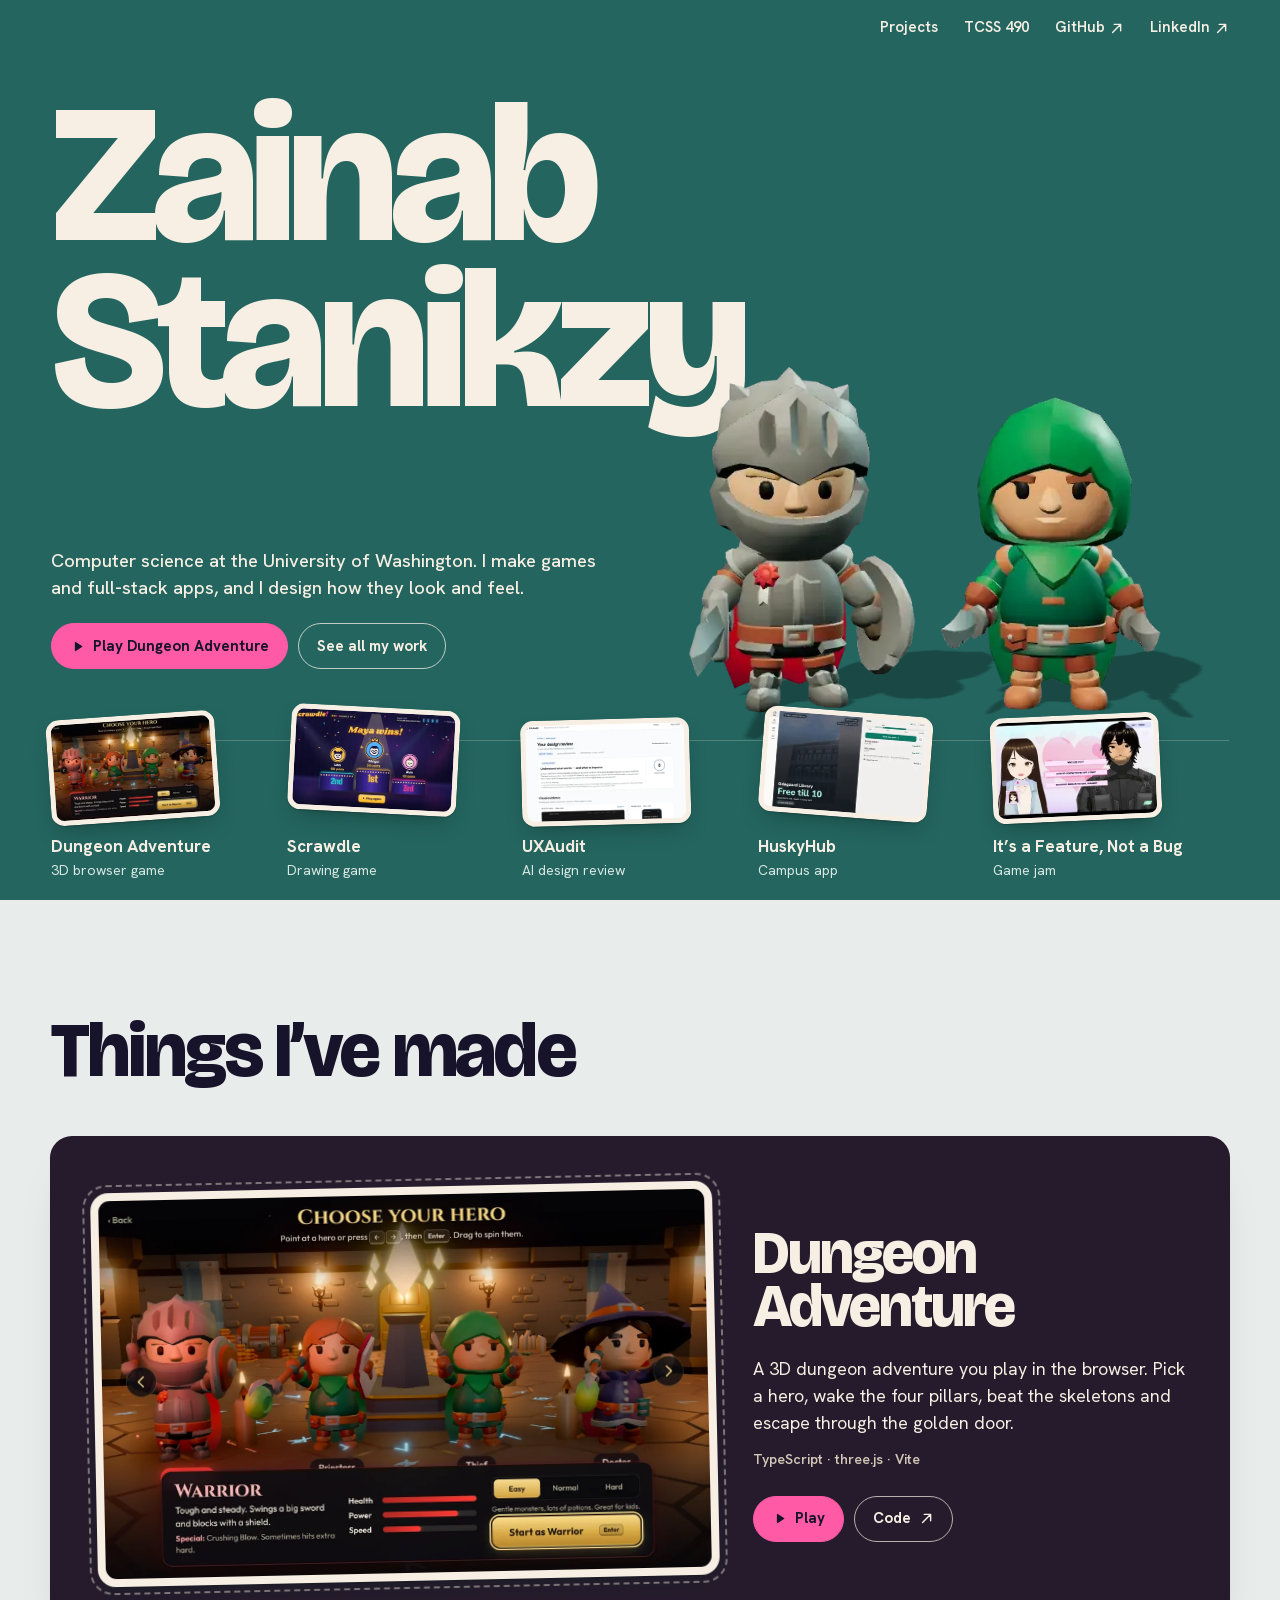
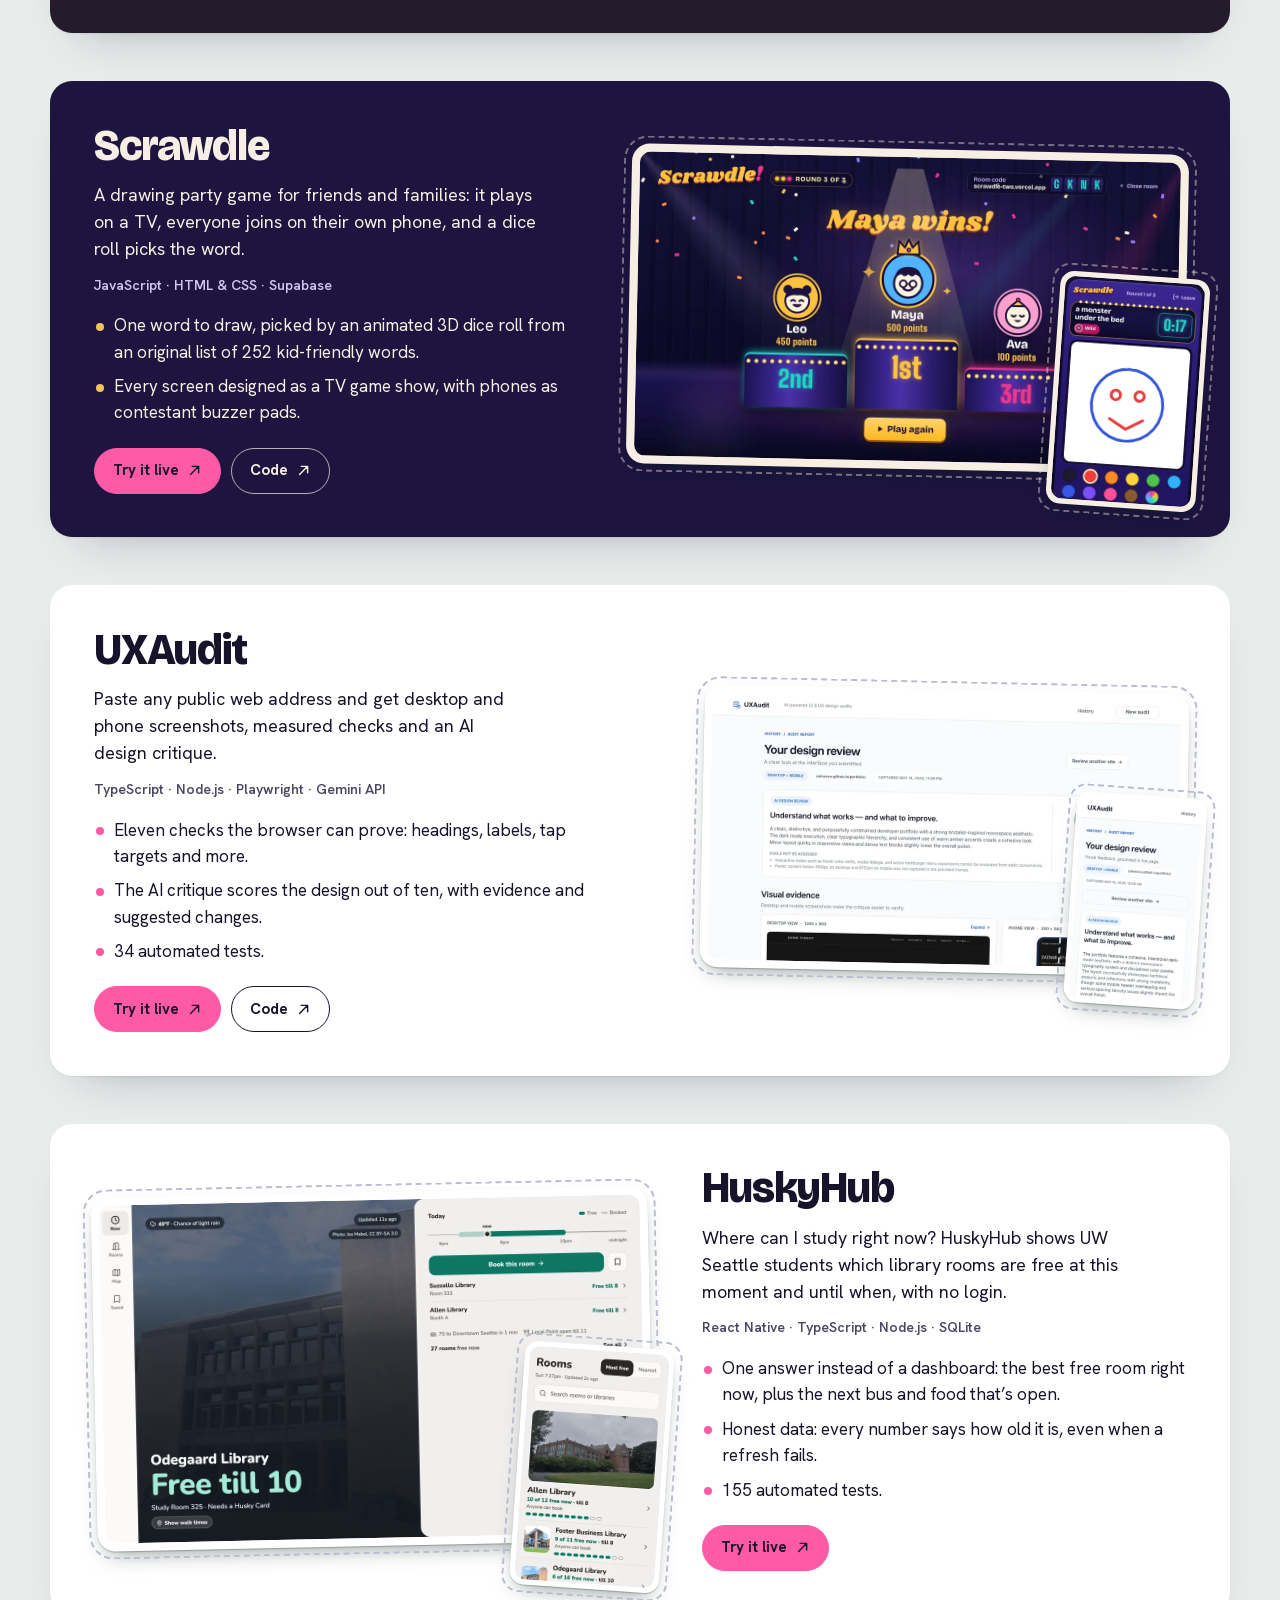
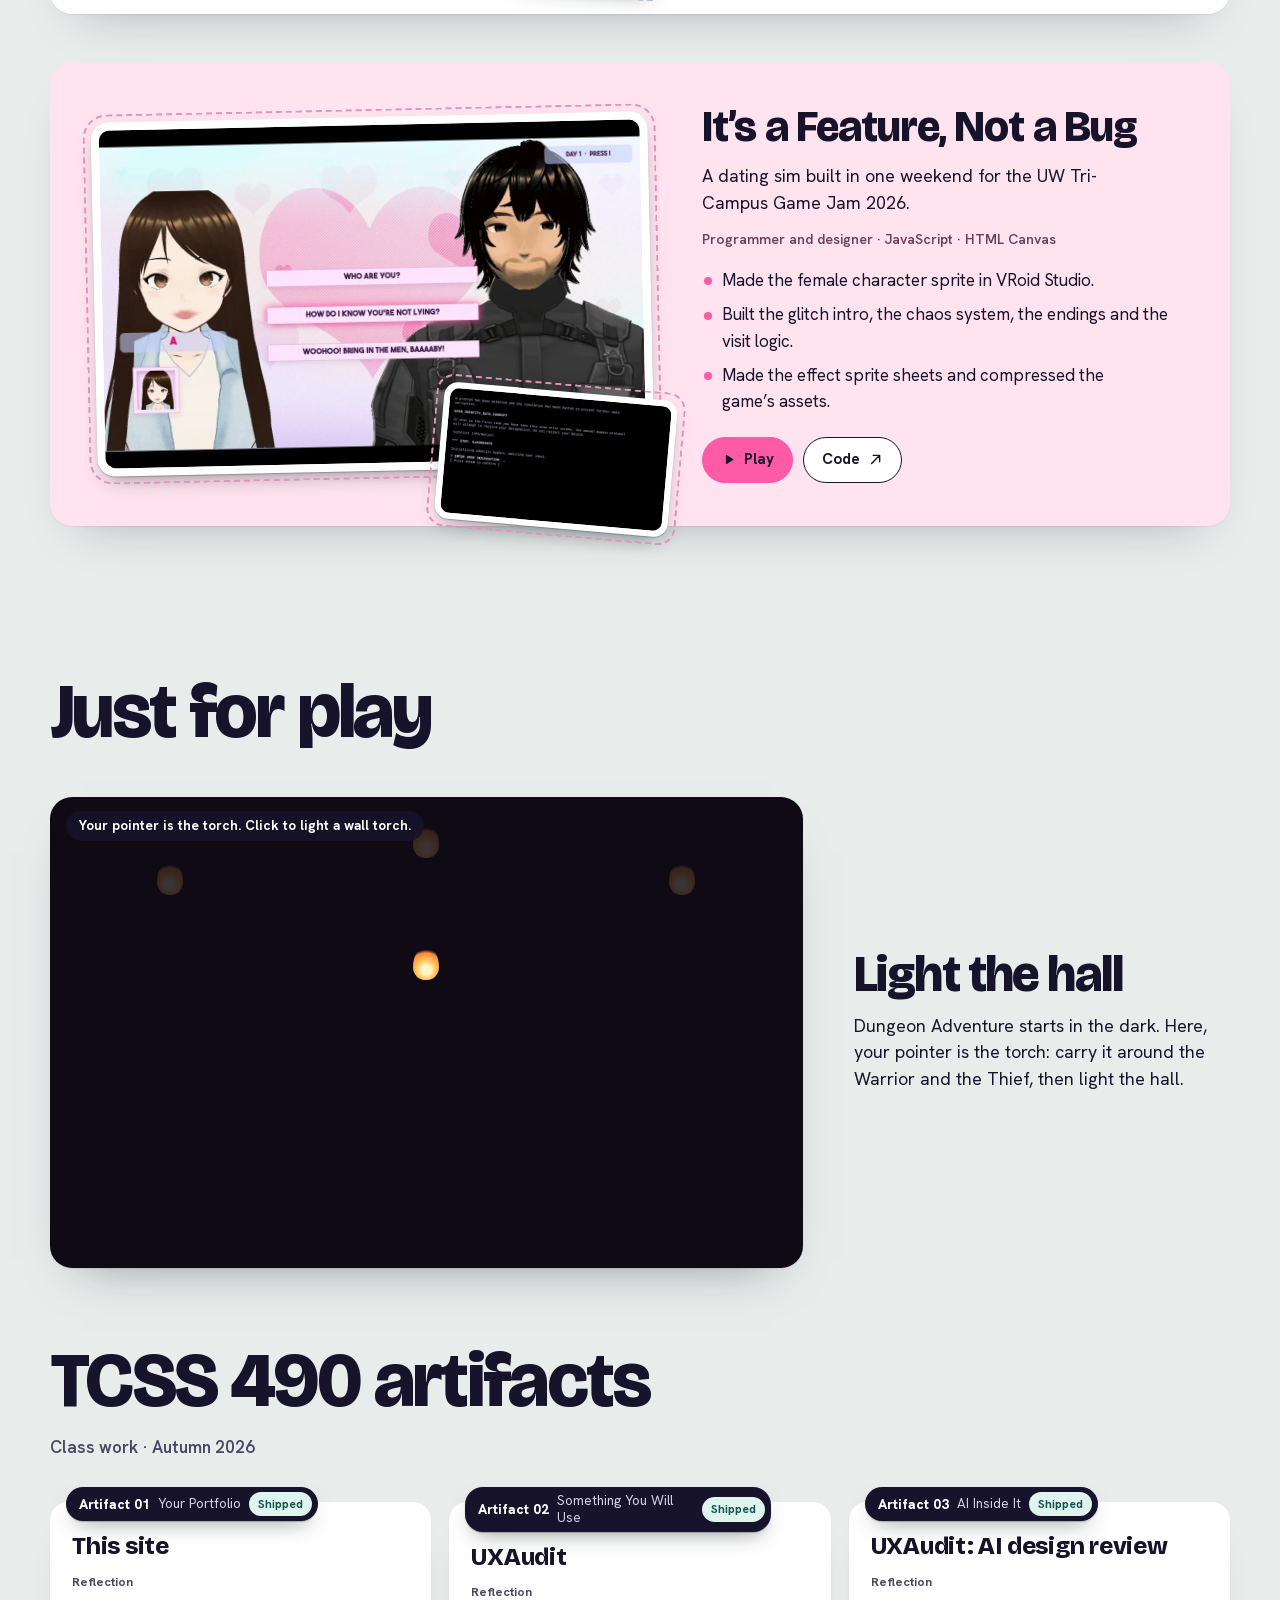
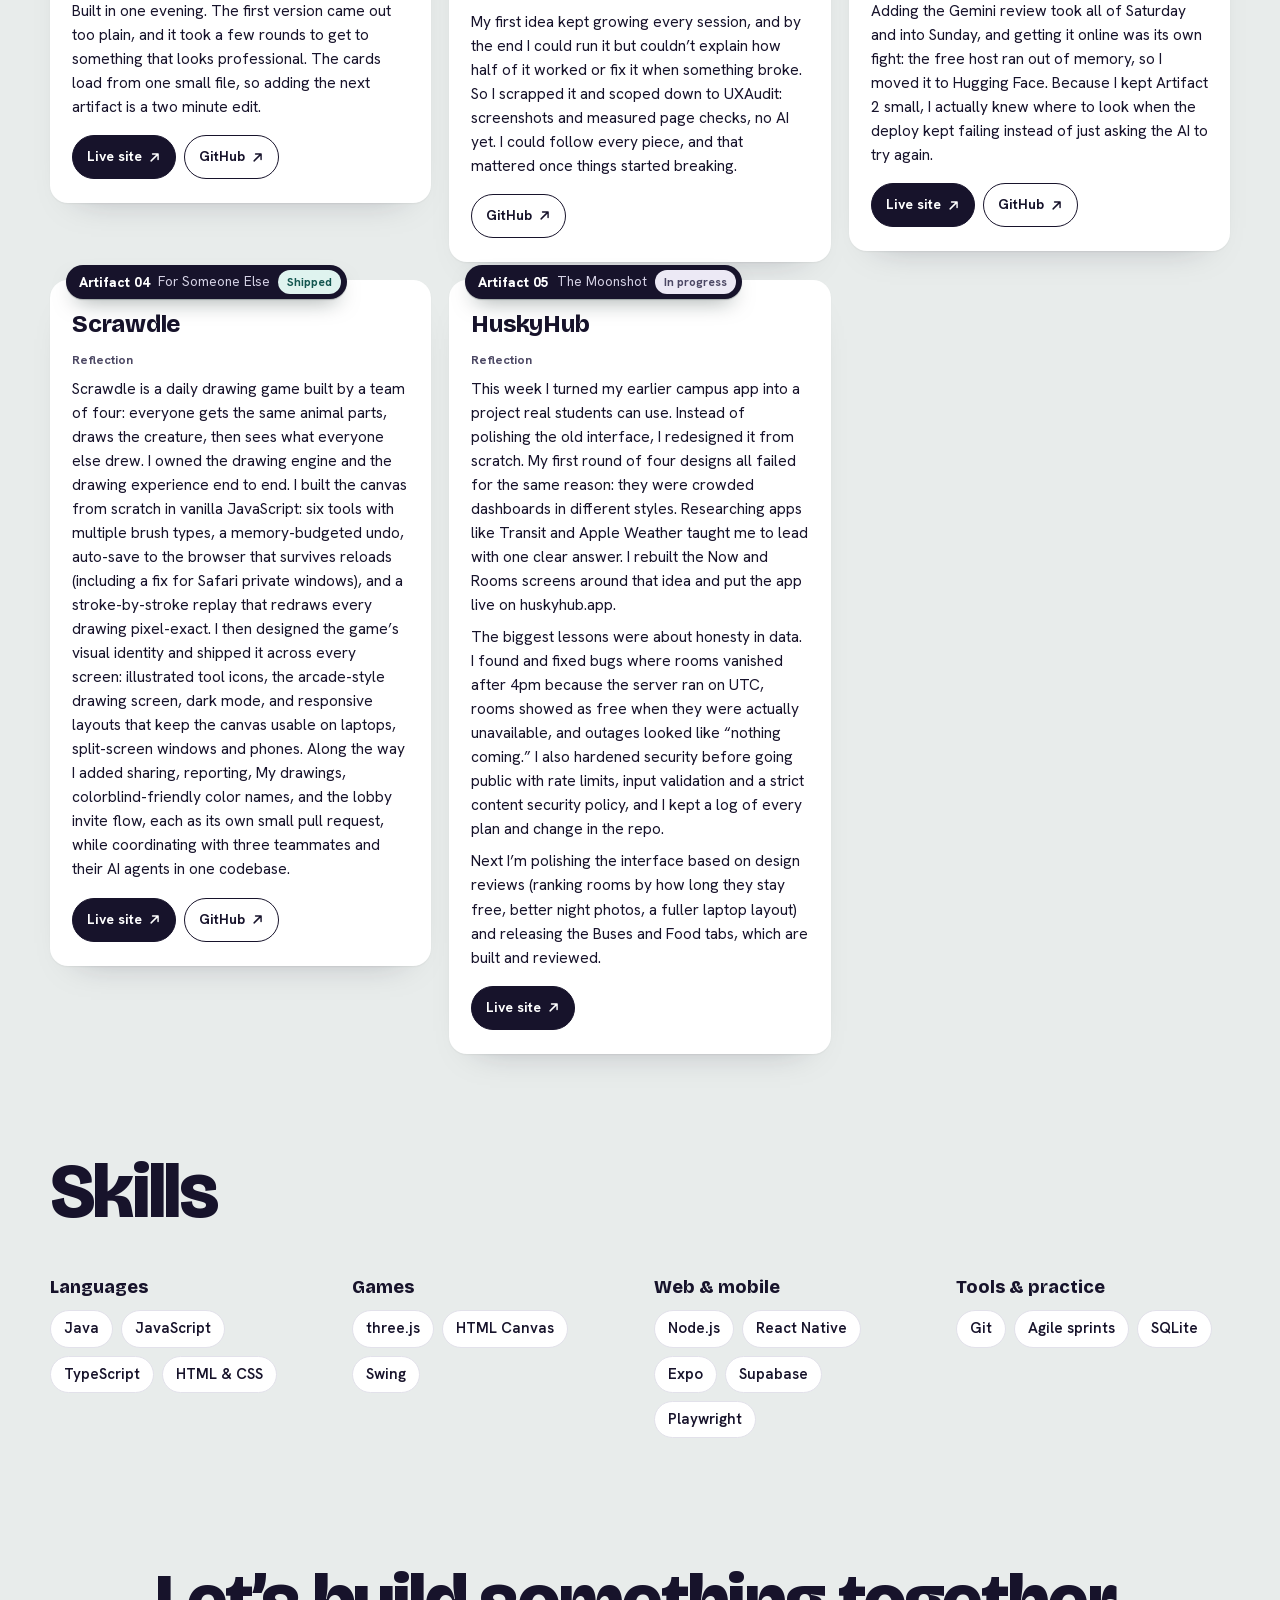
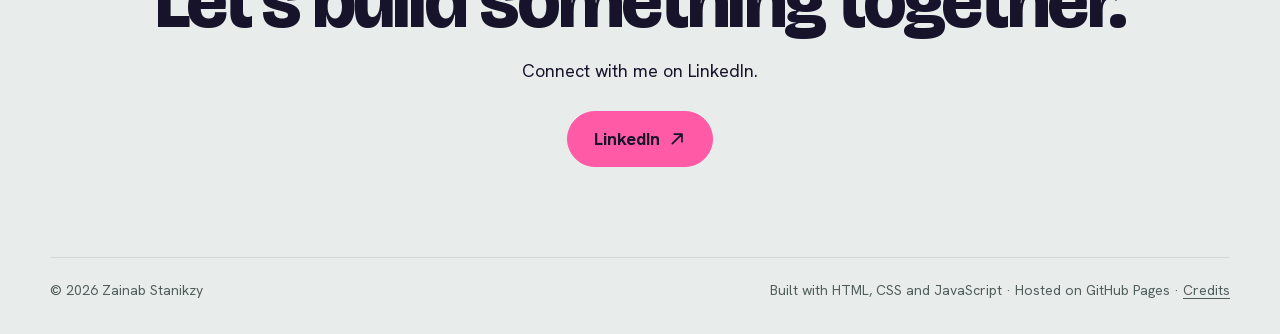
==== commit 24996d9e: "New design: opening sticker strip, fewer words, games open in the pop-up window, Light the hall, cre" ====
--- a/index.html
+++ b/index.html
@@ -29,7 +29,10 @@
     <symbol id="i-out" viewBox="0 0 20 20"><path d="M7 4.5h8.5V13M15.2 4.8 4.8 15.2" fill="none" stroke="currentColor" stroke-width="1.9" stroke-linecap="round" stroke-linejoin="round"/></symbol>
     <symbol id="i-close" viewBox="0 0 20 20"><path d="m5 5 10 10M15 5 5 15" fill="none" stroke="currentColor" stroke-width="2.2" stroke-linecap="round"/></symbol>
     <symbol id="i-key" viewBox="0 0 24 24"><rect x="2.5" y="6" width="19" height="12" rx="2.5" fill="none" stroke="currentColor" stroke-width="1.7"/><path d="M6 10h.01M9 10h.01M12 10h.01M15 10h.01M18 10h.01M7.5 14h9" fill="none" stroke="currentColor" stroke-width="1.9" stroke-linecap="round"/></symbol>
+    <symbol id="i-phone" viewBox="0 0 24 24"><rect x="7" y="2.5" width="10" height="19" rx="2.5" fill="none" stroke="currentColor" stroke-width="1.7"/><path d="M11 18.2h2" fill="none" stroke="currentColor" stroke-width="1.9" stroke-linecap="round"/></symbol>
     <symbol id="i-link" viewBox="0 0 20 20"><path d="M8.5 11.5a3 3 0 0 0 4.2 0l2.6-2.6a3 3 0 0 0-4.2-4.2l-.9.9M11.5 8.5a3 3 0 0 0-4.2 0l-2.6 2.6a3 3 0 0 0 4.2 4.2l.9-.9" fill="none" stroke="currentColor" stroke-width="1.8" stroke-linecap="round"/></symbol>
+    <symbol id="i-arrow" viewBox="0 0 20 20"><path d="M3.5 10h13M11.5 5 16.5 10l-5 5" fill="none" stroke="currentColor" stroke-width="1.9" stroke-linecap="round" stroke-linejoin="round"/></symbol>
+    <symbol id="i-full" viewBox="0 0 20 20"><path d="M4 8V4h4M12 4h4v4M16 12v4h-4M8 16H4v-4" fill="none" stroke="currentColor" stroke-width="1.9" stroke-linecap="round" stroke-linejoin="round"/></symbol>
     <symbol id="i-plus" viewBox="0 0 20 20"><path d="M10 4.5v11M4.5 10h11" fill="none" stroke="currentColor" stroke-width="2" stroke-linecap="round"/></symbol>
   </svg>
 
@@ -47,35 +50,34 @@
     <section class="hero" aria-labelledby="name">
       <h1 id="name" class="hero__name"><span>Zainab</span> <span>Stanikzy</span></h1>
 
+      <div class="hero__intro">
+        <p class="hero__role">Computer science at the University of Washington. I make games and <span class="nowrap">full-stack</span> apps, and I design how they look and feel.</p>
+        <p class="hero__actions">
+          <a class="pill pill--go" href="#dungeon" data-play="dungeon" data-touch-href="https://zainasuw.github.io/dungeon-adventure/" data-touch-label="Play Dungeon Adventure"><svg class="i" aria-hidden="true"><use href="#i-play"/></svg><span>Play Dungeon Adventure</span></a>
+          <a class="pill pill--light" href="#work">See all my work</a>
+        </p>
+      </div>
+
       <div class="hero__stage">
         <button class="heroes" type="button" aria-label="Say hi to the Warrior and the Thief from my game Dungeon Adventure">
           <img class="heroes__still" src="images/home/heroes.webp" alt="" width="820" height="466">
           <span class="heroes__turn" aria-hidden="true"></span>
         </button>
-        <p class="heroes__hint" aria-hidden="true">The Warrior and the Thief, from my game. Click to say hi.</p>
-      </div>
-
-      <div class="hero__intro">
-        <p class="hero__role">Computer science at the University of Washington. I make games and <span class="nowrap">full-stack</span> apps, and I design how they look and feel.</p>
-        <p class="hero__actions">
-          <a class="pill pill--go" href="#dungeon" data-play="dungeon" data-touch-href="#dungeon-preview" data-touch-label="See Dungeon Adventure"><svg class="i" aria-hidden="true"><use href="#i-play"/></svg><span>Play Dungeon Adventure</span></a>
-          <a class="pill pill--light" href="#work">See all my work</a>
-        </p>
       </div>
 
       <nav class="index" aria-label="Projects">
         <ol>
-          <li><a href="#dungeon" data-peek="images/home/dungeon-title.webp"><b>Dungeon Adventure</b><span>3D browser game&nbsp;· solo</span></a></li>
-          <li><a href="#scrawdle" data-peek="images/home/scrawdle-tv.webp"><b>Scrawdle</b><span>Drawing game&nbsp;· solo</span></a></li>
-          <li><a href="#uxaudit" data-peek="images/home/uxaudit-report.webp"><b>UXAudit</b><span>AI design review&nbsp;· solo</span></a></li>
-          <li><a href="#huskyhub" data-peek="images/home/huskyhub-now.webp"><b>HuskyHub</b><span>Campus app&nbsp;· live</span></a></li>
-          <li><a href="#jam" data-peek="images/home/jam-choices.webp"><b>It’s a Feature, Not a Bug</b><span>Game jam&nbsp;· team of three</span></a></li>
+          <li><a href="#dungeon"><img class="index__thumb" src="images/home/thumbs/dungeon.webp" alt="" width="400" height="250"><b>Dungeon Adventure</b><span>3D browser game</span></a></li>
+          <li><a href="#scrawdle"><img class="index__thumb" src="images/home/thumbs/scrawdle.webp" alt="" width="400" height="250"><b>Scrawdle</b><span>Drawing game</span></a></li>
+          <li><a href="#uxaudit"><img class="index__thumb" src="images/home/thumbs/uxaudit.webp" alt="" width="400" height="250"><b>UXAudit</b><span>AI design review</span></a></li>
+          <li><a href="#huskyhub"><img class="index__thumb" src="images/home/thumbs/huskyhub.webp" alt="" width="400" height="250"><b>HuskyHub</b><span>Campus app</span></a></li>
+          <li><a href="#jam"><img class="index__thumb" src="images/home/thumbs/jam.webp" alt="" width="400" height="250"><b>It’s a Feature, Not a Bug</b><span>Game jam</span></a></li>
         </ol>
       </nav>
     </section>
 
     <!-- The bar that appears once the first screen has scrolled away -->
-    <nav class="rail" aria-label="Page" inert>
+    <nav class="rail" aria-label="Page">
       <a href="#work">Projects</a>
       <a href="#tcss490">TCSS 490</a>
       <a href="#skills">Skills</a>
@@ -86,48 +88,33 @@
     <section class="work" id="work" aria-labelledby="work-title" tabindex="-1">
       <h2 id="work-title" class="section-title">Things I’ve made</h2>
 
-      <article class="sheet sheet--dungeon" id="dungeon" aria-labelledby="dungeon-title">
+      <article class="sheet sheet--dungeon sheet--scene" id="dungeon" aria-labelledby="dungeon-title">
         <div class="sheet__media">
           <figure class="cut cut--wide"><img src="images/home/dungeon-heroes.webp" alt="Dungeon Adventure’s Choose your hero screen: Warrior, Priestess, Thief and Doctor in a candle-lit crypt, with health, power and speed and three difficulties" width="960" height="600" loading="lazy"></figure>
         </div>
         <div class="sheet__text">
           <h3 id="dungeon-title">Dungeon Adventure</h3>
           <p class="lede">A 3D dungeon adventure you play in the browser. Pick a hero, wake the four pillars, beat the skeletons and escape through the golden door.</p>
-          <p class="facts">Built solo&nbsp;· TypeScript&nbsp;· three.js&nbsp;· Vite</p>
-          <ul class="did">
-            <li>Four heroes, each with their own abilities, and three difficulties, including an Easy mode made for kids.</li>
-            <li>Real-time combat, pillars to wake and a golden door to escape through.</li>
-          </ul>
-          <details class="how">
-            <summary><svg class="i" aria-hidden="true"><use href="#i-plus"/></svg>How it’s built</summary>
-            <ul>
-              <li>Rendered with three.js, with ambient occlusion and post-processing for the candle-lit crypt.</li>
-              <li>3D models compressed with meshopt through glTF-Transform, so the whole game loads in a few megabytes.</li>
-              <li>TypeScript and Vite, deployed to GitHub Pages by a GitHub Actions workflow on every push.</li>
+          <p class="facts">TypeScript&nbsp;· three.js&nbsp;· Vite</p>
+          <div class="play-desk">
+            <div class="actions">
+              <a class="pill pill--go" href="https://zainasuw.github.io/dungeon-adventure/" target="_blank" rel="noopener" data-play="dungeon"><svg class="i" aria-hidden="true"><use href="#i-play"/></svg>Play</a>
+              <button class="pill pill--icon only-playing" type="button" data-fullscreen title="Fullscreen"><svg class="i" aria-hidden="true"><use href="#i-full"/></svg><span class="vh">Fullscreen</span></button>
+              <a class="pill pill--icon only-playing" href="https://zainasuw.github.io/dungeon-adventure/" target="_blank" rel="noopener" title="Open full game"><svg class="i" aria-hidden="true"><use href="#i-out"/></svg><span class="vh">Open full game</span></a>
+              <a class="pill only-resting" href="https://github.com/zainasuw/dungeon-adventure" target="_blank" rel="noopener">Code<svg class="i" aria-hidden="true"><use href="#i-out"/></svg></a>
+            </div>
+          </div>
+          <div class="play-phone" id="dungeon-preview">
+            <ul class="strip" aria-label="Screens from Dungeon Adventure">
+              <li><img src="images/home/dungeon-title.webp" alt="Title screen" width="1120" height="700" loading="lazy"></li>
+              <li><img src="images/home/dungeon-play.webp" alt="The Warrior in the first hall of the crypt" width="960" height="600" loading="lazy"></li>
             </ul>
-          </details>
-          <div class="play-desk">
-            <div class="actions">
-              <button class="pill pill--go" type="button" data-play="dungeon"><svg class="i" aria-hidden="true"><use href="#i-play"/></svg>Play here</button>
-              <a class="pill" href="https://zainasuw.github.io/dungeon-adventure/" target="_blank" rel="noopener">Open full game<svg class="i" aria-hidden="true"><use href="#i-out"/></svg></a>
+            <div class="actions">
+              <a class="pill pill--go" href="https://zainasuw.github.io/dungeon-adventure/" target="_blank" rel="noopener"><svg class="i" aria-hidden="true"><use href="#i-play"/></svg>Play it<svg class="i" aria-hidden="true"><use href="#i-out"/></svg></a>
               <a class="pill" href="https://github.com/zainasuw/dungeon-adventure" target="_blank" rel="noopener">Code<svg class="i" aria-hidden="true"><use href="#i-out"/></svg></a>
             </div>
-            <p class="keys"><kbd>W</kbd><kbd>A</kbd><kbd>S</kbd><kbd>D</kbd> walk · <kbd>F</kbd> attack · <kbd>Space</kbd> dodge</p>
-          </div>
-          <div class="play-phone" id="dungeon-preview">
-            <p class="kbd-note"><svg class="i i--lg" aria-hidden="true"><use href="#i-key"/></svg><span><b>Playing needs a keyboard.</b> Open this page on a computer to play it right here. Meanwhile, here’s what it looks like.</span></p>
-            <ul class="strip" aria-label="Screens from Dungeon Adventure">
-              <li><img src="images/home/dungeon-title.webp" alt="Title screen" width="1120" height="700" loading="lazy"><span>Title screen</span></li>
-              <li><img src="images/home/dungeon-heroes.webp" alt="Choose your hero: Warrior, Priestess, Thief and Doctor, with health, power and speed" width="960" height="600" loading="lazy"><span>Choose your hero</span></li>
-              <li><img src="images/home/dungeon-play.webp" alt="The Warrior in the first hall of the crypt" width="960" height="600" loading="lazy"><span>In the first hall</span></li>
-            </ul>
-            <div class="actions">
-              <button class="pill pill--go" type="button" data-copy="#dungeon"><svg class="i" aria-hidden="true"><use href="#i-link"/></svg><span>Copy link for later</span></button>
-              <a class="pill" href="https://github.com/zainasuw/dungeon-adventure" target="_blank" rel="noopener">Code<svg class="i" aria-hidden="true"><use href="#i-out"/></svg></a>
-            </div>
             <p class="copied" role="status" aria-live="polite"></p>
           </div>
-          <p class="credit">3D characters and dungeon: KayKit by Kay Lousberg (CC0). Screens captured from the live game.</p>
         </div>
       </article>
 
@@ -139,27 +126,15 @@
         <div class="sheet__text">
           <h3 id="scrawdle-title">Scrawdle</h3>
           <p class="lede">A drawing party game for friends and families: it plays on a TV, everyone joins on their own phone, and a dice roll picks the word.</p>
-          <p class="facts">Designed and built solo&nbsp;· JavaScript&nbsp;· HTML &amp; CSS&nbsp;· Supabase</p>
-          <ul class="did">
-            <li>A same-room party game: a TV host screen, joining by room code, anonymous voting, points and a winner podium.</li>
+          <p class="facts">JavaScript&nbsp;· HTML &amp; CSS&nbsp;· Supabase</p>
+          <ul class="did">
             <li>One word to draw, picked by an animated 3D dice roll from an original list of 252 kid-friendly words.</li>
             <li>Every screen designed as a TV game show, with phones as contestant buzzer pads.</li>
           </ul>
-          <details class="how">
-            <summary><svg class="i" aria-hidden="true"><use href="#i-plus"/></svg>How it plays</summary>
-            <ol>
-              <li>Host a game on a TV or laptop. The screen shows a room code and a QR code.</li>
-              <li>Everyone joins on their own phone and picks a name.</li>
-              <li>A die rolls onto the stage, lands on a category, and the word flips onto the board.</li>
-              <li>Everyone draws it on their phone before the clock runs out.</li>
-              <li>The TV shows every drawing with no names, everyone votes, and points are revealed.</li>
-            </ol>
-          </details>
           <div class="actions">
             <a class="pill pill--go" href="https://scrawdle-two.vercel.app" target="_blank" rel="noopener">Try it live<svg class="i" aria-hidden="true"><use href="#i-out"/></svg></a>
             <a class="pill" href="https://github.com/zainasuw/scrawdle" target="_blank" rel="noopener">Code<svg class="i" aria-hidden="true"><use href="#i-out"/></svg></a>
           </div>
-          <p class="credit">A party needs a TV or laptop plus phones; Daily Word and Quick draw work solo. My own version of the team game in my class work below.</p>
         </div>
       </article>
 
@@ -171,55 +146,36 @@
         <div class="sheet__text">
           <h3 id="ux-title">UXAudit</h3>
           <p class="lede">Paste any public web address and get desktop and phone screenshots, measured checks and an AI design critique.</p>
-          <p class="facts">Built solo&nbsp;· TypeScript&nbsp;· Node.js&nbsp;· Playwright&nbsp;· Gemini API</p>
-          <ul class="did">
-            <li>Captures the page on desktop and phone, then measures eleven facts the browser can prove, like headings, labels and tap-target size.</li>
-            <li>The AI critique scores the design out of ten with evidence and suggested changes, and every reply is strictly validated before it’s shown.</li>
-            <li>Only public addresses are analysed, and every request goes through a guarded proxy. 34 automated tests.</li>
-          </ul>
-          <details class="how">
-            <summary><svg class="i" aria-hidden="true"><use href="#i-plus"/></svg>How an audit works</summary>
-            <ol>
-              <li>The address is checked: only public http and https sites are accepted.</li>
-              <li>A sandboxed Chromium opens the page at 1280 × 800 and 390 × 844, scrolls it and captures it.</li>
-              <li>The page is measured in the browser: title, language, headings, image descriptions, link names, form labels and more.</li>
-              <li>The screenshots and measurements go to Gemini; its reply must match a strict shape before the report appears.</li>
-            </ol>
-          </details>
+          <p class="facts">TypeScript&nbsp;· Node.js&nbsp;· Playwright&nbsp;· Gemini API</p>
+          <ul class="did">
+            <li>Eleven checks the browser can prove: headings, labels, tap targets and more.</li>
+            <li>The AI critique scores the design out of ten, with evidence and suggested changes.</li>
+            <li>34 automated tests.</li>
+          </ul>
           <div class="actions">
             <a class="pill pill--go" href="https://cvdvnu-uxaudit.hf.space" target="_blank" rel="noopener">Try it live<svg class="i" aria-hidden="true"><use href="#i-out"/></svg></a>
             <a class="pill" href="https://github.com/zainasuw/uxaudit" target="_blank" rel="noopener">Code<svg class="i" aria-hidden="true"><use href="#i-out"/></svg></a>
           </div>
-          <p class="credit">It runs on a free host that sleeps when nobody has used it for a while; the first visit can then take two to four minutes to wake it.</p>
         </div>
       </article>
 
       <article class="sheet sheet--hub" id="huskyhub" aria-labelledby="husky-title">
         <div class="sheet__media">
-          <figure class="cut cut--wide"><img src="images/home/huskyhub-now.webp" srcset="images/home/huskyhub-now.webp 1120w, images/home/huskyhub-now-1600.webp 1600w" sizes="(max-width: 760px) 90vw, (orientation: portrait) and (max-width: 1100px) 90vw, 560px" alt="HuskyHub’s Now screen on a laptop: Odegaard Library, free till 10, with today’s timeline, a Book this room button and two backup rooms" width="1120" height="700" loading="lazy"></figure>
+          <figure class="cut cut--wide"><img src="images/home/huskyhub-now.webp" srcset="images/home/huskyhub-now.webp 1120w, images/home/huskyhub-now-1600.webp 1600w" sizes="(max-width: 760px) 90vw, (orientation: portrait) and (max-width: 1100px) 90vw, 560px" alt="HuskyHub’s Now screen on a laptop: Odegaard Library, free till 10, with today’s timeline, a Book this room button and two backup rooms. Building photo: Joe Mabel, CC BY-SA 3.0" width="1120" height="700" loading="lazy"></figure>
           <figure class="cut cut--phone"><img src="images/home/huskyhub-phone.webp" srcset="images/home/huskyhub-phone-320.webp 320w, images/home/huskyhub-phone.webp 560w" sizes="(max-width: 760px) 30vw, (orientation: portrait) and (max-width: 1100px) 30vw, 150px" alt="The Rooms screen on a phone: libraries ranked by how many rooms are free now" width="560" height="933" loading="lazy"></figure>
         </div>
         <div class="sheet__text">
           <h3 id="husky-title">HuskyHub</h3>
           <p class="lede">Where can I study right now? HuskyHub shows UW Seattle students which library rooms are free at this moment and until when, with no login.</p>
-          <p class="facts">Live, in progress&nbsp;· React Native&nbsp;· TypeScript&nbsp;· Node.js&nbsp;· SQLite</p>
+          <p class="facts">React Native&nbsp;· TypeScript&nbsp;· Node.js&nbsp;· SQLite</p>
           <ul class="did">
             <li>One answer instead of a dashboard: the best free room right now, plus the next bus and food that’s open.</li>
             <li>Honest data: every number says how old it is, even when a refresh fails.</li>
-            <li>Works on phones and laptops, by keyboard and with screen readers. 155 automated tests.</li>
-          </ul>
-          <details class="how">
-            <summary><svg class="i" aria-hidden="true"><use href="#i-plus"/></svg>How it’s built</summary>
-            <ul>
-              <li>The backend (Node 22, TypeScript, Hono and SQLite) runs on Fly.io and regularly checks library room grids, UW library and dining pages, OneBusAway and the National Weather Service.</li>
-              <li>The site is a static Expo web export on Cloudflare, served with a strict security policy.</li>
-              <li>No accounts and no personal data. Only the site can call the API, and requests are rate-limited and validated.</li>
-            </ul>
-          </details>
+            <li>155 automated tests.</li>
+          </ul>
           <div class="actions">
             <a class="pill pill--go" href="https://huskyhub.app" target="_blank" rel="noopener">Try it live<svg class="i" aria-hidden="true"><use href="#i-out"/></svg></a>
           </div>
-          <p class="credit">Not affiliated with the University of Washington. Building photo: Joe Mabel, CC BY-SA 3.0. Buses, Food and a map are still being built.</p>
         </div>
       </article>
 
@@ -230,8 +186,8 @@
         </div>
         <div class="sheet__text">
           <h3 id="jam-title">It’s a Feature, Not a Bug</h3>
-          <p class="lede">A dating sim built in one weekend for the UW Tri-Campus Game Jam 2026 with a team of three.</p>
-          <p class="facts">Team of three&nbsp;· I was a programmer and designer&nbsp;· JavaScript&nbsp;· HTML Canvas</p>
+          <p class="lede">A dating sim built in one weekend for the UW Tri-Campus Game Jam 2026.</p>
+          <p class="facts">Programmer and designer&nbsp;· JavaScript&nbsp;· HTML Canvas</p>
           <ul class="did">
             <li>Made the female character sprite in VRoid Studio.</li>
             <li>Built the glitch intro, the chaos system, the endings and the visit logic.</li>
@@ -239,18 +195,18 @@
           </ul>
           <div class="play-desk">
             <div class="actions">
-              <button class="pill pill--go" type="button" data-play="jam"><svg class="i" aria-hidden="true"><use href="#i-play"/></svg>Play here</button>
-              <a class="pill" href="https://la-petite-baleine.github.io/TriCampusJam2026/" target="_blank" rel="noopener">Open full game<svg class="i" aria-hidden="true"><use href="#i-out"/></svg></a>
-              <a class="pill" href="https://github.com/zainasuw/TriCampusJam2026" target="_blank" rel="noopener">Code<svg class="i" aria-hidden="true"><use href="#i-out"/></svg></a>
-            </div>
-            <p class="keys">Click to play · type your name and press <kbd>Enter</kbd> when it asks</p>
+              <a class="pill pill--go" href="https://la-petite-baleine.github.io/TriCampusJam2026/" target="_blank" rel="noopener" data-play="jam"><svg class="i" aria-hidden="true"><use href="#i-play"/></svg>Play</a>
+              <button class="pill pill--icon only-playing" type="button" data-fullscreen title="Fullscreen"><svg class="i" aria-hidden="true"><use href="#i-full"/></svg><span class="vh">Fullscreen</span></button>
+              <a class="pill pill--icon only-playing" href="https://la-petite-baleine.github.io/TriCampusJam2026/" target="_blank" rel="noopener" title="Open full game"><svg class="i" aria-hidden="true"><use href="#i-out"/></svg><span class="vh">Open full game</span></a>
+              <a class="pill only-resting" href="https://github.com/zainasuw/TriCampusJam2026" target="_blank" rel="noopener">Code<svg class="i" aria-hidden="true"><use href="#i-out"/></svg></a>
+            </div>
           </div>
           <div class="play-phone" id="jam-preview">
-            <p class="kbd-note"><svg class="i i--lg" aria-hidden="true"><use href="#i-key"/></svg><span><b>Playing needs a keyboard</b>: the game asks you to type your name. Open this page on a computer to play it right here.</span></p>
+            <p class="phone-note">Best played on a computer.</p>
             <ul class="strip" aria-label="Screens from It’s a Feature, Not a Bug">
-              <li><img src="images/home/jam-title.webp" alt="Title screen: Dating Simulator! It’s a Romance, Not a Bug" width="960" height="540" loading="lazy"><span>Title screen</span></li>
-              <li><img src="images/home/jam-intro.webp" alt="The PerfectMatch intro, glitching: error, match overflow" width="960" height="540" loading="lazy"><span>The glitch intro</span></li>
-              <li><img src="images/home/jam-name.webp" alt="A stop screen asking for your name" width="960" height="540" loading="lazy"><span>Where it asks your name</span></li>
+              <li><img src="images/home/jam-title.webp" alt="Title screen: Dating Simulator! It’s a Romance, Not a Bug" width="960" height="540" loading="lazy"></li>
+              <li><img src="images/home/jam-intro.webp" alt="The PerfectMatch intro, glitching: error, match overflow" width="960" height="540" loading="lazy"></li>
+              <li><img src="images/home/jam-name.webp" alt="A stop screen asking for your name" width="960" height="540" loading="lazy"></li>
             </ul>
             <div class="actions">
               <button class="pill pill--go" type="button" data-copy="#jam"><svg class="i" aria-hidden="true"><use href="#i-link"/></svg><span>Copy link for later</span></button>
@@ -258,11 +214,30 @@
             </div>
             <p class="copied" role="status" aria-live="polite"></p>
           </div>
-          <p class="credit">Built on a course engine by Chris Marriott; third-party art and music are credited in the repo.</p>
-        </div>
-      </article>
-
-      <!-- Tetris is off the page for now and comes back when the game is redone. Its sheet is kept in tetris-sheet.html. -->
+        </div>
+      </article>
+
+      <!-- Tetris returns when the game is redone. -->
+    </section>
+
+    <!-- Things made only to be played with -->
+    <section class="toys" id="toys" aria-labelledby="toys-title" tabindex="-1">
+      <h2 id="toys-title" class="section-title">Just for play</h2>
+      <article class="toy" aria-labelledby="torch-title">
+        <div class="torch" id="torch" tabindex="0" role="application" aria-label="A dark hall with the Warrior and the Thief. Move the torch with the pointer or the arrow keys, and press Enter or click to light a wall torch. Light all three.">
+          <span class="torch__wall" aria-hidden="true"></span>
+          <span class="torch__floor" aria-hidden="true"></span>
+          <span class="torch__heroes torch__heroes--dark" aria-hidden="true"></span>
+          <span class="torch__heroes torch__heroes--lit" aria-hidden="true"></span>
+          <span class="torch__flame" aria-hidden="true"></span>
+          <p class="torch__say" role="status"></p>
+        </div>
+        <div class="toy__text">
+          <h3 id="torch-title">Light the hall</h3>
+          <p class="lede">Dungeon Adventure starts in the dark. Here, your pointer is the torch: carry it around the Warrior and the Thief, then light the hall.</p>
+          <p class="actions"><button class="pill" type="button" id="torch-reset" hidden>Blow them out</button></p>
+        </div>
+      </article>
     </section>
 
     <section class="classwork" id="tcss490" aria-labelledby="tcss-title" tabindex="-1">
@@ -291,15 +266,17 @@
 
   <footer class="foot">
     <p>© 2026 Zainab Stanikzy</p>
-    <p>Built with HTML, CSS and JavaScript · Hosted on GitHub Pages</p>
+    <p>Built with HTML, CSS and JavaScript · Hosted on GitHub Pages · <a class="foot__link" href="credits.html">Credits</a></p>
   </footer>
 
+
   <!-- The game window: a live game, loaded only when someone asks to play -->
-  <dialog class="screen" id="game" aria-labelledby="game-title">
+  <dialog class="screen" id="game" aria-labelledby="game-title" tabindex="-1">
     <div class="screen__bar">
-      <p class="screen__title"><span id="game-title">Game</span><span class="screen__hint" id="game-hint"></span></p>
-      <a class="pill pill--quiet" id="game-full" href="#" target="_blank" rel="noopener">Open full game<svg class="i" aria-hidden="true"><use href="#i-out"/></svg></a>
-      <button class="pill pill--close" type="button" data-close><svg class="i" aria-hidden="true"><use href="#i-close"/></svg>Close game</button>
+      <p class="screen__title vh"><span id="game-title">Game</span><span id="game-hint"></span></p>
+      <button class="pill pill--quiet pill--icon" type="button" id="game-fs" title="Fullscreen"><svg class="i" aria-hidden="true"><use href="#i-full"/></svg><span class="vh">Fullscreen</span></button>
+      <a class="pill pill--quiet pill--icon" id="game-full" href="#" target="_blank" rel="noopener" title="Open full game"><svg class="i" aria-hidden="true"><use href="#i-out"/></svg><span class="vh">Open full game</span></a>
+      <button class="pill pill--close pill--icon" type="button" data-close title="Close (Esc)"><svg class="i" aria-hidden="true"><use href="#i-close"/></svg><span class="vh">Close game</span></button>
     </div>
     <div class="screen__glass"><div class="screen__frame" id="game-frame"></div></div>
   </dialog>
--- a/styles.css
+++ b/styles.css
@@ -24,7 +24,8 @@
   --ease: cubic-bezier(.16, 1, .3, 1);
 }
 * { box-sizing: border-box; margin: 0; padding: 0; }
-html { -webkit-text-size-adjust: 100%; scroll-behavior: smooth; scrollbar-color: var(--teal) var(--desk); }
+html.smooth { scroll-behavior: smooth; }
+html { -webkit-text-size-adjust: 100%; scrollbar-color: var(--teal) var(--desk); }
 body { background: var(--desk); color: var(--ink); font-family: "Hanken Grotesk", system-ui, sans-serif; font-weight: 400; font-size: 17px; line-height: 1.55; -webkit-font-smoothing: antialiased; }
 ::selection { background: var(--pink); color: var(--ink); }
 a { color: inherit; text-underline-offset: 3px; }
@@ -78,8 +79,6 @@
 .index span { font-size: 14px; color: var(--cream-soft); text-wrap: balance; }
 .nowrap { white-space: nowrap; }
 .index a:hover b { text-decoration: underline; text-decoration-thickness: 2px; text-underline-offset: 4px; }
-.peek { position: fixed; left: 0; top: 0; z-index: 20; width: 300px; height: auto; padding: 7px; background: #fff; border-radius: 16px; box-shadow: var(--shadow-up); pointer-events: none; opacity: 0; transform: translate(-50%, calc(-100% - 22px)) rotate(-3deg) scale(.9); transition: opacity .25s, transform .35s var(--ease); }
-.peek.is-on { opacity: 1; transform: translate(-50%, calc(-100% - 22px)) rotate(-3deg) scale(1); }
 
 /* Below the first screen: sticker sheets laid on the desk */
 .work, .classwork, .skills, .contact { width: min(1180px, 100% - 2 * var(--m)); margin: 0 auto; }
@@ -201,7 +200,140 @@
 .contact__title { font-family: "Bricolage Grotesque", sans-serif; font-weight: 800; font-variation-settings: "opsz" 96; font-size: clamp(40px, 6vw, 88px); line-height: .95; letter-spacing: -.035em; color: var(--ink); text-wrap: balance; }
 .contact p { margin: 18px 0 26px; font-size: 18px; }
 
-/* The game window */
+
+/* Tall screens (phones, upright tablets): name, heroes, intro and index stack in reading order */
+@media (max-width: 760px), (orientation: portrait) and (max-width: 1100px) {
+  .hero { display: flex; flex-direction: column; min-height: 0; padding-top: calc(var(--bar) + 8px); }
+  .hero__name { font-size: clamp(56px, 19vw, 150px); margin-top: 1vh; }
+  .hero__stage { margin: -3vw -4vw 0 auto; width: min(100%, 680px); }
+  .heroes__hint { position: static; margin-top: 2px; text-align: right; padding-right: 4vw; font-size: 13px; }
+  .hero__intro { padding: 18px 0 26px; }
+  .hero__actions .pill { flex: 1 1 auto; justify-content: center; }
+  .index ol { grid-template-columns: 1fr; }
+  .index li + li { border-top: 1px solid rgba(247, 239, 227, .2); }
+  .index a { min-height: 60px; padding: 12px 0; flex-direction: row; align-items: baseline; justify-content: space-between; gap: 12px; }
+  .index span { text-align: right; }
+  }
+@media (max-width: 520px) {
+  .hero__stage { margin-top: 0; }
+  .index a { flex-direction: column; align-items: flex-start; gap: 2px; }
+  .index span { text-align: left; }
+}
+@media (max-width: 760px), (orientation: portrait) and (max-width: 1100px) {
+  .desk__nav a { padding: 0 9px; font-size: 14.5px; }
+  .sheet { grid-template-columns: 1fr; padding: 20px 18px 24px; border-radius: 18px; }
+  .sheet--flip .sheet__media { order: 0; }
+  .sheet__media { margin-bottom: 14px; }
+  .sheet__media:has(.cut--phone, .cut--inset) { margin-bottom: max(26px, 7vw); }
+  .cut--phone { width: 30%; right: -2%; bottom: -10%; }
+  .cut--inset { width: 44%; right: -2%; bottom: -10%; }
+  .cut--tall { margin-left: 10%; }
+  .actions .pill { flex: 1 1 auto; justify-content: center; }
+}
+@media (prefers-reduced-motion: reduce) {
+  html, html.smooth { scroll-behavior: auto; }
+  .pill { transition: none; }
+}
+
+/* The bar that appears after the first screen: slim and quiet, in the first screen's teal and cream */
+.rail { position: fixed; inset: 0 0 auto 0; z-index: 15; display: flex; align-items: center; justify-content: flex-end; gap: 2px; height: var(--rail); padding: 0 calc(var(--gutter) - 10px); background: var(--teal); color: var(--cream); transform: translateY(-110%); transition: transform .3s var(--ease); }
+/* it also slides in whenever the keyboard reaches one of its links, so Tab never skips it */
+.rail.is-on, .rail:focus-within { transform: none; }
+.rail:not(.is-on):not(:focus-within) { pointer-events: none; }
+.rail a { display: inline-flex; align-items: center; height: var(--rail); padding: 0 10px; font-weight: 500; font-size: 14px; text-decoration: none; white-space: nowrap; color: var(--cream-soft); }
+.rail a:hover, .rail a[aria-current="true"] { color: var(--cream); }
+@media (hover: hover) {
+  .rail a:hover { text-decoration: underline; text-decoration-thickness: 1px; text-underline-offset: 5px; }
+}
+.rail a[aria-current="true"] { font-weight: 700; text-decoration: underline; text-decoration-thickness: 1.5px; text-underline-offset: 5px; }
+.rail a:focus-visible { outline-color: var(--cream); outline-offset: -3px; box-shadow: none; }
+@media (pointer: coarse) {
+  :root { --rail: 44px; }
+}
+/* Projects lands with the first screen fully behind the bar; everything else gets a little air under it */
+/* nothing the page scrolls to, by link or by keyboard, lands under the bar */
+html.js { scroll-padding-top: var(--rail); }
+.js :is(.sheet, .classwork, .skills, .contact, .play-phone) { scroll-margin-top: 16px; }
+.skills:focus, .contact:focus { outline: none; box-shadow: none; }
+@media (max-width: 520px) {
+  .rail { justify-content: space-between; padding: 0 6px; }
+}
+@media (prefers-reduced-motion: reduce) {
+  .rail, .how summary .i, .desk__nav a { transition: none; }
+}
+
+/* Scrawdle's sheet: the game show's stage purple, with its marquee gold */
+.sheet--scrawdle { --sheet: #1d1440; --sheet-ink: #f7efe3; --sheet-soft: #cfc6ee; --sheet-cut: rgba(247, 239, 227, .42); }
+.sheet--scrawdle .pill:not(.pill--go) { background: transparent; color: #f7efe3; border-color: rgba(247, 239, 227, .7); }
+.sheet--scrawdle .pill:not(.pill--go):hover { background: #f7efe3; color: #1d1440; }
+.sheet--scrawdle .cut { background: #f7efe3; }
+.sheet--scrawdle .did li::before { background: #f2c35b; }
+.sheet--scrawdle .how summary .i { color: var(--pink); }
+/* the first screen's project index */
+@media (min-width: 761px) and (orientation: landscape), (min-width: 1101px) {
+  .index ol { grid-template-columns: repeat(3, minmax(0, 1fr)); }
+  .index a { padding-right: 20px; }
+  .hero__intro { max-width: 40rem; }
+  /* Scrawdle's screen sits on the right, in the same wider column the other sheets give theirs */
+  .sheet--scrawdle { grid-template-columns: 1fr 1.15fr; }
+}
+/* a sticker's cut line may reach past the page edge on upright tablets; it never makes the page scroll sideways */
+main { overflow-x: clip; }
+.desk__nav a, .button { min-height: 44px; }
+/* the names sit on one line each where there is room for them; narrower landscape windows wrap onto two rows */
+@media (min-width: 1000px) and (orientation: landscape), (min-width: 1101px) {
+  .index ol { grid-template-columns: repeat(5, minmax(max-content, 1fr)); }
+}
+/* the heroes' focus ring stays inside the first screen instead of being cut at its edge */
+.heroes:focus-visible { outline-offset: -8px; box-shadow: inset 0 0 0 5px #fff; }
+
+/* ---- Play in place: the still screen grows where it stands and becomes the game ---- */
+.vh { position: absolute; width: 1px; height: 1px; overflow: hidden; clip-path: inset(50%); white-space: nowrap; }
+.sheet.is-playing { grid-template-columns: 1fr; row-gap: 14px; padding-block: 18px 20px; }
+.sheet.is-playing .sheet__media { justify-self: center; width: min(100%, var(--stage-w, 100%)); margin: 0; }
+.sheet.is-playing .cut--wide { transform: none; box-shadow: var(--shadow-up); }
+.sheet.is-playing .cut--wide > img { width: 100%; height: auto; aspect-ratio: var(--stage-ar); object-fit: cover; position: relative; z-index: 2; transition: opacity .4s var(--ease); }
+.sheet.is-playing .cut--inset, .sheet.is-playing .cut--phone { display: none; }
+.live { position: absolute; inset: 8px; border-radius: 11px; overflow: hidden; background: #0d0a14; }
+.live iframe { position: absolute; left: 0; top: 0; border: 0; transform-origin: 0 0; transform: scale(var(--gs, 1)); }
+/* the hand-over: still, then the game's own opening screen, then the game itself */
+.live__opening { position: absolute; inset: 0; width: 100%; height: 100%; object-fit: cover; z-index: 1; border-radius: 0; opacity: 0; filter: brightness(.86) saturate(.9); }
+/* the opening screen is simply there, dimmed, under the still; only the still fades, so nothing shows through */
+.cut--wide.is-opening .live__opening { opacity: 1; }
+.cut--wide.is-opening > img { opacity: 0; pointer-events: none; }
+/* when the game is ready the dimmed opening screen fades away and the lights come up on the real thing */
+.cut--wide.is-live .live__opening { opacity: 0; pointer-events: none; transition: opacity .4s var(--ease); }
+.cut--wide.is-live > img { opacity: 0; pointer-events: none; }
+/* a label tab on the sticker's top edge says what is happening, like the tabs on the class-work cards */
+.live__note { position: absolute; z-index: 3; left: 14px; top: -15px; padding: 6px 13px; border-radius: 18px; background: var(--ink); color: #fff; font-size: 13.5px; font-weight: 700; line-height: 1.3; box-shadow: var(--shadow); }
+.live__note a { color: #fff; }
+/* while it wakes, the cut line around the sticker breathes */
+@keyframes waking { 50% { opacity: .35; } }
+.cut--wide.is-waking::before { animation: waking 1.4s ease-in-out infinite; }
+/* while it plays, the sheet keeps only what you need: its name and keys on the left, the way out on the right */
+.sheet.is-playing .sheet__text { display: grid; grid-template-columns: minmax(0, 1fr) auto; column-gap: 22px; align-items: center; width: min(100%, var(--stage-w, 100%)); justify-self: center; }
+.sheet.is-playing .sheet__text > :not(h3):not(.play-desk) { display: none; }
+.sheet.is-playing .sheet__text h3 { grid-column: 1; grid-row: 1; font-size: clamp(22px, 2vw, 28px); }
+.sheet.is-playing .play-desk { display: contents; }
+.sheet.is-playing .play-desk .keys { grid-column: 1; grid-row: 2; margin: 4px 0 0; text-wrap: balance; }
+.sheet.is-playing .play-desk .actions { grid-column: 2; grid-row: 1 / span 2; margin: 0; flex-wrap: nowrap; }
+/* the motion: everything travels together; the old words leave first and the new row arrives last */
+::view-transition-group(*) { animation-duration: .6s; animation-timing-function: cubic-bezier(.22, 1, .36, 1); }
+::view-transition-old(*), ::view-transition-new(*) { height: 100%; object-fit: none; object-position: top; }
+::view-transition-old(stage), ::view-transition-new(stage) { object-fit: cover; object-position: center; }
+::view-transition-old(root), ::view-transition-new(root) { animation-duration: .2s; }
+@keyframes words-out { to { opacity: 0; } }
+@keyframes words-in { from { opacity: 0; transform: translateY(6px); } }
+::view-transition-old(stage-text) { animation: words-out .06s ease-out both; height: auto; object-fit: none; object-position: left top; }
+::view-transition-new(stage-text) { animation: words-in .22s .3s ease-out both; height: auto; object-fit: none; object-position: left top; }
+:root[data-vt="out"]::view-transition-group(*) { animation-duration: .38s; }
+:root[data-vt="out"]::view-transition-new(stage-text) { animation-delay: .16s; }
+@media (prefers-reduced-motion: reduce) {
+  .sheet.is-playing .cut--wide > img, .live__opening { transition: none; }
+  .cut--wide.is-waking::before { animation: none; }
+}
+
+/* ---- The game window (the first screen's Play button) ---- */
 .screen { margin: auto; padding: 0; border: 0; background: transparent; max-width: none; max-height: none; overflow: visible; }
 .screen::backdrop { background: rgba(14, 30, 28, .72); backdrop-filter: blur(3px); }
 .screen__bar { display: flex; align-items: center; gap: 10px; margin-bottom: 10px; color: #fff; }
@@ -216,94 +348,258 @@
 .screen__glass { padding: 12px; border-radius: 22px; background: #111; box-shadow: 0 30px 80px -20px rgba(0, 0, 0, .6); }
 .screen__frame { width: var(--gw, 960px); height: var(--gh, 600px); --fw: 960px; --fh: 600px; overflow: hidden; border-radius: 10px; background: #000; position: relative; }
 .screen__frame iframe { position: absolute; left: 0; top: 0; width: var(--fw); height: var(--fh); border: 0; transform-origin: 0 0; transform: scale(var(--gs, 1)); }
-
-/* Tall screens (phones, upright tablets): name, heroes, intro and index stack in reading order */
+body:has(dialog[open]) { overflow: hidden; } /* the page stays put behind the game window */
+.screen__loading { position: absolute; inset: 0; display: grid; place-content: center; padding: 24px; text-align: center; color: #d9efec; font-weight: 600; text-wrap: balance; }
+.screen__loading a { color: #fff; }
+.screen:focus { outline: none; box-shadow: none; }
+.screen__frame:focus-visible { outline: 3px solid #fff; outline-offset: 3px; box-shadow: none; }
+.screen__hint { width: 0; min-width: 100%; }
+.screen__glass.has-keys { outline: 3px solid var(--pink); outline-offset: 2px; }
+/* a word left on a resting sticker after a game could not load */
+.cut--wide > .live__note { transform: none; }
+
+/* ================= The slice: opening, one project scene, and its story ================= */
+/* Opening: each project is there as its own sticker, pressed along the bottom of the field, big enough to read */
+.index ol { align-items: end; }
+.index__thumb { width: clamp(96px, min(13.2vw, 21vh), 208px); max-width: 100%; height: auto; aspect-ratio: 16 / 10; object-fit: cover; padding: 5px; background: var(--cream); border-radius: 13px; box-shadow: var(--shadow); margin: 0 0 12px; transform: rotate(-4deg); transform-origin: 50% 85%; transition: transform .45s var(--ease), box-shadow .45s var(--ease); }
+.index li:nth-child(2) .index__thumb { transform: rotate(3deg) translateY(-8px); }
+.index li:nth-child(3) .index__thumb { transform: rotate(-1.5deg) translateY(4px); }
+.index li:nth-child(4) .index__thumb { transform: rotate(4.5deg) translateY(-4px); }
+.index li:nth-child(5) .index__thumb { transform: rotate(-2.5deg); }
+.index a:hover .index__thumb, .index a:focus-visible .index__thumb { transform: rotate(0) translateY(-12px) scale(1.1); box-shadow: var(--shadow-up); }
+.index a { padding-top: 0; margin-top: -26px; } /* the stickers overlap the hairline, as if stuck over it */
+@media (min-width: 1000px) and (orientation: landscape), (min-width: 1101px) { .hero__intro { padding-bottom: calc(3vh + 44px); } }
+.index { border-top-color: rgba(247, 239, 227, .22); }
+/* the heroes' caption is a quiet tab that shows when you are near them, and never sits on them */
+.hero .heroes__hint { right: 2%; bottom: auto; top: -4%; pointer-events: none; padding: 6px 12px; border-radius: 18px; background: rgba(23, 19, 43, .5); color: var(--cream); opacity: 0; transition: opacity .3s; }
+.heroes:hover + .heroes__hint, .heroes:focus-visible + .heroes__hint { opacity: 1; }
+/* depth: the name slides behind the heroes as the pointer moves */
+.hero__name { translate: calc(var(--px, 0) * -26px) calc(var(--py, 0) * -12px); transition: translate .6s var(--ease); }
+.hero__stage { translate: none; }
+@media (min-width: 1000px) and (orientation: landscape) { .hero__name { font-size: clamp(64px, min(15.5vw, 22vh), 250px); } }
 @media (max-width: 760px), (orientation: portrait) and (max-width: 1100px) {
-  .hero { display: flex; flex-direction: column; min-height: 0; padding-top: calc(var(--bar) + 8px); }
-  .hero__name { font-size: clamp(56px, 19vw, 150px); margin-top: 1vh; }
-  .hero__stage { margin: -3vw -4vw 0 auto; width: min(100%, 680px); }
-  .heroes__hint { position: static; margin-top: 2px; text-align: right; padding-right: 4vw; font-size: 13px; }
-  .hero__intro { padding: 18px 0 26px; }
-  .hero__actions .pill { flex: 1 1 auto; justify-content: center; }
-  .index ol { grid-template-columns: 1fr; }
-  .index li + li { border-top: 1px solid rgba(247, 239, 227, .2); }
-  .index a { min-height: 60px; padding: 12px 0; flex-direction: row; align-items: baseline; justify-content: space-between; gap: 12px; }
-  .index span { text-align: right; }
-  .peek { display: none; }
-}
-@media (max-width: 520px) {
-  .hero__stage { margin-top: 0; }
-  .index a { flex-direction: column; align-items: flex-start; gap: 2px; }
-  .index span { text-align: left; }
-}
+  .index a { margin-top: 0; padding: 10px 0; display: grid; grid-template-columns: 96px minmax(0, 1fr); column-gap: 14px; align-items: center; }
+  .index__thumb, .index li:nth-child(n) .index__thumb { grid-row: 1 / span 2; width: 96px; margin: 0; transform: rotate(-2deg); }
+  .index a b { align-self: end; } .index a span { align-self: start; text-align: left; }
+  .hero .heroes__hint { position: static; opacity: 1; background: none; padding: 0 4vw 0 0; }
+}
+@media (min-width: 761px) and (max-width: 999px) and (orientation: landscape) {
+  .index a { margin-top: 0; padding: 8px 12px 8px 0; display: grid; grid-template-columns: 84px minmax(0, 1fr); column-gap: 12px; align-items: center; min-height: 0; }
+  .index__thumb, .index li:nth-child(n) .index__thumb { grid-row: 1 / span 2; width: 84px; margin: 0; transform: rotate(-2deg); }
+  .index a b { align-self: end; } .index a span { align-self: start; }
+  .hero__name { font-size: clamp(56px, min(14vw, 20vh), 200px); }
+}
+
+/* A project as a scene, not a card: the screen runs large and off the sheet's edge, and the name crosses it at poster size */
+.sheet--scene { display: grid; grid-template-columns: repeat(12, minmax(0, 1fr)); column-gap: clamp(24px, 3vw, 48px); row-gap: 0; align-items: center; padding: clamp(32px, 4vw, 56px) clamp(22px, 3.4vw, 48px); overflow: visible; }
+.sheet--scene .sheet__media { grid-column: 1 / span 7; grid-row: 1; margin: 0; }
+.sheet--scene .cut--wide { transform: rotate(-1.2deg); }
+.sheet--scene .sheet__text { grid-column: 8 / -1; grid-row: 1; position: relative; z-index: 2; display: block; }
+.sheet--scene .sheet__text h3 { font-size: clamp(44px, 4.7vw, 84px); line-height: .88; letter-spacing: -.035em; text-wrap: balance; }
+.sheet--scene .sheet__text .lede { margin-top: clamp(16px, 1.8vw, 26px); }
+.sheet--scene .sheet__text .facts { margin-top: 12px; }
+.sheet--scene .play-desk { margin-top: clamp(18px, 2vw, 28px); }
+.sheet--scene .actions { margin-top: 0; }
+/* the keys and the full-game link belong to playing, not to the resting page */
+.sheet:not(.is-playing) .play-desk .keys, .sheet:not(.is-playing) .only-playing { display: none; }
+.sheet.is-playing .only-resting, .sheet.is-playing .pill--story { display: none; }
+.pill--story { background: transparent; }
+.i--in { transition: transform .3s var(--ease); }
+.pill--story:hover .i--in { transform: translateX(3px); }
+/* while it plays, the scene steps back into the plain playing layout */
+.sheet--scene.is-playing { grid-template-columns: 1fr; padding: 18px clamp(22px, 3.4vw, 48px) 20px; }
+.sheet--scene.is-playing .sheet__media { grid-column: 1; grid-row: auto; margin-left: 0; }
+.sheet--scene.is-playing .sheet__text { grid-column: 1; grid-row: auto; grid-template-columns: minmax(0, 1fr) auto; height: auto; row-gap: 0; pointer-events: auto; }
+.sheet--scene.is-playing .sheet__text h3 { grid-column: 1; font-size: clamp(22px, 2vw, 28px); line-height: 1; text-shadow: none; }
+.sheet--scene.is-playing .play-desk .keys { grid-column: 1; }
+/* the stickers are pressed onto the sheet once, when most of the scene is in view */
+@keyframes stick { from { transform: rotate(var(--from-r, -6deg)) translateY(-18px) scale(1.05); box-shadow: var(--shadow-up); } }
+.js .sheet--scene:not(.is-settled) .cut { animation: stick .7s var(--ease) both paused; }
+.js .sheet--scene.is-stuck:not(.is-settled) .cut { animation-play-state: running; }
 @media (max-width: 760px), (orientation: portrait) and (max-width: 1100px) {
-  .desk__nav a { padding: 0 9px; font-size: 14.5px; }
-  .sheet { grid-template-columns: 1fr; padding: 20px 18px 24px; border-radius: 18px; }
-  .sheet--flip .sheet__media { order: 0; }
-  .sheet__media { margin-bottom: 14px; }
-  .sheet__media:has(.cut--phone, .cut--inset) { margin-bottom: max(26px, 7vw); }
-  .cut--phone { width: 30%; right: -2%; bottom: -10%; }
-  .cut--inset { width: 44%; right: -2%; bottom: -10%; }
-  .cut--tall { margin-left: 10%; }
-  .actions .pill { flex: 1 1 auto; justify-content: center; }
+  .sheet--scene { grid-template-columns: 1fr; padding: 20px 18px 26px; }
+  .sheet--scene .sheet__media { grid-column: 1; grid-row: auto; margin: 0 0 6px; }
+    .sheet--scene .sheet__text { grid-column: 1; grid-row: auto; display: block; height: auto; }
+  .sheet--scene .sheet__text h3 { font-size: clamp(42px, 12vw, 84px); margin-top: 26px; }
+  .sheet--scene .sheet__text .lede { margin-top: 16px; }
+  .sheet--scene .sheet__text .facts { margin-top: 12px; }
+  .sheet--scene .actions { margin-top: 22px; }
 }
 @media (prefers-reduced-motion: reduce) {
-  html { scroll-behavior: auto; }
-  .pill, .peek { transition: none; }
-}
-
-/* The bar that appears after the first screen: slim and quiet, in the first screen's teal and cream */
-.rail { position: fixed; inset: 0 0 auto 0; z-index: 15; display: flex; align-items: center; justify-content: flex-end; gap: 2px; height: var(--rail); padding: 0 calc(var(--gutter) - 10px); background: var(--teal); color: var(--cream); transform: translateY(-110%); visibility: hidden; transition: transform .3s var(--ease), visibility .3s; }
-.rail.is-on { transform: none; visibility: visible; }
-.rail a { display: inline-flex; align-items: center; height: var(--rail); padding: 0 10px; font-weight: 500; font-size: 14px; text-decoration: none; white-space: nowrap; color: var(--cream-soft); }
-.rail a:hover, .rail a[aria-current="true"] { color: var(--cream); }
-@media (hover: hover) {
-  .rail a:hover { text-decoration: underline; text-decoration-thickness: 1px; text-underline-offset: 5px; }
-}
-.rail a[aria-current="true"] { font-weight: 700; text-decoration: underline; text-decoration-thickness: 1.5px; text-underline-offset: 5px; }
-.rail a:focus-visible { outline-color: var(--cream); outline-offset: -3px; box-shadow: none; }
-@media (pointer: coarse) {
-  :root { --rail: 44px; }
-}
-/* Projects lands with the first screen fully behind the bar; everything else gets a little air under it */
-/* nothing the page scrolls to, by link or by keyboard, lands under the bar */
-html.js { scroll-padding-top: var(--rail); }
-.js :is(.sheet, .classwork, .skills, .contact, .play-phone) { scroll-margin-top: 16px; }
-.skills:focus, .contact:focus { outline: none; box-shadow: none; }
-@media (max-width: 520px) {
-  .rail { justify-content: space-between; padding: 0 6px; }
-}
-@media (prefers-reduced-motion: reduce) {
-  .rail, .how summary .i, .desk__nav a { transition: none; }
-}
-/* six names in a row need a little less room each on smaller laptops, so the first screen still fits */
-@media (min-width: 761px) and (max-width: 1199px) and (orientation: landscape) {
-  .index a { min-height: 0; padding: 12px 12px 14px 0; }
-  .index b { font-size: 15px; }
-  .index span { font-size: 13px; }
-}
-body:has(dialog[open]) { overflow: hidden; } /* the page stays put behind the game window */
-
-/* Scrawdle's sheet: the game show's stage purple, with its marquee gold */
-.sheet--scrawdle { --sheet: #1d1440; --sheet-ink: #f7efe3; --sheet-soft: #cfc6ee; --sheet-cut: rgba(247, 239, 227, .42); }
-.sheet--scrawdle .pill:not(.pill--go) { background: transparent; color: #f7efe3; border-color: rgba(247, 239, 227, .7); }
-.sheet--scrawdle .pill:not(.pill--go):hover { background: #f7efe3; color: #1d1440; }
-.sheet--scrawdle .cut { background: #f7efe3; }
-.sheet--scrawdle .did li::before { background: #f2c35b; }
-.sheet--scrawdle .how summary .i { color: var(--pink); }
-/* six projects in the first screen's index, where they sit in a row */
-@media (min-width: 761px) and (orientation: landscape), (min-width: 1101px) {
-  .index ol { grid-template-columns: repeat(3, minmax(0, 1fr)); }
-  .index a { padding-right: 20px; }
-  .hero__intro { max-width: 40rem; }
-  /* Scrawdle's screen sits on the right, in the same wider column the other sheets give theirs */
-  .sheet--scrawdle { grid-template-columns: 1fr 1.15fr; }
-}
-/* a sticker's cut line may reach past the page edge on upright tablets; it never makes the page scroll sideways */
-main { overflow-x: clip; }
-.desk__nav a, .button { min-height: 44px; }
-.screen__loading { position: absolute; inset: 0; display: grid; place-content: center; padding: 24px; text-align: center; color: #d9efec; font-weight: 600; text-wrap: balance; }
-/* the names sit on one line each where there is room for them; narrower landscape windows wrap onto two rows */
-@media (min-width: 1000px) and (orientation: landscape), (min-width: 1101px) {
-  .index ol { grid-template-columns: repeat(5, minmax(max-content, 1fr)); }
-}
+  .hero__name { translate: none; transition: none; }
+  .index__thumb, .i--in, .hero .heroes__hint { transition: none; }
+  .js .sheet--scene .cut { animation: none !important; }
+}
+/* the screen you were looking at carries you into its story, and back (only for people who have not asked for less motion) */
+@media (prefers-reduced-motion: no-preference) { @view-transition { navigation: auto; } }
+#dungeon .cut--wide, .story__stage { view-transition-name: dungeon-stage; }
+::view-transition-old(dungeon-stage), ::view-transition-new(dungeon-stage) { height: 100%; object-fit: cover; object-position: center; }
+.foot__link { display: inline-flex; align-items: center; min-height: 44px; padding: 0 6px; }
+
+/* ---- A project's story page ---- */
+.story-bar { position: sticky; top: 0; z-index: 15; display: flex; align-items: center; gap: 2px; height: 44px; padding: 0 calc(var(--gutter) - 10px); background: #251b2c; color: #f7efe3; }
+.story-bar a { display: inline-flex; align-items: center; gap: 6px; height: 44px; padding: 0 10px; font-size: 14px; font-weight: 500; text-decoration: none; color: #d4c6b6; white-space: nowrap; }
+.story-bar a:hover { color: #f7efe3; text-decoration: underline; text-underline-offset: 5px; }
+.story-bar a:first-child { margin-right: auto; color: #f7efe3; font-weight: 700; }
+.story-bar a:focus-visible { outline-color: #f7efe3; outline-offset: -3px; box-shadow: none; }
+.story-bar .i { transform: rotate(180deg); }
+.story { --sheet-soft: #d4c6b6; background: #251b2c; color: #f7efe3; }
+.story-bar a[aria-current="true"] { color: #f7efe3; font-weight: 700; text-decoration: underline; text-decoration-thickness: 1.5px; text-underline-offset: 5px; }
+.story__top { display: grid; grid-template-columns: minmax(0, 1.25fr) minmax(0, 1fr); gap: clamp(24px, 4vw, 64px); align-items: center; width: min(1280px, 100% - 2 * var(--m)); margin: 0 auto; padding: clamp(36px, 5vw, 76px) 0 clamp(56px, 7vw, 104px); }
+.story__top h1 { font-family: "Bricolage Grotesque", sans-serif; font-weight: 800; font-variation-settings: "opsz" 96; font-size: clamp(52px, 8vw, 128px); line-height: .86; letter-spacing: -.035em; text-wrap: balance; }
+.story__top .lede { max-width: 30ch; font-size: clamp(19px, 1.7vw, 24px); margin-top: 22px; }
+.story__top .facts { margin-top: 14px; }
+.story .pill:not(.pill--go) { background: transparent; color: #f7efe3; border-color: rgba(247, 239, 227, .7); }
+.story .pill:not(.pill--go):hover { background: #f7efe3; color: #251b2c; }
+.story__stage { background: #f7efe3; transform: rotate(-1.6deg); }
+.story__stage::before { border-color: rgba(247, 239, 227, .42); }
+.story__body { background: var(--desk); color: var(--ink); }
+.story__section { width: min(1180px, 100% - 2 * var(--m)); margin: 0 auto; padding: clamp(56px, 8vw, 112px) 0 0; scroll-margin-top: 44px; }
+.story__section h2 { font-family: "Bricolage Grotesque", sans-serif; font-weight: 800; font-variation-settings: "opsz" 96; font-size: clamp(34px, 5.4vw, 80px); line-height: .92; letter-spacing: -.03em; text-wrap: balance; max-width: 14ch; }
+.story__section p, .story__section li { text-wrap: pretty; }
+.story__section p { font-size: clamp(17px, 1.3vw, 19px); max-width: 58ch; }
+.story__section a { text-decoration-thickness: 1.5px; }
+.story__full { margin-top: clamp(24px, 3.4vw, 44px); transform: rotate(.7deg); }
+.story__full .cut, .story__trio .cut, .story__full { --sheet-cut: var(--liner-cut); }
+.story__cols { display: grid; grid-template-columns: repeat(2, minmax(0, 1fr)); gap: clamp(18px, 4vw, 56px); margin-top: clamp(24px, 3.4vw, 44px); align-items: start; }
+.story__cols ul { list-style: none; display: grid; gap: 10px; }
+.story__cols ul li { position: relative; padding-left: 20px; }
+.story__cols ul li::before { content: ""; position: absolute; left: 2px; top: .62em; width: 8px; height: 8px; border-radius: 50%; background: var(--pink); }
+/* the three cameras, side by side as one set */
+.story__trio { list-style: none; display: grid; grid-template-columns: repeat(3, minmax(0, 1fr)); gap: clamp(18px, 2.6vw, 34px); margin-top: clamp(28px, 4vw, 52px); counter-reset: none; }
+.story__trio li { display: grid; gap: 6px; align-content: start; }
+.story__trio li:nth-child(1) .cut { transform: rotate(-1.4deg); }
+.story__trio li:nth-child(2) .cut { transform: rotate(.9deg) translateY(10px); }
+.story__trio li:nth-child(3) .cut { transform: rotate(-.6deg); }
+.story__trio .cut { margin-bottom: 18px; }
+.story__trio b { font-family: "Bricolage Grotesque", sans-serif; font-weight: 800; font-size: clamp(19px, 1.7vw, 24px); line-height: 1.1; }
+.story__trio span { color: var(--ink-soft); font-size: 15.5px; max-width: 34ch; }
+.story__aside { margin-top: clamp(20px, 3vw, 36px); color: var(--ink-soft); }
+.story__keys { margin-top: clamp(20px, 3vw, 36px); display: grid; grid-template-columns: repeat(2, minmax(0, 1fr)); gap: 0 clamp(28px, 6vw, 96px); }
+.story__keys div { display: flex; align-items: baseline; justify-content: space-between; gap: 14px; padding: 12px 0; border-bottom: 1.5px dashed var(--liner-cut); }
+.story__keys dt { font-weight: 700; white-space: nowrap; }
+.story__keys dd { color: var(--ink-soft); text-align: right; }
+.story__code { margin-top: 12px; padding: 14px 16px; border-radius: 12px; background: var(--ink); color: #f7efe3; font: 500 15px/1.6 ui-monospace, "SF Mono", Menlo, monospace; overflow-x: auto; }
+.story__end { width: min(1180px, 100% - 2 * var(--m)); margin: 0 auto; padding: clamp(56px, 8vw, 110px) 0 clamp(40px, 6vw, 72px); display: flex; flex-wrap: wrap; align-items: center; justify-content: space-between; gap: 18px; }
+.story__end p { font-size: 14px; color: var(--ink-soft); max-width: 62ch; }
+@media (max-width: 760px), (orientation: portrait) and (max-width: 1100px) {
+  .story__top { grid-template-columns: 1fr; padding-top: 24px; }
+  .story__cols, .story__keys { grid-template-columns: 1fr; }
+  .story__trio { grid-template-columns: 1fr; gap: 30px; }
+  .story__trio li:nth-child(n) .cut { transform: rotate(-.8deg); }
+  .story-bar { padding: 0 6px; overflow-x: auto; scrollbar-width: none;  }
+}
+
+/* ================= Just for play: Light the hall ================= */
+.toys { width: min(1180px, 100% - 2 * var(--m)); margin: 0 auto; padding-top: clamp(56px, 8vw, 104px); scroll-margin-top: calc(var(--rail) + 16px); }
+.toys:focus { outline: none; box-shadow: none; }
+.pill[hidden] { display: none; }
+.toy { display: grid; grid-template-columns: 2fr 1fr; gap: clamp(24px, 4vw, 56px); align-items: center; }
+.toy__text h3 { font-family: "Bricolage Grotesque", sans-serif; font-weight: 800; font-variation-settings: "opsz" 96; font-size: clamp(34px, 4vw, 56px); line-height: .95; letter-spacing: -.03em; }
+.toy__text .facts { color: var(--ink-soft); }
+/* the hall: one light, and everything answers to it */
+.torch { --lx: 50%; --ly: 38%; --sx: 0px; --sy: 14px; --r: 30%; --lit: 0; position: relative; aspect-ratio: 16 / 10; border-radius: 22px; overflow: hidden; background: #0f0a14; cursor: none; touch-action: none; isolation: isolate; box-shadow: 0 1px 2px rgba(0, 0, 0, .06), 0 24px 48px -32px rgba(23, 19, 43, .5); }
+.torch:focus-visible { outline: 3px solid var(--ink); outline-offset: 3px; box-shadow: 0 0 0 9px #fff; border-radius: 22px; }
+.torch__wall, .torch__floor { position: absolute; inset: 0; }
+.torch__wall { background:
+  radial-gradient(circle at var(--lx) var(--ly), rgba(255, 190, 110, .34), rgba(255, 150, 70, .1) 26%, transparent 46%),
+  radial-gradient(circle at 16% 20%, rgba(255, 180, 90, calc(.3 * var(--t1, 0))), transparent 30%),
+  radial-gradient(circle at 50% 12%, rgba(255, 180, 90, calc(.3 * var(--t2, 0))), transparent 30%),
+  radial-gradient(circle at 84% 20%, rgba(255, 180, 90, calc(.3 * var(--t3, 0))), transparent 30%),
+  linear-gradient(#1b1322, #0f0a14 62%); }
+.torch__floor { top: 62%; background: radial-gradient(ellipse 60% 120% at var(--lx) 0%, rgba(255, 170, 90, .22), transparent 70%), linear-gradient(#17101c, #0b070e); border-top: 1px solid rgba(255, 200, 140, .08); }
+.torch__heroes { position: absolute; left: 12%; right: 12%; bottom: 4%; aspect-ratio: 820 / 466; background: no-repeat 50% 50% / 300% 700%; }
+.torch__heroes--dark { filter: brightness(.16) saturate(.5) drop-shadow(var(--sx) var(--sy) 14px rgba(0, 0, 0, .75)); }
+.torch__heroes--lit { -webkit-mask-image: radial-gradient(circle at var(--hx, 50%) var(--hy, 30%), #000 0, rgba(0, 0, 0, .55) 34%, transparent 62%), linear-gradient(rgba(0, 0, 0, var(--lit)), rgba(0, 0, 0, var(--lit))); mask-image: radial-gradient(circle at var(--hx, 50%) var(--hy, 30%), #000 0, rgba(0, 0, 0, .55) 34%, transparent 62%), linear-gradient(rgba(0, 0, 0, var(--lit)), rgba(0, 0, 0, var(--lit))); }
+.torch.is-cheering .torch__heroes { background-image: none !important; }
+.torch__cheer { position: absolute; left: 12%; right: 12%; bottom: 4%; width: 76%; height: auto; }
+/* the flame you carry, and the three you can light */
+.torch__flame, .torch__sconce { position: absolute; width: 26px; height: 34px; margin: -30px 0 0 -13px; border-radius: 50% 50% 46% 46% / 62% 62% 38% 38%; background: radial-gradient(circle at 50% 70%, #fff3c4 0 18%, #ffc35b 36%, #ff8a3d 62%, rgba(255, 110, 40, 0) 74%); pointer-events: none; }
+.torch__flame { left: var(--lx); top: var(--ly); z-index: 3; }
+.torch__sconce { z-index: 2; opacity: .18; transition: opacity .5s var(--ease); }
+.torch__sconce.is-lit { opacity: 1; }
+@keyframes flicker { 0%, 100% { transform: scale(1) rotate(-2deg); } 35% { transform: scale(1.08, .94) rotate(2deg); } 70% { transform: scale(.95, 1.06) rotate(-1deg); } }
+.torch.is-held .torch__flame, .torch__sconce.is-lit { animation: flicker .9s ease-in-out infinite; }
+.torch__say { position: absolute; left: 16px; top: 14px; z-index: 4; padding: 6px 13px; border-radius: 18px; background: rgba(23, 19, 43, .86); color: #fff; font-size: 13.5px; font-weight: 700; line-height: 1.3; pointer-events: none; }
+.torch__say:empty { display: none; }
+@media (max-width: 760px), (orientation: portrait) and (max-width: 1100px) { .toy { grid-template-columns: 1fr; } }
+@media (prefers-reduced-motion: reduce) { .torch.is-held .torch__flame, .torch__sconce.is-lit { animation: none; } .torch__sconce { transition: none; } }
+/* with the real models on stage, the pictures and painted light step aside */
+.torch__gl { position: absolute; inset: 0; width: 100%; height: 100%; display: block; z-index: 1; }
+.torch.is-3d .torch__heroes, .torch.is-3d .torch__wall, .torch.is-3d .torch__floor, .torch.is-3d .torch__cheer { display: none; }
+.torch.is-3d .torch__sconce { z-index: 2; }
+
+/* short laptop windows: the name and the stickers give up a little height so the whole opening still fits */
+@media (min-width: 1000px) and (orientation: landscape) and (max-height: 700px) {
+  .hero__name { font-size: clamp(64px, min(15.5vw, 18vh), 250px); }
+  .index__thumb { width: clamp(96px, min(13.2vw, 17vh), 208px); }
+  .hero__intro { padding-bottom: calc(2vh + 36px); }
+}
+@media (min-width: 761px) and (max-width: 999px) and (orientation: landscape) {
+  .hero__name { font-size: clamp(56px, min(14vw, 14.5vh), 200px); }
+  .hero__intro { padding: 2vh 0 2.5vh; }
+}
+.desk__nav a { white-space: nowrap; }
+@media (max-width: 360px) { .desk__nav a { padding: 0 6px; font-size: 13.5px; } }
+
+/* round after the slice review */
+/* the focus ring stays inside its own sticker and inside the first screen */
+.index a:focus-visible { outline-offset: -5px; border-radius: 14px; }
+/* touch: the first button shows the game rather than playing it, so it carries no play mark */
+/* reduced motion: the heroes stand still, so they are a picture, not a button */
+.heroes.is-still { cursor: default; }
+@media (min-width: 1000px) and (orientation: landscape) and (max-height: 700px) {
+  .hero__name { font-size: clamp(64px, min(15.5vw, 17vh), 250px); }
+  .index a { margin-top: -8px; }
+  .hero__intro { padding-bottom: calc(2vh + 40px); max-width: 44rem; }
+}
+.sheet--scene:not(.is-playing) .cut--wide > .live__note { top: auto; bottom: -15px; left: 24px; }
+/* touch: the heroes' caption is not needed on a phone */
+.can-touch .hero .heroes__hint { display: none; }
+.story__cols > :only-child { grid-column: 1 / -1; max-width: 62ch; }
+@media (min-width: 761px) and (max-width: 1180px) and (orientation: landscape) { .sheet--scene .sheet__media { grid-column: 1 / span 6; } .sheet--scene .sheet__text { grid-column: 7 / -1; } }
+/* the focus ring around a sticker keeps clear of its label */
+@media (min-width: 1000px) and (orientation: landscape), (min-width: 1101px) { .index a { padding-left: 10px; margin-left: -10px; } }
+
+/* fewer words: the game window is the game plus two icon buttons; loading is a spinner */
+.pill--icon { width: 44px; height: 44px; min-height: 44px; padding: 0; justify-content: center; }
+.pill--icon .i { margin: 0; }
+.screen__loading.is-spinning::before { content: ""; width: 34px; height: 34px; border-radius: 50%; border: 3px solid rgba(247, 239, 227, .25); border-top-color: var(--cream); animation: spin .9s linear infinite; }
+.cut--wide.is-waking::after { content: ""; position: absolute; z-index: 3; left: 50%; top: 50%; width: 34px; height: 34px; margin: -17px 0 0 -17px; border-radius: 50%; border: 3px solid rgba(247, 239, 227, .3); border-top-color: var(--cream); animation: spin .9s linear infinite; }
+@keyframes spin { to { transform: rotate(360deg); } }
+@media (prefers-reduced-motion: reduce) { .screen__loading.is-spinning::before, .cut--wide.is-waking::after { animation-duration: 2.4s; } }
+.out-link { display: inline-flex; align-items: center; gap: 6px; color: inherit; font-weight: 700; }
+
+/* ===== Playing, the way game sites do it (research, 2026-11-16): a play mark on the screenshot, no instructions,
+   a spinner while loading, icon buttons with tooltips while playing ===== */
+.poster-play { position: absolute; z-index: 2; left: 50%; top: 50%; translate: -50% -50%; display: inline-flex; align-items: center; gap: 10px; padding: 14px 26px 14px 22px; border-radius: 999px; background: var(--pink); color: var(--ink); font-weight: 800; font-size: 19px; text-decoration: none; box-shadow: 0 10px 30px rgba(10, 6, 20, .45); transition: transform .25s var(--ease), box-shadow .25s var(--ease); }
+.poster-play .i { width: 22px; height: 22px; }
+.poster-play:hover, .poster-play:focus-visible { transform: scale(1.06); box-shadow: 0 14px 38px rgba(10, 6, 20, .55); }
+.sheet.is-playing .poster-play { display: none; }
+/* at rest, the play mark on the screenshot is the Play button; the pill only appears as Stop while playing */
+.sheet.is-playing .play-desk .actions { gap: 8px; }
+.live__tip { left: 50%; top: 14px; translate: -50% 0; animation: tip 3.2s var(--ease) both; }
+@keyframes tip { 0%, 80% { opacity: 1; } 100% { opacity: 0; } }
+.phone-note { font-weight: 700; margin-bottom: 12px; }
+/* the window: one round close at the top right, the game large */
+.screen__bar { justify-content: flex-end; }
+@media (prefers-reduced-motion: reduce) { .poster-play { transition: none; } .live__tip { animation: none; } }
+.live__note:empty { display: none; }
+.sheet.is-playing .play-desk .actions [data-play] { order: 3; }
+
+/* ===== pre-publish check fixes ===== */
+.story-bar.has-more { -webkit-mask-image: linear-gradient(90deg, #000 86%, transparent); mask-image: linear-gradient(90deg, #000 86%, transparent); }
+/* credits page */
+.credits { width: min(1180px, 100% - 2 * var(--m)); margin: 0 auto; padding: clamp(32px, 6vw, 72px) 0 48px; }
+.credits > p:first-child a { display: inline-flex; align-items: center; min-height: 44px; font-weight: 700; }
+.credits dl { margin-top: 18px; }
+.credits dt { font-weight: 700; margin-top: 22px; }
+.credits dd { margin: 4px 0 0; max-width: 62ch; color: var(--ink-soft); }
+/* a slow or failed game's words sit over the bottom of the window, above the game */
+.screen__loading:not(.is-spinning) { z-index: 1; inset: auto 0 0 0; background: rgba(0, 0, 0, .78); padding: 12px 16px; }
+/* TCSS 490 tags on the narrowest phones: the badge drops onto its own line inside the tag */
+@media (max-width: 400px) { .artifact__meta { flex-wrap: wrap; row-gap: 4px; border-radius: 14px; } }
+/* footer: both sides on one baseline */
+.foot { align-items: baseline; }
+.foot__link { display: inline-block; min-height: 0; padding: 13px 6px; margin: -13px -6px; }
+.phone-note { margin: 18px 0 12px; }
